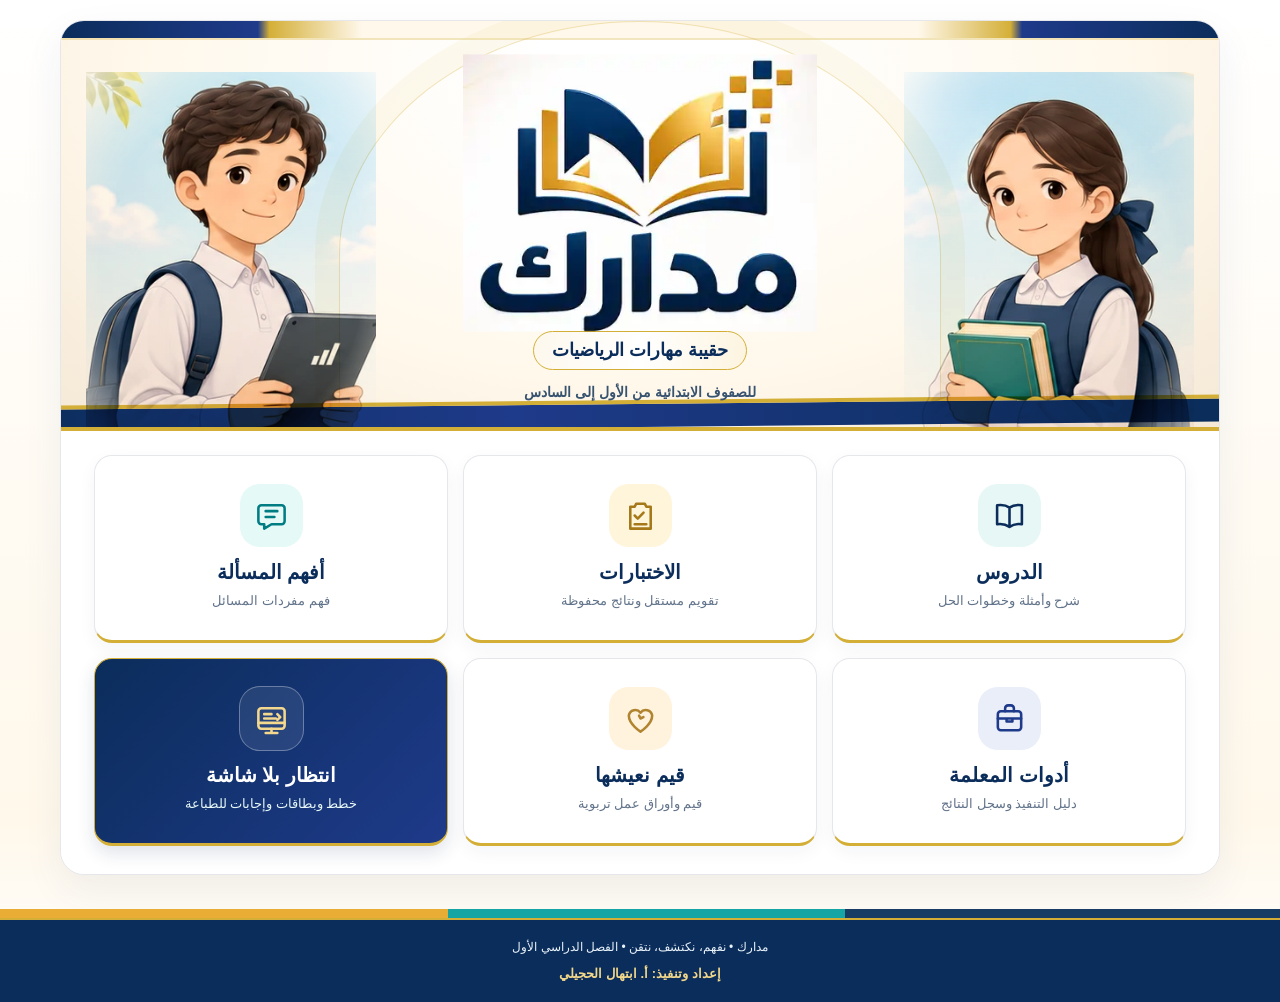
==== madarek/index.html @ c534f0c4 "Load exact chosen concept 2 logo in homepage and refreshed styling" ====
<!doctype html>
<html lang="ar" dir="rtl"><head><meta name="application-name" content="مدارك"><meta name="apple-mobile-web-app-title" content="مدارك"><meta name="apple-mobile-web-app-capable" content="yes"><meta name="mobile-web-app-capable" content="yes"><meta name="apple-mobile-web-app-status-bar-style" content="default"><link rel="manifest" href="./manifest.webmanifest"><link rel="icon" type="image/png" sizes="192x192" href="./icon-192.png"><link rel="icon" type="image/svg+xml" href="./icon.svg"><link rel="apple-touch-icon" href="./icon-192.png"><meta charset="utf-8"><meta name="viewport" content="width=device-width,initial-scale=1,viewport-fit=cover"><meta name="theme-color" content="#0B2D5B"><title>مدارك | بعقولنا نفكّر، وبفضولنا نكتشف</title>
<style>
:root{--navy:#123b56;--deep:#0b3049;--teal:#087e84;--gold:#bd8c2c;--ink:#243b49;--muted:#637d86;--line:#dde8eb;--paper:#fff;--bg:#f7fafb;--cream:#fff8e9;--mint:#eaf7f4;--good:#167650;--bad:#a43f40}
*{box-sizing:border-box}html{scroll-behavior:smooth}body{margin:0;background:var(--bg);font-family:'Noto Sans Arabic','Noto Kufi Arabic',Tahoma,Arial,sans-serif;color:var(--ink);line-height:1.85}button,input{font:inherit}button{cursor:pointer;touch-action:manipulation}button:focus-visible,input:focus-visible{outline:3px solid #65c7c0;outline-offset:2px}button:disabled{opacity:.65;cursor:default}h1,h2,h3{line-height:1.55;color:var(--deep)}h1{font-size:clamp(24px,4.3vw,36px)}h2{font-size:clamp(20px,3.2vw,25px)}h3{font-size:17px}p{margin:.2em 0 .8em}small,.muted{color:var(--muted)}.top{background:var(--deep);color:white}.topbar{max-width:1110px;margin:auto;padding:14px 18px;display:flex;align-items:center;justify-content:space-between;gap:12px}.logo{display:flex;align-items:center;gap:12px}.mark{width:47px;height:47px;border-radius:16px;display:grid;place-items:center;background:linear-gradient(130deg,#f1d791,#c59d3c);color:#163b54;font-size:30px;font-weight:900}.logo strong{display:block;font-size:24px;line-height:1.2}.logo span{font-size:11px;color:#c9e7e7}.container{max-width:1100px;margin:auto;padding:18px 18px 60px}.toplinks{display:flex;gap:8px}.toplinks button{background:#ffffff1b;border:1px solid #ffffff4a;border-radius:12px;color:white;min-height:42px;padding:7px 13px;font-size:13px;font-weight:800}.toplinks button.active{background:white;color:var(--navy)}.hero{border:1px solid var(--line);border-radius:24px;background:linear-gradient(116deg,#ffffff 42%,#e5f6f4 100%);padding:26px 28px;display:grid;grid-template-columns:1.4fr .6fr;align-items:center;gap:12px}.eyebrow{font-weight:900;color:var(--teal);font-size:12px}.hero h1{margin:2px 0 8px}.hero p{color:#53717c;font-size:14px;max-width:640px}.hero-art{max-width:260px;margin:auto;width:100%}.pillrow{display:flex;gap:7px;flex-wrap:wrap}.pill{border-radius:999px;padding:4px 11px;background:var(--mint);color:#16737a;font-size:12px;font-weight:800}.pill.gold{background:#fff1d3;color:#86611e}.panel{border:1px solid var(--line);border-radius:20px;background:#fff;padding:21px;margin-top:16px;box-shadow:0 5px 15px #123c5708}.panelhead{display:flex;align-items:center;justify-content:space-between;gap:12px;margin-bottom:14px}.panelhead h2{margin:0}.grades{display:grid;grid-template-columns:repeat(6,minmax(0,1fr));gap:9px}.grade{border-radius:15px;background:#fafdfe;border:1px solid #d6e5e8;min-height:83px;padding:9px 6px;color:var(--navy);font-size:15px;font-weight:900}.grade small{display:block;font-size:11px;margin-top:2px}.grade.selected{background:var(--navy);border-color:var(--navy);color:#fff}.grade.selected small{color:#d6ebec}.skillgrid{display:grid;grid-template-columns:repeat(3,minmax(0,1fr));gap:12px}.skill{border-radius:18px;border:1px solid #dfebeb;padding:17px;background:#fff;min-height:190px;display:flex;flex-direction:column;gap:8px}.skill h3{font-size:15px;margin:3px 0;flex:1}.skill p{font-size:12px;color:var(--muted)}.skill .action{align-self:stretch;margin-top:auto}.btn{border:none;border-radius:13px;padding:12px 17px;min-height:46px;background:var(--navy);color:#fff;font-size:14px;font-weight:900}.btn.outline{background:#fff;color:var(--navy);border:1px solid #bbd1d7}.btn.soft{background:#e9f6f4;color:#116e76}.btn.gold{background:var(--gold);color:#fff}.btn:disabled{opacity:.6}.back{border:0;background:none;color:var(--teal);font-size:14px;padding:9px 0;font-weight:900}.subtitle{color:#65808d;font-size:13px}.layout{display:grid;grid-template-columns:1fr 1fr;gap:15px}.mini{border-radius:17px;padding:19px;border:1px solid #d3e4e8;background:#f2faf9}.mini.cream{background:#fff9ed;border-color:#efdfb5}.mini h3{margin:0 0 9px}.mini p{font-size:15px}.liststeps{display:grid;grid-template-columns:repeat(3,minmax(0,1fr));gap:10px;margin-top:12px}.steptile{background:white;border-radius:14px;border:1px solid #dce9e9;padding:14px;text-align:center;font-weight:800;font-size:13px}.numcircle{display:inline-grid;place-items:center;width:30px;height:30px;background:#e6f3f0;border-radius:50%;color:var(--teal);font-size:16px;margin-left:5px}.tag{color:#0b7680;font-size:12px;font-weight:900}.quiz{max-width:800px;margin:12px auto;background:#fff;border:1px solid #d8e7e9;border-radius:22px;padding:25px}.progress{height:8px;border-radius:9px;background:#e7eff0;overflow:hidden;margin:17px 0 12px}.progress>div{height:100%;background:var(--teal);transition:width .3s}.qheader{display:flex;justify-content:space-between;gap:9px;align-items:center}.qtitle{font-size:20px;font-weight:900;color:var(--deep);margin:16px 0;line-height:1.9}.answers{display:grid;grid-template-columns:1fr;gap:10px;margin:18px 0}.answer{border:2px solid #d9e5e8;border-radius:14px;background:#fafdfe;color:var(--deep);padding:13px 15px;text-align:right;min-height:55px;font-weight:800;font-size:16px}.answer.correct{background:#e7f7ed;border-color:#56b18b}.answer.wrong{background:#fff2ee;border-color:#d18b80}.hintbox{border-right:4px solid var(--gold);background:#fff8e8;padding:12px 14px;border-radius:13px;margin:13px 0}.feedback{border-radius:13px;padding:13px 16px;margin:13px 0}.feedback.correct{background:#e7f7ed;border:1px solid #9bd5b4}.feedback.wrong{background:#fff2ef;border:1px solid #e5b3aa}.score{font-size:42px;color:var(--teal);font-weight:900;line-height:1.2}.featureart{width:100%;max-width:350px;margin:auto;display:block}.wordgrid{display:grid;grid-template-columns:repeat(3,minmax(0,1fr));gap:12px}.word{padding:15px;border:1px solid var(--line);border-radius:16px}.word h3{color:var(--teal);margin:0 0 5px}.example{padding:10px;border-radius:10px;background:#eff7f7;margin-top:9px;font-size:13px}.notice{border-right:4px solid var(--gold);border-radius:9px;background:var(--cream);padding:12px 14px;font-size:13px;color:#735b29}.recordlist{display:grid;gap:8px}.record{background:#f7fafb;border-radius:12px;border:1px solid var(--line);padding:10px 13px;font-size:13px}.footer{text-align:center;color:#66808b;font-size:12px;padding:27px}.hidden{display:none}#printarea{display:none}svg text{font-family:Tahoma,Arial,sans-serif}.note-small{font-size:12px;color:#66808b}.toolbar{display:flex;flex-wrap:wrap;gap:9px}.svgframe{padding:8px;border-radius:16px;background:#f4faf8;border:1px solid #d3e9e4}.qfoot{display:flex;gap:9px;align-items:center;justify-content:space-between;flex-wrap:wrap}.headingrow{display:flex;justify-content:space-between;gap:10px;align-items:center;flex-wrap:wrap}.sep{height:1px;background:var(--line);margin:15px 0}
@media(max-width:850px){.grades{grid-template-columns:repeat(3,1fr)}.skillgrid{grid-template-columns:repeat(2,1fr)}.wordgrid{grid-template-columns:repeat(2,1fr)}}
@media(max-width:575px){.topbar{align-items:flex-start;flex-direction:column;padding:10px 13px}.toplinks{width:100%}.toplinks button{flex:1;padding:8px 3px;font-size:12px}.container{padding:12px 12px 55px}.hero{grid-template-columns:1fr;padding:18px}.hero-art{max-width:225px;order:-1}.panel{padding:15px}.grade{min-height:70px}.skillgrid,.layout,.wordgrid{grid-template-columns:1fr}.skill{min-height:auto}.liststeps{grid-template-columns:1fr}.quiz{padding:16px}.qtitle{font-size:18px}.videoactions{display:flex;gap:8px}.videoactions .btn{flex:1}}
@media print{.top,.container,.footer{display:none!important}#printarea{display:block!important;margin:1cm;direction:rtl;color:black;font-family:Tahoma,Arial,sans-serif}#printarea h1{font-size:24px}#printarea h2{font-size:17px;margin-top:20px}#printarea .printq{padding:11px;border:1px solid #999;margin-top:12px;break-inside:avoid}#printarea .writebox{min-height:36px;border-bottom:1px dotted #aaa}}

.teaser{background:linear-gradient(120deg,#effaf5,#fff9eb);border:1px solid #d8e8d9;padding:18px;border-radius:18px;margin-bottom:14px}
.teaser strong{color:var(--navy);font-size:15px}.teaser p{font-size:18px;font-weight:800;color:var(--deep);margin:6px 0 0}






@media(max-width:575px){.teaser p{font-size:16px}}

/* زر رجوع واضح في أعلى الصفحة وأسفلها، مناسب لشاشة الجوال */
.return-nav{display:flex;justify-content:flex-start;margin:2px 0 16px;direction:rtl}
.return-nav--bottom{margin-top:22px;margin-bottom:3px;padding-top:18px;border-top:1px solid var(--line)}
.return-button{display:inline-flex;align-items:center;justify-content:center;gap:9px;min-height:48px;border:1px solid #bad5d8;border-radius:14px;background:#fff;color:var(--navy);font-weight:900;font-size:15px;padding:10px 18px;box-shadow:0 2px 8px #123c570d}
.return-button:active{background:#eaf7f4}
.return-button .return-symbol{display:inline-grid;place-items:center;width:25px;height:25px;border-radius:9px;background:#eaf7f4;color:#0a7880;font-size:22px;line-height:1}
@media(max-width:575px){.return-button{width:100%;min-height:52px}.return-nav{margin-bottom:12px}.return-nav--bottom{margin-top:18px}}

.math-visual{border:1px solid #b9dedb;background:#f0faf8;border-radius:18px;padding:16px;margin:14px 0;color:#173e53}
.math-visual>strong{display:block;margin-bottom:12px;font-size:1.08rem}
.math-visual-row{display:flex;flex-wrap:wrap;gap:12px;align-items:center;justify-content:space-between;padding:9px 0;border-top:1px solid #d2e9e7}
.math-visual-row span{font-weight:700;color:#087e84}
.math-visual-row b{font-weight:600;letter-spacing:.02em}
.math-visual-result{margin-top:10px;border-radius:12px;padding:12px;background:#fff0cb;font-size:1rem}
.math-visual-result strong{color:#174a65}
</style><style id="madarek-new-theme">
:root{--navy:#0e294d;--deep:#0a2345;--gold:#e8aa2b;--gold2:#ffc957;--turquoise:#11969c;--cream:#fff9ed;--ink:#19345c;--muted:#72839a;--line:#e3e9f0;--bg:#f5f8ff;--good:#19806b;--bad:#b64455}
*{box-sizing:border-box}html{scroll-behavior:smooth}body{margin:0;color:var(--ink);background:linear-gradient(145deg,#fbfdff,#edf3ff);font-family:Tahoma,'Noto Sans Arabic',Arial,sans-serif;line-height:1.85}button{font:inherit;cursor:pointer;touch-action:manipulation}button:focus-visible{outline:3px solid #f7c24f;outline-offset:3px}h1,h2,h3{color:var(--navy)}
.top{background:#fff;border-bottom:3px solid #e5ac37;box-shadow:0 6px 25px #11284616;position:sticky;top:0;z-index:20}.topbar{max-width:1280px;margin:auto;min-height:77px;padding:8px 24px;display:flex;align-items:center;justify-content:space-between;gap:15px}.logo{gap:9px;color:var(--navy);cursor:pointer}.mark{display:grid;place-items:center;width:56px;height:56px;background:#fff0ca;border:2px solid #edb546;border-radius:19px;color:var(--navy);font-size:28px;box-shadow:0 2px 0 #d19833}.logo strong{font-size:28px;font-weight:900;line-height:1.1}.logo span{font-size:11px;color:#68809b}.toplinks{gap:6px;align-items:center}.toplinks button{color:var(--navy);background:transparent;border:0;border-radius:18px;min-height:44px;padding:9px 13px;font-weight:900;white-space:nowrap;font-size:13px}.toplinks button:hover{background:#f5f8ff}.toplinks button.active{background:linear-gradient(135deg,#ffdc7d,#f6bc49);color:#122e50;box-shadow:0 4px 0 #b98530,0 5px 14px #e8aa2b55}.toplinks .miniicon{font-size:18px;margin-left:4px}
.container{max-width:1250px;padding:22px 22px 75px}.shell{max-width:1195px;margin:auto}.footer{background:var(--navy);color:#edf2ff;text-align:center;padding:22px 12px;font-size:13px;border-top:5px solid var(--gold)}
.hero{background:#fff;display:block;border-radius:30px;padding:0;border:3px solid white;overflow:hidden;box-shadow:0 16px 38px #15375b1b;margin-top:4px}.hero-visual{width:100%;aspect-ratio:905/400;object-fit:cover;display:block}.hero-actions{display:flex;align-items:center;justify-content:center;gap:11px;padding:15px 10px 21px;background:linear-gradient(110deg,#fff,#edf8fb)}.hero-actions .btn{min-width:170px}.hero-sub{font-size:13px;color:#647a97}
.bubble{color:#a86b11;background:#fff2d6;display:inline-flex;align-items:center;gap:7px;border:1px solid #f0d49f;border-radius:999px;font-size:12px;font-weight:900;padding:4px 13px}.sectionTitle{display:flex;align-items:center;justify-content:space-between;gap:12px;margin:20px 0 12px}.sectionTitle h2{margin:0;font-size:22px}.pageTitle{text-align:center;margin:9px 0 23px}.pageTitle h1{font-size:clamp(26px,4vw,38px);margin:2px 0}.pageTitle p{color:#73839c;margin:0}.goldLine{height:4px;width:100px;border-radius:20px;background:linear-gradient(90deg,#e6ab31,#ffe1a1);margin:9px auto}
.dash{display:grid;grid-template-columns:minmax(0,1fr) 310px;gap:19px;align-items:start;margin-top:21px}.maincol{min-width:0}.sidecol{min-width:0}.panel{border:1px solid #e2e9f4;box-shadow:0 8px 23px #1d38610d;border-radius:24px;background:#fff;padding:21px;margin-top:15px}.panel:first-child{margin-top:0}.panel h2{font-size:22px}.sidebox{background:#fff;border:1px solid #e2e9f2;border-radius:24px;padding:20px;box-shadow:0 10px 24px #193b6811;margin-bottom:16px}.sidebox h3{font-size:19px;margin:0 0 14px}.gradeTiles{display:grid;grid-template-columns:repeat(2,1fr);gap:11px}.gradeTile{border:2px solid #ffffff80;border-radius:16px;color:#fff;min-height:84px;box-shadow:inset 0 -3px 0 #0002,0 4px 10px #122a4430;display:flex;align-items:center;justify-content:center;flex-direction:column;font-weight:900;font-size:15px;transition:transform .15s ease}.gradeTile strong{font-size:19px}.gradeTile:hover{transform:translateY(-3px)}.gradeTile:active{transform:scale(.97)}.gradeTile.selected{outline:3px solid #142b4f;outline-offset:2px}.gradeTile small{font-size:11px;color:#fff;margin:0}
.featureGrid{display:grid;grid-template-columns:repeat(4,minmax(0,1fr));gap:13px}.featureTile{border:1px solid #e6eaf3;background:linear-gradient(#fff,#f8fbff);border-radius:22px;min-height:132px;padding:15px 7px;box-shadow:0 4px 0 #e5ebf5;display:flex;flex-direction:column;align-items:center;justify-content:center;gap:7px;font-size:15px;font-weight:900;color:var(--navy);transition:transform .15s}.featureTile:hover{transform:translateY(-3px)}.featureTile .fi{font-size:34px;background:#f6f7ff;border-radius:18px;min-width:70px;padding:7px}.featureTile small{font-size:11px;font-weight:600;color:#8090a5}
.notice{background:#fffbf0;border:1px solid #eedca9;border-radius:16px;padding:12px 17px;color:#775b24;margin:14px 0;font-size:14px}.infochip{font-size:12px;color:#9a661c;background:#fff3d8;border-radius:25px;padding:3px 10px;font-weight:900}.skillgrid{display:grid;grid-template-columns:repeat(2,minmax(0,1fr));gap:14px}.skill{border:1px solid #e2e7f0;background:linear-gradient(145deg,#fff,#fbfcff);border-radius:22px;padding:19px;min-height:230px;box-shadow:0 4px 0 #eaf0f6;position:relative;overflow:hidden;gap:7px}.skill:before{content:'✦';position:absolute;top:7px;left:17px;font-size:32px;color:#f1c967;opacity:.32}.skill h3{font-size:17px;margin:1px 0;line-height:1.8}.skill p{font-size:13px}.skill .action{width:100%}.skill .eyebrow{background:#edf7fb;border-radius:15px;padding:2px 10px;width:max-content}.skill .pillrow{margin:5px 0}
.btn{font-size:14px;min-height:49px;padding:10px 22px;border-radius:17px;box-shadow:0 3px 0 #081d35;background:linear-gradient(145deg,#193d6a,#10294c);color:#fff;font-weight:900;border:0;transition:transform .15s,filter .15s}.btn:hover{filter:brightness(1.12)}.btn:active{transform:translateY(2px);box-shadow:none}.btn.gold{background:linear-gradient(120deg,#ffdb78,#f4b735);color:#213455;box-shadow:0 3px 0 #bc8b32}.btn.outline{color:var(--navy);background:#fff;border:1px solid #c7d4e4;box-shadow:0 2px 0 #e2e8f2}.btn.soft{color:#14717c;background:#e7f9f9;box-shadow:0 2px 0 #bedfdf}
.pill{color:#157e8b;background:#e8f7f9;border-radius:22px;font-size:12px;font-weight:800}.pill.gold{background:#fff1d2;color:#91621a}.eyebrow{color:#008c9b;font-size:12px;font-weight:900}
.lessonhead{display:grid;grid-template-columns:1fr auto;gap:18px;align-items:center;border:1px solid #dbe5f0;background:linear-gradient(130deg,#fff,#edf9fc);border-radius:27px;padding:24px 27px;margin-top:10px;box-shadow:0 8px 25px #122e5111}.lessonhead h1{font-size:clamp(23px,3.1vw,34px);margin:8px 0}.lessonhead p{color:#7084a0;max-width:730px}.lessonbadge{font-size:62px;width:112px;height:112px;display:grid;place-items:center;border-radius:28px;background:#fff7e6;border:2px solid #efd298;box-shadow:0 7px 0 #f7e8ca}.lesson-card{padding:27px}.lesson-card h2{margin:0 0 13px}.lessonGoal{background:linear-gradient(135deg,#e6f9fb,#f7fbff);border:1px solid #c6eaf2;border-radius:19px;padding:16px;margin-bottom:16px}.lessonGoal strong{color:#0e436a}
.layout{display:grid;grid-template-columns:1fr 1fr;gap:15px}.mini{border-radius:20px;padding:21px;background:#f1fbfd;border-color:#cfeced}.mini.cream{background:#fffbef;border-color:#f2deb0}.mini h3{font-size:17px}.mini p{font-size:15px}.math-visual{border-radius:21px;background:#f7faff;border:1px solid #dce6f2;padding:20px}.math-visual-result{color:#174969}.liststeps{display:grid;grid-template-columns:repeat(3,minmax(0,1fr));gap:11px}.steptile{background:#fff;border:1px solid #e6eaf2;border-radius:17px;padding:15px;box-shadow:0 3px 0 #edf1f7}.numcircle{background:#fae9bd;color:#805317}.teaser{background:linear-gradient(120deg,#fff4d4,#fffcf3);border:1px solid #ebd496;border-radius:22px;padding:20px}.teaser strong{color:#86541a;display:block;margin-bottom:12px}.teaser p{font-size:clamp(17px,2.5vw,22px);line-height:2;overflow-wrap:anywhere;margin:0;white-space:normal}
.quiz{max-width:850px;background:white;border:1px solid #e2e7f3;box-shadow:0 15px 33px #1c375c18;border-radius:28px;padding:30px;margin:13px auto}.quiz .qheader{background:#f9fbff;border:1px solid #e8edf6;border-radius:17px;padding:10px 15px}.quiz .progress{height:12px;background:#e8f0f7}.quiz .progress>div{background:linear-gradient(90deg,#f4b83f,#1496a2)}.quiz .qtitle{color:#15375d;font-size:clamp(19px,3vw,25px);margin:24px 0}.quiz .answers{display:grid;grid-template-columns:repeat(2,minmax(0,1fr));gap:14px}.quiz .answer{min-height:80px;text-align:center;background:#fff;border:2px solid #dce6f2;border-radius:17px;color:#1b365b;font-size:18px;box-shadow:0 4px 0 #ecf0f6}.quiz .answer:hover:not(:disabled){border-color:#e9bc5b;background:#fff9ec}.quiz .answer.correct{background:#e2f8ec;border-color:#49b58a}.quiz .answer.wrong{background:#fff0f1;border-color:#d9818d}.hintbox{background:#fff9e8;border:1px solid #f0dba9;border-right:5px solid #f4b341;border-radius:13px}.feedback{border-radius:18px;padding:17px;margin:17px 0}.feedback.correct{background:#e6f9f0;border:1px solid #8ccfb4}.feedback.wrong{background:#fff2f2;border:1px solid #e8a5ae}.qfoot{display:flex;gap:10px;align-items:center;justify-content:space-between}
.score{color:var(--navy);font-weight:900;font-size:55px;margin:15px 0;border-radius:25px;padding:8px;background:#fff2cd;display:inline-block;min-width:180px;box-shadow:0 5px 0 #e9cd8a}.resultStar{font-size:85px;line-height:1.5;filter:drop-shadow(0 6px 4px #c7911f4a)}.resultWrap{text-align:center;max-width:750px;margin:12px auto;padding:35px}.resultWrap h1{font-size:32px}.wordgrid{display:grid;grid-template-columns:repeat(3,minmax(0,1fr));gap:13px}.word{border:1px solid #dce8f3;border-radius:20px;padding:17px;background:#fff;box-shadow:0 4px 0 #e9f0f6}.word h3{font-size:18px;margin:0 0 4px}.word p{font-size:14px}.word .example{font-size:13px;background:#fff9eb;border-radius:10px;padding:10px}.grade{border-radius:14px;border:1px solid #d5dfec;background:#fff;font-size:14px;min-height:67px}.grade.selected{background:var(--navy);color:#fff}.grades{display:grid;grid-template-columns:repeat(6,minmax(0,1fr));gap:9px}
.return-nav{margin:15px 0;display:flex;justify-content:flex-start}.return-button{background:#fff;border:1px solid #cad6e7;border-radius:16px;color:var(--navy);box-shadow:0 2px 0 #e3eaf3;min-height:45px;padding:8px 20px;font-size:14px;font-weight:900}.return-button:hover{background:#fff7e7}.return-symbol{font-size:18px;margin-left:8px;color:#b58124}
.recordlist .record{border:1px solid #dce6f0;border-radius:17px;padding:13px 15px;margin-bottom:9px;background:#fbfcff}.topmobile{display:none}.spaced{margin-top:20px}.tagline{color:#6e8097;font-size:13px}.iconbadge{display:grid;place-items:center;background:#fff3d8;border-radius:19px;width:56px;height:56px;font-size:26px}.footwaves{height:9px;background:linear-gradient(90deg,#e9ac35 0 35%,#15a5a5 35% 66%,#173d65 66%)}
@media(max-width:1020px){.dash{grid-template-columns:1fr}.sidecol{order:-1}.gradeTiles{grid-template-columns:repeat(6,1fr)}.gradeTile{min-height:76px}.featureGrid{grid-template-columns:repeat(4,minmax(0,1fr))}.topbar{padding:8px 12px}.toplinks button{padding:7px 9px;font-size:12px}}
@media(max-width:700px){.container{padding:12px 11px 45px}.topbar{flex-wrap:wrap;min-height:unset;gap:4px;padding:6px 10px}.logo strong{font-size:22px}.mark{width:38px;height:38px;font-size:21px;border-radius:12px}.logo span{font-size:9px}.toplinks{width:100%;overflow:auto;justify-content:flex-start;padding-bottom:4px}.toplinks button{font-size:12px;min-height:36px;padding:4px 11px}.toplinks .miniicon{display:none}.hero{border-radius:18px}.hero-visual{aspect-ratio:905/400}.hero-actions{display:flex;justify-content:center;flex-wrap:wrap;padding:12px}.hero-actions .btn{width:100%;min-height:46px}.hero-sub{font-size:12px;text-align:center}.sidebox{padding:14px;border-radius:19px}.gradeTiles{grid-template-columns:repeat(3,1fr)}.gradeTile{min-height:75px;font-size:12px}.gradeTile strong{font-size:15px}.sectionTitle h2{font-size:19px}.featureGrid{grid-template-columns:repeat(2,1fr);gap:10px}.featureTile{min-height:120px;border-radius:17px;font-size:13px}.featureTile .fi{font-size:28px;min-width:58px}.skillgrid,.layout,.wordgrid{grid-template-columns:1fr}.liststeps{grid-template-columns:1fr}.skill{min-height:190px}.panel{padding:16px;border-radius:18px}.lessonhead{grid-template-columns:1fr;gap:7px;padding:17px;border-radius:20px}.lessonbadge{display:none}.quiz{padding:17px;border-radius:20px}.quiz .answers{grid-template-columns:1fr}.quiz .answer{min-height:64px}.grades{grid-template-columns:repeat(3,1fr)}.resultWrap{padding:20px}.resultWrap h1{font-size:24px}}
@media print{header,.top,.footer,.return-nav,.btn,.hero-actions,.toplinks{display:none!important}body{background:white!important}.panel{box-shadow:none}#root{display:none!important}#printarea{display:block!important}}
</style><style id="madarek-activity-styles">.md-pad-box{background:#fbfefd;border:1px solid #d5e5e7;border-radius:18px;padding:15px;margin:12px 0}.md-pad-box p{font-weight:800}.md-display{display:grid;place-items:center;min-height:65px;border:2px dashed #a7cbd0;border-radius:14px;font-size:25px;font-weight:900;background:white;color:#0b3049}.md-keygrid{display:grid;grid-template-columns:repeat(3,minmax(0,1fr));gap:8px;max-width:360px;margin:14px auto}.md-key{min-height:52px;border:1px solid #c6d7dd;border-radius:12px;background:#fff8e9;color:#0b3049;font-weight:900;font-size:22px}.md-pad-box>.btn{width:100%}.md-pad-box .toolbar{display:flex;flex-wrap:wrap;gap:8px}.md-pad-box .toolbar .btn{flex:1}.md-selected{background:#f2dfb0!important}.md-details{margin-top:12px;border:1px solid #dbe6ed;border-radius:13px;padding:12px 14px;background:#f7fafb;font-size:14px}.md-details summary{cursor:pointer;font-weight:900;color:#0b3049}.md-details p{margin:9px 0 2px}@media(max-width:575px){.md-key{min-height:50px}}</style><link rel="stylesheet" href="./screenfree.css?v=2"><link rel="stylesheet" href="./brand.css?v=2"><link rel="stylesheet" href="./approved.css?v=1"><link rel="stylesheet" href="https://fonts.cdnfonts.com/css/dubai"><link rel="stylesheet" href="./sections.css?v=9"><link rel="stylesheet" href="./values.css?v=2"><link rel="stylesheet" href="./classroom.css?v=3"><link rel="stylesheet" href="./math-rtl.css?v=1"><link rel="stylesheet" href="./visual-refresh.css?v=5"></head><body>
<header class="top"><div class="topbar"><div class="logo" onclick="goHome()" role="button" tabindex="0" onkeydown="if(event.key==='Enter')goHome()"><div class="mark"><img src="./icon-v6.svg" width="41" height="41" alt="شعار مدارك الجديد"></div><div><strong>مدارك</strong><span>بعقولنا نفكّر، وبفضولنا نكتشف</span></div></div><div class="toplinks"><button id="bhome" onclick="goHome()">الرئيسية</button><button id="bskills" onclick="goGradeSkills()">الدروس</button><button id="btests" onclick="goTests()">الاختبارات</button><button id="bwords" onclick="goWords()">أفهم المسألة</button><button id="bguide" onclick="goTeacherTools()">أدوات المعلمة</button><button id="bscreenfree" onclick="sfHome()">انتظار بلا شاشة</button></div></div></header>
<main class="container" id="root"></main><div id="printarea"></div><div class="footwaves"></div><footer class="footer">مدارك • نفهم، نكتشف، نتقن • الفصل الدراسي الأول <span class="sf-global-credit">إعداد وتنفيذ: أ. ابتهال الحجيلي</span></footer>
<script>
const SKILLS=[{"g":1,"t":1,"title":"تحديد أنماط الأشياء وتوسيعها وإنشاؤها","idea":"النمط ترتيب يتكرر وفق قاعدة يمكن اكتشافها.","example":"أحمر، أزرق، أحمر، أزرق؛ اللون التالي أحمر.","q":"ما اللون التالي؟ أحمر، أصفر، أحمر، أصفر، …","opts":["أصفر","أحمر","أزرق"],"right":1,"hint":"ابحث عن الوحدة التي تتكرر.","why":"تتكرر الألوان بالترتيب أحمر ثم أصفر.","word":"","extra":[],"questions":[{"q":"ما اللون التالي؟ أحمر، أصفر، أحمر، أصفر، …","opts":["أصفر","أحمر","أزرق"],"right":1,"hint":"اقرأ اللونين في بداية النمط وابحث عن تكرارهما. بعد الأصفر، أي لون بدأ به النمط؟","why":"تتكرر الألوان بالترتيب أحمر ثم أصفر.","type":"أقرأ وأفهم"},{"q":"أكمل النمط: ▲ ● ● ▲ ● ● ▲ …","opts":["▲","●","■"],"right":1,"hint":"الوحدة المتكررة مثلث، دائرتان. ماذا يلي المثلث؟","why":"تتكرر الوحدة ▲ ● ●؛ لذا يأتي ●.","type":"أطبق"},{"q":"أي عبارة تصف النمط: أحمر، أزرق، أحمر، أزرق؟","opts":["يتغير اللون كل مرة دون قاعدة","يتكرر لونان بالتناوب","يتكرر اللون الأحمر مرتين"],"right":1,"hint":"افحص ترتيب لونين متجاورين، ثم قارنهما باللونين التاليين.","why":"يتكرر الأحمر ثم الأزرق؛ هذه قاعدة النمط.","type":"أفسر"},{"q":"قالت سارة: «▲ ● ● ▲ ● ▲» نمط وحدته «▲ ● ●». أين الخطأ؟","opts":["الشكل الأخير ينبغي أن يكون ●","الشكل الأول ينبغي أن يكون ●","النمط صحيح"],"right":0,"hint":"قارن الأشكال الثلاثة الأولى بالأشكال الثلاثة التالية.","why":"الوحدة المتكررة ▲ ● ●؛ لذلك الشكل الأخير ينبغي أن يكون ●.","type":"أكتشف الخطأ"},{"q":"بدأت ريم النمط: ■ ■ ★ ■ ■ ★. ماذا تضع بعد النجمة؟","opts":["★","■","●"],"right":1,"hint":"أعد قراءة وحدة النمط كاملة: مربع، مربع، نجمة.","why":"بعد النجمة تبدأ الوحدة من جديد بمربع.","type":"أحل موقفًا"},{"q":"أي نمط له الوحدة المتكررة: دائرة، مثلث، مثلث؟","opts":["● ▲ ▲ ● ▲ ▲","● ▲ ● ▲ ● ▲","▲ ● ● ▲ ● ●"],"right":0,"hint":"احفظ أول ثلاثة أشكال، ثم ابحث عن تكرار مطابق.","why":"الاختيار الأول يكرر الوحدة ● ▲ ▲ دون تغيير.","type":"أتحدى تفكيري"}],"intro":"النمط ترتيب يتكرر وفق قاعدة يمكن اكتشافها.","model":"أحمر، أزرق، أحمر، أزرق؛ اللون التالي أحمر.","steps":["ألاحظ ترتيب الأشكال أو الألوان","أحدد الجزء الذي يتكرر","أُكمل النمط وفق القاعدة"],"index":0},{"g":1,"t":1,"title":"عد الأعداد ضمن ٢٠ وقراءتها وكتابتها وتمثيلها","idea":"لكل عنصر عدد واحد عند العد، والعدد الأخير يدل على الكمية.","example":"● ● ● ● ● ● ● ← ست نقاط؛ نكتب ٦.","q":"ما العدد الذي يأتي بعد ١٤؟","opts":["١٣","١٥","١٦"],"right":1,"hint":"عد بعد ١٤ خطوة واحدة.","why":"بعد ١٤ يأتي ١٥.","word":"","extra":[{"q":"كم عدد النقاط؟ ● ● ● ● ● ● ● ●","opts":["٨","٧","٩"],"right":0,"hint":"ضع إصبعك على كل نقطة وعد مرة واحدة.","why":"عدد النقاط ثمان."},{"q":"أي عدد يمثّل عشر وحدات ووحدتين؟","opts":["١٢","٢١","١٠"],"right":0,"hint":"عشر وحدات مع وحدتين إضافيتين.","why":"١٠ + ٢ = ١٢."},{"q":"قال سامر إن العدد التالي بعد ١٩ هو ١١. هل قوله صحيح؟","opts":["لا، التالي ٢٠","نعم، التالي ١١","لا، التالي ١٨"],"right":0,"hint":"بعد ١٩ نكمل العد واحدًا.","why":"بعد ١٩ يأتي ٢٠."}],"questions":[{"q":"ما العدد الذي يأتي بعد ١٤؟","opts":["١٣","١٥","١٦"],"right":1,"hint":"ابدأ من ١٤، ثم تقدم خطوة واحدة في العد.","why":"بعد ١٤ يأتي ١٥.","type":"أقرأ وأفهم"},{"q":"ما العدد الذي يعبّر عن سبع عشرة قطعة؟","opts":["٧","١٧","٧١"],"right":1,"hint":"كلمة «سبع عشرة» تعني عشرة وسبعة آحاد.","why":"نكتب سبع عشرة بالرمز ١٧.","type":"أطبق"},{"q":"على الطاولة ١٣ مكعبًا، أضفنا مكعبًا واحدًا. كم أصبح؟","opts":["١٢","١٤","١٥"],"right":1,"hint":"عد عددًا واحدًا بعد ١٣.","why":"العدد التالي هو ١٤.","type":"أفسر"},{"q":"عددت نورة: ٨، ٩، ١١، ١٢. ما العدد الذي نسيته؟","opts":["١٠","٧","١٣"],"right":0,"hint":"رتب الأعداد واحدًا واحدًا من ٨.","why":"العدد بين ٩ و١١ هو ١٠.","type":"أكتشف الخطأ"},{"q":"أي تمثيل يساوي ١٦؟","opts":["عشرة واحدة و٦ آحاد","عشرتان و٦ آحاد","عشرة واحدة و٤ آحاد"],"right":0,"hint":"عدد من ١٠ إلى ١٩ يتكون من عشرة واحدة وبعض الآحاد.","why":"١٠ + ٦ = ١٦.","type":"أحل موقفًا"},{"q":"قال أحمد: «العدد ١٩ أصغر من ١٨؛ لأن ٩ أصغر من ٨». ما الحكم الصحيح؟","opts":["كلامه صحيح","١٩ أكبر من ١٨","العددان متساويان"],"right":1,"hint":"قارِن العددين بترتيبهما على خط الأعداد.","why":"يأتي ١٩ بعد ١٨، لذلك ١٩ أكبر منه.","type":"أتحدى تفكيري"}],"intro":"لكل عنصر عدد واحد عند العد، والعدد الأخير يدل على الكمية.","model":"● ● ● ● ● ● ● ← ست نقاط؛ نكتب ٦.","steps":["أعدّ كل عنصر مرة واحدة","أحدد العدد الأخير","أكتب العدد وأمثله"],"index":1},{"g":1,"t":1,"title":"مقارنة الأعداد ضمن ٢٠ وترتيبها باستعمال خط الأعداد","idea":"العدد الواقع إلى اليمين على خط الأعداد أكبر.","example":"١٢ أكبر من ٩؛ لأن ١٢ يأتي بعد ٩ في العد.","q":"أي الأعداد أكبر؟","opts":["١٧","١٣","١٥"],"right":0,"hint":"انظر إلى العدد الذي يأتي أخيرًا في العد.","why":"العدد ١٧ أكبر من ١٣ و١٥.","word":"","extra":[],"questions":[{"q":"أي الأعداد أكبر؟","opts":["١٧","١٣","١٥"],"right":0,"hint":"انظر إلى العدد الذي يأتي أخيرًا في العد.","why":"العدد ١٧ أكبر من ١٣ و١٥.","type":"أقرأ وأفهم"},{"q":"أكمل الترتيب من الأصغر إلى الأكبر: ٧، ١٠، …، ١٦","opts":["١٣","٥","١٩"],"right":0,"hint":"العدد المفقود أكبر من ١٠ وأصغر من ١٦.","why":"١٣ يقع بين ١٠ و١٦.","type":"أطبق"},{"q":"على خط الأعداد، أي العددين يقع إلى اليمين؟","opts":["٩ إلى يمين ١٤","١٤ إلى يمين ٩","يقعان في الموضع نفسه"],"right":1,"hint":"الأعداد تزداد كلما اتجهنا يمينًا.","why":"١٤ أكبر من ٩، فيقع إلى يمينه.","type":"أفسر"},{"q":"قالت ريم: «١٢ أكبر من ١٥ لأن ٢ أكبر من ٥». هل تفسيرها صحيح؟","opts":["صحيح","غير صحيح؛ ١٥ أكبر","العددان متساويان"],"right":1,"hint":"بعد تساوي العشرات، قارني الآحاد ٢ و٥.","why":"١٥ أكبر من ١٢ لأن ٥ آحاد أكثر من ٢.","type":"أكتشف الخطأ"},{"q":"أي ترتيب صحيح من الأكبر إلى الأصغر؟","opts":["١١، ١٤، ١٨","١٨، ١٤، ١١","١٤، ١٨، ١١"],"right":1,"hint":"نبدأ بالعدد الأكبر، ثم الذي يليه.","why":"الترتيب التنازلي: ١٨ ثم ١٤ ثم ١١.","type":"أحل موقفًا"},{"q":"تجلس سلمى في الموضع ١٦، وهدى في الموضع ١٩ على خط الأعداد. من تتقدم إلى اليمين؟","opts":["سلمى","هدى","الموضعان متساويان"],"right":1,"hint":"قارن ١٩ و١٦.","why":"هدى في الموضع ١٩ وهو إلى يمين ١٦.","type":"أتحدى تفكيري"}],"intro":"العدد الواقع إلى اليمين على خط الأعداد أكبر.","model":"١٢ أكبر من ٩؛ لأن ١٢ يأتي بعد ٩ في العد.","steps":["أقرأ العددين","أستعين بخط الأعداد عند الحاجة","أقارن وأرتب"],"index":2},{"g":1,"t":1,"title":"كتابة جمل الجمع وحقائق الجمع ضمن ١٢","idea":"الجمع يضم مجموعتين للحصول على المجموع الكلي.","example":"٤ مكعبات مع ٣ مكعبات تعطي ٧ مكعبات.","q":"ما ناتج ٥ + ٤؟","opts":["٩","٨","١٠"],"right":0,"hint":"ابدأ من ٥ ثم عد أربع خطوات إلى الأمام.","why":"٥ + ٤ = ٩.","word":"","extra":[],"questions":[{"q":"ما ناتج ٥ + ٤؟","opts":["٩","٨","١٠"],"right":0,"hint":"ابدأ من ٥ ثم عد أربع خطوات إلى الأمام.","why":"٥ + ٤ = ٩.","type":"أقرأ وأفهم"},{"q":"لدى فاطمة ٣ زهرات، ولدى أختها ٤ زهرات. كم زهرة معهما؟","opts":["٧","٦","٨"],"right":0,"hint":"ابدئي من ٤ ثم عدي ثلاث خطوات إضافية.","why":"٣ + ٤ = ٧.","type":"أطبق"},{"q":"أي جملة جمع تمثل ٢ تفاحتين و٥ تفاحات؟","opts":["٢ + ٥ = ٧","٥ − ٢ = ٣","٢ + ٥ = ٦"],"right":0,"hint":"نضم المجموعتين ولا نزيل شيئًا.","why":"نضم ٢ إلى ٥ فيصبح المجموع ٧.","type":"أفسر"},{"q":"قالت طالبة: «٦ + ٢ = ٨ لكن ٢ + ٦ = ٧». ما التصحيح؟","opts":["٢ + ٦ = ٨","٢ + ٦ = ٩","٦ + ٢ = ٧"],"right":0,"hint":"في الجمع يمكن تبديل ترتيب العددين دون تغيير المجموع.","why":"٦ + ٢ = ٢ + ٦ = ٨.","type":"أكتشف الخطأ"},{"q":"قالت طالبة: «٤ + ٤ = ٩». ما التصحيح؟","opts":["٤ + ٤ = ٦","٤ + ٤ = ٨","٤ + ٤ = ١٠"],"right":1,"hint":"مثّلي ٤ مكعبات مع ٤ مكعبات ثم عديها.","why":"٤ + ٤ = ٨، لأن ضعف ٤ هو ٨.","type":"أحل موقفًا"},{"q":"مع ليلى ٧ أقلام، وتريد أن يصبح معها ١٠. كم قلمًا تحتاج؟","opts":["٢","٣","٤"],"right":1,"hint":"اعدي من ٧ حتى ١٠.","why":"٧ + ٣ = ١٠.","type":"أتحدى تفكيري"}],"intro":"الجمع يضم مجموعتين للحصول على المجموع الكلي.","model":"٤ مكعبات مع ٣ مكعبات تعطي ٧ مكعبات.","steps":["أحدد المجموعتين","أضمهما بالرسم أو المكعبات","أكتب جملة الجمع"],"index":3},{"g":1,"t":1,"title":"حل مسائل الجمع باتباع الخطوات الأربع","idea":"أفهم المطلوب، أخطط، أحل، ثم أتحقق.","example":"مع سلمى ٣ كرات، وأضيفت كرتان؛ صار المجموع ٥.","q":"مع هند ٤ ملصقات، وأهدتها أختها ٣ ملصقات. كم ملصقًا معها؟","opts":["٧","٦","١"],"right":0,"hint":"زاد العدد، فمثل ٤ ثم أضف ٣.","why":"٤ + ٣ = ٧.","word":"","extra":[],"questions":[{"q":"مع هند ٤ ملصقات، وأهدتها أختها ٣ ملصقات. كم ملصقًا معها؟","opts":["٧","٦","١"],"right":0,"hint":"زاد العدد، فمثل ٤ ثم أضف ٣.","why":"٤ + ٣ = ٧.","type":"أقرأ وأفهم"},{"q":"لدى منى ٦ ملصقات، وحصلت على ٢. ما السؤال المناسب للمسألة؟","opts":["كم ملصقًا أصبح لديها؟","كم ملصقًا فقدت؟","كم عمر منى؟"],"right":0,"hint":"المطلوب مرتبط بما أصبح معها بعد الإضافة.","why":"السؤال المناسب: كم أصبح لديها؟","type":"أطبق"},{"q":"أي طريقة تمثّل المسألة: ٣ كرات ثم ٤ كرات أخرى؟","opts":["٣ + ٤","٤ − ٣","٣ − ٤"],"right":0,"hint":"عند ضم مجموعتين نستخدم الجمع.","why":"نمثل المسألة بـ ٣ + ٤.","type":"أفسر"},{"q":"مع مها ٨ ألوان، وأضافت لونين. أي ناتج معقول؟","opts":["٦","١٠","٤"],"right":1,"hint":"الناتج بعد الإضافة يجب أن يكون أكبر من ٨.","why":"٨ + ٢ = ١٠.","type":"أكتشف الخطأ"},{"q":"قال طالب إن ٥ ألعاب مع لعبتين تساوي ٨ ألعاب. كيف تتحقق؟","opts":["أعد الألعاب واحدة واحدة","أخمّن فقط","أكرر الناتج دون عد"],"right":0,"hint":"استخدم العد أو المكعبات للتحقق من الناتج.","why":"٥ + ٢ = ٧؛ فالنتيجة ٨ غير صحيحة.","type":"أحل موقفًا"},{"q":"في الحديقة ٤ عصافير، جاء ٥ أخرى. ما الخطوة الأخيرة بعد الحل؟","opts":["أتحقق من الناتج","أختار أعدادًا أخرى","أتجاهل السؤال"],"right":0,"hint":"الخطوات: أفهم، أخطط، أحل، أتحقق.","why":"أتحقق بالعد: ٤ + ٥ = ٩ عصافير.","type":"أتحدى تفكيري"}],"intro":"أفهم المطلوب، أخطط، أحل، ثم أتحقق.","model":"مع سلمى ٣ كرات، وأضيفت كرتان؛ صار المجموع ٥.","steps":["أحدد ما أُعطي وما أُضيف","أمثل المجموعتين","أجمع وأتحقق"],"index":4},{"g":2,"t":1,"title":"تحديد القيمة المنزلية للأعداد حتى ١٠٠","idea":"رقم العشرات يمثل مجموعات من عشرة، ورقم الآحاد يمثل وحدات.","example":"العدد ٧٤ فيه ٧ عشرات و٤ آحاد.","q":"ما قيمة الرقم ٦ في العدد ٦٢؟","opts":["٦","٦٠","٢٠"],"right":1,"hint":"يقع ٦ في منزلة العشرات.","why":"ست عشرات تساوي ٦٠.","word":"","extra":[{"q":"كم عشرة في العدد ٨٤؟","opts":["٨ عشرات","٤ عشرات","٨٤ عشرة"],"right":0,"hint":"انظر إلى منزلة العشرات.","why":"الرقم ٨ في العشرات."},{"q":"أي عدد يتكوّن من ٥ عشرات و٣ آحاد؟","opts":["٥٣","٣٥","٥٠٣"],"right":0,"hint":"خمس عشرات هي ٥٠، وثلاثة آحاد هي ٣.","why":"٥٠ + ٣ = ٥٣."},{"q":"هل قيمة الرقم ٢ في العدد ٢٧ هي ٢؟","opts":["لا، قيمته ٢٠","نعم، قيمته ٢","قيمته ٧"],"right":0,"hint":"الرقم ٢ يقع في منزلة العشرات.","why":"قيمة الرقم ٢ هي ٢٠."}],"questions":[{"q":"ما قيمة الرقم ٦ في العدد ٦٢؟","opts":["٦","٦٠","٢٠"],"right":1,"hint":"يقع ٦ في منزلة العشرات.","why":"ست عشرات تساوي ٦٠.","type":"أقرأ وأفهم"},{"q":"في العدد ٨٣، كم عشرة؟","opts":["٨","٣","٨٣"],"right":0,"hint":"الرقم الأيسر يمثل عشرات.","why":"في العدد ٨٣ ثماني عشرات وثلاثة آحاد.","type":"أطبق"},{"q":"أي عدد يتكون من ٥ عشرات و٧ آحاد؟","opts":["٧٥","٥٧","٥٠٧"],"right":1,"hint":"خمس عشرات = ٥٠، وسبعة آحاد = ٧.","why":"٥٠ + ٧ = ٥٧.","type":"أفسر"},{"q":"قال طالب: «في العدد ٤٠ توجد ٤ آحاد». ما التصحيح؟","opts":["توجد ٤ عشرات و٠ آحاد","توجد ٠ عشرات و٤ آحاد","توجد ٤ عشرات و٤ آحاد"],"right":0,"hint":"ما قيمة الرقم ٤ في ٤٠؟ انظر إلى منزلة العشرات.","why":"٤٠ تمثل ٤ عشرات و٠ آحاد.","type":"أكتشف الخطأ"},{"q":"قالت طالبة: «قيمة الرقم ٢ في ٢٩ هي ٢». ما التصحيح؟","opts":["قيمته ٢٠","قيمته ٩","قيمته ٢٩"],"right":0,"hint":"انظر إلى منزلة الرقم ٢.","why":"الرقم ٢ في منزلة العشرات وقيمته ٢٠.","type":"أحل موقفًا"},{"q":"اشترت ريم ٦٠ حبة خرز، ثم ٣ حبات. أي عدد يمثل الكمية؟","opts":["٣٦","٦٣","٦٠٣"],"right":1,"hint":"اكتب الست عشرات وثلاثة آحاد.","why":"٦٠ + ٣ = ٦٣.","type":"أتحدى تفكيري"}],"intro":"رقم العشرات يمثل مجموعات من عشرة، ورقم الآحاد يمثل وحدات.","model":"العدد ٧٤ فيه ٧ عشرات و٤ آحاد.","steps":["أحدد منزلة كل رقم","أمثل العشرات والآحاد","أكتب القيمة المنزلية"],"index":5},{"g":2,"t":1,"title":"تحديد الأنماط ووصفها وتكوينها بالعد القفزي على لوحة المئة","idea":"العد القفزي يعني الزيادة بمقدار ثابت في كل خطوة.","example":"٥، ١٠، ١٥، ٢٠؛ نزيد ٥ كل مرة.","q":"أكمل: ٢، ٤، ٦، ٨، …","opts":["٩","١٠","١٢"],"right":1,"hint":"نزيد اثنين كل مرة.","why":"٨ + ٢ = ١٠.","word":"","extra":[],"questions":[{"q":"أكمل: ٢، ٤، ٦، ٨، …","opts":["٩","١٠","١٢"],"right":1,"hint":"نزيد اثنين كل مرة.","why":"٨ + ٢ = ١٠.","type":"أقرأ وأفهم"},{"q":"أكمل النمط: ١٠، ٢٠، ٣٠، …","opts":["٣٥","٤٠","٥٠"],"right":1,"hint":"كم تزيد كل خطوة؟ عشر وحدات.","why":"نزيد ١٠ فيصبح العدد ٤٠.","type":"أطبق"},{"q":"ما قاعدة النمط: ٣، ٦، ٩، ١٢؟","opts":["أزيد ٢","أزيد ٣","أنقص ٣"],"right":1,"hint":"اطرح عددًا من الذي يليه لمعرفة القاعدة.","why":"الفرق ثابت ويساوي ٣.","type":"أفسر"},{"q":"قالت طالبة: «٥، ١٠، ١٦، ٢٠ نمط قاعدته زيادة ٥». أي عدد يصحح الخطأ؟","opts":["١٥ بدل ١٦","١٤ بدل ١٦","١٧ بدل ١٦"],"right":0,"hint":"أضف ٥ إلى ١٠ ثم تحقق من العدد التالي.","why":"الصواب ٥، ١٠، ١٥، ٢٠؛ إذ نزيد ٥ كل مرة.","type":"أكتشف الخطأ"},{"q":"قال يوسف: «٢٢، ٢٤، ٢٧، ٢٨ نمط بزيادة ٢». أين الخطأ؟","opts":["من ٢٤ إلى ٢٧","من ٢٢ إلى ٢٤","من ٢٧ إلى ٢٨ فقط"],"right":0,"hint":"تحقق من الفرق في كل انتقال.","why":"بعد ٢٤ ينبغي أن يأتي ٢٦، لا ٢٧؛ ويوجد أيضًا انتقال غير صحيح بعدها.","type":"أحل موقفًا"},{"q":"تقف هند عند العدد ٤٥ على لوحة المئة. إذا عدّت قفزيًا ١٠ إلى الأمام مرتين، فأين تصل؟","opts":["٥٥","٦٥","٧٥"],"right":1,"hint":"تقدم خطوتين: +١٠ ثم +١٠.","why":"٤٥ ثم ٥٥ ثم ٦٥.","type":"أتحدى تفكيري"}],"intro":"العد القفزي يعني الزيادة بمقدار ثابت في كل خطوة.","model":"٥، ١٠، ١٥، ٢٠؛ نزيد ٥ كل مرة.","steps":["أفحص الفرق بين عددين متتاليين","أحدد مقدار القفزة","أكمل النمط وأتحقق"],"index":6},{"g":2,"t":1,"title":"جمع وطرح أعداد مكونة من رقمين على الأكثر","idea":"أجمع الآحاد مع الآحاد والعشرات مع العشرات، وأراعي إعادة التجميع عند الحاجة.","example":"٢٣ + ١٤ = ٣٧؛ لأن ٣ + ٤ = ٧ و٢٠ + ١٠ = ٣٠.","q":"ما ناتج ٣٢ + ١٥؟","opts":["٤٧","٣٧","٤٩"],"right":0,"hint":"اجمع العشرات والآحاد كلًا على حدة.","why":"٣٠ + ١٠ = ٤٠، و٢ + ٥ = ٧، فيكون المجموع ٤٧.","word":"","extra":[],"questions":[{"q":"ما ناتج ٣٢ + ١٥؟","opts":["٤٧","٣٧","٤٩"],"right":0,"hint":"اجمع العشرات والآحاد كلًا على حدة.","why":"٣٠ + ١٠ = ٤٠، و٢ + ٥ = ٧، فيكون المجموع ٤٧.","type":"أقرأ وأفهم"},{"q":"ما ناتج ٤٦ − ١٢؟","opts":["٣٤","٥٨","٣٢"],"right":0,"hint":"اطرح الآحاد ثم العشرات.","why":"٦ − ٢ = ٤، و٤٠ − ١٠ = ٣٠، فالناتج ٣٤.","type":"أطبق"},{"q":"أوجد ناتج ٢٨ + ١٧.","opts":["٣٥","٤٥","٤٦"],"right":1,"hint":"٨ آحاد مع ٧ آحاد = ١٥؛ أعِد تجميع عشرة.","why":"٢٨ + ١٧ = ٤٥.","type":"أفسر"},{"q":"قالت طالبة: «٣٥ + ٢٤ = ٦٩». ما الناتج الصحيح؟","opts":["٥٩","٧٩","٦٩"],"right":0,"hint":"اجمع ٥ آحاد مع ٤ آحاد، ثم ٣ عشرات مع عشرتين.","why":"٣٥ + ٢٤ = ٥٩.","type":"أكتشف الخطأ"},{"q":"أي عبارة تساعد على حساب ٦٢ − ٢٠؟","opts":["طرح عشرتين من ٦ عشرات","طرح آحاد فقط","إضافة عشرات"],"right":0,"hint":"٢٠ تتكون من عشرتين.","why":"٦ عشرات − عشرتان = ٤ عشرات، فيبقى ٤٢.","type":"أحل موقفًا"},{"q":"مع متجر ٧٥ دفترًا، باع ٣٠ دفترًا. كم بقي؟","opts":["٤٥","٥٥","١٠٥"],"right":0,"hint":"هل زادت الدفاتر أم نقصت؟","why":"٧٥ − ٣٠ = ٤٥.","type":"أتحدى تفكيري"}],"intro":"أجمع الآحاد مع الآحاد والعشرات مع العشرات، وأراعي إعادة التجميع عند الحاجة.","model":"٢٣ + ١٤ = ٣٧؛ لأن ٣ + ٤ = ٧ و٢٠ + ١٠ = ٣٠.","steps":["أرتب العشرات والآحاد","أحسب الآحاد مع الآحاد","أحسب العشرات وأتحقق"],"index":7},{"g":2,"t":1,"title":"حل مسائل الجمع والطرح باتباع الخطوات الأربع","idea":"أقرأ المعطيات والمطلوب، وأمثل العلاقة قبل الحساب.","example":"لدى دانة ١٢ قصة، وأضيفت ٥؛ صار لديها ١٧ قصة.","q":"في المكتبة ٣٦ كتابًا، أُعير منها ١٠ كتب. كم بقي؟","opts":["٢٦","٤٦","٣٦"],"right":0,"hint":"أُخذت ١٠ كتب من الكمية الأصلية.","why":"٣٦ − ١٠ = ٢٦.","word":"بقي","extra":[],"questions":[{"q":"في المكتبة ٣٦ كتابًا، أُعير منها ١٠ كتب. كم بقي؟","opts":["٢٦","٤٦","٣٦"],"right":0,"hint":"أُخذت ١٠ كتب من الكمية الأصلية.","why":"٣٦ − ١٠ = ٢٦.","type":"أقرأ وأفهم"},{"q":"باعت المكتبة ١٤ قصة صباحًا و١١ قصة مساءً. كم قصة باعت؟","opts":["٢٥","٣","٢٤"],"right":0,"hint":"في المسألة مجموعتان تم بيعهما.","why":"١٤ + ١١ = ٢٥ قصة.","type":"أطبق"},{"q":"لدى سعد ٣٠ قلمًا، أعطى صديقه ٨ أقلام. ما العملية المناسبة؟","opts":["الجمع","الطرح","الضرب"],"right":1,"hint":"الكمية تنقص عندما نعطي منها.","why":"نستخدم الطرح لإيجاد الباقي.","type":"أفسر"},{"q":"قالت طالبة إن ٢٤ كتابًا وأُضيفت ١٠ كتب تعني ٢٤ − ١٠. ماذا تصحح؟","opts":["نستخدم الجمع","نستخدم الطرح فعلًا","لا يمكن إيجاد الناتج"],"right":0,"hint":"انتبهي لمعنى «أُضيفت».","why":"الإضافة تعني أن العدد يزداد؛ ٢٤ + ١٠ = ٣٤.","type":"أكتشف الخطأ"},{"q":"في الصف ٢٨ كرسيًا، جلس الطلاب على ٢٠ كرسيًا. كم كرسيًا فارغًا؟","opts":["٤٨","٨","١٨"],"right":1,"hint":"الكراسي الفارغة جزء من الكل.","why":"٢٨ − ٢٠ = ٨.","type":"أحل موقفًا"},{"q":"أي تحقق صحيح لناتج ٤٧ − ١٥ = ٣٢؟","opts":["٣٢ + ١٥ = ٤٧","٣٢ − ١٥ = ٤٧","٤٧ + ١٥ = ٣٢"],"right":0,"hint":"استخدم العملية العكسية: اجمع الناتج مع المطروح.","why":"٣٢ + ١٥ = ٤٧، فيصح الطرح.","type":"أتحدى تفكيري"}],"intro":"أقرأ المعطيات والمطلوب، وأمثل العلاقة قبل الحساب.","model":"لدى دانة ١٢ قصة، وأضيفت ٥؛ صار لديها ١٧ قصة.","steps":["أقرأ المعطيات والمطلوب","أختار جمعًا أو طرحًا بعد التمثيل","أتحقق من الناتج"],"index":8},{"g":3,"t":1,"title":"قراءة الأعداد ضمن عشرات الألوف وكتابتها بطرق مختلفة","idea":"القيمة المنزلية للرقم تختلف بتغيّر موقعه.","example":"٢٣٬٤١٥ = ٢٠٬٠٠٠ + ٣٬٠٠٠ + ٤٠٠ + ١٠ + ٥.","q":"ما قيمة الرقم ٣ في العدد ٣٤٬٢١٠؟","opts":["٣٠٠","٣٠٬٠٠٠","٣٬٠٠٠"],"right":1,"hint":"الرقم ٣ في منزلة عشرات الألوف.","why":"قيمة ٣ هنا ثلاثون ألفًا.","word":"","extra":[],"questions":[{"q":"ما قيمة الرقم ٣ في العدد ٣٤٬٢١٠؟","opts":["٣٠٠","٣٠٬٠٠٠","٣٬٠٠٠"],"right":1,"hint":"الرقم ٣ في منزلة عشرات الألوف.","why":"قيمة ٣ هنا ثلاثون ألفًا.","type":"أقرأ وأفهم"},{"q":"ما الصورة التحليلية للعدد ٤٢٬٣٠٦؟","opts":["٤٠٬٠٠٠ + ٢٬٠٠٠ + ٣٠٠ + ٦","٤٠٬٠٠٠ + ٢٠٠ + ٣٠ + ٦","٤٬٠٠٠ + ٢٬٠٠٠ + ٣٠٦"],"right":0,"hint":"افحص منازل عشرات الألوف والألوف والمئات والعشرات والآحاد.","why":"٤٢٬٣٠٦ فيه ٤ عشرات ألوف و٢ ألف و٣ مئات وصفر عشرات و٦ آحاد.","type":"أطبق"},{"q":"أي عدد يطابق «سبعة وعشرون ألفًا وخمسمئة وثلاثة»؟","opts":["٢٧٬٥٣٠","٢٧٬٥٠٣","٧٢٬٥٠٣"],"right":1,"hint":"اكتب الألوف ثم المئات ثم الآحاد.","why":"سبعة وعشرون ألفًا + خمسمئة + ثلاثة = ٢٧٬٥٠٣.","type":"أفسر"},{"q":"قال طالب إن قيمة الرقم ٥ في ٣٥٬٤١٢ هي ٥٠٠. ما الصواب؟","opts":["٥٬٠٠٠","٥٠","٥٠٠"],"right":0,"hint":"منزلة الرقم ٥ في العدد هي الألوف.","why":"قيمة الرقم ٥ هي ٥٬٠٠٠.","type":"أكتشف الخطأ"},{"q":"ما العدد الذي فيه ٦ عشرات ألوف و٣ آحاد وصفر في بقية المنازل؟","opts":["٦٬٠٠٣","٦٠٬٠٠٣","٦٣٬٠٠٠"],"right":1,"hint":"ست عشرات ألوف تعني ٦٠٬٠٠٠.","why":"٦٠٬٠٠٠ + ٣ = ٦٠٬٠٠٣.","type":"أحل موقفًا"},{"q":"أي عبارة صحيحة عن العدد ١٨٬٠٤٠؟","opts":["فيه ٤ مئات","فيه ٤ عشرات","فيه ٤ آحاد"],"right":1,"hint":"الرقم ٤ يقع بين منزلة المئات والآحاد.","why":"الرقم ٤ في منزلة العشرات وقيمته ٤٠.","type":"أتحدى تفكيري"}],"intro":"القيمة المنزلية للرقم تختلف بتغيّر موقعه.","model":"٢٣٬٤١٥ = ٢٠٬٠٠٠ + ٣٬٠٠٠ + ٤٠٠ + ١٠ + ٥.","steps":["أحدد منازل الأرقام","أحلل العدد إلى قيمه","أقرأ العدد وأكتبه"],"index":9},{"g":3,"t":1,"title":"مقارنة الأعداد ضمن عشرات الألوف وترتيبها","idea":"أبدأ مقارنة الأعداد من أكبر منزلة.","example":"٤٢٬١٠٠ أكبر من ٤١٬٩٩٩.","q":"أي الأعداد أصغر؟","opts":["١٨٬٥٠٠","١٨٬٠٥٠","١٨٬٥٠٥"],"right":1,"hint":"تتساوى عشرات الألوف وآلافها؛ قارن المئات.","why":"١٨٬٠٥٠ هو الأصغر.","word":"","extra":[],"questions":[{"q":"أي الأعداد أصغر؟","opts":["١٨٬٥٠٠","١٨٬٠٥٠","١٨٬٥٠٥"],"right":1,"hint":"تتساوى عشرات الألوف وآلافها؛ قارن المئات.","why":"١٨٬٠٥٠ هو الأصغر.","type":"أقرأ وأفهم"},{"q":"أي عدد أكبر: ٤٥٬١٢٠ أم ٤٥٬٢١٠؟","opts":["٤٥٬١٢٠","٤٥٬٢١٠","متساويان"],"right":1,"hint":"عشرات الألوف والألوف متساوية، قارن المئات.","why":"٢ مئة أكبر من ١ مئة، إذن ٤٥٬٢١٠ أكبر.","type":"أطبق"},{"q":"رتب من الأصغر إلى الأكبر: ٩٬٩٠٠، ١٠٬٠٠٠، ٩٬٠٩٠.","opts":["٩٬٠٩٠، ٩٬٩٠٠، ١٠٬٠٠٠","١٠٬٠٠٠، ٩٬٩٠٠، ٩٬٠٩٠","٩٬٩٠٠، ٩٬٠٩٠، ١٠٬٠٠٠"],"right":0,"hint":"العدد المؤلف من خمس خانات أكبر من العددين ذوي أربع خانات هنا.","why":"٩٬٠٩٠ ثم ٩٬٩٠٠ ثم ١٠٬٠٠٠.","type":"أفسر"},{"q":"قالت هدى: «٣٢٬٨٠٠ أصغر من ٣٢٬٠٨٠ لأن ٨٠٠ أكبر من ٨٠». ما الحكم؟","opts":["صحيح","غير صحيح؛ ٣٢٬٨٠٠ أكبر","العددان متساويان"],"right":1,"hint":"قارن المئات بعد تساوي الألوف.","why":"٨ مئات أكبر من صفر مئات، لذا ٣٢٬٨٠٠ أكبر.","type":"أكتشف الخطأ"},{"q":"ما العدد الواقع بين ٢١٬٥٠٠ و٢١٬٧٠٠؟","opts":["٢١٬٦٠٠","٢١٬٨٠٠","٢١٬٤٠٠"],"right":0,"hint":"ابحث عن مئات بين ٥٠٠ و٧٠٠.","why":"٢١٬٦٠٠ يقع بين العددين.","type":"أحل موقفًا"},{"q":"تحتاج المكتبة إلى اختيار أكبر كمية: ٣٩٬٩٩٩ أو ٤٠٬٠٠٠. أيهما تختار؟","opts":["٣٩٬٩٩٩","٤٠٬٠٠٠","الكميتان متساويتان"],"right":1,"hint":"ابدأ من منزلة عشرات الألوف.","why":"٤٠٬٠٠٠ أكبر من ٣٩٬٩٩٩ بمقدار واحد.","type":"أتحدى تفكيري"}],"intro":"أبدأ مقارنة الأعداد من أكبر منزلة.","model":"٤٢٬١٠٠ أكبر من ٤١٬٩٩٩.","steps":["أقارن من أكبر منزلة","أنتقل إلى المنزلة التالية عند التساوي","أرتب الأعداد"],"index":10},{"g":3,"t":1,"title":"جمع وطرح أعداد مكونة من ثلاثة أرقام على الأكثر","idea":"أستخدم القيمة المنزلية، مع إعادة التجميع عند الحاجة.","example":"٢٧٥ + ١٢٥ = ٤٠٠.","q":"ما ناتج ٦٠٢ − ٢٥٨؟","opts":["٣٤٤","٣٥٤","٤٤٤"],"right":0,"hint":"تحقق بإضافة الفرق إلى ٢٥٨.","why":"٢٥٨ + ٣٤٤ = ٦٠٢.","word":"","extra":[],"questions":[{"q":"ما ناتج ٦٠٢ − ٢٥٨؟","opts":["٣٤٤","٣٥٤","٤٤٤"],"right":0,"hint":"تحقق بإضافة الفرق إلى ٢٥٨.","why":"٢٥٨ + ٣٤٤ = ٦٠٢.","type":"أقرأ وأفهم"},{"q":"أوجد ٣٨٤ + ٢١٥.","opts":["٥٩٩","٤٩٩","٦٠٩"],"right":0,"hint":"اجمع الآحاد مع الآحاد ثم العشرات والمئات.","why":"٣٨٤ + ٢١٥ = ٥٩٩.","type":"أطبق"},{"q":"أوجد ٥٠٠ − ٢٣٧.","opts":["٣٧٣","٢٦٣","٢٧٣"],"right":1,"hint":"استعمل إعادة التجميع عند طرح ٧ من صفر.","why":"٥٠٠ − ٢٣٧ = ٢٦٣.","type":"أفسر"},{"q":"قال طالب: «٢٤٨ + ١٥٦ = ٣٩٤». أي تصحيح صحيح؟","opts":["الناتج ٤٠٤","الناتج ٣٠٤","الناتج ٤١٤"],"right":0,"hint":"٨ + ٦ = ١٤، فأعد تجميع عشرة.","why":"٢٤٨ + ١٥٦ = ٤٠٤.","type":"أكتشف الخطأ"},{"q":"اشتريت ١٣٥ صفحة من ورق الرسم ثم ٢٦٠ صفحة أخرى. ما المجموع؟","opts":["٣٩٥","٤٠٥","٢٩٥"],"right":0,"hint":"اجمع ١٣٥ مع ٢٦٠ بحسب المنازل.","why":"المجموع ٣٩٥ صفحة.","type":"أحل موقفًا"},{"q":"أي جملة تتحقق من ٦٣٠ − ٢٨٠ = ٣٥٠؟","opts":["٣٥٠ + ٢٨٠ = ٦٣٠","٦٣٠ + ٢٨٠ = ٣٥٠","٣٥٠ − ٢٨٠ = ٦٣٠"],"right":0,"hint":"استخدم الجمع للتحقق من الطرح.","why":"٣٥٠ + ٢٨٠ = ٦٣٠.","type":"أتحدى تفكيري"}],"intro":"أستخدم القيمة المنزلية، مع إعادة التجميع عند الحاجة.","model":"٢٧٥ + ١٢٥ = ٤٠٠.","steps":["أرتب المئات والعشرات والآحاد","أعيد التجميع عند الحاجة","أتحقق بالعملية العكسية"],"index":11},{"g":3,"t":1,"title":"إيجاد ناتج الضرب في الصفر والأعداد من ١ إلى ١٠","idea":"أمثّل الضرب بمجموعات متساوية، وأربطه بالجمع المتكرر عند الحاجة.","example":"٤ مجموعات، في كل مجموعة ٣ أقلام؛ المجموع ١٢ قلمًا.","q":"ما ناتج ٧ × ٦؟","opts":["٤٢","٤٨","٣٦"],"right":0,"hint":"٧ مجموعات من ٦ أو ٦ مجموعات من ٧.","why":"٧ × ٦ = ٤٢.","word":"في كل","extra":[{"q":"أربع سلال، في كل سلة ٥ تفاحات. كم تفاحة؟","opts":["٢٠","٩","٤٥"],"right":0,"hint":"٤ مجموعات من ٥.","why":"٤ × ٥ = ٢٠."},{"q":"ما ناتج ٨ × ٠؟","opts":["٠","٨","٨٠"],"right":0,"hint":"لا شيء في كل مجموعة.","why":"أي عدد مضروب في الصفر يساوي صفرًا."},{"q":"تقول ريم إن ٣ × ٦ يساوي ٦ + ٦ + ٦. هل هذا صحيح؟","opts":["نعم","لا","يساوي ٩"],"right":0,"hint":"ثلاث مجموعات من ستة.","why":"الضرب هنا جمع ثلاث مجموعات من ستة."}],"questions":[{"q":"ما ناتج ٧ × ٦؟","opts":["٤٢","٤٨","٣٦"],"right":0,"hint":"٧ مجموعات من ٦ أو ٦ مجموعات من ٧.","why":"٧ × ٦ = ٤٢.","type":"أقرأ وأفهم"},{"q":"لدى المعلمة ٣ صفوف من الأقلام، في كل صف ٤ أقلام. كم قلمًا؟","opts":["٧","١٢","١٤"],"right":1,"hint":"ثلاث مجموعات متساوية، كل مجموعة ٤.","why":"٣ × ٤ = ١٢.","type":"أطبق"},{"q":"ما ناتج ٩ × ٠؟","opts":["٩","٠","٩٠"],"right":1,"hint":"صفر مجموعات من أي عدد لا تعطي عناصر.","why":"حاصل ضرب أي عدد في صفر يساوي صفرًا.","type":"أفسر"},{"q":"قال طالب: «٤ × ٣ تعني ٤ + ٣». ما التصحيح؟","opts":["٣ + ٣ + ٣ + ٣","٤ + ٣","٤ + ٤ + ٤ + ٤"],"right":0,"hint":"لدينا أربع مجموعات، في كل مجموعة ثلاثة عناصر.","why":"٤ × ٣ = ٣ + ٣ + ٣ + ٣ = ١٢.","type":"أكتشف الخطأ"},{"q":"قالت طالبة: «٥ × ٢ = ٥ + ٢». ما التصحيح؟","opts":["٥ × ٢ = ١٠","٥ × ٢ = ٧","٥ × ٢ = ٢٥"],"right":0,"hint":"في الضرب مجموعات متساوية، وليس جمع عددين فقط.","why":"خمس مجموعات من اثنين تساوي ١٠.","type":"أحل موقفًا"},{"q":"في كل علبة ٦ كرات، ولدينا ٤ علب. ما الناتج، ولماذا؟","opts":["١٠؛ لأننا جمعنا ٦ و٤","٢٤؛ لأن لدينا ٤ مجموعات من ٦","٢؛ لأننا طرحنا"],"right":1,"hint":"عبّر عن ٦ + ٦ + ٦ + ٦.","why":"أربع مجموعات في كل منها ٦؛ المجموع ٢٤.","type":"أتحدى تفكيري"}],"intro":"أمثّل الضرب بمجموعات متساوية، وأربطه بالجمع المتكرر عند الحاجة.","model":"٤ مجموعات، في كل مجموعة ٣ أقلام؛ المجموع ١٢ قلمًا.","steps":["أحدد عدد المجموعات","أحدد عدد العناصر في كل مجموعة","أضرب وأفسر الناتج"],"index":12},{"g":3,"t":1,"title":"حل مسائل الجمع والطرح باتباع الخطوات الأربع","idea":"أحدد المعطيات والمطلوب وأختبر منطقية الناتج.","example":"كان في الصندوق ١٢٠ كتابًا، أضيف ٤٠؛ أصبح ١٦٠.","q":"قرأت سارة ٨٥ صفحة من كتاب عدد صفحاته ١٢٠. كم صفحة بقيت؟","opts":["٣٥","٤٥","٢٠٥"],"right":0,"hint":"المطلوب صفحات لم تُقرأ بعد.","why":"١٢٠ − ٨٥ = ٣٥.","word":"بقي","extra":[],"questions":[{"q":"قرأت سارة ٨٥ صفحة من كتاب عدد صفحاته ١٢٠. كم صفحة بقيت؟","opts":["٣٥","٤٥","٢٠٥"],"right":0,"hint":"المطلوب صفحات لم تُقرأ بعد.","why":"١٢٠ − ٨٥ = ٣٥.","type":"أقرأ وأفهم"},{"q":"في مكتبة ٣٤٠ كتابًا، استعير ١٢٠ كتابًا. كم بقي؟","opts":["٢٢٠","٤٦٠","٢٣٠"],"right":0,"hint":"انخفض عدد الكتب بسبب الإعارة.","why":"٣٤٠ − ١٢٠ = ٢٢٠.","type":"أطبق"},{"q":"قرأت مريم ٤٥ صفحة يومًا، و٣٠ صفحة في اليوم التالي. ما المطلوب؟","opts":["مجموع الصفحات","الباقي من كتاب غير معلوم","الفرق في العمر"],"right":0,"hint":"إذا سألنا «كم قرأت خلال اليومين؟» نجمع القراءتين.","why":"المطلوب مجموع الصفحات: ٤٥ + ٣٠ = ٧٥.","type":"أفسر"},{"q":"قالت طالبة: «إذا بقي ٥٥ من أصل ٩٠ فهذا يعني ٩٠ + ٥٥». ما التصحيح؟","opts":["نطرح ٩٠ − ٥٥","نجمع ٩٠ + ٥٥","نضرب ٩٠ × ٥٥"],"right":0,"hint":"حين تعرف الكل والباقي تريد إيجاد الجزء المستخدم.","why":"٩٠ − ٥٥ = ٣٥.","type":"أكتشف الخطأ"},{"q":"في النادي ١٤٥ لاعبًا، غاب ٢٨ لاعبًا. كم حضر؟","opts":["١٧٣","١١٧","١٢٧"],"right":1,"hint":"الحاضرون = الكل − الغائبون.","why":"١٤٥ − ٢٨ = ١١٧.","type":"أحل موقفًا"},{"q":"أي تقدير أقرب إلى ناتج ٢٩٨ + ١٠٢؟","opts":["٢٠٠","٤٠٠","٦٠٠"],"right":1,"hint":"قرّب ٢٩٨ إلى ٣٠٠ و١٠٢ إلى ١٠٠.","why":"٣٠٠ + ١٠٠ = ٤٠٠ وهو الناتج الفعلي أيضًا.","type":"أتحدى تفكيري"}],"intro":"أحدد المعطيات والمطلوب وأختبر منطقية الناتج.","model":"كان في الصندوق ١٢٠ كتابًا، أضيف ٤٠؛ أصبح ١٦٠.","steps":["أفهم العلاقة بين الأعداد","أختار العملية وأحسب","أقدر الناتج وأتحقق"],"index":13},{"g":4,"t":1,"title":"قراءة الأعداد ضمن الملايين وكتابتها ومقارنتها وترتيبها","idea":"نستخدم القيمة المنزلية من الملايين إلى الآحاد.","example":"١٬٢٠٠٬٠٠٠ أكبر من ٩٥٠٬٠٠٠.","q":"قارن ٢٬٠٠٥٬٠٠٠ و٢٬٠٥٠٬٠٠٠؛ أيهما أكبر؟","opts":["٢٬٠٠٥٬٠٠٠","٢٬٠٥٠٬٠٠٠","متساويان"],"right":1,"hint":"بعد الملايين، قارن منزلة عشرات الألوف.","why":"٢٬٠٥٠٬٠٠٠ أكبر.","word":"","extra":[],"questions":[{"q":"قارن ٢٬٠٠٥٬٠٠٠ و٢٬٠٥٠٬٠٠٠؛ أيهما أكبر؟","opts":["٢٬٠٠٥٬٠٠٠","٢٬٠٥٠٬٠٠٠","متساويان"],"right":1,"hint":"بعد الملايين، قارن منزلة عشرات الألوف.","why":"٢٬٠٥٠٬٠٠٠ أكبر.","type":"أقرأ وأفهم"},{"q":"في العدد ٣٬٤١٥٬٢٠٠، ما منزلة الرقم ٣؟","opts":["الملايين","مئات الألوف","عشرات الألوف"],"right":0,"hint":"عد المنازل من اليمين حتى الملايين.","why":"الرقم ٣ في منزلة الملايين.","type":"أطبق"},{"q":"هل تتفوق ٧٬١٠٠٬٠٠٠ أم ٦٬٩٩٩٬٩٩٩ في القيمة؟","opts":["٧٬١٠٠٬٠٠٠","٦٬٩٩٩٬٩٩٩","متساويان"],"right":0,"hint":"قارن منزلة الملايين أولًا.","why":"٧ ملايين أكبر من ٦ ملايين.","type":"أفسر"},{"q":"قالت طالبة: «٩٩٩٬٩٩٩ أكبر من ١٬٠٠٠٬٠٠٠». ما التصحيح؟","opts":["١٬٠٠٠٬٠٠٠ أكبر بواحد","٩٩٩٬٩٩٩ أكبر بمئة","العددان متساويان"],"right":0,"hint":"ما العدد التالي مباشرة بعد ٩٩٩٬٩٩٩؟","why":"١٬٠٠٠٬٠٠٠ يلي ٩٩٩٬٩٩٩ مباشرة ويزيد عليه بواحد.","type":"أكتشف الخطأ"},{"q":"قال طالب: «١٬٠٠٠٬٠٠٠ أكبر من ٩٩٩٬٩٩٩ بمئة». هل هذا صحيح؟","opts":["صحيح","غير صحيح، أكبر بواحد","العددان متساويان"],"right":1,"hint":"فكر في العدد الذي يأتي مباشرة قبل المليون.","why":"٩٩٩٬٩٩٩ يسبق ١٬٠٠٠٬٠٠٠ بمقدار واحد.","type":"أحل موقفًا"},{"q":"في العدد ٥٬٠٤٠٬٠٠٦، ماذا يمثل الرقم ٤؟","opts":["٤٠٬٠٠٠","٤٬٠٠٠","٤٠٠٬٠٠٠"],"right":0,"hint":"الرقم ٤ في منزلة عشرات الألوف.","why":"قيمته ٤٠٬٠٠٠.","type":"أتحدى تفكيري"}],"intro":"نستخدم القيمة المنزلية من الملايين إلى الآحاد.","model":"١٬٢٠٠٬٠٠٠ أكبر من ٩٥٠٬٠٠٠.","steps":["أقرأ الأعداد بحسب منازلها","أقارن من المنزلة الكبرى","أرتب الأعداد"],"index":14},{"g":4,"t":1,"title":"تقريب الأعداد ضمن الملايين","idea":"أحدّد منزلة التقريب، ثم أنظر إلى الرقم الواقع على يمينها لأقرر الإبقاء أو الزيادة.","example":"تقريب ٣٬٤٦٠ لأقرب مئة هو ٣٬٥٠٠.","q":"قرّب ٢٧٬٤٥٠ إلى أقرب ألف.","opts":["٢٧٬٠٠٠","٢٨٬٠٠٠","٢٧٬٥٠٠"],"right":0,"hint":"انظر إلى رقم المئات وهو ٤.","why":"لأن المئات أقل من ٥، نقرب إلى ٢٧٬٠٠٠.","word":"","extra":[{"q":"قرّب ٨٦٥٠ إلى أقرب مئة.","opts":["٨٧٠٠","٨٦٠٠","٨٠٠٠"],"right":0,"hint":"انظر إلى رقم العشرات.","why":"لأن العشرات ٥، نقرب المئات إلى الأعلى."},{"q":"أي عدد يمكن أن يقرب إلى ٤٠٠ لأقرب مئة؟","opts":["٤٣٢","٣٤٠","٤٦٩"],"right":0,"hint":"الأعداد من ٣٥٠ إلى ٤٤٩ تقرب إلى ٤٠٠.","why":"٤٣٢ أقرب إلى ٤٠٠."},{"q":"قرّب ١٢٥٬٤٠٠ لأقرب عشرة آلاف.","opts":["١٣٠٬٠٠٠","١٢٠٬٠٠٠","١٢٥٬٠٠٠"],"right":0,"hint":"انظر إلى رقم الآلاف وهو ٥.","why":"عند التقريب لعشرات الآلاف نرفع ٢ إلى ٣."}],"questions":[{"q":"قرّب ٢٧٬٤٥٠ إلى أقرب ألف.","opts":["٢٧٬٠٠٠","٢٨٬٠٠٠","٢٧٬٥٠٠"],"right":0,"hint":"انظر إلى رقم المئات وهو ٤.","why":"لأن المئات أقل من ٥، نقرب إلى ٢٧٬٠٠٠.","type":"أقرأ وأفهم"},{"q":"قرّب ٦٬٧٤٩ إلى أقرب مئة.","opts":["٦٬٧٠٠","٦٬٨٠٠","٦٬٠٠٠"],"right":0,"hint":"انظر إلى منزلة العشرات: ٤.","why":"عندما تكون العشرات أقل من ٥ نبقي المئات؛ الناتج ٦٬٧٠٠.","type":"أطبق"},{"q":"قرّب ٣٤٬٥٠١ إلى أقرب ألف.","opts":["٣٤٬٠٠٠","٣٥٬٠٠٠","٣٠٬٠٠٠"],"right":1,"hint":"انظر إلى منزلة المئات: ٥.","why":"نزيد منزلة الألوف واحدًا فيصبح ٣٥٬٠٠٠.","type":"أفسر"},{"q":"قال طالب: «٨٬٤٩٩ يقرب لأقرب ألف إلى ٩٬٠٠٠؛ لأن العشرات ٩». ما التصحيح؟","opts":["٨٬٠٠٠؛ لأن المئات ٤","٩٬٠٠٠؛ لأن الآحاد ٩","٨٬٤٠٠؛ لأن العشرات ٩"],"right":0,"hint":"التقريب إلى أقرب ألف يعتمد على منزلة المئات.","why":"المئات ٤ أقل من ٥؛ لذلك يقرب العدد إلى ٨٬٠٠٠.","type":"أكتشف الخطأ"},{"q":"قالت نورة: «تقريب ٧٦٥ لأقرب عشرة هو ٧٦٠». ما التصحيح؟","opts":["٧٦٥ لأقرب عشرة = ٧٧٠","٧٦٥ لأقرب عشرة = ٧٠٠","إجابة نورة صحيحة"],"right":0,"hint":"انظر إلى الآحاد: ٥.","why":"بما أن الآحاد ٥، نزيد العشرات لتصبح ٧٧٠.","type":"أحل موقفًا"},{"q":"أي عدد يقرب إلى ٥٬٠٠٠ لأقرب ألف؟","opts":["٥٬٤٩٩","٥٬٥٠٠","٤٬٤٠٠"],"right":0,"hint":"ابحث عن عدد بين ٤٬٥٠٠ و٥٬٤٩٩.","why":"٥٬٤٩٩ يقرب إلى ٥٬٠٠٠.","type":"أتحدى تفكيري"}],"intro":"أحدّد منزلة التقريب، ثم أنظر إلى الرقم الواقع على يمينها لأقرر الإبقاء أو الزيادة.","model":"تقريب ٣٬٤٦٠ لأقرب مئة هو ٣٬٥٠٠.","steps":["أحدد المنزلة المطلوبة","أنظر إلى الرقم الذي على يمينها","أقرب وأتحقق من معقولية الناتج"],"index":15},{"g":4,"t":1,"title":"جمع وطرح أعداد مكونة من عدة أرقام","idea":"أرتب المنازل المتشابهة ثم أجمع أو أطرح.","example":"١٬٢٠٠ + ٣٬٤٠٠ = ٤٬٦٠٠.","q":"ما ناتج ٤٬٢٥٠ + ١٬٣٠٠؟","opts":["٥٬٥٥٠","٥٬٤٥٠","٥٬٦٥٠"],"right":0,"hint":"اجمع الآلاف والمئات والعشرات.","why":"٤٬٢٥٠ + ١٬٣٠٠ = ٥٬٥٥٠.","word":"","extra":[],"questions":[{"q":"ما ناتج ٤٬٢٥٠ + ١٬٣٠٠؟","opts":["٥٬٥٥٠","٥٬٤٥٠","٥٬٦٥٠"],"right":0,"hint":"اجمع الآلاف والمئات والعشرات.","why":"٤٬٢٥٠ + ١٬٣٠٠ = ٥٬٥٥٠.","type":"أقرأ وأفهم"},{"q":"ما ناتج ١٢٬٣٤٥ + ٢٬١٠٠؟","opts":["١٤٬٤٤٥","١٣٬٤٤٥","١٤٬٣٥٥"],"right":0,"hint":"أضف ألفين ومئة إلى العدد الأول.","why":"١٢٬٣٤٥ + ٢٬١٠٠ = ١٤٬٤٤٥.","type":"أطبق"},{"q":"ما ناتج ٨٬٠٠٠ − ٣٬٤٥٠؟","opts":["٤٬٥٥٠","٤٬٤٥٠","٥٬٥٥٠"],"right":0,"hint":"احسب الطرح باستخدام إعادة التجميع عند الحاجة.","why":"٨٬٠٠٠ − ٣٬٤٥٠ = ٤٬٥٥٠.","type":"أفسر"},{"q":"قال طالب: «٢٬٣٧٠ + ٤٬٥٠٠ = ٦٬٧٧٠». ما التصحيح؟","opts":["٦٬٨٧٠","٦٬٧٧٠","٧٬٨٧٠"],"right":0,"hint":"اجمع المئات: ٣٠٠ + ٥٠٠، ثم العشرات.","why":"٢٬٣٧٠ + ٤٬٥٠٠ = ٦٬٨٧٠.","type":"أكتشف الخطأ"},{"q":"في معرض ١٬٢٥٠ كتابًا، أضيف ٣٧٥ كتابًا. كم صار المجموع؟","opts":["١٬٥٢٥","١٬٦٢٥","١٬٧٢٥"],"right":1,"hint":"٢٥٠ + ٣٧٥ = ٦٢٥ ثم أضف ألفًا.","why":"١٬٢٥٠ + ٣٧٥ = ١٬٦٢٥.","type":"أحل موقفًا"},{"q":"كيف نتحقق من ٥٬٦٠٠ − ٢٬٣٠٠ = ٣٬٣٠٠؟","opts":["٣٬٣٠٠ + ٢٬٣٠٠ = ٥٬٦٠٠","٥٬٦٠٠ + ٢٬٣٠٠ = ٣٬٣٠٠","٣٬٣٠٠ − ٢٬٣٠٠ = ٥٬٦٠٠"],"right":0,"hint":"استخدم الجمع بوصفه عملية عكسية للطرح.","why":"٣٬٣٠٠ + ٢٬٣٠٠ = ٥٬٦٠٠.","type":"أتحدى تفكيري"}],"intro":"أرتب المنازل المتشابهة ثم أجمع أو أطرح.","model":"١٬٢٠٠ + ٣٬٤٠٠ = ٤٬٦٠٠.","steps":["أحاذي المنازل المتشابهة","أجمع أو أطرح بعناية","أتحقق بالعملية العكسية"],"index":16},{"g":4,"t":1,"title":"تمثيل الجمل والعبارات العددية للجمع والطرح وكتابتها","idea":"الجملة العددية تتضمن أعدادًا وعملية وعلاقة مساواة، أما العبارة فلا يلزم أن تحتوي مساواة.","example":"العبارة ٧ + ٣، والجملة ٧ + ٣ = ١٠.","q":"أي مما يلي جملة عددية صحيحة؟","opts":["١٥ − ٥ = ١٠","١٥ − ٥ = ٨","١٥ + ٥ = ١٥"],"right":0,"hint":"احسب الطرف الأيسر، ثم قارنه بالطرف الأيمن.","why":"١٥ − ٥ = ١٠.","word":"","extra":[],"questions":[{"q":"أي مما يلي جملة عددية صحيحة؟","opts":["١٥ − ٥ = ١٠","١٥ − ٥ = ٨","١٥ + ٥ = ١٥"],"right":0,"hint":"احسب الطرف الأيسر، ثم قارنه بالطرف الأيمن.","why":"١٥ − ٥ = ١٠.","type":"أقرأ وأفهم"},{"q":"أي عبارة عددية لا تحتوي علامة مساواة؟","opts":["١٢ + ٤","١٢ + ٤ = ١٦","١٦ = ١٢ + ٤"],"right":0,"hint":"العبارة عملية بلا حكم بالمساواة.","why":"«١٢ + ٤» عبارة عددية.","type":"أطبق"},{"q":"ما الجملة العددية التي تصف ٩ ألعاب نقصت منها ٣؟","opts":["٩ + ٣ = ١٢","٩ − ٣ = ٦","٣ − ٩ = ٦"],"right":1,"hint":"النقص يعني أننا نطرح جزءًا من الكل.","why":"٩ − ٣ = ٦.","type":"أفسر"},{"q":"قالت طالبة: «٨ + ٥ جملة عددية». ما التصحيح؟","opts":["عبارة عددية لأنها دون مساواة","جملة عددية صحيحة دائمًا","لا تتضمن عملية"],"right":0,"hint":"ابحث عن علامة المساواة.","why":"٨ + ٥ عبارة عددية، وليست جملة مساواة.","type":"أكتشف الخطأ"},{"q":"أي جملة صحيحة؟","opts":["٢٤ − ٦ = ٢٠","٢٤ − ٦ = ١٨","٢٤ + ٦ = ١٨"],"right":1,"hint":"تحقق من ناتج الطرح.","why":"٢٤ − ٦ = ١٨.","type":"أحل موقفًا"},{"q":"إذا كان المجموع ٣٠ وأحد العددين ١١، فأي عبارة تعبّر عن العدد الآخر؟","opts":["٣٠ + ١١","٣٠ − ١١","١١ − ٣٠"],"right":1,"hint":"نطرح الجزء المعلوم من المجموع.","why":"العدد الآخر يمثله ٣٠ − ١١ = ١٩.","type":"أتحدى تفكيري"}],"intro":"الجملة العددية تتضمن أعدادًا وعملية وعلاقة مساواة، أما العبارة فلا يلزم أن تحتوي مساواة.","model":"العبارة ٧ + ٣، والجملة ٧ + ٣ = ١٠.","steps":["أميز العبارة من الجملة","أحدد العملية والمعطيات","أكتب صياغة رياضية صحيحة"],"index":17},{"g":4,"t":1,"title":"حل مسائل جمع وطرح الأعداد الكلية باتباع الخطوات الأربع","idea":"أختار العملية بعد تحديد معنى التغير في المسألة.","example":"حضر ١٢٥ طالبًا ثم ٢٥؛ المجموع ١٥٠.","q":"زارت المكتبة ٤٥٠ طالبة صباحًا و٢٧٥ مساءً. كم المجموع؟","opts":["٧٢٥","٦٢٥","١٧٥"],"right":0,"hint":"اجمع عدد الزيارات في الفترتين.","why":"٤٥٠ + ٢٧٥ = ٧٢٥.","word":"المجموع","extra":[],"questions":[{"q":"زارت المكتبة ٤٥٠ طالبة صباحًا و٢٧٥ مساءً. كم المجموع؟","opts":["٧٢٥","٦٢٥","١٧٥"],"right":0,"hint":"اجمع عدد الزيارات في الفترتين.","why":"٤٥٠ + ٢٧٥ = ٧٢٥.","type":"أقرأ وأفهم"},{"q":"حضر ٢٬٣٥٠ زائرًا صباحًا و١٬٢١٠ مساءً. كم المجموع؟","opts":["٣٬٥٦٠","٣٬٤٦٠","١٬١٤٠"],"right":0,"hint":"مجموع الزوار هو جمع الفترتين.","why":"٢٬٣٥٠ + ١٬٢١٠ = ٣٬٥٦٠.","type":"أطبق"},{"q":"في المخزن ١٬٠٠٠ عبوة، وزعنا ٣٧٥ عبوة. كم بقي؟","opts":["٦٢٥","٧٢٥","١٬٣٧٥"],"right":0,"hint":"وزّعنا جزءًا، فالمتبقي أقل من الألف.","why":"١٬٠٠٠ − ٣٧٥ = ٦٢٥.","type":"أفسر"},{"q":"قال طالب: «إذا نقص عدد المقاعد بمقدار ٥٠، نضيف ٥٠». ما الصواب؟","opts":["نطرح ٥٠","نضيف ٥٠","نضرب في ٥٠"],"right":0,"hint":"افهم الفعل «نقص»: هل الكمية زادت أم قلّت؟","why":"النقص يمثل الطرح.","type":"أكتشف الخطأ"},{"q":"كان في المتحف ٨٤٠ زائرًا، وغادر منهم ٢١٥. أي تقدير مناسب للباقي؟","opts":["قرابة ٦٠٠","قرابة ١٬٠٠٠","قرابة ٢٠٠"],"right":0,"hint":"٨٤٠ نحو ٨٠٠ و٢١٥ نحو ٢٠٠.","why":"٨٠٠ − ٢٠٠ ≈ ٦٠٠، والناتج الدقيق ٦٢٥.","type":"أحل موقفًا"},{"q":"أي عملية عكسية تتحقق من ٦٧٥ + ٣٢٥ = ١٬٠٠٠؟","opts":["١٬٠٠٠ − ٣٢٥ = ٦٧٥","١٬٠٠٠ + ٣٢٥ = ٦٧٥","٦٧٥ − ٣٢٥ = ١٬٠٠٠"],"right":0,"hint":"إذا أردت التحقق من الجمع فاستخدم الطرح.","why":"١٬٠٠٠ − ٣٢٥ = ٦٧٥.","type":"أتحدى تفكيري"}],"intro":"أختار العملية بعد تحديد معنى التغير في المسألة.","model":"حضر ١٢٥ طالبًا ثم ٢٥؛ المجموع ١٥٠.","steps":["أقرأ المسألة وأحدد المطلوب","أمثل العلاقة وأحل","أتحقق بالتقدير أو بالعكس"],"index":18},{"g":5,"t":1,"title":"قراءة الأعداد ضمن البلايين والكسور العشرية وكتابتها ومقارنتها وترتيبها","idea":"تتحدد قيمة الرقم من منزلته في العدد الصحيح أو العشري.","example":"١٫٢٥ أكبر من ١٫٢؛ لأن ١٫٢ يساوي ١٫٢٠.","q":"عند مقارنة ٣٫٠٩ و٣٫١، ما العدد الأكبر؟","opts":["٣٫٠٩","٣٫١","متساويان"],"right":1,"hint":"اكتب ٣٫١ بصورة ٣٫١٠ للمقارنة.","why":"٣٫١٠ أكبر من ٣٫٠٩.","word":"","extra":[],"questions":[{"q":"عند مقارنة ٣٫٠٩ و٣٫١، ما العدد الأكبر؟","opts":["٣٫٠٩","٣٫١","متساويان"],"right":1,"hint":"اكتب ٣٫١ بصورة ٣٫١٠ للمقارنة.","why":"٣٫١٠ أكبر من ٣٫٠٩.","type":"أقرأ وأفهم"},{"q":"أي العددين العشريين أكبر: ٢٫٧ أم ٢٫٦٨؟","opts":["٢٫٧","٢٫٦٨","متساويان"],"right":0,"hint":"اكتب ٢٫٧ على صورة ٢٫٧٠ للمقارنة.","why":"٢٫٧٠ أكبر من ٢٫٦٨.","type":"أطبق"},{"q":"ما قيمة الرقم ٤ في العدد ٣٫٤٥؟","opts":["٤ أعشار","٤ أجزاء من مئة","٤ آحاد"],"right":0,"hint":"الرقم الأول بعد الفاصلة العشرية يمثل الأعشار.","why":"قيمة ٤ هي أربعة أعشار.","type":"أفسر"},{"q":"قال طالب: «٢٫٧ أصغر من ٢٫٦٨ لأن ٧ أصغر من ٦٨». ما التصحيح؟","opts":["٢٫٧ أكبر من ٢٫٦٨","٢٫٧ أصغر فعلًا","العددان متساويان"],"right":0,"hint":"أضف صفرًا إلى يمين الجزء العشري: ٢٫٧٠.","why":"٢٫٧٠ أكبر من ٢٫٦٨؛ لا نقارن أجزاء الأعداد العشرية كأعداد مستقلة.","type":"أكتشف الخطأ"},{"q":"قالت طالبة: «٠٫٨ أصغر من ٠٫٧٥ لأن ٨ أصغر من ٧٥». ما التصحيح؟","opts":["٠٫٨ أكبر من ٠٫٧٥","٠٫٨ أصغر بالفعل","العددان متساويان"],"right":0,"hint":"٠٫٨ تساوي ٠٫٨٠.","why":"٠٫٨٠ أكبر من ٠٫٧٥.","type":"أحل موقفًا"},{"q":"في العدد ٧٬٠٠٠٬٠٠٠٬٠٠٠، ما منزلة الرقم ٧؟","opts":["البلايين","الملايين","الألوف"],"right":0,"hint":"عدد الأصفار بعد ٧ هو تسعة.","why":"يقع الرقم ٧ في منزلة آحاد البلايين.","type":"أتحدى تفكيري"}],"intro":"تتحدد قيمة الرقم من منزلته في العدد الصحيح أو العشري.","model":"١٫٢٥ أكبر من ١٫٢؛ لأن ١٫٢ يساوي ١٫٢٠.","steps":["أحدد القيم المنزلية","أساوي المنازل العشرية عند المقارنة","أكتب الأعداد وأرتبها"],"index":19},{"g":5,"t":1,"title":"كتابة العبارات الجبرية للعمليات الأربع وإيجاد قيمها","idea":"العبارة الجبرية قد تحتوي حرفًا يرمز إلى عدد.","example":"إذا كان س = ٤ فإن س + ٣ = ٧.","q":"إذا كان س = ٥، فما قيمة ٢ × س؟","opts":["٧","١٠","٢٥"],"right":1,"hint":"عوّض عن س بالعدد ٥.","why":"٢ × ٥ = ١٠.","word":"","extra":[],"questions":[{"q":"إذا كان س = ٥، فما قيمة ٢ × س؟","opts":["٧","١٠","٢٥"],"right":1,"hint":"عوّض عن س بالعدد ٥.","why":"٢ × ٥ = ١٠.","type":"أقرأ وأفهم"},{"q":"إذا كان ص = ٦، فما قيمة ص + ٤؟","opts":["١٠","٢","٢٤"],"right":0,"hint":"عوّض عن ص بالعدد ٦.","why":"٦ + ٤ = ١٠.","type":"أطبق"},{"q":"أي عبارة جبرية تعني «ثلاثة أمثال العدد ن»؟","opts":["ن + ٣","٣ × ن","ن − ٣"],"right":1,"hint":"«أمثال» تعني مجموعات متساوية من العدد.","why":"٣ × ن تمثل ثلاثة أمثال ن.","type":"أفسر"},{"q":"قالت طالبة: «إذا كان س = ٨ فإن س ÷ ٢ = ٦». ما التصحيح؟","opts":["القيمة ٤","القيمة ١٦","القيمة ٦"],"right":0,"hint":"عوّضي عن س بالعدد ٨ ثم اقسمي على ٢.","why":"٨ ÷ ٢ = ٤.","type":"أكتشف الخطأ"},{"q":"قال طالب: «عندما س = ٥ فإن ٤ + س = ٤٥». ما التصحيح؟","opts":["٤ + س = ٩","٤ + س = ٢٠","الإجابة صحيحة"],"right":0,"hint":"نعوّض عن س بالعدد ٥ ثم نجمع، ولا نلصق الرقمين.","why":"٤ + ٥ = ٩.","type":"أحل موقفًا"},{"q":"عبارة «عدد نقص منه ٧» تكتب:","opts":["س + ٧","س − ٧","٧ × س"],"right":1,"hint":"«نقص منه» تعني طرح سبعة من العدد.","why":"س − ٧ تعبر عن العدد بعد نقصانه سبعة.","type":"أتحدى تفكيري"}],"intro":"العبارة الجبرية قد تحتوي حرفًا يرمز إلى عدد.","model":"إذا كان س = ٤ فإن س + ٣ = ٧.","steps":["أحدد المتغير","أترجم الكلمات إلى عمليات","أعوض وأحسب عند معرفة القيمة"],"index":20},{"g":5,"t":1,"title":"إيجاد قيمة عبارة عددية باستعمال ترتيب العمليات","idea":"تنفذ العمليات داخل الأقواس أولًا، ثم الضرب والقسمة، ثم الجمع والطرح وفق الترتيب.","example":"٣ + ٤ × ٢ = ١١.","q":"ما ناتج ٨ + ٣ × ٢؟","opts":["٢٢","١٤","١١"],"right":1,"hint":"احسب الضرب قبل الجمع.","why":"٣ × ٢ = ٦ ثم ٨ + ٦ = ١٤.","word":"","extra":[{"q":"ما ناتج ٢ × ٥ + ٣؟","opts":["١٣","١٦","١٠"],"right":0,"hint":"الضرب يسبق الجمع.","why":"٢ × ٥ = ١٠ ثم ١٠ + ٣ = ١٣."},{"q":"ما ناتج ١٨ ÷ ٣ + ٢؟","opts":["٨","٦","٤"],"right":0,"hint":"القسمة تسبق الجمع.","why":"١٨ ÷ ٣ = ٦ ثم نضيف ٢."},{"q":"ما ناتج (٤ + ٢) × ٣؟","opts":["١٨","١٠","١٤"],"right":0,"hint":"الأقواس أولًا.","why":"٤ + ٢ = ٦ ثم ٦ × ٣ = ١٨."}],"questions":[{"q":"ما ناتج ٨ + ٣ × ٢؟","opts":["٢٢","١٤","١١"],"right":1,"hint":"احسب الضرب قبل الجمع.","why":"٣ × ٢ = ٦ ثم ٨ + ٦ = ١٤.","type":"أقرأ وأفهم"},{"q":"أوجد قيمة ٦ + ٢ × ٥.","opts":["٤٠","١٦","٣٠"],"right":1,"hint":"ابدأ بالضرب ثم الجمع.","why":"٢ × ٥ = ١٠؛ ثم ٦ + ١٠ = ١٦.","type":"أطبق"},{"q":"ما ناتج (٦ + ٢) × ٥؟","opts":["١٦","٤٠","٣٦"],"right":1,"hint":"الأقواس تغيّر الترتيب؛ احسب ما بداخلها أولًا.","why":"٦ + ٢ = ٨ ثم ٨ × ٥ = ٤٠.","type":"أفسر"},{"q":"قالت طالبة: «٩ − ٢ × ٣ = ٢١». ما التصحيح؟","opts":["٣","١٩","٧"],"right":0,"hint":"أنجز الضرب أولًا: ٢ × ٣ = ٦.","why":"٩ − ٦ = ٣.","type":"أكتشف الخطأ"},{"q":"أي عبارة نتيجتها ١٤؟","opts":["٤ + ٢ × ٥","(٤ + ٢) × ٥","٤ × (٢ + ٥)"],"right":0,"hint":"طبق ترتيب العمليات على كل اختيار.","why":"٤ + (٢ × ٥) = ١٤.","type":"أحل موقفًا"},{"q":"ما الخطوة الأولى في ٢٤ ÷ (٣ + ١)؟","opts":["أحسب ٣ + ١","أقسم ٢٤ على ٣","أطرح ١ من ٢٤"],"right":0,"hint":"ابدأ بما داخل الأقواس.","why":"٣ + ١ = ٤، ثم ٢٤ ÷ ٤ = ٦.","type":"أتحدى تفكيري"}],"intro":"تنفذ العمليات داخل الأقواس أولًا، ثم الضرب والقسمة، ثم الجمع والطرح وفق الترتيب.","model":"٣ + ٤ × ٢ = ١١.","steps":["أنفذ ما داخل الأقواس","أضرب وأقسم بحسب الترتيب","أجمع وأطرح بحسب الترتيب"],"index":21},{"g":5,"t":1,"title":"كتابة الكسر غير الفعلي بصورة عدد كسري والعكس","idea":"الكسر غير الفعلي بسطه أكبر من مقامه أو يساويه.","example":"٧⁄٤ = ١ و٣⁄٤.","q":"ما العدد الكسري المكافئ لـ ٥⁄٢؟","opts":["٢ و١⁄٢","١ و١⁄٢","٢ و٢⁄٥"],"right":0,"hint":"اقسم ٥ على ٢؛ الناتج ٢ والباقي ١.","why":"٥⁄٢ = ٢ و١⁄٢.","word":"","extra":[],"questions":[{"q":"ما العدد الكسري المكافئ لـ ٥⁄٢؟","opts":["٢ و١⁄٢","١ و١⁄٢","٢ و٢⁄٥"],"right":0,"hint":"اقسم البسط على المقام، ثم اكتب خارج القسمة والباقي.","why":"٥⁄٢ = ٢ و١⁄٢.","type":"أقرأ وأفهم"},{"q":"ما العدد الكسري المكافئ لـ ٩⁄٤؟","opts":["٢ و١⁄٤","١ و١⁄٤","٣ و١⁄٤"],"right":0,"hint":"اقسم ٩ على ٤: كم مجموعة كاملة وكم الباقي؟","why":"٩ ÷ ٤ = ٢ والباقي ١؛ إذن ٢ و١⁄٤.","type":"أطبق"},{"q":"حوّل ١ و٢⁄٣ إلى كسر غير فعلي.","opts":["٣⁄٥","٥⁄٣","٢⁄٣"],"right":1,"hint":"اضرب العدد الكلي في المقام ثم أضف البسط.","why":"(١ × ٣ + ٢)⁄٣ = ٥⁄٣.","type":"أفسر"},{"q":"قال طالب: «٦⁄٣ كسر غير فعلي لا يساوي عددًا كليًا». ما التصحيح؟","opts":["يساوي ٢","يساوي ٣","يساوي ٦"],"right":0,"hint":"اقسم البسط على المقام.","why":"٦ ÷ ٣ = ٢ وهو عدد كلي.","type":"أكتشف الخطأ"},{"q":"أي عدد كسري يساوي ٧⁄٣؟","opts":["١ و١⁄٣","٢ و١⁄٣","٣ و١⁄٣"],"right":1,"hint":"كم ثلاثات كاملة في ٧، وما الباقي؟","why":"٧ = ٢ × ٣ + ١؛ إذن ٢ و١⁄٣.","type":"أحل موقفًا"},{"q":"ما الكسر غير الفعلي المكافئ لـ ٢ و٣⁄٥؟","opts":["١٣⁄٥","١٠⁄٥","٥⁄١٣"],"right":0,"hint":"حوّل الجزأين الصحيحين إلى أخماس، ثم أضف ثلاثة أخماس.","why":"٢ × ٥ + ٣ = ١٣؛ الكسر ١٣⁄٥.","type":"أتحدى تفكيري"}],"intro":"الكسر غير الفعلي بسطه أكبر من مقامه أو يساويه.","model":"٧⁄٤ = ١ و٣⁄٤.","steps":["أقسم البسط على المقام","أحدد العدد الكلي والباقي","أكتب الصورة المكافئة"],"index":22},{"g":5,"t":1,"title":"جمع الكسور العشرية وطرحها","idea":"أرتب الفواصل العشرية فوق بعضها وأجمع المنازل المناظرة.","example":"٢٫٣ + ١٫٤ = ٣٫٧.","q":"ما ناتج ٥٫٦ − ٢٫١؟","opts":["٣٫٥","٣٫٧","٧٫٧"],"right":0,"hint":"اطرح الأعشار من الأعشار والآحاد من الآحاد.","why":"٥٫٦ − ٢٫١ = ٣٫٥.","word":"","extra":[],"questions":[{"q":"ما ناتج ٥٫٦ − ٢٫١؟","opts":["٣٫٥","٣٫٧","٧٫٧"],"right":0,"hint":"اطرح الأعشار من الأعشار والآحاد من الآحاد.","why":"٥٫٦ − ٢٫١ = ٣٫٥.","type":"أقرأ وأفهم"},{"q":"أوجد ٢٫٤ + ٣٫٣.","opts":["٥٫٧","٥٫٤","٦٫٧"],"right":0,"hint":"اجمع الأعشار مع الأعشار والآحاد مع الآحاد.","why":"٢٫٤ + ٣٫٣ = ٥٫٧.","type":"أطبق"},{"q":"ما ناتج ٨٫٠ − ٢٫٧؟","opts":["٦٫٣","٥٫٣","٥٫٧"],"right":1,"hint":"أعد تجميع واحد صحيح إلى عشرة أعشار.","why":"٨٫٠ − ٢٫٧ = ٥٫٣.","type":"أفسر"},{"q":"قال طالب: «٠٫٦ + ٠٫٢ = ٠٫٦٢». ما التصحيح؟","opts":["٠٫٨","٠٫٦٢","٠٫٤"],"right":0,"hint":"اجمع ستة أعشار مع عُشرين، لا تكتب الرقمين متجاورين.","why":"ستة أعشار مع عُشرين تساوي ثمانية أعشار؛ ٠٫٨.","type":"أكتشف الخطأ"},{"q":"اشترت هند ١٫٢ متر من الشريط و٠٫٧ متر آخر. كم مترًا اشترت؟","opts":["١٫٩","١٫٧","٠٫٥"],"right":0,"hint":"نجمع أطوال الشريطين.","why":"١٫٢ + ٠٫٧ = ١٫٩ متر.","type":"أحل موقفًا"},{"q":"أي تقدير معقول لناتج ٦٫٨ − ٢٫٩؟","opts":["نحو ٤","نحو ١٠","نحو ١"],"right":0,"hint":"قرّب ٦٫٨ إلى ٧ و٢٫٩ إلى ٣.","why":"٧ − ٣ = ٤، والناتج الدقيق ٣٫٩.","type":"أتحدى تفكيري"}],"intro":"أرتب الفواصل العشرية فوق بعضها وأجمع المنازل المناظرة.","model":"٢٫٣ + ١٫٤ = ٣٫٧.","steps":["أرتب الفواصل العشرية","أجمع أو أطرح المنازل المتناظرة","أتحقق من مكان الفاصلة"],"index":23},{"g":5,"t":1,"title":"حل مسائل ضرب وقسمة الأعداد الكلية باتباع الخطوات الأربع","idea":"أمثل المسألة وأحدد المطلوب قبل اختيار الضرب أو القسمة.","example":"٦ علب في كل علبة ٨ أقلام؛ المجموع ٤٨ قلمًا.","q":"وُضع ٩٦ كتابًا في ٨ رفوف بالتساوي. كم كتابًا على كل رف؟","opts":["١٢","٨","١٤"],"right":0,"hint":"قسّم ٩٦ على عدد الرفوف.","why":"٩٦ ÷ ٨ = ١٢.","word":"بالتساوي","extra":[],"questions":[{"q":"وُضع ٩٦ كتابًا في ٨ رفوف بالتساوي. كم كتابًا على كل رف؟","opts":["١٢","٨","١٤"],"right":0,"hint":"قسّم ٩٦ على عدد الرفوف.","why":"٩٦ ÷ ٨ = ١٢.","type":"أقرأ وأفهم"},{"q":"في ٧ صناديق، بكل صندوق ٦ كرات. كم كرة؟","opts":["١٣","٤٢","٣٦"],"right":1,"hint":"مجموعات متساوية؛ استخدم الضرب.","why":"٧ × ٦ = ٤٢.","type":"أطبق"},{"q":"قسّم ٤٨ قلمًا على ٦ طلاب بالتساوي. كم لكل طالب؟","opts":["٦","٨","٤٢"],"right":1,"hint":"القسمة تجيب عن «كم في كل مجموعة؟».","why":"٤٨ ÷ ٦ = ٨.","type":"أفسر"},{"q":"قالت طالبة: «لدينا ٥ صفوف، في كل صف ٩ كراسٍ؛ نجمع ٥ + ٩». ما الصواب؟","opts":["نضرب ٥ × ٩","نطرح ٩ − ٥","نجمع ٥ + ٩"],"right":0,"hint":"العدد ٩ يتكرر خمس مرات.","why":"٥ × ٩ = ٤٥ كرسيًا.","type":"أكتشف الخطأ"},{"q":"إذا وُزعت ٧٢ قصة على ٩ صناديق بالتساوي، فما عدد القصص في الصندوق الواحد؟","opts":["٨","٩","٦٣"],"right":0,"hint":"ابحث عن عدد إذا ضربته في ٩ يعطي ٧٢.","why":"٩ × ٨ = ٧٢، إذن ٨ قصص لكل صندوق.","type":"أحل موقفًا"},{"q":"أي تحقق صحيح للقسمة ٦٣ ÷ ٧ = ٩؟","opts":["٧ × ٩ = ٦٣","٦٣ + ٧ = ٩","٩ − ٧ = ٦٣"],"right":0,"hint":"اضرب ناتج القسمة في المقسوم عليه.","why":"٧ × ٩ = ٦٣.","type":"أتحدى تفكيري"}],"intro":"أمثل المسألة وأحدد المطلوب قبل اختيار الضرب أو القسمة.","model":"٦ علب في كل علبة ٨ أقلام؛ المجموع ٤٨ قلمًا.","steps":["أحدد إن كانت مجموعات أم توزيعًا","أختار الضرب أو القسمة","أتحقق من الناتج"],"index":24},{"g":6,"t":1,"title":"إيجاد القاسم المشترك الأكبر","idea":"القاسم المشترك الأكبر هو أكبر عدد صحيح موجب يقسم العددين دون باقٍ.","example":"قواسم ١٢: ١، ٢، ٣، ٤، ٦، ١٢. وقواسم ١٨: ١، ٢، ٣، ٦، ٩، ١٨. أكبر قاسم مشترك هو ٦.","q":"ما القاسم المشترك الأكبر للعددين ١٢ و١٨؟","opts":["٦","٣","٣٦"],"right":0,"hint":"اكتب قواسم العددين، ثم حدد القواسم التي يشتركان فيها.","why":"القواسم المشتركة هي ١، ٢، ٣، ٦؛ وأكبرها ٦.","word":"","extra":[],"questions":[{"q":"ما القاسم المشترك الأكبر للعددين ١٢ و١٨؟","opts":["٦","٣","٣٦"],"right":0,"hint":"اكتب قواسم العددين، ثم حدد القواسم التي يشتركان فيها.","why":"القواسم المشتركة هي ١، ٢، ٣، ٦؛ وأكبرها ٦.","type":"أقرأ وأفهم"},{"q":"أي عدد هو أكبر قاسم مشترك للعددين ٨ و١٢؟","opts":["٢","٤","٦"],"right":1,"hint":"القاسم المشترك يقسم العددين دون باقٍ. تحقق من ٢ و٤ و٦.","why":"القواسم المشتركة هي ١، ٢، ٤؛ وأكبرها ٤.","type":"أطبق"},{"q":"لماذا يُعد العدد ٥ القاسم المشترك الأكبر للعددين ١٥ و٢٥؟","opts":["لأنه أكبر عدد يقسمهما دون باقٍ","لأنه مجموع العددين","لأنه أكبر من العددين"],"right":0,"hint":"تحقق أولًا: هل يقسم ٥ العددين ١٥ و٢٥؟ ثم هل يوجد قاسم مشترك أكبر؟","why":"يقسم ٥ العددين دون باقٍ، والقاسم المشترك الآخر هو ١؛ لذا الأكبر هو ٥.","type":"أفسر"},{"q":"قال طالب: «القاسم المشترك الأكبر للعددين ٩ و١٢ هو ٦». ما التصحيح؟","opts":["٣","٦","١٢"],"right":0,"hint":"هل يقبل العدد ٩ القسمة على ٦ دون باقٍ؟ اكتب القواسم المشتركة.","why":"القواسم المشتركة للعددين ٩ و١٢ هي ١ و٣؛ لذا الأكبر هو ٣.","type":"أكتشف الخطأ"},{"q":"لدى معلمة ١٨ قلمًا و٢٤ ممحاة. تريد توزيعها في أكبر عدد من المجموعات المتطابقة دون بقايا. كم مجموعة تكوّن؟","opts":["٣","٦","١٢"],"right":1,"hint":"عدد المجموعات يجب أن يقسم ١٨ و٢٤ معًا دون باقٍ.","why":"أكبر عدد من المجموعات هو ٦؛ في كل مجموعة ٣ أقلام و٤ ممحاة.","type":"أحل موقفًا"},{"q":"وزعت معلمة ٢٤ بطاقة حمراء و٣٦ بطاقة زرقاء في أكبر عدد من الأظرف المتطابقة دون بقايا. كم بطاقة في كل ظرف؟","opts":["٥","١٢","٦"],"right":0,"hint":"أوجد أولًا أكبر عدد ممكن من الأظرف، ثم احسب نصيب كل ظرف من اللونين.","why":"القاسم المشترك الأكبر لـ ٢٤ و٣٦ هو ١٢؛ في كل ظرف بطاقتان حمراوان و٣ بطاقات زرقاء، أي ٥ بطاقات.","type":"أتحدى تفكيري"}],"intro":"القاسم المشترك الأكبر هو أكبر عدد صحيح موجب يقسم العددين دون باقٍ.","model":"قواسم ١٢: ١، ٢، ٣، ٤، ٦، ١٢. وقواسم ١٨: ١، ٢، ٣، ٦، ٩، ١٨. أكبر قاسم مشترك هو ٦.","steps":["أكتب قواسم كل عدد.","أحدد القواسم المشتركة بينهما.","أختار أكبر قاسم مشترك، وأتحقق بالقسمة دون باقٍ."],"index":25},{"g":6,"t":1,"title":"إيجاد المضاعف المشترك الأصغر","idea":"المضاعف المشترك الأصغر هو أصغر عدد موجب يكون مضاعفًا مشتركًا للعددين.","example":"مضاعفات ٤: ٤، ٨، ١٢، ١٦، … ومضاعفات ٦: ٦، ١٢، ١٨، …؛ إذن المضاعف المشترك الأصغر هو ١٢.","q":"ما المضاعف المشترك الأصغر للعددين ٣ و٤؟","opts":["٦","١٢","٢٤"],"right":1,"hint":"عد بمضاعفات ٣ ثم بمضاعفات ٤، وابحث عن أول عدد موجب مشترك.","why":"مضاعفات ٣: ٣، ٦، ٩، ١٢؛ ومضاعفات ٤: ٤، ٨، ١٢؛ وأصغر مضاعف موجب مشترك هو ١٢.","word":"","extra":[],"questions":[{"q":"ما المضاعف المشترك الأصغر للعددين ٣ و٤؟","opts":["٦","١٢","٢٤"],"right":1,"hint":"عد بمضاعفات ٣ ثم بمضاعفات ٤، وابحث عن أول عدد موجب مشترك.","why":"مضاعفات ٣: ٣، ٦، ٩، ١٢؛ ومضاعفات ٤: ٤، ٨، ١٢؛ وأصغر مضاعف موجب مشترك هو ١٢.","type":"أقرأ وأفهم"},{"q":"ما المضاعف المشترك الأصغر للعددين ٤ و٦؟","opts":["٨","١٢","٢٤"],"right":1,"hint":"اكتب مضاعفات العدد ٤، ثم ابحث عن أول مضاعف موجود أيضًا ضمن مضاعفات ٦.","why":"العدد ١٢ هو أصغر مضاعف موجب مشترك للعددين ٤ و٦.","type":"أطبق"},{"q":"لماذا يعد العدد ٢٤ المضاعف المشترك الأصغر للعددين ٦ و٨؟","opts":["لأنه أول مضاعف موجب مشترك لهما","لأنه مجموع العددين","لأنه أكبر قاسم مشترك لهما"],"right":0,"hint":"تحقق أن ٢٤ يقبل القسمة على ٦ وعلى ٨، ثم راجع المضاعفات الموجبة الأصغر.","why":"مضاعفات ٦ تبدأ بـ ٦، ١٢، ١٨، ٢٤؛ ومضاعفات ٨ تبدأ بـ ٨، ١٦، ٢٤؛ فأول مشترك موجب هو ٢٤.","type":"أفسر"},{"q":"قال طالب: «المضاعف المشترك الأصغر للعددين ٤ و٨ هو ٣٢». ما التصحيح؟","opts":["٨","١٦","٣٢"],"right":0,"hint":"هل العدد ٨ نفسه مضاعف للعدد ٤ وللعدد ٨؟","why":"العدد ٨ أول مضاعف موجب مشترك؛ لذا هو المضاعف المشترك الأصغر.","type":"أكتشف الخطأ"},{"q":"يرن جرس كل ٤ دقائق، ويرن آخر كل ٦ دقائق. إذا رنّا الآن معًا، فبعد كم دقيقة يرنّان معًا مرة أخرى؟","opts":["١٠","١٢","٢٤"],"right":1,"hint":"حدد أوقات رنين كل جرس، وابحث عن أول وقت موجب مشترك.","why":"أول وقت مشترك بين مضاعفات ٤ و٦ هو ١٢ دقيقة.","type":"أحل موقفًا"},{"q":"تنطلق حافلة كل ٦ دقائق، وأخرى كل ٩ دقائق. انطلقتا معًا الآن. بعد كم دقيقة تنطلقان معًا مجددًا؟","opts":["١٥","١٨","٥٤"],"right":1,"hint":"اكتب أول مضاعفات ٦ وأول مضاعفات ٩ حتى تصل إلى أول مضاعف موجب مشترك.","why":"مضاعفات ٦: ٦، ١٢، ١٨؛ ومضاعفات ٩: ٩، ١٨؛ لذلك المدة ١٨ دقيقة.","type":"أتحدى تفكيري"}],"intro":"المضاعف المشترك الأصغر هو أصغر عدد موجب يكون مضاعفًا مشتركًا للعددين.","model":"مضاعفات ٤: ٤، ٨، ١٢، ١٦، … ومضاعفات ٦: ٦، ١٢، ١٨، …؛ إذن المضاعف المشترك الأصغر هو ١٢.","steps":["أكتب المضاعفات الموجبة لكل عدد بالترتيب.","أحدد المضاعفات المشتركة بينهما.","أختار أصغر مضاعف موجب مشترك."],"index":26},{"g":6,"t":1,"title":"تمثيل البيانات بالأعمدة والخطوط والنقاط وتحليلها","idea":"أقرأ عنوان التمثيل ومقياسه قبل المقارنة بين القيم.","example":"إذا مثل عمود ٨ كتب وآخر ٥ كتب، فالفرق ٣ كتب.","q":"في جدول مبيعات: السبت ٧، والأحد ١٢. ما الفرق؟","opts":["٥","١٩","٤"],"right":0,"hint":"نقارن عدد الأحد بعدد السبت.","why":"١٢ − ٧ = ٥.","word":"الفرق","extra":[],"questions":[{"q":"في جدول مبيعات: السبت ٧، والأحد ١٢. ما الفرق؟","opts":["٥","١٩","٤"],"right":0,"hint":"نقارن عدد الأحد بعدد السبت.","why":"١٢ − ٧ = ٥.","type":"أقرأ وأفهم"},{"q":"في تمثيل بالأعمدة، سجل الصف الأول ١٢ كتابًا والثاني ٩ كتب. ما الفرق؟","opts":["٣","٢١","٤"],"right":0,"hint":"اطرح العمود الأقصر من الأطول.","why":"١٢ − ٩ = ٣ كتب.","type":"أطبق"},{"q":"لماذا يجب قراءة مقياس المحور الرأسي قبل تفسير الرسم؟","opts":["لمعرفة قيمة كل تدريجة","لمعرفة ألوان الأعمدة فقط","لتغيير عدد الطلاب"],"right":0,"hint":"قد تمثل التدريجة الواحدة أكثر من وحدة.","why":"المقياس يحدد قيمة الارتفاعات.","type":"أفسر"},{"q":"قال طالب: «أعلى عمود يعني أقل عدد». ما الحكم؟","opts":["صحيح","غير صحيح؛ أعلى عمود أكبر قيمة","لا علاقة لارتفاع العمود"],"right":1,"hint":"ارتفاع الأعمدة يقارن القيم وفق المقياس.","why":"أعلى عمود يدل على أكبر قيمة في التمثيل المعتاد.","type":"أكتشف الخطأ"},{"q":"عدد الرحلات: السبت ٤، الأحد ٧، الاثنين ٦. أي يوم كان الأكثر؟","opts":["السبت","الأحد","الاثنين"],"right":1,"hint":"ابحث عن أكبر قيمة في البيانات.","why":"الأحد لديه ٧ رحلات وهو الأكبر.","type":"أحل موقفًا"},{"q":"أي تمثيل أنسب لإظهار تغير درجة الحرارة يومًا بعد يوم؟","opts":["تمثيل بالخطوط","تمثيل بالصور فقط","قائمة كلمات فقط"],"right":0,"hint":"التغير بمرور الزمن يظهر بوضوح بوصل النقاط.","why":"التمثيل بالخطوط يناسب متابعة تغير القيم مع الزمن.","type":"أتحدى تفكيري"}],"intro":"أقرأ عنوان التمثيل ومقياسه قبل المقارنة بين القيم.","model":"إذا مثل عمود ٨ كتب وآخر ٥ كتب، فالفرق ٣ كتب.","steps":["أقرأ العنوان والمقياس","أحدد القيم من التمثيل","أقارن وأفسر الفرق"],"index":27},{"g":6,"t":1,"title":"إيجاد وتفسير المتوسط الحسابي والوسيط والمنوال والمدى","idea":"المتوسط هو المجموع على عدد القيم، والوسيط القيمة الوسطى بعد الترتيب، والمنوال الأكثر تكرارًا، والمدى الفرق بين أكبر قيمة وأصغر قيمة.","example":"للقيم ٢، ٣، ٣، ٨ يكون المنوال ٣.","q":"ما الوسيط للقيم ٢، ٥، ٩؟","opts":["٥","٢","٩"],"right":0,"hint":"رتب القيم وحدد القيمة الوسطى.","why":"القيمة الواقعة في الوسط هي ٥.","word":"","extra":[{"q":"ما المدى للقيم ٤، ٧، ٩، ١١؟","opts":["٧","١١","٤"],"right":0,"hint":"اطرح الأصغر من الأكبر.","why":"١١ − ٤ = ٧."},{"q":"ما المتوسط الحسابي للقيم ٢، ٤، ٦؟","opts":["٤","٦","١٢"],"right":0,"hint":"اجمع القيم ثم اقسم على عددها.","why":"(٢ + ٤ + ٦) ÷ ٣ = ٤."},{"q":"ما المنوال للقيم ١، ٢، ٢، ٣، ٣، ٣؟","opts":["٣","٢","١"],"right":0,"hint":"ابحث عن الأكثر تكرارًا.","why":"العدد ٣ تكرر ثلاث مرات."}],"questions":[{"q":"ما الوسيط للقيم ٢، ٥، ٩؟","opts":["٥","٢","٩"],"right":0,"hint":"رتب القيم وحدد القيمة الوسطى.","why":"القيمة الواقعة في الوسط هي ٥.","type":"أقرأ وأفهم"},{"q":"ما المنوال للقيم ٤، ٦، ٦، ٧، ٩؟","opts":["٦","٧","٤"],"right":0,"hint":"ابحث عن القيمة الأكثر تكرارًا.","why":"٦ تتكرر مرتين وهي المنوال.","type":"أطبق"},{"q":"ما المدى للقيم ٣، ٨، ١٠، ٥؟","opts":["٧","٥","١٠"],"right":0,"hint":"المدى = أكبر قيمة − أصغر قيمة.","why":"١٠ − ٣ = ٧.","type":"أفسر"},{"q":"قال طالب: «المتوسط الحسابي للأعداد ٢، ٤، ٦ هو ١٢». ما التصحيح؟","opts":["٤","٦","١٢"],"right":0,"hint":"المتوسط = مجموع القيم مقسومًا على عددها.","why":"نجمع ٢ + ٤ + ٦ = ١٢، ثم نقسم على ٣؛ المتوسط ٤.","type":"أكتشف الخطأ"},{"q":"قالت طالبة: «الوسيط للقيم ٩، ٣، ٥ هو ٣». ما التصحيح؟","opts":["٥","٩","٣"],"right":0,"hint":"رتب القيم أولًا من الأصغر إلى الأكبر.","why":"بعد الترتيب ٣، ٥، ٩؛ فالوسيط ٥.","type":"أحل موقفًا"},{"q":"أي مجموعة بيانات لها منوالان؟","opts":["٢، ٢، ٣، ٤","١، ٢، ٣، ٤","١، ١، ٢، ٢"],"right":2,"hint":"ابحث عن مجموعة تتكرر فيها قيمتان، كل منهما أكثر من بقية القيم.","why":"في المجموعة الثالثة يتكرر ١ و٢ مرتين لكل منهما؛ لها منوالان.","type":"أتحدى تفكيري"}],"intro":"المتوسط هو المجموع على عدد القيم، والوسيط القيمة الوسطى بعد الترتيب، والمنوال الأكثر تكرارًا، والمدى الفرق بين أكبر قيمة وأصغر قيمة.","model":"للقيم ٢، ٣، ٣، ٨ يكون المنوال ٣.","steps":["أرتب البيانات عند الحاجة","أختار المقياس المناسب","أحسب وأفسر النتيجة"],"index":28},{"g":6,"t":1,"title":"التحويل بين الوحدات ضمن النظام المتري","idea":"نختار عامل التحويل وفق وحدتي القياس.","example":"١ كيلوغرام = ١٠٠٠ غرام.","q":"كم غرامًا في ٢ كيلوغرام؟","opts":["٢٠٠٠","٢٠٠","٢٠"],"right":0,"hint":"كل كيلوغرام يساوي ١٠٠٠ غرام.","why":"٢ × ١٠٠٠ = ٢٠٠٠ غرام.","word":"","extra":[],"questions":[{"q":"كم غرامًا في ٢ كيلوغرام؟","opts":["٢٠٠٠","٢٠٠","٢٠"],"right":0,"hint":"كل كيلوغرام يساوي ١٠٠٠ غرام.","why":"٢ × ١٠٠٠ = ٢٠٠٠ غرام.","type":"أقرأ وأفهم"},{"q":"حوّل ٣ أمتار إلى سنتيمترات.","opts":["٣٠٠","٣٠","٣٠٠٠"],"right":0,"hint":"كل متر يساوي ١٠٠ سنتيمتر.","why":"٣ × ١٠٠ = ٣٠٠ سنتيمتر.","type":"أطبق"},{"q":"كم مليلترًا في لترين؟","opts":["٢٠٠","٢٠٠٠","٢٠"],"right":1,"hint":"اللتر الواحد = ١٠٠٠ مليلتر.","why":"٢ × ١٠٠٠ = ٢٠٠٠ مليلتر.","type":"أفسر"},{"q":"قال طالب: «٥٠٠ سنتيمتر = ٥٠ مترًا». ما التصحيح؟","opts":["٥ أمتار","٥٠٠ متر","٥٠ سنتيمترًا"],"right":0,"hint":"اقسم السنتيمترات على ١٠٠.","why":"٥٠٠ ÷ ١٠٠ = ٥ أمتار.","type":"أكتشف الخطأ"},{"q":"اختر الوحدة الأنسب لقياس كتلة حقيبة مدرسية.","opts":["الكيلوغرام","المليلتر","الكيلومتر"],"right":0,"hint":"الكتلة تُقاس بوحدات الغرام والكيلوغرام.","why":"الكيلوغرام وحدة مناسبة لكتلة الحقيبة.","type":"أحل موقفًا"},{"q":"سار طفل ١ كيلومتر و٥٠٠ متر. كم مترًا سار؟","opts":["١٥٠٠","٥٠١","١٠٥٠"],"right":0,"hint":"١ كيلومتر = ١٠٠٠ متر.","why":"١٠٠٠ + ٥٠٠ = ١٥٠٠ متر.","type":"أتحدى تفكيري"}],"intro":"نختار عامل التحويل وفق وحدتي القياس.","model":"١ كيلوغرام = ١٠٠٠ غرام.","steps":["أحدد الوحدة الأولى والثانية","أختار عامل التحويل","أحسب وأكتب الوحدة"],"index":29},{"g":6,"t":1,"title":"حل مسائل العمليات الأربع على الكسور العشرية باتباع الخطوات الأربع","idea":"أقدر الناتج أولًا وأحدد العملية المناسبة.","example":"٢٫٥ × ٤ = ١٠.","q":"ما ناتج ١٫٢ × ٣؟","opts":["٣٫٦","٣٫٢","٣٦"],"right":0,"hint":"اجمع ١٫٢ ثلاث مرات.","why":"١٫٢ + ١٫٢ + ١٫٢ = ٣٫٦.","word":"","extra":[],"questions":[{"q":"ما ناتج ١٫٢ × ٣؟","opts":["٣٫٦","٣٫٢","٣٦"],"right":0,"hint":"اجمع ١٫٢ ثلاث مرات.","why":"١٫٢ + ١٫٢ + ١٫٢ = ٣٫٦.","type":"أقرأ وأفهم"},{"q":"ما ناتج ٤٫٨ ÷ ٢؟","opts":["٢٫٤","٤٫٦","٩٫٦"],"right":0,"hint":"اقسم ٤٨ عُشرًا على مجموعتين.","why":"٤٫٨ ÷ ٢ = ٢٫٤.","type":"أطبق"},{"q":"اشترت نورة ٣ أقلام، سعر الواحد ٢٫٥ ريال. كم دفعت؟","opts":["٥٫٥","٧٫٥","٦٫٥"],"right":1,"hint":"كرر سعر القلم ثلاث مرات.","why":"٣ × ٢٫٥ = ٧٫٥ ريالات.","type":"أفسر"},{"q":"قال طالب: «١٫٥ + ٢٫٢ = ٣٧». ما التصحيح؟","opts":["٣٫٧","٣٧","٢٫٧"],"right":0,"hint":"انتبه إلى مكان الفاصلة العشرية.","why":"١٫٥ + ٢٫٢ = ٣٫٧.","type":"أكتشف الخطأ"},{"q":"بقي ٦٫٤ أمتار من حبل، قُطع منه ١٫٧ متر. كم بقي؟","opts":["٤٫٧","٥٫٣","٨٫١"],"right":0,"hint":"المطلوب بعد القطع أقل من طول الحبل الأصلي.","why":"٦٫٤ − ١٫٧ = ٤٫٧ أمتار.","type":"أحل موقفًا"},{"q":"كيف تتحقق من ٠٫٦ × ٥ = ٣؟","opts":["٣ ÷ ٥ = ٠٫٦","٣ + ٥ = ٠٫٦","٠٫٦ − ٥ = ٣"],"right":0,"hint":"القسمة عملية عكسية للضرب.","why":"٣ ÷ ٥ = ٠٫٦.","type":"أتحدى تفكيري"}],"intro":"أقدر الناتج أولًا وأحدد العملية المناسبة.","model":"٢٫٥ × ٤ = ١٠.","steps":["أقرأ المسألة وأحدد العملية","أقدر الناتج وأحسب بدقة","أتحقق من الوحدات والفاصلة"],"index":30}];
const VOCAB={"1":[["النمط","ترتيب الأشياء وفق قاعدة يمكن اكتشافها.","أحمر، أزرق، أحمر، أزرق."],["الأكثر","كمية تزيد على كمية أخرى عند المقارنة.","٧ مكعبات أكثر من ٥ مكعبات."],["المجموع","الكمية الناتجة عن ضم مجموعتين.","٣ أقلام و٢ قلم؛ المجموع ٥."]],"2":[["الآحاد","الوحدات المفردة في العدد.","في ٤٦ يوجد ٦ آحاد."],["العشرات","مجموعات مكوّنة من عشرة.","في ٤٦ توجد ٤ عشرات."],["العد القفزي","عدٌّ نزيد فيه مقدارًا ثابتًا.","٢، ٤، ٦، ٨."],["الفرق","الكمية التي تفصل بين قيمتين عند المقارنة.","الفرق بين ١٥ و١٢ هو ٣."]],"3":[["في كل","توضح ما تحتويه مجموعة واحدة؛ وتُفسَّر مع بقية المسألة.","٤ علب، في كل علبة ٣ أقلام."],["المتبقي","الجزء الذي يبقى بعد أخذ جزء أو استخدامه.","كان ١٢ قلمًا وأُخذ ٥؛ المتبقي ٧."],["عشرات الألوف","منزلة تمثل مجموعات من عشرة آلاف.","قيمة الرقم ٣ في ٣٤٬٢١٠ هي ٣٠٬٠٠٠."],["الفرق","مقدار الاختلاف بين قيمتين.","الفرق بين ١٢٠ و٨٥ هو ٣٥."]],"4":[["التقريب","استبدال العدد بعدد قريب منه بحسب منزلة محددة.","٢٧٤ إلى أقرب عشرة يساوي ٢٧٠."],["العبارة العددية","أعداد وعملية أو أكثر دون الحاجة إلى علامة مساواة.","١٥ + ٥."],["الجملة العددية","تعبير رياضي يبين علاقة مثل المساواة بين طرفين.","١٥ + ٥ = ٢٠."],["المجموع","ناتج الجمع.","٤٥٠ + ٢٧٥ = ٧٢٥."]],"5":[["العبارة الجبرية","تعبير يتضمن أعدادًا ومتغيرات وعمليات.","س + ٤."],["ترتيب العمليات","قواعد تحدد أي عملية تُنفَّذ أولًا.","في ٢ + ٣ × ٤، ننفّذ الضرب أولًا."],["الكسر غير الفعلي","كسر بسطه أكبر من مقامه أو يساويه.","٧⁄٤ كسر غير فعلي."],["العدد الكسري","عدد يتكوّن من عدد كلي وكسر فعلي.","١ و٣⁄٤."]],"6":[["القاسم المشترك الأكبر","أكبر عدد يقسم عددين أو أكثر دون باقٍ.","القاسم المشترك الأكبر للعددين ١٢ و١٨ هو ٦."],["المضاعف المشترك الأصغر","أصغر عدد موجب يقبل القسمة على كل عدد من الأعداد المعطاة.","المضاعف المشترك الأصغر للعددين ٤ و٦ هو ١٢."],["الوسيط","القيمة الوسطى بعد ترتيب البيانات؛ وعند زوجية عدد القيم نأخذ متوسط القيمتين الوسطيتين.","وسيط ٢، ٥، ٧ هو ٥."],["المنوال","القيمة الأكثر تكرارًا؛ وقد لا يوجد منوال أو قد يتعدد.","منوال ١، ٢، ٢، ٣ هو ٢."],["المدى","الفرق بين أكبر قيمة وأصغر قيمة.","مدى ٢، ٥، ١٠ هو ٨."]]};

const GRADES=['الأول','الثاني','الثالث','الرابع','الخامس','السادس'];
const DIGITS='٠١٢٣٤٥٦٧٨٩';
const fmt=x=>String(x).replace(/[0-9]/g,c=>DIGITS[Number(c)]);
const esc=x=>String(x??'').replace(/&/g,'&amp;').replace(/</g,'&lt;').replace(/>/g,'&gt;').replace(/"/g,'&quot;').replace(/'/g,'&#39;');
const root=document.getElementById('root');
let selectedGrade=0,activeId=null,qIndex=0,answers=[],hintLevel=0,choiceLocked=false,currentView='',currentSection='home';
function goBackInside(){
  if(currentSection==='quiz'||currentSection==='result'){openSkill(activeId);return}
  goHome();
}
function returnButton(place,section){
  const label=section==='quiz'||section==='result'?'رجوع إلى شرح المهارة':section==='skill'?'رجوع إلى مهارات الصف':'رجوع إلى المهارات';
  return `<nav class="return-nav return-nav--${place}" aria-label="التنقل داخل مدارك"><button class="return-button" type="button" onclick="goBackInside()"><span class="return-symbol" aria-hidden="true">↩</span>${label}</button></nav>`;
}
function mount(body,page,section=page){
  const returnTop=section==='home'?'':returnButton('top',section);
  const returnBottom=section==='home'?'':returnButton('bottom',section);
  root.innerHTML=returnTop+body+returnBottom;
  currentView=page;
  currentSection=section;
  document.querySelectorAll('.toplinks button').forEach(b=>b.classList.toggle('active',b.id==='b'+page));
  window.scrollTo(0,0);
}
function heroSVG(){return `<svg class="hero-art" viewBox="0 0 290 230" xmlns="http://www.w3.org/2000/svg" aria-label="رسومات مكعبات وأشكال رياضية"><rect x="35" y="30" rx="30" width="220" height="170" fill="#ffffff" opacity=".65"/><circle cx="228" cy="60" r="20" fill="#e9c56e"/><circle cx="72" cy="61" r="16" fill="#92c7c8"/><rect x="53" y="105" width="64" height="64" rx="15" fill="#0c7e84"/><rect x="129" y="87" width="64" height="82" rx="15" fill="#eebc60"/><rect x="205" y="112" width="44" height="57" rx="13" fill="#7f9ed2"/><circle cx="83" cy="127" r="9" fill="white"/><circle cx="156" cy="115" r="8" fill="white"/><circle cx="156" cy="145" r="8" fill="white"/><circle cx="227" cy="140" r="8" fill="white"/><path d="M50 185 Q142 218 248 186" stroke="#0d7d84" stroke-width="7" stroke-linecap="round" fill="none"/><path d="M100 60 l10 20 20-7" stroke="#d1a148" stroke-width="5" fill="none" stroke-linecap="round"/></svg>`}
function lessonSVG(s){
if(s.title==='إيجاد القاسم المشترك الأكبر')return `<div class="math-visual"><strong>أحدد القواسم المشتركة</strong><div class="math-visual-row"><span>قواسم ١٢</span><b>١، ٢، ٣، ٤، ٦، ١٢</b></div><div class="math-visual-row"><span>قواسم ١٨</span><b>١، ٢، ٣، ٦، ٩، ١٨</b></div><div class="math-visual-result">القواسم المشتركة: ١، ٢، ٣، ٦ <strong>← الأكبر ٦</strong></div></div>`;
if(s.title==='إيجاد المضاعف المشترك الأصغر')return `<div class="math-visual"><strong>أتابع المضاعفات حتى أجد أول عدد مشترك</strong><div class="math-visual-row"><span>مضاعفات ٤</span><b>٤، ٨، ١٢، ١٦، ٢٠</b></div><div class="math-visual-row"><span>مضاعفات ٦</span><b>٦، ١٢، ١٨، ٢٤</b></div><div class="math-visual-result">أول مضاعف موجب مشترك <strong>← ١٢</strong></div></div>`;
let idx=s.index;if(s.g<=2){if(idx===0||idx===6){return `<svg class="featureart" viewBox="0 0 360 112" role="img" aria-label="نمط ألوان متكرر"><rect width="360" height="112" rx="15" fill="#f4faf8"/>${Array.from({length:8},(_,j)=>`<${j%2?'circle':'rect'} ${j%2?`cx="${30+j*42}" cy="58" r="17"`:`x="${15+j*42}" y="41" width="32" height="33" rx="8"`} fill="${j%2?'#eeb65b':'#0e898c'}"/>`).join('')}</svg>`}if(idx===1||idx===5){return `<svg class="featureart" viewBox="0 0 360 112" role="img" aria-label="مكعبات للعد"><rect width="360" height="112" rx="15" fill="#f4faf8"/>${Array.from({length:10},(_,j)=>`<rect x="${20+(j%5)*64}" y="${14+Math.floor(j/5)*47}" width="40" height="36" rx="8" fill="${j<5?'#6bc4c3':'#eec66d'}"/><circle cx="${40+(j%5)*64}" cy="${32+Math.floor(j/5)*47}" r="5" fill="white"/>`).join('')}</svg>`}if(idx===2){return `<svg class="featureart" viewBox="0 0 360 112" role="img" aria-label="خط الأعداد من خمسة إلى عشرة"><rect width="360" height="112" rx="15" fill="#f4faf8"/><path d="M26 59 L335 59" stroke="#168c91" stroke-width="4"/>${Array.from({length:6},(_,j)=>`<path d="M${38+j*56} 48v23" stroke="#2a6c79" stroke-width="3"/><text x="${38+j*56}" y="90" text-anchor="middle" fill="#153b55" font-size="18">${fmt(5+j)}</text>`).join('')}</svg>`}return `<svg class="featureart" viewBox="0 0 360 112" role="img" aria-label="مجموعتان من الأشكال"><rect width="360" height="112" rx="15" fill="#f4faf8"/>${Array.from({length:3},(_,j)=>`<circle cx="${45+j*42}" cy="55" r="18" fill="#eab45d"/>`).join('')}<text x="180" y="70" font-size="35" fill="#19556c">+</text>${Array.from({length:4},(_,j)=>`<circle cx="${237+(j%2)*44}" cy="${35+Math.floor(j/2)*38}" r="15" fill="#56a9b4"/>`).join('')}</svg>`}if(s.g===3&&idx===12){return `<svg class="featureart" viewBox="0 0 360 112" role="img" aria-label="مجموعات متساوية للضرب"><rect width="360" height="112" rx="15" fill="#f4faf8"/>${Array.from({length:12},(_,j)=>`<circle cx="${51+(j%4)*84}" cy="${25+Math.floor(j/4)*31}" r="10" fill="${j%4===0?'#e6ad5b':'#58aeb4'}"/>`).join('')}</svg>`}return `<svg class="featureart" viewBox="0 0 360 112" role="img" aria-label="تمثيل بصري للكميات"><rect width="360" height="112" rx="15" fill="#f4faf8"/><rect x="35" y="59" width="46" height="30" rx="7" fill="#64b1b5"/><rect x="95" y="40" width="46" height="49" rx="7" fill="#efc16c"/><rect x="155" y="23" width="46" height="66" rx="7" fill="#86a4d8"/><rect x="215" y="47" width="46" height="42" rx="7" fill="#e99f99"/><rect x="275" y="31" width="46" height="58" rx="7" fill="#64b1b5"/><path d="M22 91h316" stroke="#50758a" stroke-width="2"/></svg>`}
function goHome(){activeId=null;let list=SKILLS.filter(s=>s.g===selectedGrade+1);mount(`<section class="hero"><div><div class="eyebrow">نتعلم بالفهم، ونختبر بوعي</div><h1>مدارك | حقيبة المهارات الرياضية</h1><p>اختاري الصف ثم المهارة. ستجد معلمة الانتظار تمهيدًا قصيرًا، وملخصًا واضحًا مع مثال مصور، ثم ستة تحديات تتدرج من الفهم إلى التحليل والتفسير.</p><div class="pillrow"><span class="pill">الفصل الدراسي الأول</span><span class="pill gold">${fmt(SKILLS.length)} مهارة</span><span class="pill">${fmt(SKILLS.length*6)} سؤالًا</span></div></div>${heroSVG()}</section><section class="panel"><div class="panelhead"><h2>اختاري الصف</h2><small>مهارات الفصل الدراسي الأول لكل صف</small></div><div class="grades">${GRADES.map((g,i)=>`<button class="grade ${i===selectedGrade?'selected':''}" onclick="setGrade(${i})">${g}<small>الابتدائي</small></button>`).join('')}</div></section><section class="panel"><div class="panelhead"><h2>مهارات الصف ${GRADES[selectedGrade]}</h2><span class="pill">${fmt(list.length)} مهارات</span></div><div class="skillgrid">${list.map(s=>`<article class="skill"><span class="eyebrow">المهارة ${fmt(list.indexOf(s)+1)}</span><h3>${esc(s.title)}</h3><p>${esc(s.idea)}</p><div class="pillrow"><span class="pill">ملخص ومثال مصور</span><span class="pill gold">٦ تحديات</span></div><button class="btn action" onclick="openSkill(${s.index})">افتحي المهارة</button></article>`).join('')}</div></section>`, 'home')}
function setGrade(i){selectedGrade=i;goHome()}
const TEASER_QUESTIONS = {
  0:"أمامك نمط: دائرة، مربع، دائرة، مربع. ما الشكل الذي يأتي بعد ذلك؟",
  1:"كيف تمثل العدد ٩ باستخدام المكعبات؟ وكيف تتحقق من العدد؟",
  2:"أمامك العددان ١٣ و١٧. أيهما أكبر؟ وكيف يساعدك خط الأعداد؟",
  3:"في صندوق ٤ أقلام، ثم أضيفت ٣ أقلام. كيف تعرف عدد الأقلام كلها؟",
  4:"مع ريم ٦ بطاقات، وأعطتها صديقتها بطاقتين. ما المعلومات المهمة؟ وكيف تبدأ الحل؟",
  5:"في العدد ٦٨، ماذا يخبرك الرقم ٦؟ وماذا يخبرك الرقم ٨؟",
  6:"أكمل العد: ٥، ١٠، ١٥، … ما المقدار الذي يزيد في كل خطوة؟",
  7:"لدى سالم ٢٤ مكعبًا، وأضيفت ١٣ مكعبًا. كيف تجمع العشرات والآحاد؟",
  8:"كان مع نورة ١٧ ملصقًا، وأعطت صديقتها ٥ ملصقات. ما المطلوب قبل اختيار العملية؟",
  9:"كيف تقرأ العدد ٣٤٬٢٠٥؟ وما قيمة الرقم ٤ فيه؟",
  10:"أمامك العددان ٤٢٬١٠٠ و٤١٬٩٩٩. أيهما أكبر؟ وكيف عرفت؟",
  11:"أمامك العددان ٣٢٥ و١٤٢. كيف تجمعهما باستعمال القيمة المنزلية؟",
  12:"هناك ٣ صفوف، في كل صف ٤ مقاعد. كيف تجد عدد المقاعد جميعها؟",
  13:"في مكتبة ٢٣٠ كتابًا، استُعير منها ٧٠ كتابًا. كيف تعرف عدد الكتب الباقية؟",
  14:"أمامك العددان ١٬٢٠٠٬٠٠٠ و٩٥٠٬٠٠٠. ما المنزلة التي تبدأ بها المقارنة؟",
  15:"نريد تقريب العدد ٣٬٤٦٠ إلى أقرب مئة. بين أي مئتين متتاليتين يقع؟",
  16:"كيف تجمع ١٬٢٧٥ و٢٬٣٤٠ دون الخلط بين المنازل؟",
  17:"اشترت هند ٦ أقلام ثم اشترت قلمين آخرين. كيف تكتب جملة عددية تصف الموقف؟",
  18:"شارك في النشاط ١٢٥ طالبًا، ثم انضم ٣٥ طالبًا. كيف تحدد العملية المناسبة؟",
  19:"أمامك العددان ١٫٢٥ و١٫٢. كيف تعرف أي العددين العشريين أكبر؟",
  20:"إذا رمزنا إلى عدد بالحرف س، فكيف نكتب عبارة تعني زيادة ذلك العدد بمقدار ٣؟",
  21:"هل نحسب الجمع أولًا أم الضرب في العبارة ٣ + ٤ × ٢؟ ولماذا؟",
  22:"كيف تمثل الكسر ٧⁄٤ باستخدام أشكال مقسمة إلى أرباع؟",
  23:"كيف تجمع ٢٫٣ و١٫٤ مع مراعاة منازل الأرقام؟",
  24:"معنا ٦ علب، في كل علبة ٨ أقلام. كيف تعرف العدد الكلي للأقلام؟",
  25:"كيف تعرف أكبر عدد يقسم ١٢ و١٨ دون باقٍ؟",
  26:"يرن جرس كل ٤ دقائق، وآخر كل ٦ دقائق. متى يرن الجرسان معًا مرة أخرى؟",
  27:"إذا جمعت بيانات عن الكتب المقروءة في أربعة صفوف، فأي تمثيل يساعدك على المقارنة؟",
  28:"لديك القيم ٢، ٣، ٣، ٨. ما القيمة الأكثر تكرارًا؟ وما اسم هذا المقياس؟",
  29:"كيف تحول ٣ كيلوجرامات إلى جرامات؟ ما العلاقة بين الوحدتين؟",
  30:"تحتاج كل علبة إلى ٢٫٥ لتر من العصير. كيف تجد الكمية اللازمة لأربع علب؟"
};
function introPanel(s,i){
  const question=TEASER_QUESTIONS[i]||'ما المطلوب في هذه المهارة؟ وما الخطوة الأولى التي ستجربها؟';
  return `<section class="panel"><div class="headingrow"><h2>أكتشف ثم أفهم</h2><span class="pill">تمهيد المهارة</span></div><div class="teaser"><strong>سؤال يثير التفكير</strong><p>${esc(question)}</p></div></section>`;
}
function openSkill(i){activeId=i;let s=SKILLS[i];if(!s)return;selectedGrade=s.g-1;mount(`<section class="hero"><div><div class="eyebrow">الصف ${GRADES[s.g-1]} الابتدائي • الفصل الدراسي الأول</div><h1>${esc(s.title)}</h1></div>${heroSVG()}</section>${introPanel(s,i)}<section class="panel"><h2>ملخص المهارة</h2><div class="layout"><div class="mini"><h3>ماذا أفهم؟</h3><p>${esc(s.idea)}</p></div><div class="mini cream"><h3>مثال أتعلم منه</h3><p>${esc(s.example)}</p></div></div><div style="margin-top:13px">${lessonSVG(s)}</div><h3>خطوات تساعدني على الحل</h3><div class="liststeps">${s.steps.map((step,j)=>`<div class="steptile"><span class="numcircle">${fmt(j+1)}</span>${esc(step)}</div>`).join('')}</div><div class="notice" style="margin-top:13px">في المسائل اللفظية، أفهم المطلوب وأمثل الكميات قبل اختيار العملية.</div></section><section class="panel"><div class="headingrow"><div><h2>اختبار المهارة</h2><p class="subtitle">ستة أسئلة: فهم، تطبيق، تفسير، تحليل خطأ، موقف حياتي، وتحدٍّ.</p></div><span class="pill gold">٦ أسئلة</span></div><button class="btn" onclick="startQuiz()">ابدأ الاختبار</button><button class="btn outline" style="margin-inline-start:8px" onclick="printStudent(${i})">طباعة بطاقة الطالب</button><button class="btn soft" style="margin-top:9px" onclick="printTeacher(${i})">دليل المعلمة والإجابات</button></section>`,'home','skill')}
function startQuiz(){if(activeId===null)return;qIndex=0;answers=[];hintLevel=0;choiceLocked=false;showQuestion()}
function showQuestion(){let s=SKILLS[activeId],q=s.questions[qIndex];if(!q){finishQuiz();return}choiceLocked=false;hintLevel=0;mount(`<article class="quiz"><div class="qheader"><span class="pill gold">${esc(q.type)}</span><strong>السؤال ${fmt(qIndex+1)} من ٦</strong></div><div class="progress"><div style="width:${(qIndex/6)*100}%"></div></div><div class="qtitle">${esc(q.q)}</div><div class="answers">${q.opts.map((opt,j)=>`<button class="answer" id="opt${j}" onclick="answer(${j})">${esc(opt)}</button>`).join('')}</div><div class="qfoot"><div class="toolbar"><button id="hintbtn" class="btn outline" onclick="showHint()">تلميح أول</button></div><small>اقرأ السؤال، ثم فكر قبل الاختيار.</small></div><div id="hintcontent" aria-live="polite"></div><div id="feedback" aria-live="polite"></div><div id="forward"></div></article>`,'home','quiz')}
function showHint(){let q=SKILLS[activeId].questions[qIndex];if(hintLevel>=2||choiceLocked)return;hintLevel++;let txt=hintLevel===1?'فكّر في فكرة المهارة: '+SKILLS[activeId].idea:q.hint;document.getElementById('hintcontent').innerHTML+=`<div class="hintbox"><strong>${hintLevel===1?'تلميح أول':'تلميح أقرب'}:</strong> ${esc(txt)}</div>`;document.getElementById('hintbtn').textContent=hintLevel===1?'أحتاج تلميحًا أقرب':'ظهرت التلميحات';document.getElementById('hintbtn').disabled=hintLevel===2}
function answer(i){if(choiceLocked)return;choiceLocked=true;let q=SKILLS[activeId].questions[qIndex],good=i===q.right;answers.push({good,hints:hintLevel});for(let j=0;j<3;j++){let el=document.getElementById('opt'+j);el.disabled=true;if(j===q.right)el.classList.add('correct');else if(j===i)el.classList.add('wrong')}document.getElementById('hintbtn').disabled=true;document.getElementById('feedback').innerHTML=`<div class="feedback ${good?'correct':'wrong'}"><strong>${good?'إجابة صحيحة!':'لنراجع طريقة التفكير.'}</strong><p>${esc(q.why||'ارجع إلى المثال وراجع فكرة المهارة.')}</p></div>`;document.getElementById('forward').innerHTML=`<button class="btn gold" onclick="nextQuestion()">${qIndex===5?'عرض نتيجتي':'السؤال التالي'}</button>`}
function nextQuestion(){qIndex++;showQuestion()}
function localStore(){try{return JSON.parse(localStorage.getItem('madarek-local-results-v2')||'[]')}catch{return []}}
function saveLocal(x){try{let data=localStore();data.unshift(x);localStorage.setItem('madarek-local-results-v2',JSON.stringify(data.slice(0,100)));return true}catch{return false}}
function finishQuiz(){let s=SKILLS[activeId],score=answers.filter(x=>x.good).length,hints=answers.filter(x=>x.hints>0).length,pass=score>=5;saveLocal({grade:s.g,skill:s.title,score,hints,date:new Date().toLocaleDateString('ar-SA-u-ca-gregory-nu-arab')});mount(`<section class="panel" style="text-align:center"><div class="eyebrow">انتهت التحديات الستة</div><h1>${pass?'أحسنت! واصل التقدم':'تقدم جميل، ونحتاج تدريبًا إضافيًا'}</h1><div class="score">${fmt(score)} من ٦</div><p>${pass?'أظهرت فهمًا جيدًا. أعِد شرح الإجابات التي احتجت فيها إلى تلميح.':'ارجع إلى المثال المصور، ثم حاول مرة أخرى بأسئلة المهارة.'}</p><div class="pillrow" style="justify-content:center"><span class="pill">إجابات صحيحة: ${fmt(score)}</span><span class="pill gold">أسئلة استُخدم فيها تلميح: ${fmt(hints)}</span></div><div class="toolbar" style="justify-content:center;margin-top:18px"><button class="btn" onclick="openSkill(${activeId})">العودة إلى الشرح</button><button class="btn outline" onclick="startQuiz()">إعادة الاختبار</button><button class="btn soft" onclick="goHome()">مهارات الصف</button></div><p class="note-small" style="margin-top:13px">النتيجة مؤشر مراجعة قصير، وليست حكمًا نهائيًا على إتقان المهارة.</p></section>`,'home','result')}
function goWords(){let items=VOCAB[String(selectedGrade+1)]||[];mount(`<section class="hero"><div><div class="eyebrow">لغة الرياضيات</div><h1>أفهم المسألة… ثم أحلها</h1><p>أشرح المفردة في سياقها، وأحدد المطلوب، ثم أختار العملية بحسب العلاقة بين الكميات، لا بحسب الكلمة وحدها.</p></div>${heroSVG()}</section><section class="panel"><h2>اختاري الصف</h2><div class="grades">${GRADES.map((g,i)=>`<button class="grade ${i===selectedGrade?'selected':''}" onclick="setWordsGrade(${i})">${g}<small>الابتدائي</small></button>`).join('')}</div></section><section class="panel"><h2>قاموس الصف ${GRADES[selectedGrade]}</h2><div class="wordgrid">${items.map(v=>`<article class="word"><h3>${esc(v[0])}</h3><p>${esc(v[1])}</p><div class="example">${esc(v[2])}</div></article>`).join('')}</div><div class="notice" style="margin-top:18px">تذكّر: «أكثر من» أو «في كل» لا تحدد العملية وحدها؛ اقرأ المعطيات والسؤال كاملًا.</div></section>`, 'words')}
function setWordsGrade(i){selectedGrade=i;goWords()}
function goGuide(){mount(`<section class="hero"><div><div class="eyebrow">إرشادات مبسطة</div><h1>دليل معلمة الانتظار</h1><p>كل مهارة جاهزة للشرح والتطبيق والتقويم، دون الحاجة إلى مقاطع خارجية.</p></div>${heroSVG()}</section><section class="panel"><h2>تسلسل حصة مقترحة</h2><div class="liststeps"><div class="steptile"><span class="numcircle">١</span>اعرضوا سؤال التفكير وناقشوا الأفكار</div><div class="steptile"><span class="numcircle">٢</span>ناقشوا المثال ومثلوه بأدوات بسيطة</div><div class="steptile"><span class="numcircle">٣</span>نفذوا الأسئلة الستة والتقويم</div></div><div class="notice" style="margin-top:15px">زمن مقترح: ٢٠ دقيقة. يختار المعلم مهارة سبق أن درسها الطلاب، ويمكن عرض الأسئلة جماعيًا أو طباعة البطاقة.</div><h3>عند تعثر الطالب</h3><p>اسألي عمّا فهمه من نص السؤال، ثم استخدمي التلميح الأول، ثم التلميح الأقرب. اطلبي تفسير الاختيار قبل إظهار الإجابة.</p><h3>للصفوف الأولية</h3><p>اقرئي السؤال بصوت واضح، واستخدمي المكعبات والبطاقات الملونة وخط الأعداد عند الحاجة؛ الرسومات ليست للزينة بل لتوضيح المفهوم.</p></section>`, 'guide')}
function goRecord(){let records=localStore();mount(`<section class="hero"><div><div class="eyebrow">تقويم ومتابعة</div><h1>سجل الأنشطة على هذا الجهاز</h1><p>يحفظ المتصفح نتائج الأنشطة محليًا فقط. لا توجد مشاركة تلقائية مع الإدارة، ولا تُطلب أسماء الطلاب.</p></div>${heroSVG()}</section><section class="panel"><div class="headingrow"><h2>آخر النتائج</h2><span class="pill">${fmt(records.length)} نتيجة</span></div><div class="recordlist">${records.length?records.map(r=>`<div class="record"><strong>الصف ${GRADES[r.grade-1]}</strong> — ${esc(r.skill)}<div class="muted">${esc(r.date)} • ${fmt(r.score)} من ٦ • تلميحات: ${fmt(r.hints)}</div></div>`).join(''):'<p>لم تُسجل نتائج على هذا الجهاز بعد.</p>'}</div></section>`, 'record')}
function printStudent(id){let s=SKILLS[id],q=s.questions;printDoc(`<h1>مدارك — بطاقة الطالب</h1><h2>${esc(s.title)}</h2><p>الصف ${GRADES[s.g-1]} الابتدائي — الفصل الدراسي الأول</p><p>اسم الطالب أو الطالبة: ...........................................</p>${q.map((a,i)=>`<div class="printq"><strong>${fmt(i+1)}. ${esc(a.q)}</strong><p>${a.opts.map((op,j)=>`□ ${esc(op)}`).join('　　　 ')}</p><div class="writebox"></div></div>`).join('')}`)}
function printTeacher(id){let s=SKILLS[id];printDoc(`<h1>مدارك — دليل المعلمة والإجابات</h1><h2>${esc(s.title)}</h2><p>الصف ${GRADES[s.g-1]} الابتدائي — الفصل الدراسي الأول</p><h3>فكرة المهارة</h3><p>${esc(s.idea)}</p><h3>مثال</h3><p>${esc(s.example)}</p><h3>خطوات التوضيح</h3><p>${s.steps.map((a,i)=>fmt(i+1)+' ـ '+esc(a)).join('، ')}</p><h3>الأسئلة والإجابات والتلميحات</h3>${s.questions.map((q,i)=>`<div class="printq"><strong>${fmt(i+1)} ـ ${esc(q.q)}</strong><p>الإجابة الصحيحة: ${esc(q.opts[q.right])}</p><p>التلميح: ${esc(q.hint)}</p><p>التفسير: ${esc(q.why)}</p></div>`).join('')}`)}
function printDoc(s){document.getElementById('printarea').innerHTML=s;window.print()}
// الواجهة الجديدة: تنفيذ تفاعلي بهوية كحلية وذهبية مستوحاة من النموذج المعتمد
const HERO_ART='[data-uri]';
const GRADE_COLORS=['#edb32f','#18a6b8','#e56ba6','#5a9cdb','#70b94f','#9268d3'];
const GRADE_ICONS=['🧩','🔢','📚','📐','🧠','🏆'];
const SKILL_ICONS=['🧩','🔢','📝','🔍','🎯','📐'];
const features=[['📖','شرح المهارات','شرح واضح ومثال'],['🧩','اختباراتي','ستة تحديات متدرجة'],['💡','أفهم المسألة','مفردات المسائل'],['🏆','إنجازاتي','سجل على الجهاز']];
function gradeTiles(){return `<div class="gradeTiles">${GRADES.map((n,i)=>`<button class="gradeTile ${i===selectedGrade?'selected':''}" style="background:${GRADE_COLORS[i]}" onclick="setGradeAndOpen(${i})"><span>${GRADE_ICONS[i]}</span><strong>الصف ${n}</strong></button>`).join('')}</div>`}
function featureTiles(){return `<div class="featureGrid">${features.map((f,i)=>`<button class="featureTile" onclick="${['goGradeSkills()','goGradeSkills()','goWords()','goRecord()'][i]}"><span class="fi">${f[0]}</span><strong>${f[1]}</strong><small>${f[2]}</small></button>`).join('')}</div>`}
function pageHeading(k,title,desc){return `<div class="pageTitle"><span class="bubble">${k}</span><h1>${title}</h1><div class="goldLine"></div><p>${desc}</p></div>`}
function mount(body,page,section=page){
 const returnTop=section==='home'?'':returnButton('top',section);
 const returnBottom=section==='home'?'':returnButton('bottom',section);
 root.innerHTML=returnTop+body+returnBottom;
 currentView=page;currentSection=section;
 document.querySelectorAll('.toplinks button').forEach(b=>b.classList.toggle('active',b.id==='b'+page));
 window.scrollTo(0,0);
}
function goBackInside(){if(currentSection==='quiz'||currentSection==='result'){openSkill(activeId);return}if(currentSection==='skill'){goGradeSkills();return}goHome()}
function returnButton(place,section){let label=section==='quiz'||section==='result'?'الرجوع إلى شرح المهارة':section==='skill'?'الرجوع إلى مهارات الصف':section==='grades'?'الرجوع إلى الرئيسية':'الرجوع إلى الرئيسية';return `<nav class="return-nav return-nav--${place}"><button type="button" class="return-button" onclick="goBackInside()"><span class="return-symbol">↩</span>${label}</button></nav>`}
function goHome(){
 activeId=null;
 const cards=[
  ['lessons','الدروس','approved-lessons.webp','goGradeSkills()'],
  ['activities','الأنشطة','approved-activities.webp','goGradeSkills()'],
  ['games','الألعاب','approved-games.webp','goGradeSkills()'],
  ['tests','الاختبارات','approved-tests.webp','goGradeSkills()'],
  ['tools','أدوات المعلمة','approved-tools.webp','goGuide()']
 ];
 const overlays=cards.map(c=>'<button type="button" class="approved-hot approved-hot--'+c[0]+'" aria-label="'+c[1]+'" title="'+c[1]+'" onclick="'+c[3]+'"></button>').join('');
 const gradeOverlays=GRADES.map((g,i)=>'<button type="button" class="approved-hot approved-hot--g'+(i+1)+'" aria-label="الصف '+g+'" title="الصف '+g+'" onclick="setGradeAndOpen('+i+')"></button>').join('');
 const cardButtons=cards.map(c=>'<button type="button" aria-label="'+c[1]+'" title="'+c[1]+'" onclick="'+c[3]+'"><img src="./'+c[2]+'" alt="'+c[1]+'" loading="lazy"></button>').join('');
 const gradeButtons=GRADES.map((g,i)=>'<button type="button" class="approved-mobile-grade '+(i===selectedGrade?'selected':'')+'" onclick="setGradeAndOpen('+i+')" aria-label="الصف '+g+'"><strong>الصف '+g+'</strong><span>'+fmt(i+1)+'</span></button>').join('');
 const desktop='<div class="approved-desktop"><img src="./approved-main.webp" width="1672" height="853" alt="واجهة مدارك المعتمدة، بشخصيتَي الطالب والطالبة وشعار المدرسة والأقسام والصفوف" loading="eager">'+overlays+gradeOverlays+'</div>';
 const mobile='<div class="approved-mobile">'+
 '<div class="approved-mast"><img class="approved-child" src="./approved-girl.webp" alt="طالبة تحمل كتبها"><img class="approved-center" src="./approved-center.webp" alt="مدارك: بعقولنا نفكّر، وبفضولنا نكتشف"><img class="approved-child" src="./approved-boy.webp" alt="طالب يحمل جهازًا تعليميًا"></div>'+
 '<p class="approved-motto">بعقولنا نفكّر، وبفضولنا نكتشف</p>'+
 '<div class="approved-mobile-features">'+cardButtons+'</div>'+
 '<section class="approved-grades-wrap"><h2>المرحلة الابتدائية</h2><div class="approved-mobile-grades">'+gradeButtons+'</div></section>'+
 '<img class="approved-mobile-wave" src="./approved-wave.webp" alt="">'+
 '</div>';
 const shortcuts='<nav class="approved-quicknav" aria-label="خدمات المعلمة"><button type="button" onclick="sfHome()">انتظار بلا شاشة</button><button type="button" onclick="goWords()">أفهم المسألة</button><button type="button" onclick="goRecord()">سجل النتائج</button></nav>';
 mount('<div class="approved-home">'+desktop+mobile+shortcuts+'</div>','home','home');
}
function setGradeAndOpen(i){selectedGrade=i;goGradeSkills()}
function setGrade(i){selectedGrade=i;goGradeSkills()}
function goGradeSkills(){activeId=null;let list=SKILLS.filter(s=>s.g===selectedGrade+1);mount(`<div class="shell">${pageHeading('⭐ الفصل الدراسي الأول','مهارات الصف '+GRADES[selectedGrade],'اختاري مهارة لعرض الملخص والمثال والاختبار')}
 <div class="panel"><div class="sectionTitle"><h2>الصفوف الابتدائية</h2><span class="infochip">${fmt(list.length)} مهارات</span></div><div class="grades">${GRADES.map((g,i)=>`<button class="grade ${i===selectedGrade?'selected':''}" onclick="setGrade(${i})">الصف ${g}</button>`).join('')}</div></div>
 <div class="panel"><div class="sectionTitle"><h2>اختر مهارتك</h2><span class="bubble">📚 الفصل الأول</span></div><div class="skillgrid">${list.map((s,k)=>`<article class="skill"><span class="eyebrow">${SKILL_ICONS[k%6]} المهارة ${fmt(k+1)}</span><h3>${esc(s.title)}</h3><p>${esc(s.idea)}</p><div class="pillrow"><span class="pill">شرح ومثال</span><span class="pill gold">٦ أسئلة</span></div><button class="btn action" onclick="openSkill(${s.index})">ابدأ المهارة ←</button></article>`).join('')}</div></div></div>`,'skills','grades')}
function openSkill(i){activeId=i;let s=SKILLS[i];if(!s)return;selectedGrade=s.g-1;const question=TEASER_QUESTIONS[i]||'ما المطلوب في هذه المهارة؟ وما الخطوة الأولى التي ستجربها؟';
mount(`<div class="shell"><header class="lessonhead"><div><span class="bubble">🎓 الصف ${GRADES[s.g-1]} • الفصل الأول</span><h1>${esc(s.title)}</h1></div><div class="lessonbadge">${SKILL_ICONS[i%6]}</div></header>
 <section class="panel lesson-card"><h2>💡 أكتشف المهارة</h2><div class="teaser"><strong>فكر قبل أن تبدأ</strong><p>${esc(question)}</p></div></section>
 <section class="panel lesson-card"><h2>📖 ملخص المهارة</h2><div class="lessonGoal"><strong>قاعدة المهارة</strong><div>${esc(s.idea)}</div></div><div class="layout"><div class="mini cream"><h3>✏️ مثال توضيحي</h3><p>${esc(s.example)}</p></div><div class="mini"><h3>🎯 كيف أستفيد؟</h3><p>${esc(s.intro||'أقرأ السؤال، وأحدد المطلوب، وأفكر في الطريقة المناسبة.')}</p></div></div><div class="spaced">${lessonSVG(s)}</div><h3>خطوات تساعدني على الحل</h3><div class="liststeps">${s.steps.map((step,j)=>`<div class="steptile"><span class="numcircle">${fmt(j+1)}</span>${esc(step)}</div>`).join('')}</div></section>
 <section class="panel lesson-card"><div class="sectionTitle"><h2>🧩 اختبار المهارة</h2><span class="bubble">٦ أسئلة متنوعة</span></div><p class="tagline">ابدأ التطبيق، واستفد من تلميحين متدرجين قبل عرض تفسير الإجابة.</p><div class="toolbar"><button class="btn gold" onclick="startQuiz()">ابدأ الاختبار ←</button><button class="btn outline" onclick="printStudent(${i})">بطاقة الطالب للطباعة</button><button class="btn soft" onclick="printTeacher(${i})">دليل المعلمة والإجابات</button></div></section></div>`,'skills','skill')}
function showQuestion(){let s=SKILLS[activeId],q=s.questions[qIndex];if(!q){finishQuiz();return}choiceLocked=false;hintLevel=0;
mount(`<div class="shell">${pageHeading('⭐ تحدي مدارك','اختبر فهمك','الصف '+GRADES[s.g-1]+' • '+esc(s.title))}<article class="quiz"><div class="qheader"><span class="pill gold">${esc(q.type)}</span><strong>السؤال ${fmt(qIndex+1)} من ٦</strong></div><div class="progress"><div style="width:${(qIndex/6)*100}%"></div></div><div class="qtitle">${esc(q.q)}</div><div class="answers">${q.opts.map((opt,j)=>`<button class="answer" id="opt${j}" onclick="answer(${j})">${esc(opt)}</button>`).join('')}</div><div class="qfoot"><button id="hintbtn" class="btn outline" onclick="showHint()">💡 تلميح أول</button><small>اقرأ السؤال، ثم فكر قبل الاختيار.</small></div><div id="hintcontent" aria-live="polite"></div><div id="feedback" aria-live="polite"></div><div id="forward"></div></article></div>`,'skills','quiz')}
function finishQuiz(){let s=SKILLS[activeId],score=answers.filter(x=>x.good).length,hints=answers.filter(x=>x.hints>0).length,pass=score>=5;saveLocal({grade:s.g,skill:s.title,score,hints,date:new Date().toLocaleDateString('ar-SA-u-ca-gregory-nu-arab')});mount(`<div class="shell"><section class="panel resultWrap"><div class="resultStar">${pass?'🏆':'🌟'}</div><span class="bubble">انتهت التحديات الستة</span><h1>${pass?'أحسنت! أنجزت التحدي':'إلى الأمام! كل محاولة تعلّم جديد'}</h1><p>درجتك في اختبار مهارة «${esc(s.title)}»</p><div class="score">${fmt(score)} من ٦</div><p>${pass?'أظهرت فهمًا جيدًا للمهارة.':'راجع الملخص والمثال، ثم جرب من جديد.'}</p><div class="pillrow" style="justify-content:center"><span class="pill">الصحيحة: ${fmt(score)}</span><span class="pill gold">التلميحات المستخدمة: ${fmt(hints)}</span></div><div class="toolbar" style="justify-content:center;margin-top:22px"><button class="btn gold" onclick="openSkill(${activeId})">العودة للشرح</button><button class="btn outline" onclick="startQuiz()">إعادة المحاولة</button><button class="btn soft" onclick="goGradeSkills()">مهارات الصف</button></div><p class="tagline">هذه نتيجة تدريب قصير وليست حكمًا نهائيًا على مستوى إتقان المهارة.</p></section></div>`,'skills','result')}
function goWords(){let items=VOCAB[String(selectedGrade+1)]||[];mount(`<div class="shell">${pageHeading('📚 لغة الرياضيات','أفهم المسألة… ثم أحلها','أتعلم معنى المفردة في سياقها، وأفهم المطلوب قبل اختيار العملية')}
<section class="panel"><div class="sectionTitle"><h2>اختاري الصف</h2><span class="bubble">قاموس مصغر</span></div><div class="grades">${GRADES.map((g,i)=>`<button class="grade ${i===selectedGrade?'selected':''}" onclick="setWordsGrade(${i})">الصف ${g}</button>`).join('')}</div></section><section class="panel"><h2>كلمات الصف ${GRADES[selectedGrade]}</h2><div class="wordgrid">${items.map(v=>`<article class="word"><h3>📘 ${esc(v[0])}</h3><p>${esc(v[1])}</p><div class="example"><strong>مثال: </strong>${window.mdMathHTML(v[2])}</div></article>`).join('')}</div><div class="notice">الكلمة المفتاحية وحدها لا تحدد العملية. أقرأ المسألة كاملة وأفهم العلاقة بين الكميات.</div></section></div>`,'words','words')}
function goGuide(){mount(`<div class="shell">${pageHeading('👩‍🏫 دليل التنفيذ','دليل معلمة الانتظار','نشاط جاهز للشرح والتقويم دون تحضير طويل')}
<section class="panel"><div class="sectionTitle"><h2>خطوات الحصة</h2><span class="bubble">٢٠ دقيقة تقريبًا</span></div><div class="liststeps"><div class="steptile"><span class="numcircle">١</span>اختاري المهارة التي سبق أن درسها الطلاب، ثم اطرحي سؤال التشويق.</div><div class="steptile"><span class="numcircle">٢</span>ناقشي القاعدة والمثال المصور، واستخدمي وسائل بسيطة عند الحاجة.</div><div class="steptile"><span class="numcircle">٣</span>نفذي اختبار الأسئلة الستة، وقدمي التلميحات تدريجيًا.</div></div></section>
<section class="panel"><h2>عند تعثر الطلاب</h2><p>اطلبي من الطالب شرح ما فهمه، ثم قدمي التلميح الأول، فالثاني إذا احتاج إليه. ناقشي سبب صحة الإجابة، وليس نتيجتها فقط.</p><div class="notice">للصفوف الأولية: اقرئي نص السؤال بوضوح، واستعيني بالمكعبات والبطاقات المصورة وخط الأعداد. لا تُطلب بيانات الطلاب الشخصية في هذه النسخة.</div><button class="btn gold" onclick="goGradeSkills()">الذهاب إلى المهارات</button></section></div>`,'guide','guide')}
function goRecord(){let records=localStore();mount(`<div class="shell">${pageHeading('🏆 إنجازات مدارك','سجل النتائج','نتائج التدريب على هذا الجهاز فقط')}
<section class="panel"><div class="sectionTitle"><h2>آخر المحاولات</h2><span class="bubble">${fmt(records.length)} نتيجة</span></div>${records.length?records.map(r=>`<div class="record" style="padding:13px;border:1px solid #e4eaf2;border-radius:16px;margin-bottom:8px"><strong>الصف ${GRADES[r.grade-1]} — ${esc(r.skill)}</strong><div class="tagline">${esc(r.date)} • ${fmt(r.score)} من ٦ • تلميحات: ${fmt(r.hints)}</div></div>`).join(''):'<p>لا توجد محاولات مسجلة بعد.</p>'}<div class="notice">تُحفظ النتائج محليًا في هذا المتصفح فقط، ولا تُرسل تلقائيًا إلى المعلمة أو الإدارة.</div></section></div>`,'record','record')}
let memoryRecords=[];
function localStore(){try{return JSON.parse(localStorage.getItem('madarek-local-results-v2')||'[]')}catch{return memoryRecords}}
function saveLocal(x){let data=localStore();data.unshift(x);data=data.slice(0,100);memoryRecords=data;try{localStorage.setItem('madarek-local-results-v2',JSON.stringify(data))}catch{}return true}
function setWordsGrade(i){selectedGrade=i;goWords()}

const MD_JUDGE={"0":[3,"قالت سارة: «▲ ● ● ▲ ● ▲» نمط صحيح تتكرر فيه الوحدة «▲ ● ●». هل قولها صحيح؟",1,"العبارة غير صحيحة؛ يجب أن تتكرر الوحدة ▲ ● ● كما هي، والشكل الأخير ينبغي أن يكون ●."],"1":[5,"قال أحمد: «١٩ أكبر من ١٨». هل قوله صحيح؟",0,"العبارة صحيحة؛ ١٩ يأتي بعد ١٨ على خط الأعداد، لذا هو أكبر."],"2":[3,"قالت ريم: «١٢ أكبر من ١٥ لأن ٢ أكبر من ٥». هل قولها صحيح؟",1,"العبارة غير صحيحة؛ العشرات متساوية، وآحاد ١٢ أصغر من آحاد ١٥، لذا ١٢ أصغر من ١٥."],"3":[4,"قالت طالبة: «٤ + ٤ = ٨». هل إجابتها صحيحة؟",0,"الإجابة صحيحة؛ أربع قطع مع أربع قطع أخرى تساوي ثماني قطع."],"4":[4,"قال طالب: «٥ ألعاب مع لعبتين تساوي ٨ ألعاب». هل قوله صحيح؟",1,"العبارة غير صحيحة؛ ٥ + ٢ = ٧ ألعاب، وليس ٨."],"9":[3,"قال طالب: «قيمة الرقم ٥ في ٣٥٬٤١٢ هي ٥٬٠٠٠». هل قوله صحيح؟",0,"العبارة صحيحة؛ الرقم ٥ في منزلة الآلاف، وقيمته خمسة آلاف."],"10":[3,"قالت هدى: «٣٢٬٨٠٠ أصغر من ٣٢٬٠٨٠». هل قولها صحيح؟",1,"العبارة غير صحيحة؛ منزلة المئات ٨ في العدد الأول أكبر من صفر في الثاني، لذا ٣٢٬٨٠٠ أكبر."],"11":[3,"قال طالب: «٢٤٨ + ١٥٦ = ٤٠٤». هل إجابته صحيحة؟",0,"الإجابة صحيحة؛ مجموع ٢٤٨ و١٥٦ يساوي ٤٠٤، بعد إعادة التجميع."],"12":[4,"قالت طالبة: «٥ × ٢ = ٥ + ٢». هل قولها صحيح؟",1,"العبارة غير صحيحة؛ ٥ × ٢ = ١٠، أما ٥ + ٢ = ٧."],"13":[3,"قالت طالبة: «إذا بقي ٥٥ من أصل ٩٠، فإن ما أُخذ يساوي ٩٠ − ٥٥». هل قولها صحيح؟",0,"العبارة صحيحة؛ نطرح الباقي من الكل: ٩٠ − ٥٥ = ٣٥."]},MD_ORDER={"2":[4,"رتّب الأعداد بالنقر من الأكبر إلى الأصغر: ١١، ١٨، ١٤.",["١٨","١٤","١١"]],"10":[2,"رتّب الأعداد بالنقر من الأصغر إلى الأكبر: ٩٬٩٠٠، ١٠٬٠٠٠، ٩٬٠٩٠.",["٩٬٠٩٠","٩٬٩٠٠","١٠٬٠٠٠"]]},MD_FOCUS={"0":"ابحث عن الجزء الذي يتكرر كاملًا، ثم ابدأ به من جديد.","1":"يمكنك استخدام مكعبات العشرات والآحاد أو العد من العدد السابق.","2":"استخدم خط الأعداد؛ الأكبر يقع إلى اليمين.","3":"مثل الكميتين بنقاط ثم ضمهما وعدّها.","4":"حدّد ما كان موجودًا وما أُضيف، ثم تحقق بالعد.","9":"حدّد منزلة الرقم أولًا قبل كتابة قيمته.","10":"قارن المنازل من اليسار؛ عند التساوي انتقل إلى المنزلة التالية.","11":"حاذِ المنازل: الآحاد مع الآحاد والعشرات مع العشرات.","12":"ارسم المجموعات المتساوية ثم عد عناصرها.","13":"حدد هل أضيفت كمية أم أُخذ جزء من الكمية."};
let mdNumber='',mdOrder=[],mdChoices=[];
SKILLS.forEach((s,i)=>{let converted=0;s.questions.forEach((q,j)=>{
 q.format='choice';q.hintFirst=q.hint;
 q.hintSecond=MD_FOCUS[i]||(s.steps||[])[j%((s.steps||[]).length||1)]||'أعِد تمثيل المعطيات قبل اختيار إجابتك.';
 if(q.hintSecond===q.hintFirst)q.hintSecond='استخدم التمثيل المصور وتحقق من علاقتك بين الكميات.';
 if(MD_JUDGE[i]&&MD_JUDGE[i][0]===j){const item=MD_JUDGE[i];q.q=item[1];q.format='judge';q.opts=['صحيح','غير صحيح'];q.right=item[2];q.why=item[3];q.hintFirst='تحقق من العبارة بتمثيل أو عملية حسابية.';q.hintSecond=MD_FOCUS[i]||'قارن بدقة قبل الحكم.';return}
 if(MD_ORDER[i]&&MD_ORDER[i][0]===j){const item=MD_ORDER[i];q.q=item[1];q.format='order';q.order=item[2];q.why='الترتيب الصحيح: '+q.order.join('، ')+'. نقارن الأعداد من أكبر منزلة.';q.hintFirst='حدد العدد الذي يأتي أولًا حسب اتجاه الترتيب.';q.hintSecond=MD_FOCUS[i];return}
 const correct=q.opts[q.right]||'';
 if(converted<2&&j!==3&&j!==5&&/[٠-٩]/.test(q.q)&&/^[٠-٩]+(?:٬[٠-٩]{3})*(?:٫[٠-٩]+)?$/.test(correct)){q.format='number';converted++}
})});
function mdCanonical(v){return String(v).replace(/[٠-٩]/g,d=>String(d.charCodeAt(0)-1632)).replace(/[۰-۹]/g,d=>String(d.charCodeAt(0)-1776)).replace(/[٬،\s]/g,'').replace(/٫/g,'.')}
function mdControls(q){
 if(q.format==='number'){mdNumber='';return `<div class="md-pad-box"><p>اكتب الإجابة بالأرقام العربية</p><div id="md-display" class="md-display" aria-live="polite">…</div><div class="md-keygrid">${['١','٢','٣','٤','٥','٦','٧','٨','٩','مسح','٠','حذف','٫'].map(v=>`<button class="md-key" onclick="mdTap('${v}')">${v}</button>`).join('')}</div><button class="btn gold" id="md-check" onclick="mdCheckNumber()" disabled>أتحقّق من إجابتي</button></div>`}
 if(q.format==='order'){mdOrder=[];mdChoices=q.order.slice().reverse();return `<div class="md-pad-box"><p>اضغط الأعداد حسب الترتيب المطلوب</p><div id="md-display" class="md-display" aria-live="polite">اختر العدد الأول</div><div class="answers">${mdChoices.map((v,i)=>`<button class="answer md-order-button" id="md-order-${i}" onclick="mdSelectOrder(${i})">${window.mdMathHTML(v)}</button>`).join('')}</div><div class="toolbar"><button class="btn outline" id="md-undo" onclick="mdUndoOrder()" disabled>تراجع</button><button class="btn gold" id="md-check" onclick="mdCheckOrder()" disabled>أتحقّق من الترتيب</button></div></div>`}
 return `<div class="answers">${q.opts.map((v,i)=>`<button class="answer" id="opt${i}" onclick="answer(${i})">${window.mdMathHTML(v,{context:q.q})}</button>`).join('')}</div>`;
}
showQuestion=function(){
 const s=SKILLS[activeId],q=s.questions[qIndex];
 if(!q){finishQuiz();return}
 choiceLocked=false;hintLevel=0;
 mount(`<div class="shell">${pageHeading('تحدي مدارك','اختبر فهمك','الصف '+GRADES[s.g-1]+' • '+esc(s.title))}<article class="quiz"><div class="qheader"><span class="pill gold">${esc(q.type)}</span><strong>السؤال ${fmt(qIndex+1)} من ٦</strong></div><div class="progress"><div style="width:${(qIndex/6)*100}%"></div></div><div class="qtitle">${window.mdMathHTML(q.q)}</div>${mdControls(q)}<div class="qfoot"><button id="hintbtn" class="btn outline" onclick="showHint()">أحتاج تلميحًا</button></div><div id="hintcontent" aria-live="polite"></div><div id="feedback" aria-live="polite"></div><div id="forward"></div></article></div>`,'skills','quiz');
};
showHint=function(){
 const q=SKILLS[activeId].questions[qIndex];if(hintLevel>=2||choiceLocked)return;
 const msg=hintLevel===0?q.hintFirst:q.hintSecond;hintLevel++;
 document.getElementById('hintcontent').innerHTML+=`<div class="hintbox"><strong>${hintLevel===1?'تلميح أول':'تلميح أقرب'}:</strong> ${window.mdMathHTML(msg)}</div>`;
 const b=document.getElementById('hintbtn');b.textContent=hintLevel===1?'تلميح إضافي':'ظهرت التلميحات';b.disabled=hintLevel===2;
};
function mdComplete(good){
 if(choiceLocked)return;choiceLocked=true;
 const q=SKILLS[activeId].questions[qIndex];answers.push({good,hints:hintLevel});
 const b=document.getElementById('hintbtn');if(b)b.disabled=true;
 document.querySelectorAll('.md-key,.md-pad-box button').forEach(e=>e.disabled=true);
 const correct=q.format==='order'? `<p>الترتيب الصحيح: <strong>${window.mdMathHTML(q.order.join('، '))}</strong></p>`:q.format==='number'? `<p>الإجابة الصحيحة: <strong>${window.mdMathHTML(q.opts[q.right],{context:q.q})}</strong></p>`:'';
 document.getElementById('feedback').innerHTML=`<div class="feedback ${good?'correct':'wrong'}"><strong>${good?'إجابة صحيحة!':'لنراجع طريقة التفكير.'}</strong>${good?'':correct}<p>${window.mdMathHTML(q.why,{context:q.q})}</p></div>`;
 document.getElementById('forward').innerHTML=`<button class="btn gold" onclick="nextQuestion()">${qIndex===5?'عرض نتيجتي':'السؤال التالي'}</button>`;
}
answer=function(i){
 if(choiceLocked)return;
 const q=SKILLS[activeId].questions[qIndex];const good=i===q.right;
 for(let j=0;j<q.opts.length;j++){const e=document.getElementById('opt'+j);if(e){e.disabled=true;if(j===q.right)e.classList.add('correct');else if(j===i)e.classList.add('wrong')}}
 mdComplete(good);
};
function mdTap(v){
 if(choiceLocked)return;
 if(v==='مسح')mdNumber='';else if(v==='حذف')mdNumber=mdNumber.slice(0,-1);
 else if(v==='٫'){if(mdNumber&& !mdNumber.includes('٫'))mdNumber+='٫'}
 else if(mdNumber.length<12)mdNumber+=v;
 document.getElementById('md-display').textContent=mdNumber||'…';document.getElementById('md-check').disabled=!mdNumber;
}
function mdCheckNumber(){
 if(!mdNumber||choiceLocked)return;
 const q=SKILLS[activeId].questions[qIndex];
 mdComplete(mdCanonical(mdNumber)===mdCanonical(q.opts[q.right]));
}
function mdRefreshOrder(){
 document.getElementById('md-display').textContent=mdOrder.length?mdOrder.map(i=>window.mdMathText(mdChoices[i])).join(' ← '):'اختر العدد الأول';
 document.getElementById('md-undo').disabled=!mdOrder.length;
 document.getElementById('md-check').disabled=mdOrder.length!==mdChoices.length;
}
function mdSelectOrder(i){
 if(choiceLocked||mdOrder.includes(i))return;
 mdOrder.push(i);const e=document.getElementById('md-order-'+i);e.disabled=true;e.classList.add('md-selected');mdRefreshOrder();
}
function mdUndoOrder(){
 if(choiceLocked||!mdOrder.length)return;
 const i=mdOrder.pop(),e=document.getElementById('md-order-'+i);e.disabled=false;e.classList.remove('md-selected');mdRefreshOrder();
}
function mdCheckOrder(){
 const q=SKILLS[activeId].questions[qIndex];
 if(choiceLocked||mdOrder.length!==q.order.length)return;
 mdComplete(mdOrder.map(i=>mdChoices[i]).every((v,j)=>v===q.order[j]));
}
const mdOldStudent=printStudent,mdOldTeacher=printTeacher;
printStudent=function(i){
 const s=SKILLS[i];printDoc(`<h1>مدارك — بطاقة الطالب</h1><h2>${esc(s.title)}</h2><p>الصف ${GRADES[s.g-1]} الابتدائي — الفصل الدراسي الأول</p><p>اسم الطالب أو الطالبة: ...................................</p>${s.questions.map((q,j)=>`<div class="printq"><strong>${fmt(j+1)} ـ ${window.mdMathHTML(q.q)}</strong><p>${q.format==='number'?'الإجابة: ................................':q.format==='order'?'الترتيب: ................................':q.opts.map(x=>'□ '+window.mdMathHTML(x,{context:q.q})).join('　　　 ')}</p></div>`).join('')}`);
};
printTeacher=function(i){
 const s=SKILLS[i];printDoc(`<h1>مدارك — دليل المعلمة والإجابات</h1><h2>${esc(s.title)}</h2><p>الصف ${GRADES[s.g-1]} الابتدائي — الفصل الدراسي الأول</p><p>هدف المهارة: ${esc(s.idea)}</p><p>مثال: ${window.mdMathHTML(s.example,{decomposition:true})}</p>${s.questions.map((q,j)=>`<div class="printq"><strong>${fmt(j+1)} ـ ${window.mdMathHTML(q.q)}</strong><p>الإجابة: ${window.mdMathHTML(q.format==="order"?q.order.join("، "):q.opts[q.right],{context:q.q})}</p><p>التلميح الأول: ${window.mdMathHTML(q.hintFirst)}</p><p>التلميح الإضافي: ${window.mdMathHTML(q.hintSecond)}</p><p>التفسير: ${window.mdMathHTML(q.why,{context:q.q})}</p></div>`).join('')}`);
};
const mdOldSkill=openSkill;
openSkill=function(i){
 mdOldSkill(i);
 const s=SKILLS[i],sections=document.querySelectorAll('.lesson-card');
 if(sections.length>1){
 const terms={0:['النمط','تكرار ترتيب محدد من الأشكال أو الألوان.'],9:['عشرات الألوف','منزلة تمثل مجموعات من عشرة آلاف.'],10:['المقارنة','نقارن المنازل من اليسار إلى اليمين.'],11:['المجموع','هو ناتج ضم كميتين أو أكثر.'],12:['في كل','توضح عدد العناصر في مجموعة واحدة.'],13:['المتبقي','ما بقي من الكمية بعد أخذ جزء منها.']};
 const t=terms[i];const word=t?`<details class="md-details"><summary>أفهم المصطلح: ${esc(t[0])}</summary><p>${esc(t[1])}</p></details>`:'';
 sections[1].insertAdjacentHTML('beforeend',word+`<details class="md-details"><summary>دليل حصة الانتظار للمعلمة</summary><p><strong>الهدف:</strong> ${esc(s.idea)}</p><p>٤ دقائق تمهيد، و٤ دقائق لشرح المثال، و١٠ دقائق للتطبيق، ودقيقتان للتقويم.</p><p>الأدوات: السبورة، مع استخدام المكعبات أو خط الأعداد عند الحاجة.</p></details>`);
 }
};
goHome();

</script><script src="./paper-tasks.js?v=1"></script><script src="./math-rtl.js?v=2"></script><script src="./screenfree.js?v=8"></script><script src="./sections.js?v=12"></script><script src="./values.js?v=4"></script><script src="./classroom.js?v=4"></script><script id="madarek-approved-deeplinks">
(function(){
 try {
   const query=new URLSearchParams(location.search);
   const n=Number(query.get('grade'));
   if(Number.isInteger(n)&&n>=1&&n<=6){selectedGrade=n-1;goGradeSkills();return;}
   const section=query.get('section');
   const routes={skills:()=>goGradeSkills(),tests:()=>goTests(),teacher:()=>goTeacherTools(),guide:()=>goTeacherTools(),words:()=>goWords(),record:()=>goRecord(),values:()=>goValues(),screenfree:()=>sfHome()};
   if(Object.prototype.hasOwnProperty.call(routes,section))routes[section]();
 } catch(e){ console.warn('Madarek navigation:',e); }
})();
</script><script>if('serviceWorker' in navigator && location.protocol==='https:'){window.addEventListener('load',()=>navigator.serviceWorker.register('./sw.js',{scope:'./'}).catch(()=>{}));}</script></body></html>
---- madarek/screenfree.css ----
/* امتداد انتظار بلا شاشة، مع الحفاظ على الهوية الأصلية لمدارك */
.toplinks #bscreenfree{background:#e8c77d;color:#123c55;border-color:#e8c77d;font-weight:900;border-radius:12px}
.toplinks #bscreenfree.active{background:#f4d991;color:#10344c;box-shadow:0 0 0 2px #ffffff88 inset}
.sf-home-teaser{display:flex;width:100%;gap:18px;align-items:center;text-align:right;border:1.5px solid #d7b570;background:linear-gradient(120deg,#fff9ee,#edf8f6);padding:20px 23px;margin:16px 0;border-radius:22px;color:#133e54;cursor:pointer;box-shadow:0 6px 24px #123e5310}
.sf-home-teaser .sf-teaser-icon{font-size:35px;background:white;border-radius:19px;padding:10px}
.sf-home-teaser span:nth-child(2){flex:1;display:grid;gap:5px}
.sf-home-teaser strong{font-size:21px}
.sf-home-teaser small{font-size:14px;color:#52717c}
.sf-teaser-arr{font-size:27px;color:#117d84}
.sf-wrap{direction:rtl;max-width:1100px;margin:auto;font-family:inherit;color:#123b54;padding-bottom:26px}
.sf-banner{display:flex;gap:22px;align-items:center;background:linear-gradient(118deg,#103d5a,#0d7180);color:white;border-radius:28px;padding:32px;box-shadow:0 12px 27px #14344d1e;margin-bottom:22px}
.sf-banner-symbol{font-size:62px;background:#ffffff24;border-radius:22px;padding:16px}
.sf-over{color:#f5cf84;font-weight:800;letter-spacing:0}
.sf-banner h1{color:white;margin:9px 0;font-size:clamp(27px,4vw,42px)}
.sf-banner p{color:#e6f5f6;margin:0;line-height:1.9;font-size:16px}
.sf-flag{display:inline-flex;background:#f6d487;color:#193b4c;border-radius:30px;padding:7px 15px;font-size:13px;margin-top:16px;font-weight:850}
.sf-panel{background:#fff;border:1px solid #dae7e5;border-radius:23px;padding:25px;margin:16px 0;box-shadow:0 7px 23px #163f4e0b}
.sf-panel-head{display:flex;justify-content:space-between;gap:14px;align-items:center;margin-bottom:20px}
.sf-panel h2{font-size:23px;color:#123b54;margin:0 0 13px}
.sf-panel-head h2{margin:0}
.sf-panel-head p{color:#68818b;margin:4px 0}
.sf-chip{display:inline-block;border-radius:20px;background:#edf8f6;color:#127581;padding:7px 13px;font-weight:800}
.sf-grades{display:grid;grid-template-columns:repeat(3,minmax(0,1fr));gap:12px}
.sf-grades button,.sf-duration button{border:1.5px solid #d7e8e8;border-radius:14px;background:#f8fbfb;color:#173f58;padding:16px 12px;font:inherit;font-weight:850;min-height:51px;cursor:pointer}
.sf-grades button.is-on,.sf-duration button.is-on{background:#163e58;border-color:#163e58;color:white}
.sf-skills{display:grid;grid-template-columns:repeat(2,minmax(0,1fr));gap:13px}
.sf-skill-card{display:flex;gap:12px;background:#f9fcfc;border:1px solid #dfe9e7;border-radius:18px;padding:18px}
.sf-order{background:#f4d98f;color:#143d57;min-width:36px;height:36px;border-radius:12px;display:grid;place-items:center;font-weight:900}
.sf-skill-copy{flex:1;min-width:0}
.sf-skill-copy h3{font-size:18px;line-height:1.65;margin:0 0 7px;color:#143b52}
.sf-skill-copy p,.sf-subnote{line-height:1.8;color:#5b7680;font-size:14px}
.sf-primary,.sf-secondary{min-height:46px;display:inline-flex;align-items:center;justify-content:center;gap:10px;cursor:pointer;border-radius:13px;border:1px solid #0c7d83;background:#0c7d83;color:#fff;font:inherit;font-weight:900;padding:11px 18px;text-align:center}
.sf-secondary{background:#fff;color:#0b6871;border-color:#a1cece}
.sf-primary:hover{background:#11666d}
.sf-credit{text-align:center;color:#637b85;font-weight:750;font-size:14px;margin:20px 0}
.sf-detail-head{background:linear-gradient(120deg,#123e59,#164e69);padding:28px;border-radius:22px;color:white;margin-bottom:14px}
.sf-detail-head h1{font-size:clamp(21px,3vw,30px);line-height:1.6;margin:14px 0 7px;color:white}
.sf-detail-head p{color:#d6edf1;line-height:1.7}
.sf-actions{display:flex;flex-wrap:wrap;gap:10px;margin:17px 0}
.sf-keygrid{display:grid;grid-template-columns:repeat(2,minmax(0,1fr));gap:13px}
.sf-keygrid>div{background:#f1f8f7;border-radius:15px;padding:16px;border:1px solid #dbece9}
.sf-keygrid strong{color:#0d6d76}
.sf-keygrid p{margin:7px 0 0;line-height:1.9;color:#284d60}
.sf-duration{display:flex;flex-wrap:wrap;gap:9px}
.sf-duration button{padding:12px 18px;min-height:44px}
.sf-time-grid{display:grid;grid-template-columns:repeat(auto-fit,minmax(90px,1fr));gap:10px;margin-top:16px}
.sf-time-step{display:grid;text-align:center;gap:5px;padding:14px 8px;border:1px solid #e1e9e8;border-radius:13px;background:#fbfaf5}
.sf-time-step strong{font-size:22px;color:#0e777e}
.sf-time-step span{font-size:13px;color:#586f79}
.sf-phase{display:flex;gap:16px;border-bottom:1px solid #e4eeee;padding:18px 0}
.sf-phase:last-child{border:0}
.sf-phase>span{display:grid;place-items:center;flex:none;width:36px;height:36px;border-radius:11px;background:#ead18c;color:#153c57;font-weight:900}
.sf-phase h3{font-size:18px;color:#133b53;margin:0 0 9px}
.sf-phase p,.sf-phase li{line-height:1.9;margin:5px 0;color:#425e6b}
.sf-question-list{display:grid;grid-template-columns:repeat(2,minmax(0,1fr));gap:11px}
.sf-question{background:#fafcfc;border:1px solid #e0eaea;border-radius:13px;padding:14px}
.sf-question strong{display:block;line-height:1.8}
.sf-question p{line-height:1.7;color:#54747d;margin:6px 0 0}
@media(max-width:620px){.sf-wrap{padding:0 0 20px}.sf-panel{padding:18px}.sf-banner{padding:23px;gap:12px}.sf-banner-symbol{font-size:37px;padding:10px}.sf-skills,.sf-keygrid,.sf-question-list{grid-template-columns:1fr}.sf-grades{grid-template-columns:repeat(2,minmax(0,1fr))}.sf-actions>*{width:100%}.sf-home-teaser{padding:15px;gap:11px}.sf-home-teaser strong{font-size:17px}.sf-home-teaser small{font-size:12px}.sf-home-teaser .sf-teaser-icon{font-size:26px}.sf-panel h2{font-size:20px}}
@media print{.sf-print-page{color:#172a37;direction:rtl;font-family:Tahoma,Arial,sans-serif;font-size:12pt}.sf-print-page h1{font-size:20pt;color:#134058}.sf-print-page h2{font-size:15pt;color:#13596b}.sf-print-page h3{font-size:12pt;margin:14pt 0 5pt;color:#144960}.sf-print-page p,.sf-print-page li{line-height:1.7;margin:5pt 0}.sf-print-brand{background:#edf7f6;padding:9pt;border-bottom:2pt solid #d9b76e}.sf-print-q{border:1px solid #ddd;border-radius:6px;margin:9pt 0;padding:9pt;break-inside:avoid}.sf-print-opts{padding:7pt 0;line-height:1.9}.sf-write-line{border-bottom:1px dashed #b7b7b7;height:13pt}.sf-print-credit{text-align:center;font-weight:700;margin-top:20pt}.sf-print-footer{text-align:center;margin-top:16pt}}

.sf-global-credit{display:block;margin-top:8px;color:#eed08e;font-size:13px;font-weight:800;line-height:1.7}

/* صياغة هادئة ومسافات متوازنة لصفحة الانتظار بلا شاشة */
.sf-banner{display:block;padding:26px 30px;background:linear-gradient(120deg,#123d57,#0f6572);border-radius:22px;box-shadow:0 7px 20px #113b5414;margin:0 0 18px}
.sf-over{font-size:13px;color:#e4c47c;font-weight:700}
.sf-banner h1{font-size:clamp(24px,3.4vw,32px);line-height:1.45;margin:6px 0 10px;letter-spacing:0}
.sf-banner p{font-size:15px;line-height:1.9;max-width:670px;margin:0;color:#ebf7f7}
.sf-panel{padding:22px;border-radius:18px;box-shadow:0 4px 17px #13374b0b;margin:13px 0}
.sf-panel h2{font-size:20px;line-height:1.55;margin:0 0 8px}
.sf-panel-head{margin-bottom:14px}
.sf-panel-head p{font-size:14px;line-height:1.75;margin:1px 0 0}
.sf-grades{gap:9px}
.sf-grades button{font-size:15px;min-height:53px;padding:10px;border-radius:13px}
.sf-flag,.sf-banner-symbol{display:none!important}
@media(max-width:620px){
 .sf-banner{padding:22px 20px;margin-bottom:13px;border-radius:20px}
 .sf-banner h1{font-size:27px;margin:5px 0 7px}
 .sf-banner p{font-size:14px;line-height:1.85}
 .sf-panel{padding:17px;border-radius:18px;margin:12px 0}
 .sf-panel h2{font-size:19px}
 .sf-grades{gap:8px}
 .sf-grades button{min-height:51px;font-size:14px}
 .sf-panel-head p{font-size:13px}
}
---- madarek/brand.css ----
/* Madarek unified educational identity — visual layer only. */
:root{--navy:#103653;--deep:#092b46;--gold:#c7a052;--gold2:#eacb86;--turquoise:#2b9a98;--cream:#fffaf0;--ink:#123854;--bg:#f7f9fa;--line:#e6e9e8}
body{background:linear-gradient(180deg,#f9fbfb,#f5f9f8 55%,#fff);color:#183c53}
.top{position:relative;background:#0c3450!important;border-bottom:2px solid #c7a052!important;box-shadow:0 3px 20px #072e4830}
.topbar{max-width:1300px;min-height:74px;gap:12px}
.top .logo strong{color:white!important;font-size:24px;letter-spacing:.1px}
.top .logo span{color:#e6f3f5!important;font-weight:500}
.top .mark{border-color:#e3c37b!important;background:#fff8e7!important;box-shadow:none!important;width:45px;height:45px;border-radius:15px}
.toplinks{display:flex;flex-wrap:wrap;justify-content:flex-end;gap:5px}
.toplinks button{color:#f7fcff!important;background:transparent!important;border-radius:12px!important;font-weight:700!important}
.toplinks button:hover,.toplinks button.active{background:#f6e7c32e!important;color:#fff!important}
#bscreenfree{border:1px solid #d9b46c!important;color:#fff3cf!important}
.shell{max-width:1200px;margin:auto}
.container{max-width:1250px;padding-top:22px}
.md-home{direction:rtl;display:flex;flex-direction:column;gap:20px}
.md-cover{position:relative;overflow:hidden;border-radius:28px;background:linear-gradient(125deg,#e7f3f4 0%,#fff 42%,#eef8fb 100%);border:1px solid #d7e8e8;box-shadow:0 11px 34px #0d40551c}
.md-cover:before,.md-cover:after{content:"";position:absolute;pointer-events:none;border-radius:50%;filter:blur(3px);opacity:.5}
.md-cover:before{width:300px;height:300px;right:-150px;bottom:-235px;background:#4abeb39c}
.md-cover:after{width:260px;height:260px;left:-105px;top:-185px;background:#edcf8799}
.md-cover-top{position:relative;z-index:1;background:#0d3854;color:white;display:flex;align-items:center;justify-content:space-between;gap:12px;padding:8px 20px;border-bottom:3px solid #c9a35d}
.md-cover-top span{font-size:12px;font-weight:800}
.md-cover-top span:nth-child(2){font-size:15px}
.md-brand-stage{display:grid;grid-template-columns:minmax(125px,1fr) minmax(290px,1.5fr) minmax(125px,1fr);min-height:280px;position:relative;z-index:1;align-items:end;gap:4px;padding:26px 24px 4px}
.md-person{width:204px;height:220px;position:relative;overflow:hidden;border-radius:35% 35% 15px 15px;margin:auto auto 0;isolation:isolate}
.md-person:after{content:"";position:absolute;bottom:0;left:0;right:0;height:8px;background:linear-gradient(90deg,transparent,#d4b56e,transparent);opacity:.6}
.md-person img{max-width:none;position:absolute;width:425px;height:225px;top:0}
.md-person--boy img{left:0}
.md-person--girl img{left:-217px}
.md-brand-center{align-self:center;display:flex;flex-direction:column;align-items:center;justify-content:center;text-align:center;z-index:2;padding:8px 0 0;gap:3px}
.md-brand-emblem{font-size:41px;line-height:1.1;filter:drop-shadow(0 3px 0 #d6b877)}
.md-brand-center h1{color:#0b3957!important;font-size:clamp(55px,6.8vw,95px)!important;line-height:1.35;font-weight:1000;letter-spacing:-4px;margin:-2px 0 0;text-shadow:2px 3px #e6c784}
.md-brand-center .motto{color:#073c52;font-weight:900;background:#fff9e4d9;border:1px solid #d4aa5a;border-radius:999px;padding:5px 20px;font-size:clamp(13px,1.6vw,18px);margin:0}
.md-brand-center .descriptor{color:#446c7c;font-size:13px;font-weight:700;line-height:1.6;margin-top:5px}
.md-school-strip{position:relative;z-index:1;display:flex;flex-wrap:wrap;justify-content:center;gap:5px 22px;padding:10px 20px;background:#ffffffc9;border-top:1px solid #dde8e6;font-size:12px;font-weight:800;color:#235369}
.md-school-strip .school-identity:before{content:"✦";color:#b48839;padding:0 8px}
.md-school-strip .teacher-identity{color:#0e6370}
.md-feature-wrap{margin:0}
.md-feature-title{text-align:center;color:#133f57;font-size:20px;font-weight:900;margin:3px 0 13px}
.md-feature-grid{display:grid;grid-template-columns:repeat(5,minmax(0,1fr));gap:12px}
.md-feature-card{background:white;border:1px solid #d7e3e3;border-bottom:3px solid #d3ad64;border-radius:22px;box-shadow:0 7px 18px #13415b0c;min-height:144px;display:flex;flex-direction:column;gap:4px;align-items:center;justify-content:center;color:#113b56;padding:13px 7px;transition:transform .15s,border-color .15s}
.md-feature-card:hover,.md-feature-card:focus-visible{transform:translateY(-3px);border-color:#4cb3a5}
.md-feature-card .md-ico{display:grid;place-items:center;background:#edf8f6;border-radius:20px;width:60px;height:55px;font-size:30px;line-height:1}
.md-feature-card strong{font-size:16px;color:#143a56}
.md-feature-card small{font-size:12px;color:#687e8d;text-align:center;line-height:1.55}
.md-feature-card--screenfree .md-ico{background:#fbf2db}
.md-grade-heading{font-size:17px;color:#123f59;font-weight:900;margin:0 0 12px}
.md-grade-panel{background:linear-gradient(135deg,#fff,#f0f9f8);border:1px solid #d7e7e5;padding:17px 19px;border-radius:23px;box-shadow:0 4px 16px #123f5110}
.md-grades{display:grid;grid-template-columns:repeat(6,minmax(0,1fr));gap:8px}
.md-grade{background:white;border:1px solid #d8e5e6;border-radius:16px;min-height:83px;color:#123c55;font-weight:900;display:flex;align-items:center;justify-content:center;flex-direction:column;gap:1px;box-shadow:0 2px 0 #eaf0f0;transition:border-color .15s}
.md-grade:hover{border-color:#319a9a}
.md-grade strong{font-size:13px}
.md-grade span{font-size:25px;line-height:1.15;font-weight:900;color:#218e93}
.md-grade.selected{border:2px solid #c9a15a;background:#fff4db;box-shadow:0 3px 0 #e4ca91}
.md-grade.selected span{color:#8b671f}
.md-home-actions{display:flex;justify-content:center;flex-wrap:wrap;gap:10px;padding:3px 0 8px}
.md-home-actions button{min-height:49px;min-width:210px}
.md-home-actions .md-primary{background:#0d3a57!important}
.md-home-actions .md-secondary{color:#116772!important;background:#e8f7f6!important}
.md-home-actions .md-print{background:#fff5dc!important;color:#81631f!important}
.md-grade .grade-count{font-size:12px}
@media(max-width:900px){.md-brand-stage{grid-template-columns:1fr 1.3fr 1fr;min-height:235px;padding:17px 11px 2px}.md-person{width:150px;height:162px}.md-person img{width:306px;height:162px}.md-person--girl img{left:-156px}.md-brand-center h1{font-size:59px!important}.md-brand-emblem{font-size:31px}.md-brand-center .motto{padding:5px 10px}.md-feature-grid{gap:8px}.md-feature-card{min-height:121px}.md-feature-card strong{font-size:14px}.md-feature-card .md-ico{width:45px;height:45px;font-size:25px}}
@media(max-width:600px){.topbar{flex-wrap:wrap;padding:7px 10px;gap:3px}.top .logo strong{font-size:20px}.toplinks{display:flex!important;overflow:auto;width:100%;justify-content:flex-start;flex-wrap:nowrap;white-space:nowrap;scrollbar-width:none}.toplinks button{flex:0 0 auto;min-height:38px;padding:6px 11px!important;font-size:12px!important}.container{padding:12px 9px 30px}.md-home{gap:14px}.md-cover{border-radius:18px}.md-cover-top{padding:8px 10px}.md-cover-top span{font-size:10px}.md-cover-top span:nth-child(2){font-size:11px}.md-brand-stage{grid-template-columns:90px minmax(0,1fr) 90px;gap:1px;min-height:154px;padding:8px 1px 0;overflow:hidden}.md-person{width:90px;height:130px;border-radius:20px 20px 5px 5px}.md-person img{width:245px;height:130px}.md-person--girl img{left:-125px}.md-brand-center h1{font-size:clamp(35px,11vw,50px)!important;letter-spacing:-2px;margin:0}.md-brand-emblem{font-size:22px}.md-brand-center .motto{font-size:10px;padding:3px 5px;border-radius:12px;line-height:1.6}.md-brand-center .descriptor{font-size:9px;line-height:1.45;margin-top:3px}.md-school-strip{font-size:10px;padding:9px 6px;gap:4px 10px}.md-feature-title{font-size:17px;margin:0 0 10px}.md-feature-grid{grid-template-columns:repeat(2,minmax(0,1fr));gap:8px}.md-feature-card{min-height:104px;border-radius:14px;padding:9px 5px}.md-feature-card .md-ico{width:42px;height:40px;font-size:22px;border-radius:12px}.md-feature-card strong{font-size:13px}.md-feature-card small{font-size:11px}.md-feature-card--screenfree{grid-column:span 2;min-height:86px;display:flex;flex-direction:row;gap:15px}.md-grade-panel{padding:12px 9px;border-radius:17px}.md-grade-heading{font-size:15px}.md-grades{grid-template-columns:repeat(3,1fr);gap:6px}.md-grade{min-height:70px;border-radius:13px}.md-grade strong{font-size:12px}.md-grade span{font-size:21px}.md-home-actions{flex-direction:column}.md-home-actions button{width:100%;min-width:unset}}
@media(max-width:350px){.md-brand-stage{grid-template-columns:72px minmax(0,1fr) 72px}.md-person{width:72px;height:104px}.md-person img{width:196px;height:104px}.md-person--girl img{left:-100px}.md-brand-center h1{font-size:33px!important}.md-brand-center .motto{font-size:9px}.md-brand-center .descriptor{display:none}}
@media print{.md-home-actions,.md-feature-wrap,.md-grade-panel,.md-cover{display:none!important}}

.top .mark img{width:41px;height:41px;object-fit:contain;border-radius:50%}
---- madarek/approved.css ----
/* Madarek — exact approved artwork, high-resolution responsive presentation.
   This layer changes the landing page only; lessons, questions, guide and results remain untouched. */
.approved-home{max-width:1200px;margin:0 auto;direction:rtl}
.approved-desktop{position:relative;border-radius:24px;overflow:hidden;isolation:isolate;background:#f9fcff;box-shadow:0 8px 32px #0b34541c;border:1px solid #d8e9ec;line-height:0}
.approved-desktop>img{width:100%;height:auto;display:block;image-rendering:auto}
.approved-hot{position:absolute;display:block;border:2px solid transparent;border-radius:24px;background:transparent;cursor:pointer;transition:background .15s,border-color .15s,box-shadow .15s;box-shadow:none}
.approved-hot:hover,.approved-hot:focus-visible{border-color:#d6a650;background:#fff3c219;box-shadow:inset 0 0 0 2px #fffdf8;outline-offset:-2px}
.approved-hot:active{background:#e7c57f32}
.approved-hot--tools{left:7.2%;top:50.1%;width:17.4%;height:22.5%}
.approved-hot--tests{left:25.2%;top:50.1%;width:16.6%;height:22.5%}
.approved-hot--games{left:42.1%;top:50.1%;width:16.8%;height:22.5%}
.approved-hot--activities{left:58.8%;top:50.1%;width:16.6%;height:22.5%}
.approved-hot--lessons{left:75.8%;top:50.1%;width:17.4%;height:22.5%}
.approved-hot--g6{left:7.7%;top:77%;width:12.4%;height:12.8%}
.approved-hot--g5{left:20.9%;top:77%;width:10.6%;height:12.8%}
.approved-hot--g4{left:31.7%;top:77%;width:10.7%;height:12.8%}
.approved-hot--g3{left:42.7%;top:77%;width:11.3%;height:12.8%}
.approved-hot--g2{left:54.8%;top:77%;width:11.2%;height:12.8%}
.approved-hot--g1{left:66.4%;top:77%;width:10.8%;height:12.8%}
.approved-mobile{display:none}
.approved-quicknav{display:flex;justify-content:center;flex-wrap:wrap;gap:12px;margin:20px auto 18px}
.approved-quicknav button{color:#0d4662;background:#fff;border:1px solid #c8dfe0;border-bottom:3px solid #c3a264;border-radius:14px;min-height:47px;padding:8px 19px;font-size:14px;font-weight:800;box-shadow:0 4px 13px #103f5210}
.approved-quicknav button:hover,.approved-quicknav button:focus-visible{background:#e9f9f9;border-color:#2e999e}
.approved-mobile button{cursor:pointer;touch-action:manipulation}
@media(max-width:700px){
 .approved-desktop{display:none}
 .approved-mobile{display:block;overflow:hidden;border:1px solid #d6e3e6;border-radius:20px;background:linear-gradient(145deg,#dff2f9 0%,#fff 43%,#f0faf9 100%);box-shadow:0 8px 25px #1e516516}
 .approved-mast{display:grid;grid-template-columns:23% 54% 23%;align-items:end;gap:0;position:relative;min-height:210px;background:linear-gradient(125deg,#c8e6f4,#f3fbff 43%,#d0eff7);padding:15px 1px 0}
 .approved-mast img{width:100%;height:auto;display:block;object-fit:contain;max-height:240px;image-rendering:auto;align-self:end}
 .approved-mast img.approved-center{align-self:center;max-height:220px}
 .approved-mast img.approved-child{max-height:215px}
 .approved-motto{text-align:center;font-size:12px;font-weight:900;color:#10374f;margin:-3px 14px 13px;background:#fff8e8e8;border:1px solid #dbb872;padding:6px 9px;border-radius:999px}
 .approved-mobile-features{display:grid;grid-template-columns:repeat(2,minmax(0,1fr));gap:10px;padding:10px}
 .approved-mobile-features button{border:1px solid #e7c17e;background:#fff;border-radius:17px;overflow:hidden;padding:0;box-shadow:0 4px 14px #0838501c;line-height:0;min-height:117px}
 .approved-mobile-features button:focus-visible{outline:3px solid #b99654}
 .approved-mobile-features button:hover{border-color:#228e92}
 .approved-mobile-features button:last-child{grid-column:1/-1;max-width:49%;justify-self:center;width:100%}
 .approved-mobile-features img{display:block;width:100%;height:auto;image-rendering:auto}
 .approved-grades-wrap{margin:7px 9px 16px;border-radius:19px;border:1px solid #cde4e3;padding:12px 9px;background:#fffd}
 .approved-grades-wrap h2{font-size:16px;margin:0 0 10px;text-align:center;color:#113c55}
 .approved-mobile-grades{display:grid;grid-template-columns:repeat(3,minmax(0,1fr));gap:7px}
 .approved-mobile-grade{background:#fff;border:1px solid #ead9b7;box-shadow:0 2px 0 #dcdedc;border-radius:13px;color:#143b58;padding:7px 3px;font-size:12px;font-weight:900;min-height:74px}
 .approved-mobile-grade strong{display:block}
 .approved-mobile-grade span{display:block;font-size:24px;line-height:1.2;color:#168e93}
 .approved-mobile-grade.selected{background:#fff0cb;border:2px solid #c49c50}
 .approved-mobile-grade.selected span{color:#8b661e}
 .approved-mobile-wave{display:block;width:100%;height:auto}
 .approved-quicknav{margin:14px 0 8px;gap:7px}
 .approved-quicknav button{flex:1 1 44%;padding:8px 9px;min-height:46px;font-size:12px}
}
@media print{.approved-home{display:none!important}}
@media(prefers-reduced-motion:reduce){.approved-hot{transition:none}}
---- madarek/sections.css ----
/* أقسام مدارك المتخصصة — هوية موحدة بلا صور بطاقات ملصقة */
.mdp-home{max-width:1120px;margin:0 auto;background:linear-gradient(155deg,#e8f6fb,#f9fcff 52%,#fff9e9);border:1px solid #d5e6ec;border-radius:27px;overflow:hidden;box-shadow:0 10px 35px #123c5712}
.mdp-mast{position:relative;display:grid;grid-template-columns:minmax(0,1fr) minmax(0,2.05fr) minmax(0,1fr);align-items:end;min-height:220px;padding:18px 14px 0;background:radial-gradient(ellipse at center 40%,#fff9e9 0,#edf9fb 60%,#dbedf7 100%);isolation:isolate}
.mdp-mast img{width:100%;height:auto;max-height:270px;object-fit:contain;display:block;image-rendering:auto}
.mdp-mast .mdp-person{-webkit-mask-image:radial-gradient(ellipse 92% 93% at 50% 55%,#000 54%,transparent 100%);mask-image:radial-gradient(ellipse 92% 93% at 50% 55%,#000 54%,transparent 100%)}
.mdp-mast .mdp-brand{max-height:285px;align-self:center;-webkit-mask-image:radial-gradient(ellipse 97% 98% at 50% 50%,#000 67%,transparent 100%);mask-image:radial-gradient(ellipse 97% 98% at 50% 50%,#000 67%,transparent 100%)}
.mdp-hub{padding:12px clamp(14px,3vw,38px) 30px;background:linear-gradient(180deg,#ffffff00,#fff9)}
.mdp-hub h1{font-size:clamp(21px,3vw,28px);margin:2px 0 0;text-align:center;color:#113950}
.mdp-hub>p{font-size:13px;color:#6c8291;text-align:center;margin:0 0 20px}
.mdp-doorgrid{display:grid;grid-template-columns:repeat(4,minmax(0,1fr));gap:13px}
.mdp-door{display:flex;flex-direction:column;align-items:center;justify-content:center;gap:7px;min-height:195px;text-align:center;border-radius:23px;border:1px solid #d8e7e9;border-bottom:3px solid #d7b46f;padding:17px 11px;background:linear-gradient(155deg,#fff,#f7fbff);color:#123b56;box-shadow:0 4px 14px #163f5810;transition:transform .16s,box-shadow .16s}
.mdp-door:focus-visible{outline:3px solid #0b919b;outline-offset:3px}
.mdp-door:hover{transform:translateY(-3px);box-shadow:0 10px 25px #123c571b}
.mdp-door:active{transform:translateY(0)}
.mdp-door-symbol{display:grid;place-items:center;width:66px;height:66px;border-radius:22px;background:#e7f7f8;color:#087f87;border:1px solid #c9e9e9}
.mdp-door-symbol svg{width:39px;height:39px}
.mdp-door--tests .mdp-door-symbol{background:#fff3d6;color:#af7a17;border-color:#f3dfb7}
.mdp-door--words .mdp-door-symbol{background:#ebefff;color:#4b639f;border-color:#d6dffc}
.mdp-door--teacher .mdp-door-symbol{background:#eaf1f6;color:#174565;border-color:#cadde7}
.mdp-door strong{font-size:18px;font-weight:900}
.mdp-door-desc{color:#647c88;font-size:12px;line-height:1.8}
.mdp-section .mdp-gradebar{display:grid;grid-template-columns:repeat(6,minmax(0,1fr));gap:8px}
.mdp-gradebar button{min-height:52px;background:#f8fcff;border:1px solid #d6e5ea;border-radius:13px;color:#173e59;font-weight:900;padding:8px 5px}
.mdp-gradebar button.chosen{background:#0f4564;color:#fff;border-color:#0f4564}
.mdp-skilllist{display:grid;gap:11px}
.mdp-skill{display:flex;align-items:center;gap:13px;border:1px solid #e0e8ee;padding:14px;border-radius:17px;background:linear-gradient(100deg,#fff,#f8fbfd)}
.mdp-step,.mdp-toolmark{width:39px;height:39px;flex:none;border-radius:14px;background:#e6f7f6;color:#0a838a;display:grid;place-items:center;font-weight:900}
.mdp-skill-body{flex:1;min-width:0}.mdp-skill h3{font-size:15px;margin:0 0 3px}.mdp-skill p{font-size:12px;color:#687f8e;margin:0}
.mdp-skill .btn{box-shadow:none;min-width:125px}
.mdp-toolgrid{display:grid;grid-template-columns:repeat(2,minmax(0,1fr));gap:17px}
.mdp-tool{border:1px solid #d8e6eb;border-radius:20px;background:#fff;padding:26px;box-shadow:0 6px 20px #173c5210}
.mdp-tool h2{font-size:20px;margin:12px 0 7px}.mdp-tool p{color:#617c8a;line-height:1.9;min-height:105px}
.mdp-recordlink{margin:22px 0;text-align:center}
@media(max-width:800px){.mdp-doorgrid{grid-template-columns:repeat(2,minmax(0,1fr))}.mdp-section .mdp-gradebar{grid-template-columns:repeat(3,1fr)}}
@media(max-width:575px){.mdp-home{border-radius:20px}.mdp-mast{padding:10px 3px 0;grid-template-columns:23% 54% 23%;min-height:170px}.mdp-mast img{max-height:190px}.mdp-mast .mdp-brand{max-height:195px}.mdp-hub{padding:12px 12px 20px}.mdp-hub h1{font-size:21px}.mdp-doorgrid{gap:9px}.mdp-door{padding:12px 7px;min-height:172px;border-radius:18px}.mdp-door-symbol{height:54px;width:54px;border-radius:17px}.mdp-door-symbol svg{height:33px;width:33px}.mdp-door strong{font-size:16px}.mdp-door-desc{font-size:11px}.mdp-skill{display:grid;grid-template-columns:auto 1fr;gap:8px}.mdp-skill .btn{grid-column:1/-1}.mdp-toolgrid{grid-template-columns:1fr}.mdp-tool p{min-height:auto}}
@media print{.mdp-home{display:none!important}}
@media(prefers-reduced-motion:reduce){.mdp-door{transition:none}}

/* قائمة أقسام قابلة للتمرير على شاشة الهاتف بلا تزاحم */
@media(max-width:740px){.toplinks{width:100%;max-width:100%;overflow-x:auto;overflow-y:hidden;display:flex;justify-content:flex-start;flex-wrap:nowrap;scrollbar-width:thin}.toplinks button{flex:0 0 auto!important;white-space:nowrap;padding:8px 11px!important;min-height:43px}}

/* ثبات شريط التنقل على الهواتف دون قص النصوص أو تزاحم */
@media(max-width:740px){
 .top{position:relative;top:auto;z-index:2}
 .topbar{display:flex;flex-direction:column;align-items:stretch;gap:9px;padding:9px 12px 11px;min-height:0}
 .topbar .logo{width:100%;gap:10px;display:flex;align-items:center;justify-content:center}
 .topbar .logo .mark{width:40px;height:40px;border-radius:11px;flex:none}
 .topbar .logo .mark img{width:33px;height:33px;object-fit:contain}
 .topbar .logo strong{font-size:21px;line-height:1.2}
 .topbar .logo span{font-size:10px;line-height:1.4}
 .toplinks{display:grid!important;grid-template-columns:repeat(3,minmax(0,1fr));gap:5px;max-width:none;width:100%;overflow:visible!important;padding:0;direction:rtl}
 .toplinks button{display:flex;align-items:center;justify-content:center;text-align:center;white-space:normal!important;word-break:normal;overflow-wrap:normal;min-width:0;min-height:39px!important;padding:7px 4px!important;font-size:11.5px!important;line-height:1.35;border-radius:9px!important;border:1px solid #d8e2e84d!important}
 .toplinks button.active{box-shadow:none!important;background:#f4dca6!important;color:#133b53!important;border-color:#e2b75f!important}
 .toplinks #bscreenfree{background:#163b57!important;color:#fff!important;box-shadow:none!important;border-color:#497f91!important}
 .toplinks #bscreenfree.active{background:#f4dca6!important;color:#123b55!important;border-color:#e2b75f!important}
}

/* واجهة رئيسية واحدة: صورة أصلية متصلة دون فواصل أو مربعات صور */
.mdp-mast{display:block;position:relative;isolation:isolate;overflow:hidden;aspect-ratio:1672/424;min-height:0!important;padding:0!important;background:#eaf7fc}
.mdp-mast .mdp-scene{display:block;position:absolute;top:0;right:0;width:100%;height:auto;max-height:none!important;max-width:none;object-fit:unset;image-rendering:auto}
.mdp-hub{padding-top:24px}
.mdp-door.is-current,.mdp-door:active{background:linear-gradient(140deg,#0e3c5b,#102a47);color:#fff;border-color:#bf9445;box-shadow:inset 0 0 0 1px #e8c577,0 6px 16px #133e5830}
.mdp-door.is-current .mdp-door-desc,.mdp-door:active .mdp-door-desc{color:#e4f0f4}
.mdp-door.is-current .mdp-door-symbol,.mdp-door:active .mdp-door-symbol{background:#193c57;color:#e4b95a;border-color:#cba359}
.mdp-door.is-current strong,.mdp-door:active strong{color:#fff}
/* شريط الأيقونات المكرر محذوف، وتبقى العودة الداخلية داخل صفحات المحتوى */
.toplinks{display:none!important}
.topbar{justify-content:center!important;min-height:58px;padding-top:7px;padding-bottom:7px}
body:has(.mdp-home) .top{display:none!important}
@media(max-width:740px){
 .topbar{display:flex!important;flex-direction:row!important;justify-content:center!important;align-items:center!important;min-height:50px;padding:6px 12px!important}
 .topbar .logo{width:auto!important}
 .toplinks{display:none!important}
 .mdp-mast{aspect-ratio:2.57;min-height:0!important}
 .mdp-mast .mdp-scene{width:151%;right:-25.5%}
 .mdp-hub{padding-top:14px!important}
}
@media(max-width:390px){.mdp-mast{aspect-ratio:2.4}.mdp-mast .mdp-scene{width:155%;right:-27.5%}}

/* إعادة قسم انتظار بلا شاشة كباب أصيل منفرد — كحلي داكن وذهبي */
.mdp-door--screenfree {
 grid-column:1/-1; min-height:112px; display:flex; flex-direction:row;
 justify-content:center; text-align:right; gap:18px; padding:18px 26px;
 background:linear-gradient(120deg,#0c324e,#15586a);
 border:2px solid #d0ad66; border-radius:22px;
 box-shadow:0 8px 22px #0a34502b; color:#fff;
}
.mdp-door--screenfree .mdp-door-symbol {
 width:69px;height:69px;flex:none;color:#f6d591;
 background:#ffffff13;border:1px solid #f5d28790;
}
.mdp-door--screenfree strong{font-size:20px;color:#fff}
.mdp-door--screenfree .mdp-door-desc{color:#e5f1f1;font-size:13px;max-width:460px}
.mdp-door--screenfree:hover,.mdp-door--screenfree.is-current {
 background:linear-gradient(120deg,#08273e,#0c4257);
 border-color:#f4ca70;color:#fff
}
.mdp-door--screenfree:hover .mdp-door-desc{color:#fff}
@media(max-width:575px){
 .mdp-door--screenfree{min-height:112px;justify-content:flex-start;gap:13px;padding:15px 17px}
 .mdp-door--screenfree .mdp-door-symbol{width:58px;height:58px}
 .mdp-door--screenfree strong{font-size:18px}
 .mdp-door--screenfree .mdp-door-desc{font-size:12px;line-height:1.7}
}

/* زر العرض الصفي مستقل عن تفاصيل الدرس */
.mdp-lesson-actions{display:flex;align-items:center;gap:9px;flex-wrap:wrap;justify-content:flex-end}
.mdp-lesson-actions .btn{min-width:112px}
@media(max-width:650px){
 .mdp-skill{flex-wrap:wrap}
 .mdp-lesson-actions{width:100%;margin-top:3px;justify-content:stretch}
 .mdp-lesson-actions .btn{flex:1;min-width:0}
}

/* mdp-skill-mobile-readable-v1
   إبقاء الرقم والعنوان في صف واضح، ونقل الزرين إلى صف مستقل.
   منع زرَي الدرس من توسيع العمود الأول وسحق عنوان المهارة. */
@media (max-width: 900px) {
  .mdp-section .mdp-skill {
    display: grid;
    grid-template-columns: 42px minmax(0, 1fr);
    grid-template-rows: auto auto;
    gap: 10px 12px;
    align-items: start;
    width: 100%;
    min-width: 0;
    padding: 16px;
    text-align: right;
  }
  .mdp-section .mdp-skill > .mdp-step {
    grid-column: 1;
    grid-row: 1;
    width: 42px;
    height: 42px;
    min-width: 0;
    align-self: start;
    flex: none;
  }
  .mdp-section .mdp-skill > .mdp-skill-body {
    grid-column: 2;
    grid-row: 1;
    min-width: 0;
    width: 100%;
    flex: none;
    text-align: right;
  }
  .mdp-section .mdp-skill-body h3 {
    margin: 0 0 7px;
    font-size: clamp(16px, 3.8vw, 20px);
    line-height: 1.7;
    font-weight: 800;
    white-space: normal;
    word-break: normal;
    overflow-wrap: break-word;
    text-align: right;
  }
  .mdp-section .mdp-skill-body p {
    margin: 0;
    font-size: clamp(12px, 3vw, 14px);
    line-height: 1.7;
    white-space: normal;
    word-break: normal;
    overflow-wrap: break-word;
    text-align: right;
  }
  .mdp-section .mdp-skill > .mdp-lesson-actions {
    grid-column: 1 / -1;
    grid-row: 2;
    display: grid;
    grid-template-columns: repeat(2, minmax(0, 1fr));
    gap: 10px;
    width: 100%;
    margin-top: 5px;
    min-width: 0;
    justify-content: stretch;
    align-items: stretch;
  }
  .mdp-section .mdp-lesson-actions > .btn {
    min-width: 0;
    width: 100%;
    grid-column: auto;
    line-height: 1.55;
    white-space: normal;
    padding: 11px 8px;
    border-radius: 14px;
  }
  .mdp-section .mdp-skill > .btn {
    grid-column: 1 / -1;
    grid-row: 2;
    width: 100%;
    justify-self: stretch;
    min-width: 0;
  }
}
@media (max-width: 380px) {
  .mdp-section .mdp-skill {padding: 13px; gap: 9px;}
  .mdp-section .mdp-lesson-actions {gap: 8px;}
}

/* قسم قيم نعيشها: بطاقة متصلة بهوية مدارك */
.mdp-door--values{background:linear-gradient(135deg,#fffdf6,#f5fbfb);border-color:#e3d2a9}
.mdp-door--values .mdp-door-symbol{background:linear-gradient(145deg,#fff4d3,#e9faf8);color:#a8782b;border-color:#e4c986}
.mdp-door--values.is-current{background:linear-gradient(140deg,#0e3c5b,#102a47)}

/* تعديل محدد للأهداف التعليمية فقط: خط دبي بحجم واضح للجوال والسبورة */
.mdp-section .lesson-card .lessonGoal{
 font-family:'Dubai','Dubai Medium',Tahoma,Arial,sans-serif;
 font-size:clamp(26px,2.8vw,38px);
 font-weight:700;
 line-height:1.85;
 overflow-wrap:break-word;
}
.mdp-section .lesson-card .lessonGoal strong,
.mdp-section .lesson-card .lessonGoal div,
.mdp-section .lesson-card .lessonGoal p{
 font-family:inherit;
 font-size:inherit;
 font-weight:inherit;
 line-height:inherit;
}
@media(max-width:575px){
 .mdp-section .lesson-card .lessonGoal{font-size:26px;line-height:1.8}
}
---- madarek/values.css ----
/* مدارك | «قيم نعيشها» — هوية متصلة بالواجهة الأصلية */
.val-shell{max-width:1100px;margin:auto;direction:rtl;color:#173c53}
.val-shell h1,.val-shell h2{color:#102f4b}
.val-hero{display:flex;align-items:center;gap:26px;border-radius:27px;padding:32px 36px;overflow:hidden;position:relative;background:radial-gradient(circle at 90% -20%,#317b84 0,#133d5a 45%,#102f4d 100%);color:#fff;box-shadow:0 13px 30px #123e602b}
.val-hero:before{content:"";position:absolute;inset:-80px auto auto -60px;width:270px;height:270px;border:1px solid #ffffff28;border-radius:50%;box-shadow:0 0 0 42px #ffffff08,0 0 0 90px #ffffff08}
.val-hero h1{font-size:clamp(28px,4vw,43px);margin:5px 0;color:#fff;line-height:1.5}
.val-hero p{font-size:15px;margin:0;max-width:640px;color:#e3f0f4}
.val-hero-emblem{flex:none;width:115px;height:115px;display:grid;place-items:center;border:2px solid #f1d18c80;border-radius:29px;background:#ffffff12;z-index:1}
.val-hero-emblem svg{width:88px;height:88px}
.val-kicker,.val-sect-kicker{color:#b4842e;letter-spacing:.01em;font-weight:900;font-size:13px}
.val-hero .val-kicker{color:#ffda82}
.val-intro{background:#fff;border:1px solid #dbe9ed;border-radius:20px;padding:22px;margin:19px 0}
.val-intro strong{font-size:19px;color:#163b54}
.val-intro p{font-size:14px;color:#607787;margin:4px 0 0}
.val-grid{display:grid;grid-template-columns:repeat(3,minmax(0,1fr));gap:14px;margin:20px 0}
.val-tile{border:1px solid #dbe7e9;background:linear-gradient(138deg,#fff,#f7fbfd);border-radius:23px;padding:21px 17px;min-height:137px;display:flex;align-items:center;gap:14px;text-align:right;color:#1a465f;box-shadow:0 6px 18px #0c35550e;transition:transform .15s,box-shadow .15s}
.val-tile:hover,.val-tile:focus-visible{transform:translateY(-3px);box-shadow:0 12px 26px #0c355526;border-color:#d1ad63}
.val-tile-icon,.val-title-icon{width:66px;height:66px;flex:none;border-radius:21px;background:#e8f7f5;color:#0f8186;display:grid;place-items:center;border:1px solid #c6e4df}
.val-tile-icon svg,.val-title-icon svg{width:39px;height:39px}
.val-tile-info{min-width:0;flex:1}
.val-tile-info strong{display:block;font-size:18px;color:#153b55}
.val-tile-info small{display:block;font-size:12px;color:#6b8291;line-height:1.8}
.val-tile-arrow{color:#bb933f;font-weight:900;font-size:21px}
.val-tile--national .val-tile-icon,.val-title-icon.val-tile--national{background:#eaf2ff;color:#365f99}
.val-tile--tolerance .val-tile-icon,.val-title-icon.val-tile--tolerance{background:#fff0e9;color:#bd7557}
.val-tile--moderation .val-tile-icon,.val-title-icon.val-tile--moderation{background:#fff4dd;color:#a8791b}
.val-tile--perseverance .val-tile-icon,.val-title-icon.val-tile--perseverance{background:#e9f9ed;color:#357d57}
.val-tile--mastery .val-tile-icon,.val-title-icon.val-tile--mastery{background:#f3ecff;color:#7759a1}
.val-tile--discipline .val-tile-icon,.val-title-icon.val-tile--discipline{background:#e8f4fb;color:#326e94}
.val-tile--flexibility .val-tile-icon,.val-title-icon.val-tile--flexibility{background:#f5f1df;color:#917b26}
.val-tile--positivity .val-tile-icon,.val-title-icon.val-tile--positivity{background:#fff0db;color:#bc7b28}
.val-tile--determination .val-tile-icon,.val-title-icon.val-tile--determination{background:#e6f7f6;color:#0e8589}
.val-source{padding:20px 24px;border-radius:20px;border:1px solid #d7e8e4;background:linear-gradient(120deg,#f3fbf9,#fff);margin-top:16px}
.val-source strong{color:#173b55}.val-source p{color:#637b88;font-size:13px;margin:4px 0 12px}
.val-source a,.val-video-box a{font-weight:900;color:#087c84;text-decoration:underline;text-underline-offset:4px;margin-inline-end:18px;font-size:13px}
.val-credit{color:#718595;text-align:center;font-size:12px;margin:26px}
.val-subhead{display:flex;align-items:center;justify-content:space-between;gap:10px;margin:3px 0 14px;font-size:13px;color:#69818e}
.val-back{border:1px solid #d0e0e3;color:#176b76;border-radius:11px;background:#fff;padding:9px 15px;font-weight:900}
.val-title{display:flex;gap:17px;align-items:center;border-bottom:1px solid #dce6eb;padding:12px 0 23px;margin-bottom:20px}
.val-title-icon{height:80px;width:80px}
.val-title h1{margin:0;font-size:clamp(25px,4vw,35px)}.val-title p{color:#627d8b;margin:1px 0}
.val-story-layout{display:grid;grid-template-columns:1.12fr .88fr;gap:17px}
.val-story,.val-apply,.val-worksheet{border:1px solid #dce8ec;border-radius:23px;background:#fff;padding:23px;box-shadow:0 5px 18px #173e5410}
.val-story h2,.val-apply h2{font-size:19px;margin:5px 0 14px}
.val-story-scene{position:relative;border-radius:19px;padding:20px 18px;min-height:255px;background:radial-gradient(circle at 80% 15%,#e8faf9,#e9f2fa 75%);text-align:center;overflow:hidden;display:flex;align-items:center;justify-content:center;flex-direction:column;gap:7px}
.val-story-scene.animate{animation:valfade .35s ease}
@keyframes valfade{from{opacity:.5;transform:translateY(6px)}to{opacity:1;transform:translateY(0)}}
.val-story-glyph{color:#167b87;width:78px;height:78px;border-radius:50%;background:#fff9;border:1px solid #c8e8e7;display:grid;place-items:center;box-shadow:0 5px 12px #286d7b24}
.val-story-glyph svg{height:45px;width:45px}
.val-story-scene>span{color:#5d7b84;font-size:12px;font-weight:900}
.val-story-scene>p{font-size:17px;line-height:2;color:#143d55;font-weight:900;max-width:440px}
.val-dots{display:flex;gap:6px;justify-content:center}
.val-dots span{height:7px;width:8px;background:#b8d2d6;border-radius:8px;transition:width .2s}
.val-dots span.active{width:25px;background:#c99a41}
.val-story-controls{display:flex;align-items:center;justify-content:space-between;margin:15px 0;gap:10px}
.val-story-controls>span{font-size:12px;color:#6c8591}
.val-gold,.val-plain,.val-submit,.val-print{border-radius:12px;min-height:43px;padding:9px 16px;border:1px solid #cfdae2;font-size:13px;font-weight:900}
.val-gold,.val-submit{background:#163b56;color:#fff;border-color:#163b56}.val-plain,.val-print{background:#fff;color:#194358}
.val-gold:disabled,.val-submit:disabled,.val-plain:disabled{opacity:.45;cursor:not-allowed}
.val-message{padding:10px 14px;border-right:4px solid #d3a348;background:#fff9ec;color:#695125;border-radius:12px;font-weight:800;font-size:13px}
.val-apply>p{color:#385b67;font-weight:800}
.val-mini-task{border:1px dashed #95c9c9;border-radius:16px;background:#f1fbfa;padding:17px;margin:16px 0}
.val-mini-task>span{color:#087e84;font-weight:900;font-size:12px}
.val-mini-task p{font-size:14px;color:#3e6672}
.val-video-box{display:flex;align-items:start;gap:13px;border-radius:16px;border:1px solid #e2e9ee;padding:17px;background:#fafcfe}
.val-video-sign{width:45px;height:45px;flex:none;border-radius:14px;display:grid;place-items:center;background:#e9f1f5;color:#0d5878}
.val-video-box strong{font-size:14px;color:#183b55}.val-video-box p{color:#6b8390;font-size:12px;margin:4px 0 8px}
.val-worksheet{margin-top:18px}
.val-worksheet-title{display:flex;justify-content:space-between;align-items:center;gap:12px}
.val-worksheet-title h2{margin:1px 0;font-size:23px}
.val-worksheet-title p{font-size:13px;color:#6a8190}
.val-gradebar{display:grid;grid-template-columns:repeat(6,minmax(0,1fr));gap:8px;margin:17px 0 10px}
.val-gradebar button{background:#f8fafb;border:1px solid #d6e4e8;border-radius:11px;padding:9px 4px;min-height:48px;color:#1a4b63;font-weight:900;font-size:13px}
.val-gradebar button.selected{background:#103b56;color:white;border-color:#103b56}
.val-skill-note{border-right:3px solid #d3a247;background:#fffaf0;padding:10px 13px;color:#85672b;font-size:12px;border-radius:8px}
.val-question{padding:20px 0;border-bottom:1px solid #e3ebef}
.val-question>strong{display:block;font-size:17px;color:#153f58;line-height:1.8}
.val-number{display:inline-grid;place-items:center;height:29px;width:29px;border-radius:9px;background:#ecf8f7;color:#087d84;font-weight:900;float:right;margin:0 0 6px 10px}
.val-choices{display:grid;grid-template-columns:repeat(3,minmax(0,1fr));gap:9px;clear:both;margin:16px 0 6px}
.val-choice{border:1px solid #d9e6e9;background:#f8fbfc;min-height:65px;border-radius:13px;color:#234859;padding:12px 10px;text-align:center;font-size:14px;font-weight:800;line-height:1.8}
.val-choice.selected{border:2px solid #a7802b;background:#fff4d7}
.val-choice:hover:not(:disabled){background:#eaf7f5}
.val-result{padding:11px 15px;border-radius:10px;font-size:13px;margin-top:12px;line-height:1.9;font-weight:700}
.val-result.good{background:#e9f9f1;color:#176947}.val-result.retry{background:#fff5e8;color:#84531d}
.val-actions{display:flex;gap:10px;align-items:center;flex-wrap:wrap;justify-content:flex-start;padding-top:20px}
.val-final{width:100%;border-radius:12px;background:#eff9f6;border:1px solid #cce7db;padding:16px}
.val-final>strong{color:#11755b}.val-final p{font-size:13px}
.val-print.alt{background:#fff9eb;border-color:#e5d5ac}
@media(max-width:850px){.val-grid{grid-template-columns:repeat(2,minmax(0,1fr))}.val-story-layout{grid-template-columns:1fr}.val-gradebar{grid-template-columns:repeat(3,minmax(0,1fr))}}
@media(max-width:540px){.val-hero{padding:20px 16px;gap:12px}.val-hero-emblem{width:65px;height:65px;border-radius:16px}.val-hero-emblem svg{width:58px;height:58px}.val-hero h1{font-size:27px}.val-hero p{font-size:12px}.val-grid{gap:9px}.val-tile{min-height:150px;flex-direction:column;text-align:center;padding:15px 8px;gap:8px}.val-tile-icon{width:53px;height:53px;border-radius:17px}.val-tile-icon svg{width:32px;height:32px}.val-tile-info strong{font-size:15px}.val-tile-arrow{display:none}.val-story,.val-apply,.val-worksheet{padding:16px}.val-choices{grid-template-columns:1fr}.val-choice{min-height:53px}.val-worksheet-title{flex-direction:column;align-items:stretch}.val-title-icon{width:64px;height:64px}.val-title-icon svg{width:34px;height:34px}}
@media(prefers-reduced-motion:reduce){.val-tile,.val-story-scene{animation:none!important;transition:none!important}}
@media print{.val-shell{display:none!important}}

/* المكوّن العمري: تحديد الصف قبل ظهور الوسائط والمواقف */
.val-agebar{display:grid;gap:11px;margin:0 0 19px;background:#fff;border:1px solid #d9e6ed;border-radius:21px;padding:18px 20px;box-shadow:0 4px 14px #123e5710}
.val-agebar strong{font-size:18px;color:#153b56}
.val-agebar p{font-size:13px;color:#647d8d;margin:1px 0 0}
.val-agebar .val-gradebar{margin:0}
.val-story-layout--upper .val-story{border-top:4px solid #174a64}
.val-story-layout--upper .val-apply{border-top:4px solid #b68d42}
.val-story-layout--upper .val-mini-task{background:#f5f8fb;border-color:#ccd9e1}
.val-story-layout--upper .val-mini-task span{color:#315b75}
.val-story-scene--upper{display:flex;flex-direction:column;align-items:stretch;justify-content:space-between;text-align:right;background:linear-gradient(145deg,#e9eff4 0%,#f9fbfd 65%);border:1px solid #d4e1ea;min-height:300px;padding:20px}
.val-case-heading{display:flex;align-items:center;justify-content:space-between;gap:10px;color:#214a64;font-weight:900;font-size:13px;border-bottom:1px solid #cddde6;padding-bottom:10px}
.val-case-level{font-weight:700;color:#546e7c;border:1px solid #cadae2;border-radius:20px;padding:3px 10px;font-size:11px}
.val-case-layout{display:flex;align-items:center;gap:20px;min-height:167px}
.val-case-mark{width:82px;height:82px;flex:none;border:2px solid #d5ad68;background:#fff;border-radius:22px;color:#184c67;display:grid;place-items:center}
.val-case-mark svg{width:47px;height:47px}
.val-case-text{min-width:0;flex:1}
.val-case-stage{display:inline-block;color:#9a702e;font-weight:900;font-size:12px;border-bottom:2px solid #d7b77e}
.val-story-scene--upper .val-case-text p{font-size:17px;line-height:2;color:#143b52;font-weight:800;margin:11px 0 0}
.val-case-progress{display:flex;gap:8px;justify-content:stretch}
.val-case-progress span{flex:1;text-align:center;border-top:5px solid #cfdae2;font-weight:900;color:#728998;padding-top:7px;transition:background .2s}
.val-case-progress span.active{color:#194965;border-color:#b89041}
.val-upper-media{background:#f5f8fb;border-color:#cfdee8}
.val-upper-media .val-video-sign{background:#e5eef4;color:#325f77}
.val-video-note{font-size:12px;color:#667b8b;display:block;border-right:3px solid #d3aa5a;padding:4px 10px;margin:10px 0 0}
@media(max-width:540px){.val-agebar{padding:14px}.val-agebar strong{font-size:16px}.val-case-layout{flex-direction:column;align-items:flex-start;gap:12px;padding:10px 0}.val-case-mark{width:58px;height:58px;border-radius:15px}.val-case-mark svg{width:34px;height:34px}.val-story-scene--upper .val-case-text p{font-size:15px}.val-case-heading{font-size:12px}}
@media print{.val-agebar,.val-case-progress{display:none!important}}
---- madarek/classroom.css ----
/* مدارك | عرض صفي على الشاشة: شاشة واحدة لكل مرحلة */
.mdc-shell{position:fixed;inset:0;width:100vw;height:100vh;height:100dvh;z-index:2147483600;display:grid;grid-template-rows:auto minmax(0,1fr) auto;background:#f7fbfc;color:#123b56;direction:rtl;font-family:'Noto Sans Arabic','Noto Kufi Arabic',Tahoma,Arial,sans-serif;line-height:1.6;isolation:isolate;overscroll-behavior:contain}
.mdc-shell *{box-sizing:border-box}
.mdc-shell button{font-family:inherit;cursor:pointer;touch-action:manipulation}
.mdc-shell button:focus-visible{outline:3px solid #22b9bc;outline-offset:3px}
.mdc-shell button:disabled{opacity:.35;cursor:default}
.mdc-shell .mdc-top{min-height:70px;padding:8px clamp(15px,2.6vw,42px);display:grid;grid-template-columns:1fr auto 1fr;align-items:center;gap:16px;background:#103953;color:#fff;border-bottom:3px solid #cba764}
.mdc-brand{display:flex;gap:11px;align-items:center}
.mdc-mark{display:grid;place-items:center;width:45px;height:45px;border:1px solid #e6d19a;border-radius:13px;background:#fdf6e5;color:#103953;font-size:27px;font-weight:900}
.mdc-brand strong{display:block;font-weight:900;font-size:20px;line-height:1.25}
.mdc-brand small{display:block;font-size:11px;color:#c8e6e6}
.mdc-top-mid{color:#efdab0;font-size:clamp(12px,1.25vw,16px);font-weight:800;text-align:center;white-space:nowrap}
.mdc-top-buttons{display:flex;gap:9px;justify-content:flex-end}
.mdc-top-buttons button{border:1px solid #ffffff60;border-radius:13px;color:white;background:#ffffff12;padding:8px 13px;font-size:13px;font-weight:800;min-height:44px}
.mdc-top-buttons button:hover{background:#ffffff26}
.mdc-main{min-height:0;overflow:auto;display:flex;align-items:stretch;justify-content:center;padding:clamp(16px,3vh,34px) clamp(15px,5vw,76px);background:radial-gradient(ellipse at 10% 20%,#dcf4f2 0,transparent 33%),radial-gradient(ellipse at 92% 86%,#fff2d6 0,transparent 30%),linear-gradient(115deg,#fff,#f4fafc);scrollbar-gutter:stable}
.mdc-main>div{width:min(100%,1160px);margin:auto;min-height:0}
.mdc-center{display:flex;flex-direction:column;gap:clamp(14px,2.4vh,25px);justify-content:center;align-items:center;text-align:center}
.mdc-sup,.mdc-kicker{display:inline-block;background:#e2f5f3;border:1px solid #bde4df;color:#087e84;border-radius:999px;padding:6px 20px;font-size:clamp(15px,1.65vw,24px);font-weight:900}
.mdc-cover{display:flex;flex-direction:column;align-items:center;justify-content:center;text-align:center;gap:clamp(12px,3vh,30px)}
.mdc-cover h1{max-width:1070px;margin:0;color:#113b56;font-size:clamp(29px,4.7vw,66px);font-weight:900;line-height:1.55}
.mdc-cover-line{width:min(220px,46vw);height:6px;border-radius:20px;background:linear-gradient(90deg,#2d9e9e,#cba35c)}
.mdc-cover p{font-size:clamp(16px,2vw,27px);font-weight:700;margin:0;color:#527786}
.mdc-path{display:flex;align-items:center;gap:clamp(10px,2vw,30px);flex-wrap:wrap;justify-content:center;padding:10px 23px;border-radius:24px;background:#fff;border:1px solid #d5e9eb;color:#1b697a;font-size:clamp(14px,1.5vw,22px);font-weight:800}
.mdc-path span{color:#c69c4a;font-size:12px}
.mdc-prompt{max-width:1050px;margin:0;color:#123b56;font-size:clamp(27px,4.2vw,58px);font-weight:900;line-height:1.65;overflow-wrap:anywhere}
.mdc-small-note{max-width:990px;font-size:clamp(15px,1.6vw,22px);margin:0;color:#617b84;font-weight:600}
.mdc-big-card{width:min(100%,1020px);padding:clamp(22px,4vw,65px);background:#fff;border:2px solid #d2e9eb;border-bottom:6px solid #c8a45e;border-radius:30px;box-shadow:0 18px 45px #10395310}
.mdc-big-card h2{margin:0;color:#123b56;font-size:clamp(27px,3.8vw,54px);line-height:1.75;font-weight:900}
.mdc-medium-heading{font-size:clamp(25px,3vw,44px);margin:0}
.mdc-reveal{width:min(100%,980px);display:flex;flex-direction:column;align-items:center;gap:clamp(13px,2vh,23px)}
.mdc-reveal-button,.mdc-start-test{border:0;border-radius:18px;padding:12px 36px;min-height:64px;background:#0a797e;color:white;font-size:clamp(17px,1.6vw,24px);font-weight:900;box-shadow:0 8px 18px #0a797e2b}
.mdc-reveal-button:hover,.mdc-start-test:hover{background:#085f65}
.mdc-answer{display:flex;flex-direction:column;gap:10px;background:#fff;border:2px solid #b8dfd9;border-radius:25px;width:100%;padding:clamp(18px,3.4vw,42px);box-shadow:0 12px 35px #164b5010}
.mdc-answer[hidden]{display:none!important}
.mdc-answer span{font-size:clamp(13px,1.35vw,19px);color:#16868b;font-weight:800}
.mdc-answer strong{font-size:clamp(24px,3.3vw,45px);line-height:1.75;color:#103953;overflow-wrap:anywhere}
.mdc-steps{counter-reset:unset;list-style:none;display:grid;gap:clamp(11px,2.5vh,25px);padding:0;margin:0;width:min(100%,1040px)}
.mdc-steps li{display:flex;align-items:center;gap:clamp(14px,2.5vw,34px);text-align:right;background:#fff;border:2px solid #dbeaec;border-radius:22px;padding:clamp(12px,2vh,24px) clamp(15px,2.4vw,32px);box-shadow:0 7px 20px #173a4a0a}
.mdc-steps li span{display:grid;place-items:center;flex:0 0 clamp(52px,5vw,74px);width:clamp(52px,5vw,74px);height:clamp(52px,5vw,74px);border-radius:50%;background:#e7f6f2;color:#077c82;border:2px solid #cbe8e3;font-size:clamp(22px,2.3vw,34px);font-weight:900}
.mdc-steps li strong{font-size:clamp(19px,2.3vw,31px);line-height:1.55;color:#123b56}
.mdc-finish-star{display:grid;place-items:center;width:90px;height:90px;border-radius:50%;background:#fff1cf;color:#c1963d;font-size:65px}
.mdc-finish h2{font-size:clamp(38px,5.1vw,68px);margin:0;color:#103953}
.mdc-finish-learn{font-size:clamp(21px,2.4vw,34px);max-width:850px;line-height:1.8}
.mdc-bottom{padding:10px clamp(15px,3vw,48px) 5px;background:white;border-top:2px solid #dce9ec;box-shadow:0 -5px 20px #1039530a}
.mdc-nav{max-width:1200px;margin:auto;display:grid;grid-template-columns:minmax(120px,1fr) minmax(150px,1.3fr) minmax(120px,1fr);align-items:center;gap:12px}
.mdc-nav button{border-radius:15px;min-height:51px;padding:9px 20px;font-size:clamp(16px,1.5vw,22px);font-weight:900}
.mdc-prev{border:2px solid #c7dce0;background:#fff;color:#254f5e;justify-self:start}
.mdc-next{border:2px solid #123b56;background:#123b56;color:#fff;justify-self:end}
.mdc-position{text-align:center;font-size:clamp(13px,1.1vw,17px);font-weight:900;color:#365967}
.mdc-progress{background:#e6eef0;width:100%;height:7px;overflow:hidden;border-radius:10px;margin-top:6px}
.mdc-progress>div{background:linear-gradient(90deg,#0a9da0,#d1aa5f);height:100%;width:0;transition:width .2s}
.mdc-credit{margin:3px auto 0;color:#66818a;font-size:11px;text-align:center}
@media(max-width:650px){
 .mdc-shell .mdc-top{min-height:58px;grid-template-columns:1fr auto;gap:6px;padding:7px 10px}
 .mdc-mark{width:36px;height:36px;font-size:22px}
 .mdc-brand strong{font-size:16px}
 .mdc-brand small{font-size:9px}
 .mdc-top-mid{grid-column:1/-1;grid-row:2;text-align:center;font-size:11px}
 .mdc-top-buttons{grid-column:2;grid-row:1}
 .mdc-top-buttons button{padding:7px 9px;min-height:36px;font-size:13px}
 .mdc-top-buttons button span{display:none}
 .mdc-main{padding:10px 12px;scrollbar-gutter:auto}
 .mdc-cover h1{font-size:clamp(25px,6vw,38px)}
 .mdc-prompt{font-size:clamp(22px,5.9vw,34px)}
 .mdc-big-card h2{font-size:clamp(22px,6vw,34px)}
 .mdc-center{gap:12px}
 .mdc-reveal-button,.mdc-start-test{min-height:47px;padding:7px 20px;font-size:16px}
 .mdc-answer{padding:13px}
 .mdc-answer strong{font-size:clamp(20px,5.3vw,29px)}
 .mdc-steps li{padding:9px 13px}
 .mdc-steps li span{flex-basis:45px;width:45px;height:45px;font-size:20px}
 .mdc-steps li strong{font-size:clamp(15px,4.3vw,21px)}
 .mdc-bottom{padding:6px 10px 4px}
 .mdc-nav{grid-template-columns:1fr 1fr 1fr;gap:5px}
 .mdc-nav button{font-size:14px;min-height:45px;padding:5px 7px}
 .mdc-credit{font-size:10px}
}
@media(max-height:600px) and (min-width:651px){
 .mdc-shell .mdc-top{min-height:52px;padding-top:4px;padding-bottom:4px}
 .mdc-main{padding:8px 30px}
 .mdc-center{gap:9px}
 .mdc-cover{gap:9px}
 .mdc-kicker,.mdc-sup{padding:3px 14px;font-size:16px}
 .mdc-prompt{font-size:clamp(21px,3.7vw,38px);line-height:1.45}
 .mdc-reveal-button{min-height:42px;padding:6px 20px}
 .mdc-big-card{padding:18px}
 .mdc-big-card h2{font-size:30px}
 .mdc-steps{gap:7px}
 .mdc-steps li{padding:6px 15px}
 .mdc-steps li span{width:44px;height:44px;flex-basis:44px;font-size:20px}
 .mdc-steps li strong{font-size:19px}
 .mdc-nav button{min-height:39px;padding:3px 12px}
 .mdc-bottom{padding:4px 22px 2px}
}
@media(prefers-reduced-motion:reduce){.mdc-progress>div{transition:none}}
@media print{.mdc-shell{display:none!important}}

/* الرياضيات بالعربية: سؤال مستقل، ثم حل مستقل بدون فواصل الآلاف أو النقاط */
.mdc-work-question{margin:0;max-width:1040px;text-align:center;font-size:clamp(25px,3.3vw,46px);font-weight:900;color:#143b55;line-height:1.7;overflow-wrap:anywhere}
.mdc-answer .mdc-ordinary-answer{display:block;line-height:1.85;text-align:center;direction:rtl}
.mdc-math-block{display:flex;flex-direction:column;align-items:center;justify-content:center;gap:clamp(13px,2.4vh,28px);width:100%;max-width:100%;text-align:center}
.mdc-equals-heading{display:flex;gap:.65em;justify-content:center;align-items:center;flex-wrap:wrap;color:#123b56;font-size:clamp(24px,3vw,42px);font-weight:900;line-height:1.5}
.mdc-equals-heading bdi{unicode-bidi:isolate}
.mdc-equals-heading span{color:#0a7d82}
.mdc-math-terms{display:flex;flex-wrap:wrap;align-items:center;justify-content:center;column-gap:clamp(6px,1vw,14px);row-gap:5px;max-width:100%;font-size:clamp(20px,2.9vw,40px);font-weight:900;color:#123b56;direction:rtl;line-height:1.6}
.mdc-math-group{display:inline-flex;flex-direction:row;direction:rtl;align-items:center;gap:clamp(5px,.7vw,11px);white-space:nowrap}
.mdc-math-term{direction:ltr;unicode-bidi:isolate;display:inline-block;white-space:nowrap}
.mdc-math-plus{font-weight:700;color:#087e84;white-space:nowrap;direction:ltr}
@media(max-width:650px){
 .mdc-work-question{font-size:clamp(21px,5.6vw,30px)}
 .mdc-equals-heading{font-size:clamp(22px,5.7vw,31px)}
 .mdc-math-terms{font-size:clamp(18px,4.8vw,27px);column-gap:5px;row-gap:3px}
 .mdc-math-block{gap:13px}
}
---- madarek/math-rtl.css ----
/* تنسيق الأعداد والعبارات الرياضية في مدارك بالكامل.
   العربية يمينًا، الأرقام مجموعات مستقلة، والعمليات بترتيب معلوم. */
.md-math-number{
  display:inline-block!important;
  white-space:nowrap!important;
  direction:ltr!important;
  unicode-bidi:isolate!important;
  text-align:center;
  font-variant-numeric:lining-nums tabular-nums;
}
.md-math-expression{
  display:inline-flex!important;
  flex-direction:row!important;
  direction:rtl!important;
  unicode-bidi:isolate!important;
  flex-wrap:wrap!important;
  align-items:center!important;
  justify-content:center!important;
  column-gap:.16em;
  row-gap:.1em;
  vertical-align:middle;
  max-width:100%;
  text-align:center;
  line-height:1.8;
  font-variant-numeric:lining-nums;
}
.md-math-expression-piece{
  display:inline-flex!important;
  flex-direction:row!important;
  direction:rtl!important;
  align-items:center!important;
  gap:.18em;
  flex-wrap:nowrap!important;
  white-space:nowrap!important;
}
.md-math-operator{
  font-family:inherit;
  font-weight:800;
  direction:ltr!important;
  unicode-bidi:isolate!important;
  display:inline-block;
  flex:none;
}
.md-math-decomposition{
  display:flex!important;
  flex-direction:column!important;
  align-items:center;
  justify-content:center;
  gap:10px;
  text-align:center;
  width:100%;
  max-width:100%;
  margin:5px auto;
}
.md-math-decomposition-head{
  direction:rtl!important;
  unicode-bidi:isolate!important;
  display:inline-flex!important;
  flex-wrap:wrap;
  justify-content:center;
  align-items:center;
  gap:.7em;
  font-weight:900;
}
.md-math-decomposition-head span{white-space:nowrap}
.qtitle,.quiz .answer,.feedback,.hintbox,.lesson-card,.mini,.example,.sf-question,.sf-print-q,.printq,.mdc-main{
  word-break:normal;
  overflow-wrap:break-word;
}
.quiz .answer{
  text-align:center;
  line-height:1.8;
  padding-inline:12px;
}
.quiz .qtitle{direction:rtl;text-align:right}
.quiz .answer .md-math-expression{margin-inline:auto}
.md-pad-box .md-display{direction:ltr;unicode-bidi:isolate;text-align:center}
@media(max-width:650px){
  .quiz .answer{font-size:clamp(18px,4.6vw,23px)}
  .md-math-expression{column-gap:.13em}
  .md-math-expression-piece{gap:.13em}
}
@media print{
  .md-math-expression{break-inside:avoid}
  .md-math-expression-piece,.md-math-number{break-inside:avoid}
  .md-math-decomposition{break-inside:avoid}
}
---- madarek/visual-refresh.css ----
/* مدارك — هوية ٦ المعتمدة / شعار ٢
  أزرق ملكي، ذهبي، أبيض، تركوازي، وكريمي.
  هذه طبقة عرض فقط؛ لا تؤثر في المحتوى أو نتائج الطلاب. */
:root{
 --navy:#0B2D5B;--deep:#0B2D5B;--gold:#D4AF37;
 --gold2:#F5DE9C;--teal:#14B8A6;--turquoise:#14B8A6;
 --paper:#FFFFFF;--bg:#FFF8EB;--cream:#FFF8EB;
 --ink:#0B2D5B;--muted:#5C6D86;--line:#E5E7EB;
 --mdp-navy:#0B2D5B;--mdp-ink:#0B2D5B;--mdp-gold:#D4AF37;
 --mdp-line:#E5E7EB;--mdp-muted:#5C6D86;
}
html{scroll-behavior:smooth}
body{
 background:linear-gradient(180deg,#FFFFFF 0%,#FFF8EB 82%,#FFFFFF 100%)!important;
 color:#0B2D5B!important;
 font-family:'Dubai','Dubai Medium','Noto Sans Arabic',Tahoma,Arial,sans-serif;
}
h1,h2,h3{color:#0B2D5B}
button{font-family:inherit;touch-action:manipulation}
button:focus-visible{outline:3px solid #14B8A6!important;outline-offset:3px}
.top{
 background:#0B2D5B!important;
 border-bottom:3px solid #D4AF37!important;
 box-shadow:0 3px 15px #0B2D5B1c!important;
}
.topbar{min-height:60px!important;padding:8px 13px!important;justify-content:center!important}
.top .logo strong{color:white!important;font-size:23px!important}
.top .logo span{color:#e5f7f8!important}
.top .mark{background:#FFFFFF!important;border-color:#D4AF37!important}
.toplinks{display:none!important}
.footer{
 background:#0B2D5B!important;
 border-top:2px solid #D4AF37!important;
 color:#eaf3fa!important;
 padding:17px 12px!important;
 font-size:12px!important;
 line-height:1.8;text-align:center;
}
.sf-global-credit{color:#F1D78A!important;margin-top:4px;font-weight:800}

/* الغلاف: شعار هندسي جديد — ليس صورة البطاقات القديمة */
body:has(.mdp-home) .top{display:none!important}
body:has(.mdp-home) .container{
 max-width:1230px!important;
 padding:20px clamp(10px,2vw,24px) 34px!important;
}
.mdp-home{
 max-width:1160px;margin-inline:auto;
 background:#fff!important;
 border:1px solid #E5E7EB!important;
 border-radius:24px!important;
 box-shadow:0 16px 40px #0B2D5B10!important;
 overflow:hidden!important;
}
.mdp-hero{
 position:relative;isolation:isolate;
 display:grid;grid-template-columns:minmax(0,1fr) minmax(0,1.4fr) minmax(0,1fr);
 align-items:end;justify-items:center;
 height:clamp(300px,34vw,410px);
 overflow:hidden;
 background:
  radial-gradient(ellipse at 50% 13%,#fff 12%,#FFF8EB 62%,#F5E8D6 100%);
 border-bottom:4px solid #D4AF37;
}
.mdp-hero::before{
 content:"";position:absolute;inset:0 0 auto;height:17px;
 background:linear-gradient(90deg,#0B2D5B 0%,#1E3A8A 17%,#D4AF37 18%,#FFF8EB 26%,#FFF8EB 74%,#D4AF37 82%,#1E3A8A 83%,#0B2D5B 100%);
 box-shadow:0 2px 0 #D4AF3750;
}
.mdp-hero::after{
 content:"";position:absolute;z-index:1;bottom:0;left:-5%;width:110%;height:23px;
 background:linear-gradient(90deg,#0B2D5B 1%,#1E3A8A 40%,#0B2D5B 90%);
 border-top:4px solid #D4AF37;transform:rotate(-.55deg);
}
.mdp-hero-arch{
 position:absolute;z-index:0;
 width:52%;height:115%;
 border:1px solid #D4AF3755;
 border-radius:50% 50% 0 0;
 inset:auto 24% -15% auto;
 box-shadow:0 0 0 18px #F5E8D610,0 0 0 24px #D4AF3711;
 pointer-events:none;
}
.mdp-hero-center{
 position:relative;z-index:3;
 display:flex;flex-direction:column;align-items:center;
 justify-content:center;align-self:center;
 gap:0;text-align:center;
 min-width:0;width:100%;padding:25px 4px 15px;
}
.mdp-logo-symbol{
 display:block;width:clamp(205px,28vw,355px);height:auto;
 max-height:280px;object-fit:contain;margin:0 auto -5px;
 filter:none;mix-blend-mode:multiply;
}
.mdp-wordmark{
 color:#0B2D5B!important;
 font-family:'Dubai','Dubai Medium',Tahoma,Arial,sans-serif;
 font-size:clamp(55px,7vw,98px)!important;font-weight:900!important;
 line-height:1.25!important;margin:0!important;letter-spacing:-2px;
 text-shadow:1px 3px 0 #D4AF3745;
}
.mdp-hero-subtitle{
 margin:3px 0 0!important;
 color:#0B2D5B!important;
 background:linear-gradient(100deg,#FDF8ED,#FFF,#FDF4DF);
 border:1.5px solid #D4AF37;border-radius:60px;
 padding:5px 18px;white-space:nowrap;
 font-size:clamp(13px,1.5vw,18px)!important;
 font-weight:900!important;line-height:1.5!important;
}
.mdp-hero-scope{
 margin:7px 0 0!important;
 font-weight:700;color:#37536f!important;
 font-size:clamp(10px,1.18vw,14px)!important;
 line-height:1.6!important;
}
.mdp-hero-child{
 position:relative;z-index:2;
 width:min(92%,290px);height:clamp(210px,29vw,355px);
 object-fit:cover;object-position:top center;
 align-self:end;
 mix-blend-mode:multiply;
 -webkit-mask-image:radial-gradient(ellipse 80% 83% at 51% 55%,#000 57%,#000b 68%,transparent 96%);
 mask-image:radial-gradient(ellipse 80% 83% at 51% 55%,#000 57%,#000b 68%,transparent 96%);
 filter:saturate(.93) contrast(1.035);
}
.mdp-hero-child--girl{justify-self:center}
.mdp-hero-child--boy{justify-self:center}
/* البطاقات الستة: وظيفة مستقلة لكل باب، هوية موحدة */
.mdp-hub{
 background:#fff!important;border:0!important;
 margin:0!important;padding:24px clamp(12px,2.7vw,33px) 28px!important;
 box-shadow:none!important;border-radius:0!important;
}
.mdp-hub>h1,.mdp-hub>p{display:none!important}
.mdp-doorgrid{
 display:grid!important;
 grid-template-columns:repeat(3,minmax(0,1fr))!important;
 gap:15px!important;align-items:stretch;
}
.mdp-door{
 --tile-color:#0B2D5B;--tile-fill:#EFF6FC;
 display:flex!important;flex-direction:column!important;align-items:center!important;
 justify-content:center!important;gap:10px!important;
 min-width:0!important;min-height:188px!important;
 grid-column:auto!important;
 border:1px solid #E5E7EB!important;border-bottom:3px solid #D4AF37!important;
 border-radius:18px!important;padding:19px 15px!important;
 text-align:center!important;color:#0B2D5B!important;
 background:#fff!important;
 box-shadow:0 6px 18px #0B2D5B0c!important;
 transition:border-color .16s,box-shadow .16s,transform .16s;
}
.mdp-door::before{display:none!important}
.mdp-door--lessons{--tile-color:#0B2D5B;--tile-fill:#E6F7F5}
.mdp-door--tests{--tile-color:#A57919;--tile-fill:#FFF5DB}
.mdp-door--words{--tile-color:#007D83;--tile-fill:#E5F9F7}
.mdp-door--teacher{--tile-color:#1E3A8A;--tile-fill:#E9EEF9}
.mdp-door--values{--tile-color:#B18430;--tile-fill:#FFF3DE}
.mdp-door-symbol,.mdp-door .mdp-door-symbol{
 flex:none;display:grid!important;place-items:center!important;
 width:65px!important;height:65px!important;border-radius:21px!important;
 border:1px solid #fff!important;background:var(--tile-fill)!important;
 color:var(--tile-color)!important;box-shadow:none!important;
}
.mdp-door-symbol svg{width:35px!important;height:35px!important}
.mdp-door-copy{
 display:flex;flex-direction:column;align-items:center;
 gap:4px;min-width:0;width:100%;text-align:center;
}
.mdp-door strong{
 font-size:20px!important;line-height:1.4!important;
 font-weight:900;color:#0B2D5B!important;
}
.mdp-door-desc{
 max-width:240px;color:#61738A!important;
 font-size:13px!important;line-height:1.7!important;
}
.mdp-door:hover{
 transform:translateY(-3px);
 border-color:#CAD7E9!important;border-bottom-color:#D4AF37!important;
 box-shadow:0 12px 24px #0B2D5B15!important;
}
.mdp-door.is-current{
 background:#0B2D5B!important;
 border-color:#D4AF37!important;box-shadow:0 8px 20px #0B2D5B25!important;
}
.mdp-door.is-current strong{color:#fff!important}
.mdp-door.is-current .mdp-door-desc{color:#DFF2F1!important}
.mdp-door.is-current .mdp-door-symbol{
 background:#ffffff14!important;color:#F4D88D!important;
 border:1px solid #ffffff47!important;
}
.mdp-door.mdp-door--screenfree{
 grid-column:auto!important;display:flex!important;flex-direction:column!important;
 justify-content:center!important;align-items:center!important;
 min-height:188px!important;padding:19px 15px!important;
 background:linear-gradient(135deg,#0B2D5B,#1E3A8A)!important;
 color:#fff!important;border:1px solid #D4AF37!important;
 border-bottom:3px solid #D4AF37!important;border-radius:18px!important;
 box-shadow:0 7px 18px #0B2D5B23!important;
}
.mdp-door--screenfree strong{color:#fff!important;font-size:20px!important}
.mdp-door--screenfree .mdp-door-desc{color:#E6F7F5!important}
.mdp-door--screenfree .mdp-door-symbol{
 background:#ffffff16!important;color:#F4D88D!important;
 border:1px solid #ffffff50!important;
}
.mdp-door--screenfree.is-current,.mdp-door--screenfree:hover{
 background:#0B2D5B!important;border-color:#F0D88E!important;
}
/* صفحات الدروس والاختبارات والقيم والحقيبة */
.shell{max-width:1130px!important}
.container{padding-bottom:40px}
.pageTitle h1,.mdp-section .pageTitle h1{
 font-size:clamp(24px,3vw,34px)!important;
 color:#0B2D5B!important;font-weight:900;
}
.pageTitle .bubble{
 border:1px solid #EBD6A6!important;
 background:#FFF8EB!important;color:#82601F!important;
 border-radius:40px!important;padding:5px 13px!important;
}
.mdp-section .panel,.sf-wrap .sf-panel{
 background:#fff!important;border:1px solid #E5E7EB!important;
 border-radius:19px!important;
 box-shadow:0 5px 15px #0B2D5B0d!important;
 padding:22px!important;
}
.mdp-section .panel h2,.sf-wrap .sf-panel h2{
 color:#0B2D5B!important;font-size:20px!important;
}
.mdp-section .mdp-gradebar{gap:9px}
.mdp-gradebar button,.sf-grades button{
 border:1px solid #DFE6EB!important;background:#fff!important;
 border-radius:13px!important;min-height:49px!important;
 color:#0B2D5B!important;font-weight:900;
}
.mdp-gradebar button.chosen,.sf-grades button.is-on{
 color:white!important;background:#0B2D5B!important;border-color:#D4AF37!important;
}
.mdp-skill{
 background:#FFFFFF!important;border:1px solid #E5E7EB!important;
 border-radius:16px!important;box-shadow:none!important;
}
.mdp-step,.mdp-toolmark{
 background:#FFF5E3!important;color:#8B6A27!important;
 border-radius:13px!important;
}
.mdp-skill-body h3{color:#0B2D5B!important;font-size:17px!important;line-height:1.65}
.mdp-skill-body p{color:#677C8B!important;font-size:13px!important;line-height:1.7}
.mdp-tool{
 background:#fff!important;
 border-color:#E5E7EB!important;border-radius:18px!important;
 box-shadow:0 4px 14px #0B2D5B0a!important;
}
.mdp-tool h2{color:#0B2D5B!important}
.mdp-tool p{color:#627B89!important}
.btn.gold,.btn.action,.sf-primary{
 background:#0B2D5B!important;
 color:#fff!important;border-color:#0B2D5B!important;
}
.btn.gold:hover,.btn.action:hover,.sf-primary:hover{background:#1E3A8A!important}
.btn.outline,.sf-secondary{
 background:#fff!important;color:#0B2D5B!important;
 border-color:#D4AF37!important;
}
.lessonhead,.mdp-section .lessonhead{
 background:linear-gradient(125deg,#FFF8EB,#FFFFFF)!important;
 border:1px solid #E7DDC9!important;
 border-radius:21px!important;
}
.lessonhead h1{color:#0B2D5B!important}
.lessonGoal,.mdp-section .lesson-card .lessonGoal{
 font-family:'Dubai','Dubai Medium',Tahoma,Arial,sans-serif!important;
 font-size:clamp(26px,2.8vw,38px)!important;
 line-height:1.8!important;font-weight:700!important;
 background:#E6F7F5!important;border-radius:16px!important;
}
.teaser{background:#FFF8EB!important;border-color:#E7D8B8!important}
.quiz{
 border:1px solid #E5E7EB!important;
 border-radius:21px!important;
 box-shadow:0 9px 25px #0B2D5B13!important;
}
.sf-banner,.val-hero{
 background:linear-gradient(115deg,#0B2D5B,#1E3A8A)!important;
 border-radius:22px!important;
 box-shadow:0 10px 26px #0B2D5B24!important;
}
.sf-banner h1,.val-hero h1{color:white!important}
.sf-banner p,.val-hero p{color:#E6F7F5!important}
.sf-grades button:hover{border-color:#14B8A6!important}
.sf-skill-card,.sf-question{
 background:#fff!important;border-color:#E5E7EB!important;border-radius:15px!important;
}
.val-tile{
 border-radius:18px!important;border-color:#E5E7EB!important;
 box-shadow:0 5px 16px #0B2D5B0c!important;
}
.val-title-icon,.val-tile-icon{background:#FFF8EB!important;color:#0B2D5B!important}
.mdc-shell{background:#fff!important;color:#0B2D5B!important}
.mdc-shell .mdc-top{
 background:#0B2D5B!important;border-bottom:3px solid #D4AF37!important;
}
.mdc-main{background:linear-gradient(145deg,#fff,#FFF8EB)!important}
.return-nav{margin-block:0 12px!important}
.return-button{
 background:#fff!important;
 border:1px solid #E0D9CC!important;
 color:#0B2D5B!important;
 border-radius:14px!important;min-height:47px!important;
 box-shadow:0 3px 11px #0B2D5B0b!important;
}
.return-button .return-symbol{background:#E6F7F5!important;color:#0B2D5B!important}
.return-button:hover{background:#FFF8EB!important}
/* هاتف: الشعار والشخصيتان والأقسام كلها ظاهرة بصورة متوازنة */
@media(max-width:800px){
 .mdp-doorgrid{grid-template-columns:repeat(2,minmax(0,1fr))!important;gap:10px!important}
 .mdp-door--values,.mdp-door--screenfree{
   grid-column:auto!important;min-height:180px!important;
   flex-direction:column!important;text-align:center!important;
 }
 .mdp-door--values .mdp-door-copy,.mdp-door--screenfree .mdp-door-copy{
  text-align:center!important;align-items:center!important;width:100%!important;
 }
}
@media(max-width:575px){
 body:has(.mdp-home) .container{padding:0 0 24px!important}
 .mdp-home{border:0!important;border-radius:0!important;box-shadow:none!important}
 .mdp-hero{
  height:236px;grid-template-columns:24% 52% 24%;
  border-bottom-width:3px;
 }
 .mdp-hero::before{height:8px}
 .mdp-hero::after{height:11px;border-top-width:2px}
 .mdp-hero-arch{width:70%;right:15%;height:103%;bottom:-25%}
 .mdp-hero-child{
   width:145%;height:185px;object-fit:cover;
   object-position:top center;align-self:end;
   -webkit-mask-image:radial-gradient(ellipse 72% 82% at 50% 54%,#000 50%,#0009 67%,transparent 98%);
   mask-image:radial-gradient(ellipse 72% 82% at 50% 54%,#000 50%,#0009 67%,transparent 98%);
 }
 .mdp-hero-child--girl{transform:translateX(10%)}
 .mdp-hero-child--boy{transform:translateX(-10%)}
 .mdp-hero-center{padding:10px 1px 12px}
 .mdp-logo-symbol{width:min(99%,158px);margin-bottom:-5px}
 .mdp-wordmark{font-size:clamp(41px,11.3vw,56px)!important;letter-spacing:-1px}
 .mdp-hero-subtitle{
  padding:3px 8px;font-size:clamp(9px,2.6vw,13px)!important;
  white-space:normal;margin-top:3px!important;
 }
 .mdp-hero-scope{font-size:9px!important;line-height:1.5!important;margin-top:4px!important}
 .mdp-hub{padding:13px 10px 20px!important}
 .mdp-doorgrid{gap:9px!important}
 .mdp-door,.mdp-door.mdp-door--screenfree{
  min-height:153px!important;padding:14px 8px!important;
  gap:7px!important;border-radius:15px!important;
 }
 .mdp-door .mdp-door-symbol,.mdp-door--screenfree .mdp-door-symbol{
  width:51px!important;height:51px!important;border-radius:16px!important;
 }
 .mdp-door .mdp-door-symbol svg{width:28px!important;height:28px!important}
 .mdp-door strong,.mdp-door--screenfree strong{
   font-size:16px!important;line-height:1.4!important;
 }
 .mdp-door-desc,.mdp-door--screenfree .mdp-door-desc{
   font-size:11px!important;line-height:1.6!important;
 }
 .mdp-section .panel,.sf-wrap .sf-panel{padding:16px!important;border-radius:15px!important}
 .mdp-section .pageTitle h1{font-size:23px!important}
 .mdp-section .mdp-gradebar{grid-template-columns:repeat(3,minmax(0,1fr))!important;gap:7px}
 .mdp-gradebar button{min-height:47px!important;font-size:13px!important}
 .mdp-section .mdp-skill{padding:13px!important}
 .mdp-section .mdp-skill-body h3{font-size:16px!important}
 .mdp-section .lessonhead{padding:17px!important}
 .return-button{width:100%}
 .quiz{padding:16px!important;border-radius:18px!important}
 .sf-banner{padding:19px 17px!important}
}
@media(max-width:380px){
 .mdp-hero{height:218px}
 .mdp-hero-child{height:171px}
 .mdp-logo-symbol{width:127px}
 .mdp-wordmark{font-size:43px!important}
 .mdp-door,.mdp-door.mdp-door--screenfree{min-height:162px!important;padding:14px 7px!important}
}
@media(prefers-reduced-motion:reduce){
 .mdp-door,button{transition:none!important}
}
@media print{
 .top,.footer,.mdp-home{display:none!important}
 .mdp-section .panel,.sf-wrap .sf-panel{box-shadow:none!important}
}
/* الشعار المختار رقم ٢ يحتوي على كلمة «مدارك»؛ إخفاء النص المكرر بصريًا مع بقائه لقارئ الشاشة. */
.mdp-wordmark{
 position:absolute!important;width:1px!important;height:1px!important;
 padding:0!important;margin:-1px!important;overflow:hidden!important;
 clip:rect(0,0,0,0)!important;white-space:nowrap!important;border:0!important;
}
.mdp-hero-center{gap:4px!important}
.mdp-hero-subtitle{margin-top:0!important}
@media(max-width:575px){
 .mdp-logo-symbol{width:min(126%,210px)!important;max-height:166px!important;margin:0 auto -2px!important}
 .mdp-hero-center{gap:2px!important}
 .mdp-hero-subtitle{margin-top:0!important}
}
@media(max-width:380px){.mdp-logo-symbol{width:160px!important;max-height:138px!important}}
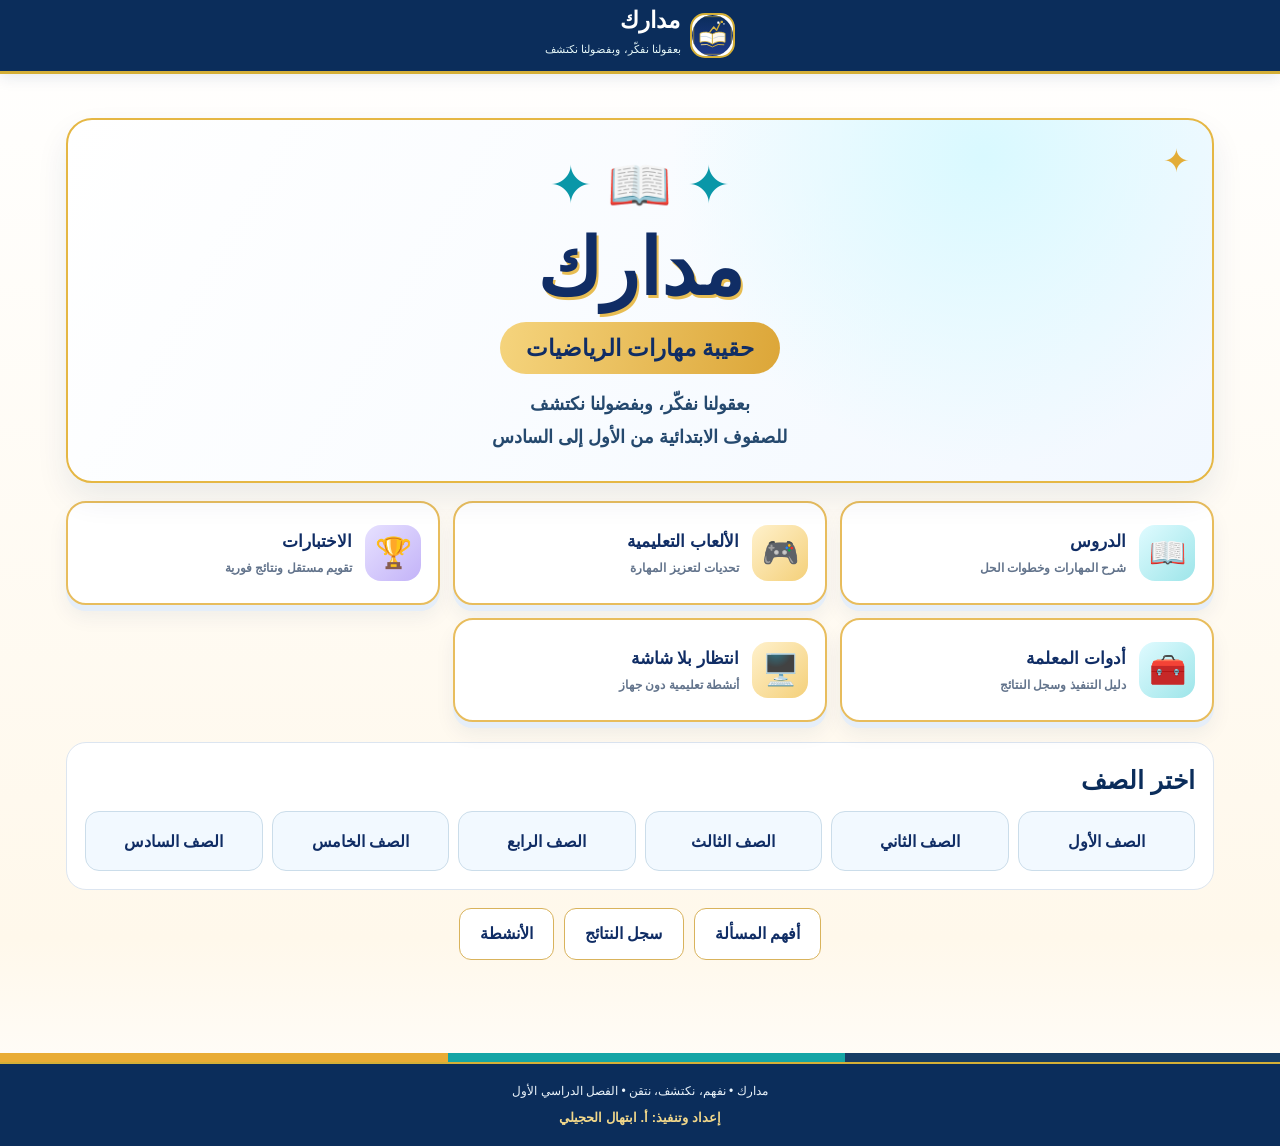
==== commit 9aca5259: "Bust Madarek cache for homepage override fix" ====
--- a/madarek/index.html
+++ b/madarek/index.html
@@ -53,7 +53,7 @@
 @media(max-width:1020px){.dash{grid-template-columns:1fr}.sidecol{order:-1}.gradeTiles{grid-template-columns:repeat(6,1fr)}.gradeTile{min-height:76px}.featureGrid{grid-template-columns:repeat(4,minmax(0,1fr))}.topbar{padding:8px 12px}.toplinks button{padding:7px 9px;font-size:12px}}
 @media(max-width:700px){.container{padding:12px 11px 45px}.topbar{flex-wrap:wrap;min-height:unset;gap:4px;padding:6px 10px}.logo strong{font-size:22px}.mark{width:38px;height:38px;font-size:21px;border-radius:12px}.logo span{font-size:9px}.toplinks{width:100%;overflow:auto;justify-content:flex-start;padding-bottom:4px}.toplinks button{font-size:12px;min-height:36px;padding:4px 11px}.toplinks .miniicon{display:none}.hero{border-radius:18px}.hero-visual{aspect-ratio:905/400}.hero-actions{display:flex;justify-content:center;flex-wrap:wrap;padding:12px}.hero-actions .btn{width:100%;min-height:46px}.hero-sub{font-size:12px;text-align:center}.sidebox{padding:14px;border-radius:19px}.gradeTiles{grid-template-columns:repeat(3,1fr)}.gradeTile{min-height:75px;font-size:12px}.gradeTile strong{font-size:15px}.sectionTitle h2{font-size:19px}.featureGrid{grid-template-columns:repeat(2,1fr);gap:10px}.featureTile{min-height:120px;border-radius:17px;font-size:13px}.featureTile .fi{font-size:28px;min-width:58px}.skillgrid,.layout,.wordgrid{grid-template-columns:1fr}.liststeps{grid-template-columns:1fr}.skill{min-height:190px}.panel{padding:16px;border-radius:18px}.lessonhead{grid-template-columns:1fr;gap:7px;padding:17px;border-radius:20px}.lessonbadge{display:none}.quiz{padding:17px;border-radius:20px}.quiz .answers{grid-template-columns:1fr}.quiz .answer{min-height:64px}.grades{grid-template-columns:repeat(3,1fr)}.resultWrap{padding:20px}.resultWrap h1{font-size:24px}}
 @media print{header,.top,.footer,.return-nav,.btn,.hero-actions,.toplinks{display:none!important}body{background:white!important}.panel{box-shadow:none}#root{display:none!important}#printarea{display:block!important}}
-</style><style id="madarek-activity-styles">.md-pad-box{background:#fbfefd;border:1px solid #d5e5e7;border-radius:18px;padding:15px;margin:12px 0}.md-pad-box p{font-weight:800}.md-display{display:grid;place-items:center;min-height:65px;border:2px dashed #a7cbd0;border-radius:14px;font-size:25px;font-weight:900;background:white;color:#0b3049}.md-keygrid{display:grid;grid-template-columns:repeat(3,minmax(0,1fr));gap:8px;max-width:360px;margin:14px auto}.md-key{min-height:52px;border:1px solid #c6d7dd;border-radius:12px;background:#fff8e9;color:#0b3049;font-weight:900;font-size:22px}.md-pad-box>.btn{width:100%}.md-pad-box .toolbar{display:flex;flex-wrap:wrap;gap:8px}.md-pad-box .toolbar .btn{flex:1}.md-selected{background:#f2dfb0!important}.md-details{margin-top:12px;border:1px solid #dbe6ed;border-radius:13px;padding:12px 14px;background:#f7fafb;font-size:14px}.md-details summary{cursor:pointer;font-weight:900;color:#0b3049}.md-details p{margin:9px 0 2px}@media(max-width:575px){.md-key{min-height:50px}}</style><link rel="stylesheet" href="./screenfree.css?v=2"><link rel="stylesheet" href="./brand.css?v=2"><link rel="stylesheet" href="./approved.css?v=1"><link rel="stylesheet" href="https://fonts.cdnfonts.com/css/dubai"><link rel="stylesheet" href="./sections.css?v=9"><link rel="stylesheet" href="./values.css?v=2"><link rel="stylesheet" href="./classroom.css?v=3"><link rel="stylesheet" href="./math-rtl.css?v=1"><link rel="stylesheet" href="./visual-refresh.css?v=5"></head><body>
+</style><style id="madarek-activity-styles">.md-pad-box{background:#fbfefd;border:1px solid #d5e5e7;border-radius:18px;padding:15px;margin:12px 0}.md-pad-box p{font-weight:800}.md-display{display:grid;place-items:center;min-height:65px;border:2px dashed #a7cbd0;border-radius:14px;font-size:25px;font-weight:900;background:white;color:#0b3049}.md-keygrid{display:grid;grid-template-columns:repeat(3,minmax(0,1fr));gap:8px;max-width:360px;margin:14px auto}.md-key{min-height:52px;border:1px solid #c6d7dd;border-radius:12px;background:#fff8e9;color:#0b3049;font-weight:900;font-size:22px}.md-pad-box>.btn{width:100%}.md-pad-box .toolbar{display:flex;flex-wrap:wrap;gap:8px}.md-pad-box .toolbar .btn{flex:1}.md-selected{background:#f2dfb0!important}.md-details{margin-top:12px;border:1px solid #dbe6ed;border-radius:13px;padding:12px 14px;background:#f7fafb;font-size:14px}.md-details summary{cursor:pointer;font-weight:900;color:#0b3049}.md-details p{margin:9px 0 2px}@media(max-width:575px){.md-key{min-height:50px}}</style><link rel="stylesheet" href="./screenfree.css?v=2"><link rel="stylesheet" href="./brand.css?v=2"><link rel="stylesheet" href="./approved.css?v=1"><link rel="stylesheet" href="https://fonts.cdnfonts.com/css/dubai"><link rel="stylesheet" href="./sections.css?v=9"><link rel="stylesheet" href="./values.css?v=2"><link rel="stylesheet" href="./classroom.css?v=3"><link rel="stylesheet" href="./math-rtl.css?v=1"><link rel="stylesheet" href="./visual-refresh.css?v=5"><link rel="stylesheet" href="./theme-2026.css?v=2"></head><body>
 <header class="top"><div class="topbar"><div class="logo" onclick="goHome()" role="button" tabindex="0" onkeydown="if(event.key==='Enter')goHome()"><div class="mark"><img src="./icon-v6.svg" width="41" height="41" alt="شعار مدارك الجديد"></div><div><strong>مدارك</strong><span>بعقولنا نفكّر، وبفضولنا نكتشف</span></div></div><div class="toplinks"><button id="bhome" onclick="goHome()">الرئيسية</button><button id="bskills" onclick="goGradeSkills()">الدروس</button><button id="btests" onclick="goTests()">الاختبارات</button><button id="bwords" onclick="goWords()">أفهم المسألة</button><button id="bguide" onclick="goTeacherTools()">أدوات المعلمة</button><button id="bscreenfree" onclick="sfHome()">انتظار بلا شاشة</button></div></div></header>
 <main class="container" id="root"></main><div id="printarea"></div><div class="footwaves"></div><footer class="footer">مدارك • نفهم، نكتشف، نتقن • الفصل الدراسي الأول <span class="sf-global-credit">إعداد وتنفيذ: أ. ابتهال الحجيلي</span></footer>
 <script>
@@ -88,103 +88,20 @@
 if(s.title==='إيجاد القاسم المشترك الأكبر')return `<div class="math-visual"><strong>أحدد القواسم المشتركة</strong><div class="math-visual-row"><span>قواسم ١٢</span><b>١، ٢، ٣، ٤، ٦، ١٢</b></div><div class="math-visual-row"><span>قواسم ١٨</span><b>١، ٢، ٣، ٦، ٩، ١٨</b></div><div class="math-visual-result">القواسم المشتركة: ١، ٢، ٣، ٦ <strong>← الأكبر ٦</strong></div></div>`;
 if(s.title==='إيجاد المضاعف المشترك الأصغر')return `<div class="math-visual"><strong>أتابع المضاعفات حتى أجد أول عدد مشترك</strong><div class="math-visual-row"><span>مضاعفات ٤</span><b>٤، ٨، ١٢، ١٦، ٢٠</b></div><div class="math-visual-row"><span>مضاعفات ٦</span><b>٦، ١٢، ١٨، ٢٤</b></div><div class="math-visual-result">أول مضاعف موجب مشترك <strong>← ١٢</strong></div></div>`;
 let idx=s.index;if(s.g<=2){if(idx===0||idx===6){return `<svg class="featureart" viewBox="0 0 360 112" role="img" aria-label="نمط ألوان متكرر"><rect width="360" height="112" rx="15" fill="#f4faf8"/>${Array.from({length:8},(_,j)=>`<${j%2?'circle':'rect'} ${j%2?`cx="${30+j*42}" cy="58" r="17"`:`x="${15+j*42}" y="41" width="32" height="33" rx="8"`} fill="${j%2?'#eeb65b':'#0e898c'}"/>`).join('')}</svg>`}if(idx===1||idx===5){return `<svg class="featureart" viewBox="0 0 360 112" role="img" aria-label="مكعبات للعد"><rect width="360" height="112" rx="15" fill="#f4faf8"/>${Array.from({length:10},(_,j)=>`<rect x="${20+(j%5)*64}" y="${14+Math.floor(j/5)*47}" width="40" height="36" rx="8" fill="${j<5?'#6bc4c3':'#eec66d'}"/><circle cx="${40+(j%5)*64}" cy="${32+Math.floor(j/5)*47}" r="5" fill="white"/>`).join('')}</svg>`}if(idx===2){return `<svg class="featureart" viewBox="0 0 360 112" role="img" aria-label="خط الأعداد من خمسة إلى عشرة"><rect width="360" height="112" rx="15" fill="#f4faf8"/><path d="M26 59 L335 59" stroke="#168c91" stroke-width="4"/>${Array.from({length:6},(_,j)=>`<path d="M${38+j*56} 48v23" stroke="#2a6c79" stroke-width="3"/><text x="${38+j*56}" y="90" text-anchor="middle" fill="#153b55" font-size="18">${fmt(5+j)}</text>`).join('')}</svg>`}return `<svg class="featureart" viewBox="0 0 360 112" role="img" aria-label="مجموعتان من الأشكال"><rect width="360" height="112" rx="15" fill="#f4faf8"/>${Array.from({length:3},(_,j)=>`<circle cx="${45+j*42}" cy="55" r="18" fill="#eab45d"/>`).join('')}<text x="180" y="70" font-size="35" fill="#19556c">+</text>${Array.from({length:4},(_,j)=>`<circle cx="${237+(j%2)*44}" cy="${35+Math.floor(j/2)*38}" r="15" fill="#56a9b4"/>`).join('')}</svg>`}if(s.g===3&&idx===12){return `<svg class="featureart" viewBox="0 0 360 112" role="img" aria-label="مجموعات متساوية للضرب"><rect width="360" height="112" rx="15" fill="#f4faf8"/>${Array.from({length:12},(_,j)=>`<circle cx="${51+(j%4)*84}" cy="${25+Math.floor(j/4)*31}" r="10" fill="${j%4===0?'#e6ad5b':'#58aeb4'}"/>`).join('')}</svg>`}return `<svg class="featureart" viewBox="0 0 360 112" role="img" aria-label="تمثيل بصري للكميات"><rect width="360" height="112" rx="15" fill="#f4faf8"/><rect x="35" y="59" width="46" height="30" rx="7" fill="#64b1b5"/><rect x="95" y="40" width="46" height="49" rx="7" fill="#efc16c"/><rect x="155" y="23" width="46" height="66" rx="7" fill="#86a4d8"/><rect x="215" y="47" width="46" height="42" rx="7" fill="#e99f99"/><rect x="275" y="31" width="46" height="58" rx="7" fill="#64b1b5"/><path d="M22 91h316" stroke="#50758a" stroke-width="2"/></svg>`}
-function goHome(){activeId=null;let list=SKILLS.filter(s=>s.g===selectedGrade+1);mount(`<section class="hero"><div><div class="eyebrow">نتعلم بالفهم، ونختبر بوعي</div><h1>مدارك | حقيبة المهارات الرياضية</h1><p>اختاري الصف ثم المهارة. ستجد معلمة الانتظار تمهيدًا قصيرًا، وملخصًا واضحًا مع مثال مصور، ثم ستة تحديات تتدرج من الفهم إلى التحليل والتفسير.</p><div class="pillrow"><span class="pill">الفصل الدراسي الأول</span><span class="pill gold">${fmt(SKILLS.length)} مهارة</span><span class="pill">${fmt(SKILLS.length*6)} سؤالًا</span></div></div>${heroSVG()}</section><section class="panel"><div class="panelhead"><h2>اختاري الصف</h2><small>مهارات الفصل الدراسي الأول لكل صف</small></div><div class="grades">${GRADES.map((g,i)=>`<button class="grade ${i===selectedGrade?'selected':''}" onclick="setGrade(${i})">${g}<small>الابتدائي</small></button>`).join('')}</div></section><section class="panel"><div class="panelhead"><h2>مهارات الصف ${GRADES[selectedGrade]}</h2><span class="pill">${fmt(list.length)} مهارات</span></div><div class="skillgrid">${list.map(s=>`<article class="skill"><span class="eyebrow">المهارة ${fmt(list.indexOf(s)+1)}</span><h3>${esc(s.title)}</h3><p>${esc(s.idea)}</p><div class="pillrow"><span class="pill">ملخص ومثال مصور</span><span class="pill gold">٦ تحديات</span></div><button class="btn action" onclick="openSkill(${s.index})">افتحي المهارة</button></article>`).join('')}</div></section>`, 'home')}
-function setGrade(i){selectedGrade=i;goHome()}
-const TEASER_QUESTIONS = {
-  0:"أمامك نمط: دائرة، مربع، دائرة، مربع. ما الشكل الذي يأتي بعد ذلك؟",
-  1:"كيف تمثل العدد ٩ باستخدام المكعبات؟ وكيف تتحقق من العدد؟",
-  2:"أمامك العددان ١٣ و١٧. أيهما أكبر؟ وكيف يساعدك خط الأعداد؟",
-  3:"في صندوق ٤ أقلام، ثم أضيفت ٣ أقلام. كيف تعرف عدد الأقلام كلها؟",
-  4:"مع ريم ٦ بطاقات، وأعطتها صديقتها بطاقتين. ما المعلومات المهمة؟ وكيف تبدأ الحل؟",
-  5:"في العدد ٦٨، ماذا يخبرك الرقم ٦؟ وماذا يخبرك الرقم ٨؟",
-  6:"أكمل العد: ٥، ١٠، ١٥، … ما المقدار الذي يزيد في كل خطوة؟",
-  7:"لدى سالم ٢٤ مكعبًا، وأضيفت ١٣ مكعبًا. كيف تجمع العشرات والآحاد؟",
-  8:"كان مع نورة ١٧ ملصقًا، وأعطت صديقتها ٥ ملصقات. ما المطلوب قبل اختيار العملية؟",
-  9:"كيف تقرأ العدد ٣٤٬٢٠٥؟ وما قيمة الرقم ٤ فيه؟",
-  10:"أمامك العددان ٤٢٬١٠٠ و٤١٬٩٩٩. أيهما أكبر؟ وكيف عرفت؟",
-  11:"أمامك العددان ٣٢٥ و١٤٢. كيف تجمعهما باستعمال القيمة المنزلية؟",
-  12:"هناك ٣ صفوف، في كل صف ٤ مقاعد. كيف تجد عدد المقاعد جميعها؟",
-  13:"في مكتبة ٢٣٠ كتابًا، استُعير منها ٧٠ كتابًا. كيف تعرف عدد الكتب الباقية؟",
-  14:"أمامك العددان ١٬٢٠٠٬٠٠٠ و٩٥٠٬٠٠٠. ما المنزلة التي تبدأ بها المقارنة؟",
-  15:"نريد تقريب العدد ٣٬٤٦٠ إلى أقرب مئة. بين أي مئتين متتاليتين يقع؟",
-  16:"كيف تجمع ١٬٢٧٥ و٢٬٣٤٠ دون الخلط بين المنازل؟",
-  17:"اشترت هند ٦ أقلام ثم اشترت قلمين آخرين. كيف تكتب جملة عددية تصف الموقف؟",
-  18:"شارك في النشاط ١٢٥ طالبًا، ثم انضم ٣٥ طالبًا. كيف تحدد العملية المناسبة؟",
-  19:"أمامك العددان ١٫٢٥ و١٫٢. كيف تعرف أي العددين العشريين أكبر؟",
-  20:"إذا رمزنا إلى عدد بالحرف س، فكيف نكتب عبارة تعني زيادة ذلك العدد بمقدار ٣؟",
-  21:"هل نحسب الجمع أولًا أم الضرب في العبارة ٣ + ٤ × ٢؟ ولماذا؟",
-  22:"كيف تمثل الكسر ٧⁄٤ باستخدام أشكال مقسمة إلى أرباع؟",
-  23:"كيف تجمع ٢٫٣ و١٫٤ مع مراعاة منازل الأرقام؟",
-  24:"معنا ٦ علب، في كل علبة ٨ أقلام. كيف تعرف العدد الكلي للأقلام؟",
-  25:"كيف تعرف أكبر عدد يقسم ١٢ و١٨ دون باقٍ؟",
-  26:"يرن جرس كل ٤ دقائق، وآخر كل ٦ دقائق. متى يرن الجرسان معًا مرة أخرى؟",
-  27:"إذا جمعت بيانات عن الكتب المقروءة في أربعة صفوف، فأي تمثيل يساعدك على المقارنة؟",
-  28:"لديك القيم ٢، ٣، ٣، ٨. ما القيمة الأكثر تكرارًا؟ وما اسم هذا المقياس؟",
-  29:"كيف تحول ٣ كيلوجرامات إلى جرامات؟ ما العلاقة بين الوحدتين؟",
-  30:"تحتاج كل علبة إلى ٢٫٥ لتر من العصير. كيف تجد الكمية اللازمة لأربع علب؟"
-};
-function introPanel(s,i){
-  const question=TEASER_QUESTIONS[i]||'ما المطلوب في هذه المهارة؟ وما الخطوة الأولى التي ستجربها؟';
-  return `<section class="panel"><div class="headingrow"><h2>أكتشف ثم أفهم</h2><span class="pill">تمهيد المهارة</span></div><div class="teaser"><strong>سؤال يثير التفكير</strong><p>${esc(question)}</p></div></section>`;
-}
-function openSkill(i){activeId=i;let s=SKILLS[i];if(!s)return;selectedGrade=s.g-1;mount(`<section class="hero"><div><div class="eyebrow">الصف ${GRADES[s.g-1]} الابتدائي • الفصل الدراسي الأول</div><h1>${esc(s.title)}</h1></div>${heroSVG()}</section>${introPanel(s,i)}<section class="panel"><h2>ملخص المهارة</h2><div class="layout"><div class="mini"><h3>ماذا أفهم؟</h3><p>${esc(s.idea)}</p></div><div class="mini cream"><h3>مثال أتعلم منه</h3><p>${esc(s.example)}</p></div></div><div style="margin-top:13px">${lessonSVG(s)}</div><h3>خطوات تساعدني على الحل</h3><div class="liststeps">${s.steps.map((step,j)=>`<div class="steptile"><span class="numcircle">${fmt(j+1)}</span>${esc(step)}</div>`).join('')}</div><div class="notice" style="margin-top:13px">في المسائل اللفظية، أفهم المطلوب وأمثل الكميات قبل اختيار العملية.</div></section><section class="panel"><div class="headingrow"><div><h2>اختبار المهارة</h2><p class="subtitle">ستة أسئلة: فهم، تطبيق، تفسير، تحليل خطأ، موقف حياتي، وتحدٍّ.</p></div><span class="pill gold">٦ أسئلة</span></div><button class="btn" onclick="startQuiz()">ابدأ الاختبار</button><button class="btn outline" style="margin-inline-start:8px" onclick="printStudent(${i})">طباعة بطاقة الطالب</button><button class="btn soft" style="margin-top:9px" onclick="printTeacher(${i})">دليل المعلمة والإجابات</button></section>`,'home','skill')}
-function startQuiz(){if(activeId===null)return;qIndex=0;answers=[];hintLevel=0;choiceLocked=false;showQuestion()}
-function showQuestion(){let s=SKILLS[activeId],q=s.questions[qIndex];if(!q){finishQuiz();return}choiceLocked=false;hintLevel=0;mount(`<article class="quiz"><div class="qheader"><span class="pill gold">${esc(q.type)}</span><strong>السؤال ${fmt(qIndex+1)} من ٦</strong></div><div class="progress"><div style="width:${(qIndex/6)*100}%"></div></div><div class="qtitle">${esc(q.q)}</div><div class="answers">${q.opts.map((opt,j)=>`<button class="answer" id="opt${j}" onclick="answer(${j})">${esc(opt)}</button>`).join('')}</div><div class="qfoot"><div class="toolbar"><button id="hintbtn" class="btn outline" onclick="showHint()">تلميح أول</button></div><small>اقرأ السؤال، ثم فكر قبل الاختيار.</small></div><div id="hintcontent" aria-live="polite"></div><div id="feedback" aria-live="polite"></div><div id="forward"></div></article>`,'home','quiz')}
-function showHint(){let q=SKILLS[activeId].questions[qIndex];if(hintLevel>=2||choiceLocked)return;hintLevel++;let txt=hintLevel===1?'فكّر في فكرة المهارة: '+SKILLS[activeId].idea:q.hint;document.getElementById('hintcontent').innerHTML+=`<div class="hintbox"><strong>${hintLevel===1?'تلميح أول':'تلميح أقرب'}:</strong> ${esc(txt)}</div>`;document.getElementById('hintbtn').textContent=hintLevel===1?'أحتاج تلميحًا أقرب':'ظهرت التلميحات';document.getElementById('hintbtn').disabled=hintLevel===2}
-function answer(i){if(choiceLocked)return;choiceLocked=true;let q=SKILLS[activeId].questions[qIndex],good=i===q.right;answers.push({good,hints:hintLevel});for(let j=0;j<3;j++){let el=document.getElementById('opt'+j);el.disabled=true;if(j===q.right)el.classList.add('correct');else if(j===i)el.classList.add('wrong')}document.getElementById('hintbtn').disabled=true;document.getElementById('feedback').innerHTML=`<div class="feedback ${good?'correct':'wrong'}"><strong>${good?'إجابة صحيحة!':'لنراجع طريقة التفكير.'}</strong><p>${esc(q.why||'ارجع إلى المثال وراجع فكرة المهارة.')}</p></div>`;document.getElementById('forward').innerHTML=`<button class="btn gold" onclick="nextQuestion()">${qIndex===5?'عرض نتيجتي':'السؤال التالي'}</button>`}
-function nextQuestion(){qIndex++;showQuestion()}
-function localStore(){try{return JSON.parse(localStorage.getItem('madarek-local-results-v2')||'[]')}catch{return []}}
-function saveLocal(x){try{let data=localStore();data.unshift(x);localStorage.setItem('madarek-local-results-v2',JSON.stringify(data.slice(0,100)));return true}catch{return false}}
-function finishQuiz(){let s=SKILLS[activeId],score=answers.filter(x=>x.good).length,hints=answers.filter(x=>x.hints>0).length,pass=score>=5;saveLocal({grade:s.g,skill:s.title,score,hints,date:new Date().toLocaleDateString('ar-SA-u-ca-gregory-nu-arab')});mount(`<section class="panel" style="text-align:center"><div class="eyebrow">انتهت التحديات الستة</div><h1>${pass?'أحسنت! واصل التقدم':'تقدم جميل، ونحتاج تدريبًا إضافيًا'}</h1><div class="score">${fmt(score)} من ٦</div><p>${pass?'أظهرت فهمًا جيدًا. أعِد شرح الإجابات التي احتجت فيها إلى تلميح.':'ارجع إلى المثال المصور، ثم حاول مرة أخرى بأسئلة المهارة.'}</p><div class="pillrow" style="justify-content:center"><span class="pill">إجابات صحيحة: ${fmt(score)}</span><span class="pill gold">أسئلة استُخدم فيها تلميح: ${fmt(hints)}</span></div><div class="toolbar" style="justify-content:center;margin-top:18px"><button class="btn" onclick="openSkill(${activeId})">العودة إلى الشرح</button><button class="btn outline" onclick="startQuiz()">إعادة الاختبار</button><button class="btn soft" onclick="goHome()">مهارات الصف</button></div><p class="note-small" style="margin-top:13px">النتيجة مؤشر مراجعة قصير، وليست حكمًا نهائيًا على إتقان المهارة.</p></section>`,'home','result')}
-function goWords(){let items=VOCAB[String(selectedGrade+1)]||[];mount(`<section class="hero"><div><div class="eyebrow">لغة الرياضيات</div><h1>أفهم المسألة… ثم أحلها</h1><p>أشرح المفردة في سياقها، وأحدد المطلوب، ثم أختار العملية بحسب العلاقة بين الكميات، لا بحسب الكلمة وحدها.</p></div>${heroSVG()}</section><section class="panel"><h2>اختاري الصف</h2><div class="grades">${GRADES.map((g,i)=>`<button class="grade ${i===selectedGrade?'selected':''}" onclick="setWordsGrade(${i})">${g}<small>الابتدائي</small></button>`).join('')}</div></section><section class="panel"><h2>قاموس الصف ${GRADES[selectedGrade]}</h2><div class="wordgrid">${items.map(v=>`<article class="word"><h3>${esc(v[0])}</h3><p>${esc(v[1])}</p><div class="example">${esc(v[2])}</div></article>`).join('')}</div><div class="notice" style="margin-top:18px">تذكّر: «أكثر من» أو «في كل» لا تحدد العملية وحدها؛ اقرأ المعطيات والسؤال كاملًا.</div></section>`, 'words')}
-function setWordsGrade(i){selectedGrade=i;goWords()}
-function goGuide(){mount(`<section class="hero"><div><div class="eyebrow">إرشادات مبسطة</div><h1>دليل معلمة الانتظار</h1><p>كل مهارة جاهزة للشرح والتطبيق والتقويم، دون الحاجة إلى مقاطع خارجية.</p></div>${heroSVG()}</section><section class="panel"><h2>تسلسل حصة مقترحة</h2><div class="liststeps"><div class="steptile"><span class="numcircle">١</span>اعرضوا سؤال التفكير وناقشوا الأفكار</div><div class="steptile"><span class="numcircle">٢</span>ناقشوا المثال ومثلوه بأدوات بسيطة</div><div class="steptile"><span class="numcircle">٣</span>نفذوا الأسئلة الستة والتقويم</div></div><div class="notice" style="margin-top:15px">زمن مقترح: ٢٠ دقيقة. يختار المعلم مهارة سبق أن درسها الطلاب، ويمكن عرض الأسئلة جماعيًا أو طباعة البطاقة.</div><h3>عند تعثر الطالب</h3><p>اسألي عمّا فهمه من نص السؤال، ثم استخدمي التلميح الأول، ثم التلميح الأقرب. اطلبي تفسير الاختيار قبل إظهار الإجابة.</p><h3>للصفوف الأولية</h3><p>اقرئي السؤال بصوت واضح، واستخدمي المكعبات والبطاقات الملونة وخط الأعداد عند الحاجة؛ الرسومات ليست للزينة بل لتوضيح المفهوم.</p></section>`, 'guide')}
-function goRecord(){let records=localStore();mount(`<section class="hero"><div><div class="eyebrow">تقويم ومتابعة</div><h1>سجل الأنشطة على هذا الجهاز</h1><p>يحفظ المتصفح نتائج الأنشطة محليًا فقط. لا توجد مشاركة تلقائية مع الإدارة، ولا تُطلب أسماء الطلاب.</p></div>${heroSVG()}</section><section class="panel"><div class="headingrow"><h2>آخر النتائج</h2><span class="pill">${fmt(records.length)} نتيجة</span></div><div class="recordlist">${records.length?records.map(r=>`<div class="record"><strong>الصف ${GRADES[r.grade-1]}</strong> — ${esc(r.skill)}<div class="muted">${esc(r.date)} • ${fmt(r.score)} من ٦ • تلميحات: ${fmt(r.hints)}</div></div>`).join(''):'<p>لم تُسجل نتائج على هذا الجهاز بعد.</p>'}</div></section>`, 'record')}
-function printStudent(id){let s=SKILLS[id],q=s.questions;printDoc(`<h1>مدارك — بطاقة الطالب</h1><h2>${esc(s.title)}</h2><p>الصف ${GRADES[s.g-1]} الابتدائي — الفصل الدراسي الأول</p><p>اسم الطالب أو الطالبة: ...........................................</p>${q.map((a,i)=>`<div class="printq"><strong>${fmt(i+1)}. ${esc(a.q)}</strong><p>${a.opts.map((op,j)=>`□ ${esc(op)}`).join('　　　 ')}</p><div class="writebox"></div></div>`).join('')}`)}
-function printTeacher(id){let s=SKILLS[id];printDoc(`<h1>مدارك — دليل المعلمة والإجابات</h1><h2>${esc(s.title)}</h2><p>الصف ${GRADES[s.g-1]} الابتدائي — الفصل الدراسي الأول</p><h3>فكرة المهارة</h3><p>${esc(s.idea)}</p><h3>مثال</h3><p>${esc(s.example)}</p><h3>خطوات التوضيح</h3><p>${s.steps.map((a,i)=>fmt(i+1)+' ـ '+esc(a)).join('، ')}</p><h3>الأسئلة والإجابات والتلميحات</h3>${s.questions.map((q,i)=>`<div class="printq"><strong>${fmt(i+1)} ـ ${esc(q.q)}</strong><p>الإجابة الصحيحة: ${esc(q.opts[q.right])}</p><p>التلميح: ${esc(q.hint)}</p><p>التفسير: ${esc(q.why)}</p></div>`).join('')}`)}
-function printDoc(s){document.getElementById('printarea').innerHTML=s;window.print()}
-// الواجهة الجديدة: تنفيذ تفاعلي بهوية كحلية وذهبية مستوحاة من النموذج المعتمد
-const HERO_ART='[data-uri]';
-const GRADE_COLORS=['#edb32f','#18a6b8','#e56ba6','#5a9cdb','#70b94f','#9268d3'];
-const GRADE_ICONS=['🧩','🔢','📚','📐','🧠','🏆'];
-const SKILL_ICONS=['🧩','🔢','📝','🔍','🎯','📐'];
-const features=[['📖','شرح المهارات','شرح واضح ومثال'],['🧩','اختباراتي','ستة تحديات متدرجة'],['💡','أفهم المسألة','مفردات المسائل'],['🏆','إنجازاتي','سجل على الجهاز']];
-function gradeTiles(){return `<div class="gradeTiles">${GRADES.map((n,i)=>`<button class="gradeTile ${i===selectedGrade?'selected':''}" style="background:${GRADE_COLORS[i]}" onclick="setGradeAndOpen(${i})"><span>${GRADE_ICONS[i]}</span><strong>الصف ${n}</strong></button>`).join('')}</div>`}
-function featureTiles(){return `<div class="featureGrid">${features.map((f,i)=>`<button class="featureTile" onclick="${['goGradeSkills()','goGradeSkills()','goWords()','goRecord()'][i]}"><span class="fi">${f[0]}</span><strong>${f[1]}</strong><small>${f[2]}</small></button>`).join('')}</div>`}
-function pageHeading(k,title,desc){return `<div class="pageTitle"><span class="bubble">${k}</span><h1>${title}</h1><div class="goldLine"></div><p>${desc}</p></div>`}
-function mount(body,page,section=page){
- const returnTop=section==='home'?'':returnButton('top',section);
- const returnBottom=section==='home'?'':returnButton('bottom',section);
- root.innerHTML=returnTop+body+returnBottom;
- currentView=page;currentSection=section;
- document.querySelectorAll('.toplinks button').forEach(b=>b.classList.toggle('active',b.id==='b'+page));
- window.scrollTo(0,0);
-}
-function goBackInside(){if(currentSection==='quiz'||currentSection==='result'){openSkill(activeId);return}if(currentSection==='skill'){goGradeSkills();return}goHome()}
-function returnButton(place,section){let label=section==='quiz'||section==='result'?'الرجوع إلى شرح المهارة':section==='skill'?'الرجوع إلى مهارات الصف':section==='grades'?'الرجوع إلى الرئيسية':'الرجوع إلى الرئيسية';return `<nav class="return-nav return-nav--${place}"><button type="button" class="return-button" onclick="goBackInside()"><span class="return-symbol">↩</span>${label}</button></nav>`}
 function goHome(){
  activeId=null;
- const cards=[
-  ['lessons','الدروس','approved-lessons.webp','goGradeSkills()'],
-  ['activities','الأنشطة','approved-activities.webp','goGradeSkills()'],
-  ['games','الألعاب','approved-games.webp','goGradeSkills()'],
-  ['tests','الاختبارات','approved-tests.webp','goGradeSkills()'],
-  ['tools','أدوات المعلمة','approved-tools.webp','goGuide()']
+ const items=[
+ ['📖','الدروس','شرح المهارات وخطوات الحل','goGradeSkills()'],
+ ['🎮','الألعاب التعليمية','تحديات لتعزيز المهارة','goGradeSkills()'],
+ ['🏆','الاختبارات','تقويم مستقل ونتائج فورية','goTests()'],
+ ['🧰','أدوات المعلمة','دليل التنفيذ وسجل النتائج','goTeacherTools()'],
+ ['🖥️','انتظار بلا شاشة','أنشطة تعليمية دون جهاز','sfHome()']
  ];
- const overlays=cards.map(c=>'<button type="button" class="approved-hot approved-hot--'+c[0]+'" aria-label="'+c[1]+'" title="'+c[1]+'" onclick="'+c[3]+'"></button>').join('');
- const gradeOverlays=GRADES.map((g,i)=>'<button type="button" class="approved-hot approved-hot--g'+(i+1)+'" aria-label="الصف '+g+'" title="الصف '+g+'" onclick="setGradeAndOpen('+i+')"></button>').join('');
- const cardButtons=cards.map(c=>'<button type="button" aria-label="'+c[1]+'" title="'+c[1]+'" onclick="'+c[3]+'"><img src="./'+c[2]+'" alt="'+c[1]+'" loading="lazy"></button>').join('');
- const gradeButtons=GRADES.map((g,i)=>'<button type="button" class="approved-mobile-grade '+(i===selectedGrade?'selected':'')+'" onclick="setGradeAndOpen('+i+')" aria-label="الصف '+g+'"><strong>الصف '+g+'</strong><span>'+fmt(i+1)+'</span></button>').join('');
- const desktop='<div class="approved-desktop"><img src="./approved-main.webp" width="1672" height="853" alt="واجهة مدارك المعتمدة، بشخصيتَي الطالب والطالبة وشعار المدرسة والأقسام والصفوف" loading="eager">'+overlays+gradeOverlays+'</div>';
- const mobile='<div class="approved-mobile">'+
- '<div class="approved-mast"><img class="approved-child" src="./approved-girl.webp" alt="طالبة تحمل كتبها"><img class="approved-center" src="./approved-center.webp" alt="مدارك: بعقولنا نفكّر، وبفضولنا نكتشف"><img class="approved-child" src="./approved-boy.webp" alt="طالب يحمل جهازًا تعليميًا"></div>'+
- '<p class="approved-motto">بعقولنا نفكّر، وبفضولنا نكتشف</p>'+
- '<div class="approved-mobile-features">'+cardButtons+'</div>'+
- '<section class="approved-grades-wrap"><h2>المرحلة الابتدائية</h2><div class="approved-mobile-grades">'+gradeButtons+'</div></section>'+
- '<img class="approved-mobile-wave" src="./approved-wave.webp" alt="">'+
- '</div>';
- const shortcuts='<nav class="approved-quicknav" aria-label="خدمات المعلمة"><button type="button" onclick="sfHome()">انتظار بلا شاشة</button><button type="button" onclick="goWords()">أفهم المسألة</button><button type="button" onclick="goRecord()">سجل النتائج</button></nav>';
- mount('<div class="approved-home">'+desktop+mobile+shortcuts+'</div>','home','home');
+ const tiles=items.map(([icon,title,desc,action])=>'<button type="button" class="md26-tile" onclick="'+action+'"><span class="md26-emoji" aria-hidden="true">'+icon+'</span><span><strong>'+title+'</strong><small>'+desc+'</small></span></button>').join('');
+ const grades=GRADES.map((g,i)=>'<button type="button" onclick="setGradeAndOpen('+i+')">الصف '+g+'</button>').join('');
+ const hero='<header class="md26-hero"><div class="md26-symbol" aria-hidden="true">✦ 📖 ✦</div><h1 class="md26-brand">مدارك</h1><div class="md26-sub">حقيبة مهارات الرياضيات</div><p class="md26-desc">بعقولنا نفكّر، وبفضولنا نكتشف<br>للصفوف الابتدائية من الأول إلى السادس</p></header>';
+ const extras='<nav class="md26-extras" aria-label="أقسام إضافية"><button onclick="goWords()">أفهم المسألة</button><button onclick="goRecord()">سجل النتائج</button><button onclick="goGradeSkills()">الأنشطة</button></nav>';
+ mount('<div class="md26-home">'+hero+'<section class="md26-grid" aria-label="أقسام مدارك">'+tiles+'</section><section class="md26-grades"><h2>اختر الصف</h2><div class="md26-grade-grid">'+grades+'</div></section>'+extras+'</div>','home','home');
 }
 function setGradeAndOpen(i){selectedGrade=i;goGradeSkills()}
 function setGrade(i){selectedGrade=i;goGradeSkills()}
@@ -304,7 +221,7 @@
 };
 goHome();
 
-</script><script src="./paper-tasks.js?v=1"></script><script src="./math-rtl.js?v=2"></script><script src="./screenfree.js?v=8"></script><script src="./sections.js?v=12"></script><script src="./values.js?v=4"></script><script src="./classroom.js?v=4"></script><script id="madarek-approved-deeplinks">
+</script><script src="./paper-tasks.js?v=1"></script><script src="./math-rtl.js?v=2"></script><script src="./screenfree.js?v=8"></script><script src="./sections.js?v=13"></script><script src="./values.js?v=4"></script><script src="./classroom.js?v=4"></script><script id="madarek-approved-deeplinks">
 (function(){
  try {
    const query=new URLSearchParams(location.search);
--- a/madarek/theme-2026.css
+++ b/madarek/theme-2026.css
@@ -0,0 +1,29 @@
+/* مدارك — الهوية البصرية التجريبية، لا تؤثر على الموقع المنشور حتى اعتمادها */
+:root{--navy:#102d65;--deep:#0b2452;--teal:#08a5b5;--turquoise:#08a5b5;--gold:#e3ad37;--gold2:#f8d36d;--ink:#142d5a;--muted:#60748c;--line:#dce5f0;--bg:#f8fbff;--cream:#fffaf0}
+body{background:linear-gradient(145deg,#fff 0%,#f3f8ff 100%);color:var(--ink)}
+.top{background:#fff;border-bottom:2px solid #dba73a;box-shadow:0 4px 18px #102d6514}
+.toplinks button.active,.btn{background:linear-gradient(135deg,#102d65,#184e8b);color:#fff}
+.panel,.skill,.grade,.mini{border-color:#dce5f0;box-shadow:0 5px 16px #102d650b}
+.btn.gold{background:linear-gradient(135deg,#c99528,#f2c75c);color:#102d65}
+.return-button{border-color:#c5d9ed}
+.md26-home{direction:rtl;max-width:1180px;margin:auto;padding:22px 16px 35px}
+.md26-hero{position:relative;overflow:hidden;border:2px solid #e5b744;border-radius:26px;background:radial-gradient(circle at 80% 10%,#d9f9ff 0%,transparent 32%),linear-gradient(120deg,#fff,#f2f8ff);padding:34px 20px 26px;text-align:center;box-shadow:0 15px 32px #102d6515}
+.md26-hero:before{content:'✦';position:absolute;top:12px;right:22px;color:#e3ad37;font-size:32px}
+.md26-symbol{font-size:52px;line-height:1.2;color:#0a97a8}
+.md26-brand{font-size:clamp(44px,9vw,78px);font-weight:900;color:#102d65;line-height:1.35;margin:0;text-shadow:2px 3px 0 #e7bd53}
+.md26-sub{display:inline-block;background:linear-gradient(100deg,#f5d47d,#dca638);border-radius:999px;padding:5px 26px;color:#102d65;font-weight:900;font-size:clamp(17px,3vw,23px)}
+.md26-desc{font-weight:700;color:#25496e;font-size:clamp(14px,2.4vw,18px);margin:14px 0 0}
+.md26-grid{display:grid;grid-template-columns:repeat(3,minmax(0,1fr));gap:13px;margin-top:18px}
+.md26-tile{display:flex;align-items:center;gap:13px;text-align:right;min-height:104px;padding:17px;border:2px solid #e8bd5d;border-radius:20px;background:#fff;box-shadow:0 6px 0 #e5eef9,0 12px 20px #102d6510;color:#102d65;font-weight:900}
+.md26-tile .md26-emoji{display:grid;place-items:center;flex:0 0 56px;height:56px;border-radius:16px;background:linear-gradient(135deg,#e0fbff,#9de5e9);font-size:30px}
+.md26-tile:nth-child(3n+2) .md26-emoji{background:linear-gradient(135deg,#fff1cc,#f4d07a)}
+.md26-tile:nth-child(3n) .md26-emoji{background:linear-gradient(135deg,#e7e1ff,#c3b3f8)}
+.md26-tile strong{display:block;font-size:17px}
+.md26-tile small{display:block;font-size:12px;font-weight:600;color:#63748c}
+.md26-grades{margin-top:20px;background:#fff;border:1px solid #dce5f0;border-radius:20px;padding:18px}
+.md26-grades h2{margin:0 0 12px}
+.md26-grade-grid{display:grid;grid-template-columns:repeat(6,1fr);gap:9px}
+.md26-grade-grid button{min-height:60px;background:#f2f9ff;border:1px solid #cbddea;border-radius:14px;color:#102d65;font-weight:900}
+.md26-grade-grid button:hover,.md26-grade-grid button:focus-visible{background:#102d65;color:white}
+@media(max-width:700px){.md26-home{padding:12px 10px 25px}.md26-hero{padding:25px 10px 22px;border-radius:18px}.md26-grid{grid-template-columns:repeat(2,minmax(0,1fr));gap:10px}.md26-tile{min-height:90px;padding:11px;gap:8px;border-radius:15px}.md26-tile .md26-emoji{flex-basis:43px;height:43px;font-size:23px}.md26-tile strong{font-size:14px}.md26-tile small{font-size:11px}.md26-grade-grid{grid-template-columns:repeat(3,1fr)}}
+.md26-extras{display:flex;justify-content:center;gap:10px;flex-wrap:wrap;margin:18px 0}.md26-extras button{border:1px solid #d9b35c;background:white;color:#102d65;border-radius:12px;min-height:46px;padding:10px 20px;font-weight:800}.md26-tile:focus-visible,.md26-grade-grid button:focus-visible{outline:3px solid #0aa5b5;outline-offset:3px}.md26-tile:hover{transform:translateY(-2px);box-shadow:0 9px 0 #e5eef9,0 16px 22px #102d6515}
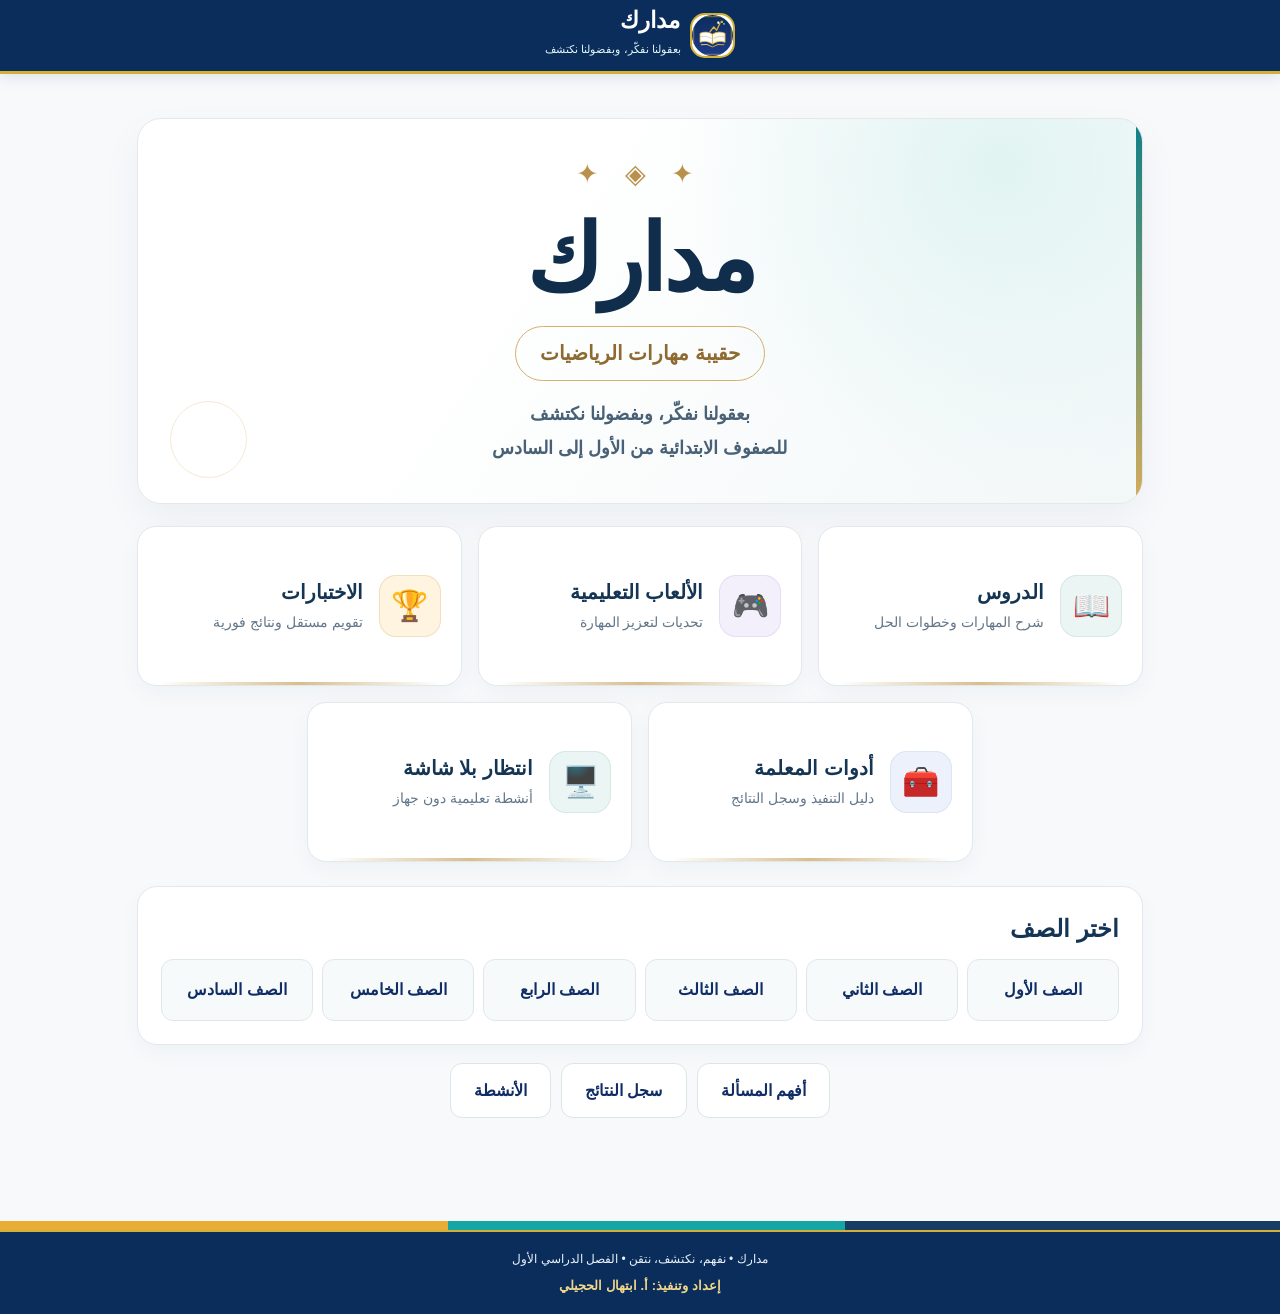
==== commit 8df901d9: "Publish typography refinement with refreshed offline cache" ====
--- a/madarek/index.html
+++ b/madarek/index.html
@@ -53,7 +53,7 @@
 @media(max-width:1020px){.dash{grid-template-columns:1fr}.sidecol{order:-1}.gradeTiles{grid-template-columns:repeat(6,1fr)}.gradeTile{min-height:76px}.featureGrid{grid-template-columns:repeat(4,minmax(0,1fr))}.topbar{padding:8px 12px}.toplinks button{padding:7px 9px;font-size:12px}}
 @media(max-width:700px){.container{padding:12px 11px 45px}.topbar{flex-wrap:wrap;min-height:unset;gap:4px;padding:6px 10px}.logo strong{font-size:22px}.mark{width:38px;height:38px;font-size:21px;border-radius:12px}.logo span{font-size:9px}.toplinks{width:100%;overflow:auto;justify-content:flex-start;padding-bottom:4px}.toplinks button{font-size:12px;min-height:36px;padding:4px 11px}.toplinks .miniicon{display:none}.hero{border-radius:18px}.hero-visual{aspect-ratio:905/400}.hero-actions{display:flex;justify-content:center;flex-wrap:wrap;padding:12px}.hero-actions .btn{width:100%;min-height:46px}.hero-sub{font-size:12px;text-align:center}.sidebox{padding:14px;border-radius:19px}.gradeTiles{grid-template-columns:repeat(3,1fr)}.gradeTile{min-height:75px;font-size:12px}.gradeTile strong{font-size:15px}.sectionTitle h2{font-size:19px}.featureGrid{grid-template-columns:repeat(2,1fr);gap:10px}.featureTile{min-height:120px;border-radius:17px;font-size:13px}.featureTile .fi{font-size:28px;min-width:58px}.skillgrid,.layout,.wordgrid{grid-template-columns:1fr}.liststeps{grid-template-columns:1fr}.skill{min-height:190px}.panel{padding:16px;border-radius:18px}.lessonhead{grid-template-columns:1fr;gap:7px;padding:17px;border-radius:20px}.lessonbadge{display:none}.quiz{padding:17px;border-radius:20px}.quiz .answers{grid-template-columns:1fr}.quiz .answer{min-height:64px}.grades{grid-template-columns:repeat(3,1fr)}.resultWrap{padding:20px}.resultWrap h1{font-size:24px}}
 @media print{header,.top,.footer,.return-nav,.btn,.hero-actions,.toplinks{display:none!important}body{background:white!important}.panel{box-shadow:none}#root{display:none!important}#printarea{display:block!important}}
-</style><style id="madarek-activity-styles">.md-pad-box{background:#fbfefd;border:1px solid #d5e5e7;border-radius:18px;padding:15px;margin:12px 0}.md-pad-box p{font-weight:800}.md-display{display:grid;place-items:center;min-height:65px;border:2px dashed #a7cbd0;border-radius:14px;font-size:25px;font-weight:900;background:white;color:#0b3049}.md-keygrid{display:grid;grid-template-columns:repeat(3,minmax(0,1fr));gap:8px;max-width:360px;margin:14px auto}.md-key{min-height:52px;border:1px solid #c6d7dd;border-radius:12px;background:#fff8e9;color:#0b3049;font-weight:900;font-size:22px}.md-pad-box>.btn{width:100%}.md-pad-box .toolbar{display:flex;flex-wrap:wrap;gap:8px}.md-pad-box .toolbar .btn{flex:1}.md-selected{background:#f2dfb0!important}.md-details{margin-top:12px;border:1px solid #dbe6ed;border-radius:13px;padding:12px 14px;background:#f7fafb;font-size:14px}.md-details summary{cursor:pointer;font-weight:900;color:#0b3049}.md-details p{margin:9px 0 2px}@media(max-width:575px){.md-key{min-height:50px}}</style><link rel="stylesheet" href="./screenfree.css?v=2"><link rel="stylesheet" href="./brand.css?v=2"><link rel="stylesheet" href="./approved.css?v=1"><link rel="stylesheet" href="https://fonts.cdnfonts.com/css/dubai"><link rel="stylesheet" href="./sections.css?v=9"><link rel="stylesheet" href="./values.css?v=2"><link rel="stylesheet" href="./classroom.css?v=3"><link rel="stylesheet" href="./math-rtl.css?v=1"><link rel="stylesheet" href="./visual-refresh.css?v=5"><link rel="stylesheet" href="./theme-2026.css?v=2"></head><body>
+</style><style id="madarek-activity-styles">.md-pad-box{background:#fbfefd;border:1px solid #d5e5e7;border-radius:18px;padding:15px;margin:12px 0}.md-pad-box p{font-weight:800}.md-display{display:grid;place-items:center;min-height:65px;border:2px dashed #a7cbd0;border-radius:14px;font-size:25px;font-weight:900;background:white;color:#0b3049}.md-keygrid{display:grid;grid-template-columns:repeat(3,minmax(0,1fr));gap:8px;max-width:360px;margin:14px auto}.md-key{min-height:52px;border:1px solid #c6d7dd;border-radius:12px;background:#fff8e9;color:#0b3049;font-weight:900;font-size:22px}.md-pad-box>.btn{width:100%}.md-pad-box .toolbar{display:flex;flex-wrap:wrap;gap:8px}.md-pad-box .toolbar .btn{flex:1}.md-selected{background:#f2dfb0!important}.md-details{margin-top:12px;border:1px solid #dbe6ed;border-radius:13px;padding:12px 14px;background:#f7fafb;font-size:14px}.md-details summary{cursor:pointer;font-weight:900;color:#0b3049}.md-details p{margin:9px 0 2px}@media(max-width:575px){.md-key{min-height:50px}}</style><link rel="stylesheet" href="./screenfree.css?v=2"><link rel="stylesheet" href="./brand.css?v=2"><link rel="stylesheet" href="./approved.css?v=1"><link rel="stylesheet" href="https://fonts.cdnfonts.com/css/dubai"><link rel="stylesheet" href="./sections.css?v=9"><link rel="stylesheet" href="./values.css?v=2"><link rel="stylesheet" href="./classroom.css?v=3"><link rel="stylesheet" href="./math-rtl.css?v=1"><link rel="stylesheet" href="./visual-refresh.css?v=5"><link rel="stylesheet" href="./theme-2026.css?v=3"></head><body>
 <header class="top"><div class="topbar"><div class="logo" onclick="goHome()" role="button" tabindex="0" onkeydown="if(event.key==='Enter')goHome()"><div class="mark"><img src="./icon-v6.svg" width="41" height="41" alt="شعار مدارك الجديد"></div><div><strong>مدارك</strong><span>بعقولنا نفكّر، وبفضولنا نكتشف</span></div></div><div class="toplinks"><button id="bhome" onclick="goHome()">الرئيسية</button><button id="bskills" onclick="goGradeSkills()">الدروس</button><button id="btests" onclick="goTests()">الاختبارات</button><button id="bwords" onclick="goWords()">أفهم المسألة</button><button id="bguide" onclick="goTeacherTools()">أدوات المعلمة</button><button id="bscreenfree" onclick="sfHome()">انتظار بلا شاشة</button></div></div></header>
 <main class="container" id="root"></main><div id="printarea"></div><div class="footwaves"></div><footer class="footer">مدارك • نفهم، نكتشف، نتقن • الفصل الدراسي الأول <span class="sf-global-credit">إعداد وتنفيذ: أ. ابتهال الحجيلي</span></footer>
 <script>
--- a/madarek/theme-2026.css
+++ b/madarek/theme-2026.css
@@ -27,3 +27,35 @@
 .md26-grade-grid button:hover,.md26-grade-grid button:focus-visible{background:#102d65;color:white}
 @media(max-width:700px){.md26-home{padding:12px 10px 25px}.md26-hero{padding:25px 10px 22px;border-radius:18px}.md26-grid{grid-template-columns:repeat(2,minmax(0,1fr));gap:10px}.md26-tile{min-height:90px;padding:11px;gap:8px;border-radius:15px}.md26-tile .md26-emoji{flex-basis:43px;height:43px;font-size:23px}.md26-tile strong{font-size:14px}.md26-tile small{font-size:11px}.md26-grade-grid{grid-template-columns:repeat(3,1fr)}}
 .md26-extras{display:flex;justify-content:center;gap:10px;flex-wrap:wrap;margin:18px 0}.md26-extras button{border:1px solid #d9b35c;background:white;color:#102d65;border-radius:12px;min-height:46px;padding:10px 20px;font-weight:800}.md26-tile:focus-visible,.md26-grade-grid button:focus-visible{outline:3px solid #0aa5b5;outline-offset:3px}.md26-tile:hover{transform:translateY(-2px);box-shadow:0 9px 0 #e5eef9,0 16px 22px #102d6515}
+
+/* الهوية التحريرية الراقية — نسخة ٣ */
+@import url('https://fonts.googleapis.com/css2?family=Tajawal:wght@400;500;600;700;800;900&display=swap');
+:root{--navy:#102a4b;--deep:#0b2340;--teal:#087e87;--gold:#c99c48;--ink:#18314d;--muted:#64748b}
+body{font-family:'Tajawal',Tahoma,Arial,sans-serif!important;background:#f7f9fb!important;color:var(--ink)}
+button{font-family:inherit!important}
+.md26-home{max-width:1050px;padding:22px 22px 45px}
+.md26-hero{border:1px solid #e6e8e8;border-radius:24px;min-height:300px;background:radial-gradient(circle at 86% 12%,#e1f4f2 0,transparent 35%),linear-gradient(125deg,#fff 35%,#f2f7f8 100%);padding:42px 22px 37px;box-shadow:0 16px 42px #142e4b0c}
+.md26-hero:before{content:'';position:absolute;right:0;top:0;bottom:0;width:6px;background:linear-gradient(#0e8088,#d5ac5c)}
+.md26-hero:after{content:'';position:absolute;left:32px;bottom:25px;width:75px;height:75px;border:1px solid #d5ac5c44;border-radius:50%;pointer-events:none}
+.md26-symbol{font-size:0;line-height:1;height:38px;margin-bottom:5px}
+.md26-symbol:before{content:'✦  ◈  ✦';font-size:27px;letter-spacing:9px;color:#b9914c}
+.md26-brand{font-family:'Tajawal',Tahoma,sans-serif;font-size:clamp(60px,11vw,92px);font-weight:900;letter-spacing:-3px;line-height:1.2;text-shadow:none;color:#102d4c;margin:5px 0 12px}
+.md26-sub{background:none;border:1px solid #d3b06e;border-radius:100px;color:#8e6a31;font-size:clamp(15px,3vw,20px);padding:8px 24px;font-weight:800;letter-spacing:0}
+.md26-desc{font-size:clamp(15px,2.5vw,18px);line-height:1.9;font-weight:600;color:#496176;margin-top:16px}
+.md26-grid{grid-template-columns:repeat(6,minmax(0,1fr));gap:16px;margin-top:22px}
+.md26-tile{grid-column:span 2;min-height:160px;border:1px solid #e3e8eb;border-radius:19px;padding:24px 20px;gap:16px;background:#fff;box-shadow:0 8px 24px #142e4b0a;transition:transform .2s ease,box-shadow .2s ease,border-color .2s ease;position:relative;overflow:hidden}
+.md26-tile:after{content:'';position:absolute;bottom:0;right:20px;left:20px;height:3px;background:linear-gradient(90deg,transparent,#c9a15b,transparent);opacity:.7}
+.md26-tile:nth-child(4){grid-column:2/span 2}.md26-tile:nth-child(5){grid-column:4/span 2}
+.md26-tile .md26-emoji{flex:0 0 62px;width:62px;height:62px;border-radius:17px;background:#eaf5f4;color:#087e87;font-size:30px;box-shadow:inset 0 0 0 1px #d6e9e6}
+.md26-tile:nth-child(2) .md26-emoji{background:#f3effb;box-shadow:inset 0 0 0 1px #e7ddf5}
+.md26-tile:nth-child(3) .md26-emoji{background:#fff4df;box-shadow:inset 0 0 0 1px #f0e0c0}
+.md26-tile:nth-child(4) .md26-emoji{background:#edf1fb;box-shadow:inset 0 0 0 1px #dce5f3}
+.md26-tile:nth-child(5) .md26-emoji{background:#eaf5f4;box-shadow:inset 0 0 0 1px #d6e9e6}
+.md26-tile strong{font-size:20px;font-weight:800;line-height:1.5;color:#153554}.md26-tile small{font-size:14px;line-height:1.7;color:#63778a;font-weight:500;margin-top:4px}
+.md26-tile:hover{transform:translateY(-3px);border-color:#d4b36f;box-shadow:0 15px 30px #142e4b15}
+.md26-grades{border:1px solid #e4e8ec;box-shadow:0 8px 22px #142e4b09;border-radius:20px;padding:23px;margin-top:24px}
+.md26-grades h2{font-size:24px;font-weight:800;color:#153554}
+.md26-grade-grid button{border:1px solid #dfe8e9;background:#f7fafb;min-height:62px;font-size:16px;font-weight:800;border-radius:12px}
+.md26-extras button{border:1px solid #dce5e8;background:#fff;font-weight:700;border-radius:12px;padding:12px 23px}
+@media(max-width:700px){.md26-home{padding:12px 13px 35px}.md26-hero{min-height:0;padding:29px 16px 30px;border-radius:20px}.md26-symbol{height:31px}.md26-brand{font-size:64px;margin:0 0 10px}.md26-desc{font-size:15px}.md26-grid{grid-template-columns:repeat(2,minmax(0,1fr));gap:12px;margin-top:15px}.md26-tile,.md26-tile:nth-child(4),.md26-tile:nth-child(5){grid-column:auto;min-height:136px;display:flex;flex-direction:column;align-items:flex-start;justify-content:center;gap:10px;padding:17px 14px;border-radius:16px}.md26-tile:nth-child(5){grid-column:1/-1;min-height:110px;flex-direction:row;align-items:center;justify-content:flex-start}.md26-tile .md26-emoji{flex:0 0 auto;width:47px;height:47px;border-radius:13px;font-size:24px}.md26-tile strong{font-size:16px}.md26-tile small{font-size:12px;margin-top:0}.md26-grades{padding:17px}.md26-grades h2{font-size:20px}.md26-grade-grid{grid-template-columns:repeat(3,minmax(0,1fr))}.md26-grade-grid button{font-size:14px;min-height:52px}}
+@media(prefers-reduced-motion:reduce){.md26-tile{transition:none}}
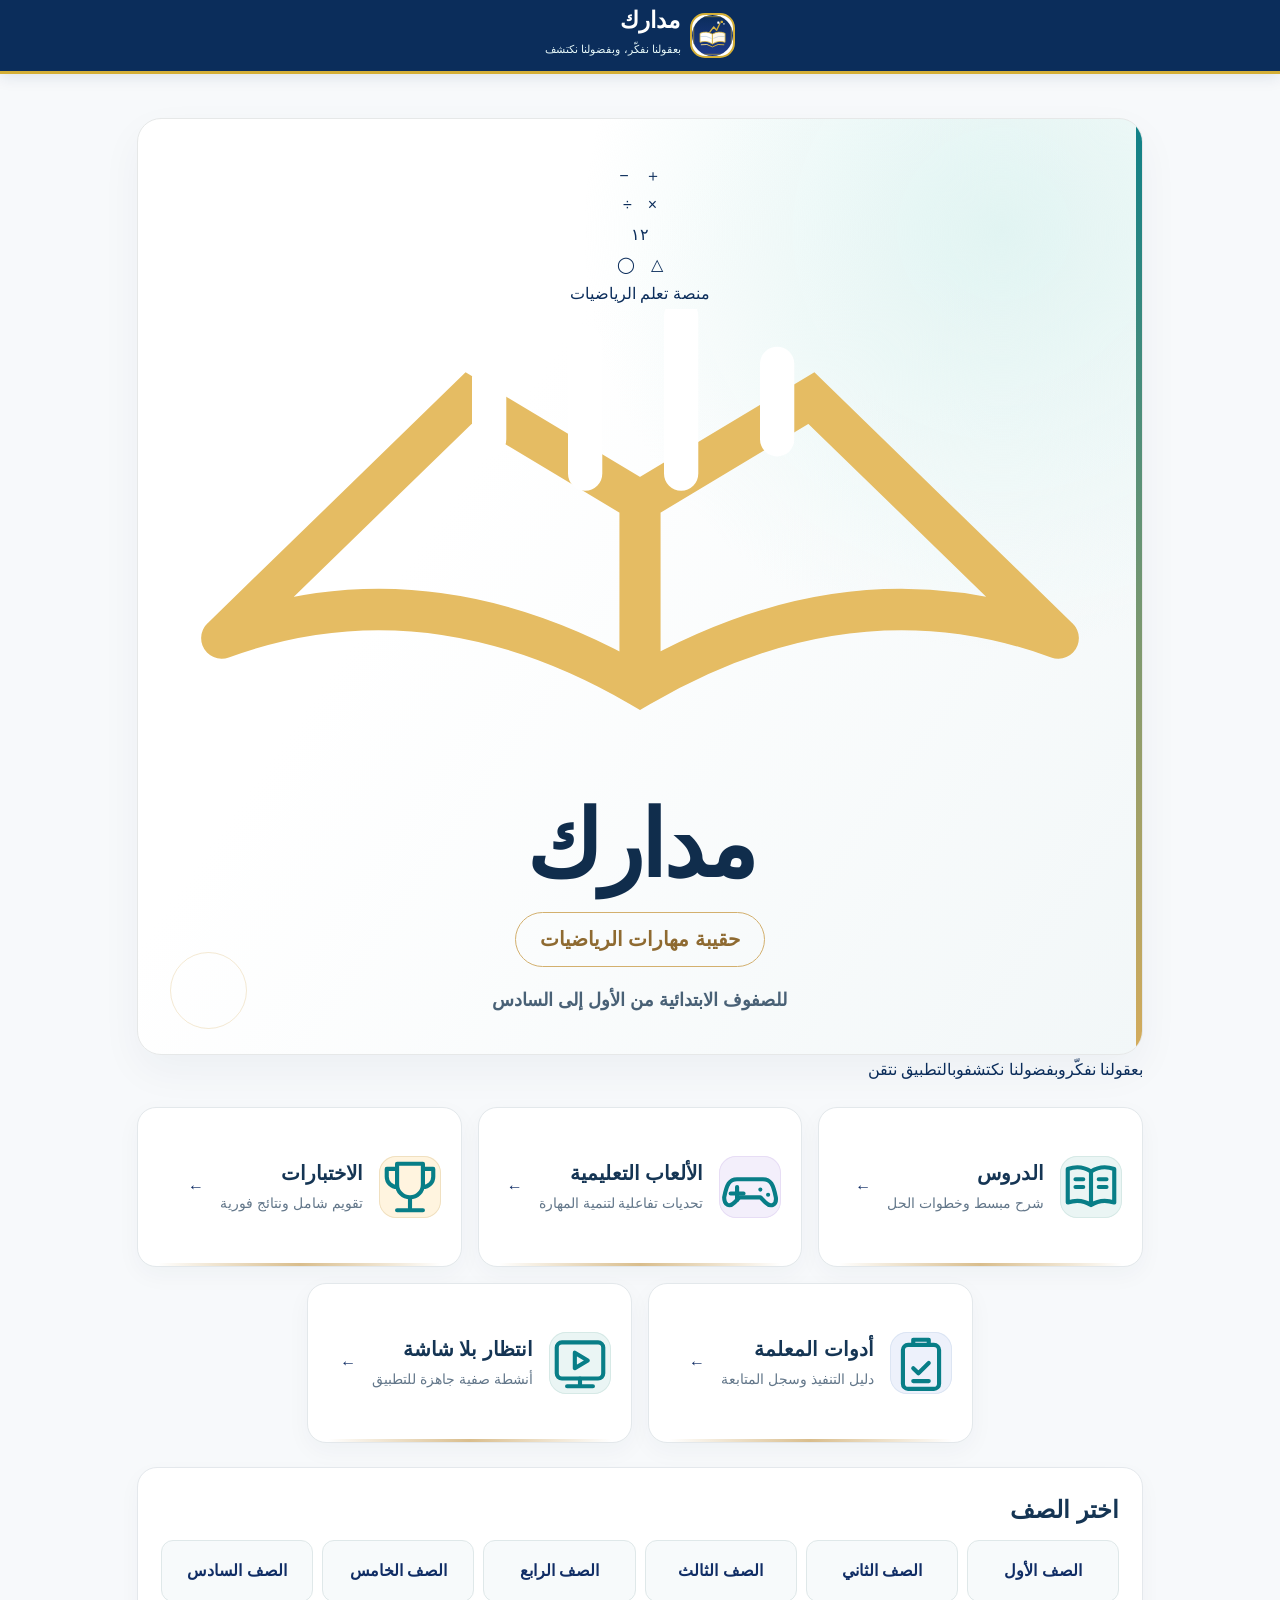
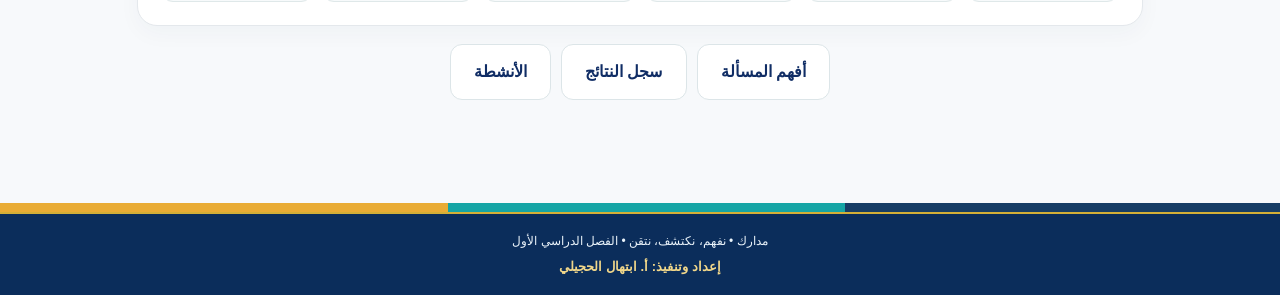
==== commit 643f9aa9: "Build mathematics-focused premium Madarek homepage with custom vector icons" ====
--- a/madarek/index.html
+++ b/madarek/index.html
@@ -53,7 +53,7 @@
 @media(max-width:1020px){.dash{grid-template-columns:1fr}.sidecol{order:-1}.gradeTiles{grid-template-columns:repeat(6,1fr)}.gradeTile{min-height:76px}.featureGrid{grid-template-columns:repeat(4,minmax(0,1fr))}.topbar{padding:8px 12px}.toplinks button{padding:7px 9px;font-size:12px}}
 @media(max-width:700px){.container{padding:12px 11px 45px}.topbar{flex-wrap:wrap;min-height:unset;gap:4px;padding:6px 10px}.logo strong{font-size:22px}.mark{width:38px;height:38px;font-size:21px;border-radius:12px}.logo span{font-size:9px}.toplinks{width:100%;overflow:auto;justify-content:flex-start;padding-bottom:4px}.toplinks button{font-size:12px;min-height:36px;padding:4px 11px}.toplinks .miniicon{display:none}.hero{border-radius:18px}.hero-visual{aspect-ratio:905/400}.hero-actions{display:flex;justify-content:center;flex-wrap:wrap;padding:12px}.hero-actions .btn{width:100%;min-height:46px}.hero-sub{font-size:12px;text-align:center}.sidebox{padding:14px;border-radius:19px}.gradeTiles{grid-template-columns:repeat(3,1fr)}.gradeTile{min-height:75px;font-size:12px}.gradeTile strong{font-size:15px}.sectionTitle h2{font-size:19px}.featureGrid{grid-template-columns:repeat(2,1fr);gap:10px}.featureTile{min-height:120px;border-radius:17px;font-size:13px}.featureTile .fi{font-size:28px;min-width:58px}.skillgrid,.layout,.wordgrid{grid-template-columns:1fr}.liststeps{grid-template-columns:1fr}.skill{min-height:190px}.panel{padding:16px;border-radius:18px}.lessonhead{grid-template-columns:1fr;gap:7px;padding:17px;border-radius:20px}.lessonbadge{display:none}.quiz{padding:17px;border-radius:20px}.quiz .answers{grid-template-columns:1fr}.quiz .answer{min-height:64px}.grades{grid-template-columns:repeat(3,1fr)}.resultWrap{padding:20px}.resultWrap h1{font-size:24px}}
 @media print{header,.top,.footer,.return-nav,.btn,.hero-actions,.toplinks{display:none!important}body{background:white!important}.panel{box-shadow:none}#root{display:none!important}#printarea{display:block!important}}
-</style><style id="madarek-activity-styles">.md-pad-box{background:#fbfefd;border:1px solid #d5e5e7;border-radius:18px;padding:15px;margin:12px 0}.md-pad-box p{font-weight:800}.md-display{display:grid;place-items:center;min-height:65px;border:2px dashed #a7cbd0;border-radius:14px;font-size:25px;font-weight:900;background:white;color:#0b3049}.md-keygrid{display:grid;grid-template-columns:repeat(3,minmax(0,1fr));gap:8px;max-width:360px;margin:14px auto}.md-key{min-height:52px;border:1px solid #c6d7dd;border-radius:12px;background:#fff8e9;color:#0b3049;font-weight:900;font-size:22px}.md-pad-box>.btn{width:100%}.md-pad-box .toolbar{display:flex;flex-wrap:wrap;gap:8px}.md-pad-box .toolbar .btn{flex:1}.md-selected{background:#f2dfb0!important}.md-details{margin-top:12px;border:1px solid #dbe6ed;border-radius:13px;padding:12px 14px;background:#f7fafb;font-size:14px}.md-details summary{cursor:pointer;font-weight:900;color:#0b3049}.md-details p{margin:9px 0 2px}@media(max-width:575px){.md-key{min-height:50px}}</style><link rel="stylesheet" href="./screenfree.css?v=2"><link rel="stylesheet" href="./brand.css?v=2"><link rel="stylesheet" href="./approved.css?v=1"><link rel="stylesheet" href="https://fonts.cdnfonts.com/css/dubai"><link rel="stylesheet" href="./sections.css?v=9"><link rel="stylesheet" href="./values.css?v=2"><link rel="stylesheet" href="./classroom.css?v=3"><link rel="stylesheet" href="./math-rtl.css?v=1"><link rel="stylesheet" href="./visual-refresh.css?v=5"><link rel="stylesheet" href="./theme-2026.css?v=3"></head><body>
+</style><style id="madarek-activity-styles">.md-pad-box{background:#fbfefd;border:1px solid #d5e5e7;border-radius:18px;padding:15px;margin:12px 0}.md-pad-box p{font-weight:800}.md-display{display:grid;place-items:center;min-height:65px;border:2px dashed #a7cbd0;border-radius:14px;font-size:25px;font-weight:900;background:white;color:#0b3049}.md-keygrid{display:grid;grid-template-columns:repeat(3,minmax(0,1fr));gap:8px;max-width:360px;margin:14px auto}.md-key{min-height:52px;border:1px solid #c6d7dd;border-radius:12px;background:#fff8e9;color:#0b3049;font-weight:900;font-size:22px}.md-pad-box>.btn{width:100%}.md-pad-box .toolbar{display:flex;flex-wrap:wrap;gap:8px}.md-pad-box .toolbar .btn{flex:1}.md-selected{background:#f2dfb0!important}.md-details{margin-top:12px;border:1px solid #dbe6ed;border-radius:13px;padding:12px 14px;background:#f7fafb;font-size:14px}.md-details summary{cursor:pointer;font-weight:900;color:#0b3049}.md-details p{margin:9px 0 2px}@media(max-width:575px){.md-key{min-height:50px}}</style><link rel="stylesheet" href="./screenfree.css?v=2"><link rel="stylesheet" href="./brand.css?v=2"><link rel="stylesheet" href="./approved.css?v=1"><link rel="stylesheet" href="https://fonts.cdnfonts.com/css/dubai"><link rel="stylesheet" href="./sections.css?v=9"><link rel="stylesheet" href="./values.css?v=2"><link rel="stylesheet" href="./classroom.css?v=3"><link rel="stylesheet" href="./math-rtl.css?v=1"><link rel="stylesheet" href="./visual-refresh.css?v=5"><link rel="stylesheet" href="./theme-2026.css?v=4"></head><body>
 <header class="top"><div class="topbar"><div class="logo" onclick="goHome()" role="button" tabindex="0" onkeydown="if(event.key==='Enter')goHome()"><div class="mark"><img src="./icon-v6.svg" width="41" height="41" alt="شعار مدارك الجديد"></div><div><strong>مدارك</strong><span>بعقولنا نفكّر، وبفضولنا نكتشف</span></div></div><div class="toplinks"><button id="bhome" onclick="goHome()">الرئيسية</button><button id="bskills" onclick="goGradeSkills()">الدروس</button><button id="btests" onclick="goTests()">الاختبارات</button><button id="bwords" onclick="goWords()">أفهم المسألة</button><button id="bguide" onclick="goTeacherTools()">أدوات المعلمة</button><button id="bscreenfree" onclick="sfHome()">انتظار بلا شاشة</button></div></div></header>
 <main class="container" id="root"></main><div id="printarea"></div><div class="footwaves"></div><footer class="footer">مدارك • نفهم، نكتشف، نتقن • الفصل الدراسي الأول <span class="sf-global-credit">إعداد وتنفيذ: أ. ابتهال الحجيلي</span></footer>
 <script>
@@ -91,17 +91,25 @@
 function goHome(){
  activeId=null;
  const items=[
- ['📖','الدروس','شرح المهارات وخطوات الحل','goGradeSkills()'],
- ['🎮','الألعاب التعليمية','تحديات لتعزيز المهارة','goGradeSkills()'],
- ['🏆','الاختبارات','تقويم مستقل ونتائج فورية','goTests()'],
- ['🧰','أدوات المعلمة','دليل التنفيذ وسجل النتائج','goTeacherTools()'],
- ['🖥️','انتظار بلا شاشة','أنشطة تعليمية دون جهاز','sfHome()']
+ ['book-open','الدروس','شرح مبسط وخطوات الحل','goGradeSkills()'],
+ ['gamepad-2','الألعاب التعليمية','تحديات تفاعلية لتنمية المهارة','goGradeSkills()'],
+ ['trophy','الاختبارات','تقويم شامل ونتائج فورية','goTests()'],
+ ['clipboard-check','أدوات المعلمة','دليل التنفيذ وسجل المتابعة','goTeacherTools()'],
+ ['monitor-play','انتظار بلا شاشة','أنشطة صفية جاهزة للتطبيق','sfHome()']
  ];
- const tiles=items.map(([icon,title,desc,action])=>'<button type="button" class="md26-tile" onclick="'+action+'"><span class="md26-emoji" aria-hidden="true">'+icon+'</span><span><strong>'+title+'</strong><small>'+desc+'</small></span></button>').join('');
+ const drawings={
+ 'book-open':'<path d="M12 6c-3-2-6-2-9-1v13c3-1 6-1 9 1 3-2 6-2 9-1V5c-3-1-6-1-9 1Zm0 0v13"/><path d="M6 9h3m-3 3h3m6-3h3m-3 3h3"/>',
+ 'gamepad-2':'<path d="M7 9h10c3 0 4 2 5 7 .4 3-2 4-4 2l-2-2H8l-2 2c-2 2-4 1-4-2 1-5 2-7 5-7Z"/><path d="M7 12v5m-2.5-2.5h5M16 13h.01M19 15h.01"/>',
+ 'trophy':'<path d="M7 3h10v8a5 5 0 0 1-10 0V3ZM7 5H3v3a4 4 0 0 0 4 4m10-7h4v3a4 4 0 0 1-4 4M12 16v4m-5 1h10"/>',
+ 'clipboard-check':'<rect x="5" y="5" width="14" height="17" rx="2"/><path d="M9 5V3h6v2m-6 9 2 2 4-4M9 19h6"/>',
+ 'monitor-play':'<rect x="3" y="4" width="18" height="14" rx="2"/><path d="m10 8 5 3-5 3V8Zm2 10v3m-5 0h10"/>'
+ };
+ const tiles=items.map(([id,title,desc,action],i)=>'<button type="button" class="md26-tile md26-tile-'+i+'" onclick="'+action+'"><span class="md26-emoji" aria-hidden="true"><svg viewBox="0 0 24 24" fill="none" stroke="currentColor" stroke-width="1.6" stroke-linecap="round" stroke-linejoin="round">'+drawings[id]+'</svg></span><span class="md26-copy"><strong>'+title+'</strong><small>'+desc+'</small></span><span class="md26-arrow" aria-hidden="true">←</span></button>').join('');
  const grades=GRADES.map((g,i)=>'<button type="button" onclick="setGradeAndOpen('+i+')">الصف '+g+'</button>').join('');
- const hero='<header class="md26-hero"><div class="md26-symbol" aria-hidden="true">✦ 📖 ✦</div><h1 class="md26-brand">مدارك</h1><div class="md26-sub">حقيبة مهارات الرياضيات</div><p class="md26-desc">بعقولنا نفكّر، وبفضولنا نكتشف<br>للصفوف الابتدائية من الأول إلى السادس</p></header>';
+ const hero='<header class="md26-hero"><div class="md26-math md26-math-a" aria-hidden="true">＋　−<br>×　÷</div><div class="md26-math md26-math-b" aria-hidden="true">١٢<br>△　◯</div><div class="md26-hero-inner"><span class="md26-eyebrow">منصة تعلم الرياضيات</span><div class="md26-mark" aria-hidden="true"><svg viewBox="0 0 140 68"><path d="M9 48 45 13 70 28 95 13 131 48M9 48q30-11 61 7 31-18 61-7M70 28v27" fill="none" stroke="#e5bc63" stroke-width="6" stroke-linecap="round"/><path d="M48 19v-9m14 14V5m14 19V1m14 18V8" stroke="#fff" stroke-width="5" stroke-linecap="round"/></svg></div><h1 class="md26-brand">مدارك</h1><div class="md26-sub">حقيبة مهارات الرياضيات</div><p class="md26-desc">للصفوف الابتدائية من الأول إلى السادس</p></div></header>';
+ const motto='<div class="md26-motto"><span>بعقولنا نفكّر</span><span>وبفضولنا نكتشف</span><span>وبالتطبيق نتقن</span></div>';
  const extras='<nav class="md26-extras" aria-label="أقسام إضافية"><button onclick="goWords()">أفهم المسألة</button><button onclick="goRecord()">سجل النتائج</button><button onclick="goGradeSkills()">الأنشطة</button></nav>';
- mount('<div class="md26-home">'+hero+'<section class="md26-grid" aria-label="أقسام مدارك">'+tiles+'</section><section class="md26-grades"><h2>اختر الصف</h2><div class="md26-grade-grid">'+grades+'</div></section>'+extras+'</div>','home','home');
+ mount('<div class="md26-home">'+hero+motto+'<section class="md26-grid" aria-label="أقسام مدارك">'+tiles+'</section><section class="md26-grades"><h2>اختر الصف</h2><div class="md26-grade-grid">'+grades+'</div></section>'+extras+'</div>','home','home');
 }
 function setGradeAndOpen(i){selectedGrade=i;goGradeSkills()}
 function setGrade(i){selectedGrade=i;goGradeSkills()}
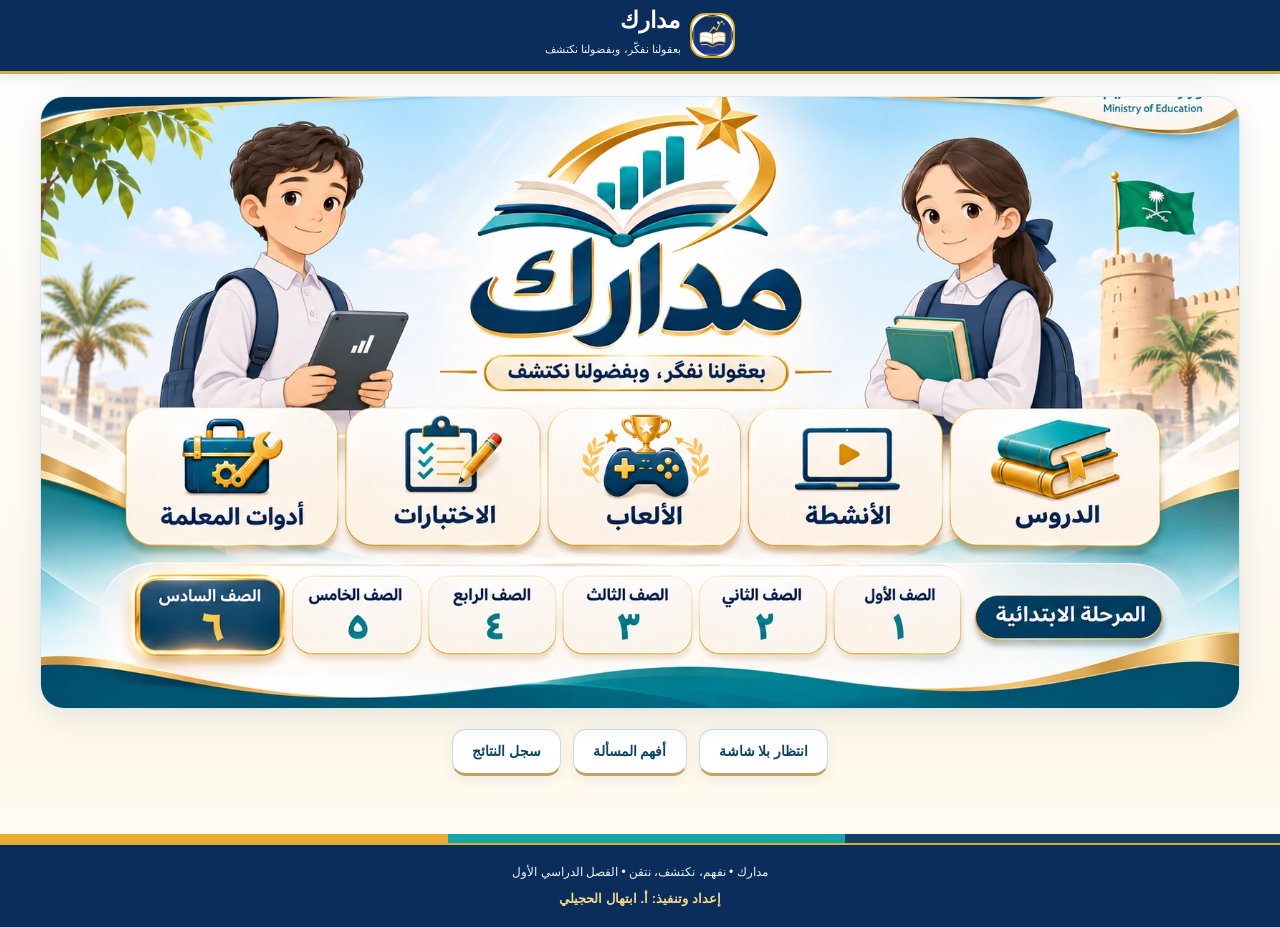
==== commit 9582aebd: "Emergency restore Madarek complete working interface and content from historical revision" ====
--- a/madarek/index.html
+++ b/madarek/index.html
@@ -53,7 +53,7 @@
 @media(max-width:1020px){.dash{grid-template-columns:1fr}.sidecol{order:-1}.gradeTiles{grid-template-columns:repeat(6,1fr)}.gradeTile{min-height:76px}.featureGrid{grid-template-columns:repeat(4,minmax(0,1fr))}.topbar{padding:8px 12px}.toplinks button{padding:7px 9px;font-size:12px}}
 @media(max-width:700px){.container{padding:12px 11px 45px}.topbar{flex-wrap:wrap;min-height:unset;gap:4px;padding:6px 10px}.logo strong{font-size:22px}.mark{width:38px;height:38px;font-size:21px;border-radius:12px}.logo span{font-size:9px}.toplinks{width:100%;overflow:auto;justify-content:flex-start;padding-bottom:4px}.toplinks button{font-size:12px;min-height:36px;padding:4px 11px}.toplinks .miniicon{display:none}.hero{border-radius:18px}.hero-visual{aspect-ratio:905/400}.hero-actions{display:flex;justify-content:center;flex-wrap:wrap;padding:12px}.hero-actions .btn{width:100%;min-height:46px}.hero-sub{font-size:12px;text-align:center}.sidebox{padding:14px;border-radius:19px}.gradeTiles{grid-template-columns:repeat(3,1fr)}.gradeTile{min-height:75px;font-size:12px}.gradeTile strong{font-size:15px}.sectionTitle h2{font-size:19px}.featureGrid{grid-template-columns:repeat(2,1fr);gap:10px}.featureTile{min-height:120px;border-radius:17px;font-size:13px}.featureTile .fi{font-size:28px;min-width:58px}.skillgrid,.layout,.wordgrid{grid-template-columns:1fr}.liststeps{grid-template-columns:1fr}.skill{min-height:190px}.panel{padding:16px;border-radius:18px}.lessonhead{grid-template-columns:1fr;gap:7px;padding:17px;border-radius:20px}.lessonbadge{display:none}.quiz{padding:17px;border-radius:20px}.quiz .answers{grid-template-columns:1fr}.quiz .answer{min-height:64px}.grades{grid-template-columns:repeat(3,1fr)}.resultWrap{padding:20px}.resultWrap h1{font-size:24px}}
 @media print{header,.top,.footer,.return-nav,.btn,.hero-actions,.toplinks{display:none!important}body{background:white!important}.panel{box-shadow:none}#root{display:none!important}#printarea{display:block!important}}
-</style><style id="madarek-activity-styles">.md-pad-box{background:#fbfefd;border:1px solid #d5e5e7;border-radius:18px;padding:15px;margin:12px 0}.md-pad-box p{font-weight:800}.md-display{display:grid;place-items:center;min-height:65px;border:2px dashed #a7cbd0;border-radius:14px;font-size:25px;font-weight:900;background:white;color:#0b3049}.md-keygrid{display:grid;grid-template-columns:repeat(3,minmax(0,1fr));gap:8px;max-width:360px;margin:14px auto}.md-key{min-height:52px;border:1px solid #c6d7dd;border-radius:12px;background:#fff8e9;color:#0b3049;font-weight:900;font-size:22px}.md-pad-box>.btn{width:100%}.md-pad-box .toolbar{display:flex;flex-wrap:wrap;gap:8px}.md-pad-box .toolbar .btn{flex:1}.md-selected{background:#f2dfb0!important}.md-details{margin-top:12px;border:1px solid #dbe6ed;border-radius:13px;padding:12px 14px;background:#f7fafb;font-size:14px}.md-details summary{cursor:pointer;font-weight:900;color:#0b3049}.md-details p{margin:9px 0 2px}@media(max-width:575px){.md-key{min-height:50px}}</style><link rel="stylesheet" href="./screenfree.css?v=2"><link rel="stylesheet" href="./brand.css?v=2"><link rel="stylesheet" href="./approved.css?v=1"><link rel="stylesheet" href="https://fonts.cdnfonts.com/css/dubai"><link rel="stylesheet" href="./sections.css?v=9"><link rel="stylesheet" href="./values.css?v=2"><link rel="stylesheet" href="./classroom.css?v=3"><link rel="stylesheet" href="./math-rtl.css?v=1"><link rel="stylesheet" href="./visual-refresh.css?v=5"><link rel="stylesheet" href="./theme-2026.css?v=4"></head><body>
+</style><style id="madarek-activity-styles">.md-pad-box{background:#fbfefd;border:1px solid #d5e5e7;border-radius:18px;padding:15px;margin:12px 0}.md-pad-box p{font-weight:800}.md-display{display:grid;place-items:center;min-height:65px;border:2px dashed #a7cbd0;border-radius:14px;font-size:25px;font-weight:900;background:white;color:#0b3049}.md-keygrid{display:grid;grid-template-columns:repeat(3,minmax(0,1fr));gap:8px;max-width:360px;margin:14px auto}.md-key{min-height:52px;border:1px solid #c6d7dd;border-radius:12px;background:#fff8e9;color:#0b3049;font-weight:900;font-size:22px}.md-pad-box>.btn{width:100%}.md-pad-box .toolbar{display:flex;flex-wrap:wrap;gap:8px}.md-pad-box .toolbar .btn{flex:1}.md-selected{background:#f2dfb0!important}.md-details{margin-top:12px;border:1px solid #dbe6ed;border-radius:13px;padding:12px 14px;background:#f7fafb;font-size:14px}.md-details summary{cursor:pointer;font-weight:900;color:#0b3049}.md-details p{margin:9px 0 2px}@media(max-width:575px){.md-key{min-height:50px}}</style><link rel="stylesheet" href="./screenfree.css?v=2"><link rel="stylesheet" href="./brand.css?v=2"><link rel="stylesheet" href="./approved.css?v=1"><link rel="stylesheet" href="https://fonts.cdnfonts.com/css/dubai"><link rel="stylesheet" href="./sections.css?v=9"><link rel="stylesheet" href="./values.css?v=2"><link rel="stylesheet" href="./classroom.css?v=3"><link rel="stylesheet" href="./math-rtl.css?v=1"><link rel="stylesheet" href="./visual-refresh.css?v=5"></head><body>
 <header class="top"><div class="topbar"><div class="logo" onclick="goHome()" role="button" tabindex="0" onkeydown="if(event.key==='Enter')goHome()"><div class="mark"><img src="./icon-v6.svg" width="41" height="41" alt="شعار مدارك الجديد"></div><div><strong>مدارك</strong><span>بعقولنا نفكّر، وبفضولنا نكتشف</span></div></div><div class="toplinks"><button id="bhome" onclick="goHome()">الرئيسية</button><button id="bskills" onclick="goGradeSkills()">الدروس</button><button id="btests" onclick="goTests()">الاختبارات</button><button id="bwords" onclick="goWords()">أفهم المسألة</button><button id="bguide" onclick="goTeacherTools()">أدوات المعلمة</button><button id="bscreenfree" onclick="sfHome()">انتظار بلا شاشة</button></div></div></header>
 <main class="container" id="root"></main><div id="printarea"></div><div class="footwaves"></div><footer class="footer">مدارك • نفهم، نكتشف، نتقن • الفصل الدراسي الأول <span class="sf-global-credit">إعداد وتنفيذ: أ. ابتهال الحجيلي</span></footer>
 <script>
@@ -88,28 +88,103 @@
 if(s.title==='إيجاد القاسم المشترك الأكبر')return `<div class="math-visual"><strong>أحدد القواسم المشتركة</strong><div class="math-visual-row"><span>قواسم ١٢</span><b>١، ٢، ٣، ٤، ٦، ١٢</b></div><div class="math-visual-row"><span>قواسم ١٨</span><b>١، ٢، ٣، ٦، ٩، ١٨</b></div><div class="math-visual-result">القواسم المشتركة: ١، ٢، ٣، ٦ <strong>← الأكبر ٦</strong></div></div>`;
 if(s.title==='إيجاد المضاعف المشترك الأصغر')return `<div class="math-visual"><strong>أتابع المضاعفات حتى أجد أول عدد مشترك</strong><div class="math-visual-row"><span>مضاعفات ٤</span><b>٤، ٨، ١٢، ١٦، ٢٠</b></div><div class="math-visual-row"><span>مضاعفات ٦</span><b>٦، ١٢، ١٨، ٢٤</b></div><div class="math-visual-result">أول مضاعف موجب مشترك <strong>← ١٢</strong></div></div>`;
 let idx=s.index;if(s.g<=2){if(idx===0||idx===6){return `<svg class="featureart" viewBox="0 0 360 112" role="img" aria-label="نمط ألوان متكرر"><rect width="360" height="112" rx="15" fill="#f4faf8"/>${Array.from({length:8},(_,j)=>`<${j%2?'circle':'rect'} ${j%2?`cx="${30+j*42}" cy="58" r="17"`:`x="${15+j*42}" y="41" width="32" height="33" rx="8"`} fill="${j%2?'#eeb65b':'#0e898c'}"/>`).join('')}</svg>`}if(idx===1||idx===5){return `<svg class="featureart" viewBox="0 0 360 112" role="img" aria-label="مكعبات للعد"><rect width="360" height="112" rx="15" fill="#f4faf8"/>${Array.from({length:10},(_,j)=>`<rect x="${20+(j%5)*64}" y="${14+Math.floor(j/5)*47}" width="40" height="36" rx="8" fill="${j<5?'#6bc4c3':'#eec66d'}"/><circle cx="${40+(j%5)*64}" cy="${32+Math.floor(j/5)*47}" r="5" fill="white"/>`).join('')}</svg>`}if(idx===2){return `<svg class="featureart" viewBox="0 0 360 112" role="img" aria-label="خط الأعداد من خمسة إلى عشرة"><rect width="360" height="112" rx="15" fill="#f4faf8"/><path d="M26 59 L335 59" stroke="#168c91" stroke-width="4"/>${Array.from({length:6},(_,j)=>`<path d="M${38+j*56} 48v23" stroke="#2a6c79" stroke-width="3"/><text x="${38+j*56}" y="90" text-anchor="middle" fill="#153b55" font-size="18">${fmt(5+j)}</text>`).join('')}</svg>`}return `<svg class="featureart" viewBox="0 0 360 112" role="img" aria-label="مجموعتان من الأشكال"><rect width="360" height="112" rx="15" fill="#f4faf8"/>${Array.from({length:3},(_,j)=>`<circle cx="${45+j*42}" cy="55" r="18" fill="#eab45d"/>`).join('')}<text x="180" y="70" font-size="35" fill="#19556c">+</text>${Array.from({length:4},(_,j)=>`<circle cx="${237+(j%2)*44}" cy="${35+Math.floor(j/2)*38}" r="15" fill="#56a9b4"/>`).join('')}</svg>`}if(s.g===3&&idx===12){return `<svg class="featureart" viewBox="0 0 360 112" role="img" aria-label="مجموعات متساوية للضرب"><rect width="360" height="112" rx="15" fill="#f4faf8"/>${Array.from({length:12},(_,j)=>`<circle cx="${51+(j%4)*84}" cy="${25+Math.floor(j/4)*31}" r="10" fill="${j%4===0?'#e6ad5b':'#58aeb4'}"/>`).join('')}</svg>`}return `<svg class="featureart" viewBox="0 0 360 112" role="img" aria-label="تمثيل بصري للكميات"><rect width="360" height="112" rx="15" fill="#f4faf8"/><rect x="35" y="59" width="46" height="30" rx="7" fill="#64b1b5"/><rect x="95" y="40" width="46" height="49" rx="7" fill="#efc16c"/><rect x="155" y="23" width="46" height="66" rx="7" fill="#86a4d8"/><rect x="215" y="47" width="46" height="42" rx="7" fill="#e99f99"/><rect x="275" y="31" width="46" height="58" rx="7" fill="#64b1b5"/><path d="M22 91h316" stroke="#50758a" stroke-width="2"/></svg>`}
+function goHome(){activeId=null;let list=SKILLS.filter(s=>s.g===selectedGrade+1);mount(`<section class="hero"><div><div class="eyebrow">نتعلم بالفهم، ونختبر بوعي</div><h1>مدارك | حقيبة المهارات الرياضية</h1><p>اختاري الصف ثم المهارة. ستجد معلمة الانتظار تمهيدًا قصيرًا، وملخصًا واضحًا مع مثال مصور، ثم ستة تحديات تتدرج من الفهم إلى التحليل والتفسير.</p><div class="pillrow"><span class="pill">الفصل الدراسي الأول</span><span class="pill gold">${fmt(SKILLS.length)} مهارة</span><span class="pill">${fmt(SKILLS.length*6)} سؤالًا</span></div></div>${heroSVG()}</section><section class="panel"><div class="panelhead"><h2>اختاري الصف</h2><small>مهارات الفصل الدراسي الأول لكل صف</small></div><div class="grades">${GRADES.map((g,i)=>`<button class="grade ${i===selectedGrade?'selected':''}" onclick="setGrade(${i})">${g}<small>الابتدائي</small></button>`).join('')}</div></section><section class="panel"><div class="panelhead"><h2>مهارات الصف ${GRADES[selectedGrade]}</h2><span class="pill">${fmt(list.length)} مهارات</span></div><div class="skillgrid">${list.map(s=>`<article class="skill"><span class="eyebrow">المهارة ${fmt(list.indexOf(s)+1)}</span><h3>${esc(s.title)}</h3><p>${esc(s.idea)}</p><div class="pillrow"><span class="pill">ملخص ومثال مصور</span><span class="pill gold">٦ تحديات</span></div><button class="btn action" onclick="openSkill(${s.index})">افتحي المهارة</button></article>`).join('')}</div></section>`, 'home')}
+function setGrade(i){selectedGrade=i;goHome()}
+const TEASER_QUESTIONS = {
+  0:"أمامك نمط: دائرة، مربع، دائرة، مربع. ما الشكل الذي يأتي بعد ذلك؟",
+  1:"كيف تمثل العدد ٩ باستخدام المكعبات؟ وكيف تتحقق من العدد؟",
+  2:"أمامك العددان ١٣ و١٧. أيهما أكبر؟ وكيف يساعدك خط الأعداد؟",
+  3:"في صندوق ٤ أقلام، ثم أضيفت ٣ أقلام. كيف تعرف عدد الأقلام كلها؟",
+  4:"مع ريم ٦ بطاقات، وأعطتها صديقتها بطاقتين. ما المعلومات المهمة؟ وكيف تبدأ الحل؟",
+  5:"في العدد ٦٨، ماذا يخبرك الرقم ٦؟ وماذا يخبرك الرقم ٨؟",
+  6:"أكمل العد: ٥، ١٠، ١٥، … ما المقدار الذي يزيد في كل خطوة؟",
+  7:"لدى سالم ٢٤ مكعبًا، وأضيفت ١٣ مكعبًا. كيف تجمع العشرات والآحاد؟",
+  8:"كان مع نورة ١٧ ملصقًا، وأعطت صديقتها ٥ ملصقات. ما المطلوب قبل اختيار العملية؟",
+  9:"كيف تقرأ العدد ٣٤٬٢٠٥؟ وما قيمة الرقم ٤ فيه؟",
+  10:"أمامك العددان ٤٢٬١٠٠ و٤١٬٩٩٩. أيهما أكبر؟ وكيف عرفت؟",
+  11:"أمامك العددان ٣٢٥ و١٤٢. كيف تجمعهما باستعمال القيمة المنزلية؟",
+  12:"هناك ٣ صفوف، في كل صف ٤ مقاعد. كيف تجد عدد المقاعد جميعها؟",
+  13:"في مكتبة ٢٣٠ كتابًا، استُعير منها ٧٠ كتابًا. كيف تعرف عدد الكتب الباقية؟",
+  14:"أمامك العددان ١٬٢٠٠٬٠٠٠ و٩٥٠٬٠٠٠. ما المنزلة التي تبدأ بها المقارنة؟",
+  15:"نريد تقريب العدد ٣٬٤٦٠ إلى أقرب مئة. بين أي مئتين متتاليتين يقع؟",
+  16:"كيف تجمع ١٬٢٧٥ و٢٬٣٤٠ دون الخلط بين المنازل؟",
+  17:"اشترت هند ٦ أقلام ثم اشترت قلمين آخرين. كيف تكتب جملة عددية تصف الموقف؟",
+  18:"شارك في النشاط ١٢٥ طالبًا، ثم انضم ٣٥ طالبًا. كيف تحدد العملية المناسبة؟",
+  19:"أمامك العددان ١٫٢٥ و١٫٢. كيف تعرف أي العددين العشريين أكبر؟",
+  20:"إذا رمزنا إلى عدد بالحرف س، فكيف نكتب عبارة تعني زيادة ذلك العدد بمقدار ٣؟",
+  21:"هل نحسب الجمع أولًا أم الضرب في العبارة ٣ + ٤ × ٢؟ ولماذا؟",
+  22:"كيف تمثل الكسر ٧⁄٤ باستخدام أشكال مقسمة إلى أرباع؟",
+  23:"كيف تجمع ٢٫٣ و١٫٤ مع مراعاة منازل الأرقام؟",
+  24:"معنا ٦ علب، في كل علبة ٨ أقلام. كيف تعرف العدد الكلي للأقلام؟",
+  25:"كيف تعرف أكبر عدد يقسم ١٢ و١٨ دون باقٍ؟",
+  26:"يرن جرس كل ٤ دقائق، وآخر كل ٦ دقائق. متى يرن الجرسان معًا مرة أخرى؟",
+  27:"إذا جمعت بيانات عن الكتب المقروءة في أربعة صفوف، فأي تمثيل يساعدك على المقارنة؟",
+  28:"لديك القيم ٢، ٣، ٣، ٨. ما القيمة الأكثر تكرارًا؟ وما اسم هذا المقياس؟",
+  29:"كيف تحول ٣ كيلوجرامات إلى جرامات؟ ما العلاقة بين الوحدتين؟",
+  30:"تحتاج كل علبة إلى ٢٫٥ لتر من العصير. كيف تجد الكمية اللازمة لأربع علب؟"
+};
+function introPanel(s,i){
+  const question=TEASER_QUESTIONS[i]||'ما المطلوب في هذه المهارة؟ وما الخطوة الأولى التي ستجربها؟';
+  return `<section class="panel"><div class="headingrow"><h2>أكتشف ثم أفهم</h2><span class="pill">تمهيد المهارة</span></div><div class="teaser"><strong>سؤال يثير التفكير</strong><p>${esc(question)}</p></div></section>`;
+}
+function openSkill(i){activeId=i;let s=SKILLS[i];if(!s)return;selectedGrade=s.g-1;mount(`<section class="hero"><div><div class="eyebrow">الصف ${GRADES[s.g-1]} الابتدائي • الفصل الدراسي الأول</div><h1>${esc(s.title)}</h1></div>${heroSVG()}</section>${introPanel(s,i)}<section class="panel"><h2>ملخص المهارة</h2><div class="layout"><div class="mini"><h3>ماذا أفهم؟</h3><p>${esc(s.idea)}</p></div><div class="mini cream"><h3>مثال أتعلم منه</h3><p>${esc(s.example)}</p></div></div><div style="margin-top:13px">${lessonSVG(s)}</div><h3>خطوات تساعدني على الحل</h3><div class="liststeps">${s.steps.map((step,j)=>`<div class="steptile"><span class="numcircle">${fmt(j+1)}</span>${esc(step)}</div>`).join('')}</div><div class="notice" style="margin-top:13px">في المسائل اللفظية، أفهم المطلوب وأمثل الكميات قبل اختيار العملية.</div></section><section class="panel"><div class="headingrow"><div><h2>اختبار المهارة</h2><p class="subtitle">ستة أسئلة: فهم، تطبيق، تفسير، تحليل خطأ، موقف حياتي، وتحدٍّ.</p></div><span class="pill gold">٦ أسئلة</span></div><button class="btn" onclick="startQuiz()">ابدأ الاختبار</button><button class="btn outline" style="margin-inline-start:8px" onclick="printStudent(${i})">طباعة بطاقة الطالب</button><button class="btn soft" style="margin-top:9px" onclick="printTeacher(${i})">دليل المعلمة والإجابات</button></section>`,'home','skill')}
+function startQuiz(){if(activeId===null)return;qIndex=0;answers=[];hintLevel=0;choiceLocked=false;showQuestion()}
+function showQuestion(){let s=SKILLS[activeId],q=s.questions[qIndex];if(!q){finishQuiz();return}choiceLocked=false;hintLevel=0;mount(`<article class="quiz"><div class="qheader"><span class="pill gold">${esc(q.type)}</span><strong>السؤال ${fmt(qIndex+1)} من ٦</strong></div><div class="progress"><div style="width:${(qIndex/6)*100}%"></div></div><div class="qtitle">${esc(q.q)}</div><div class="answers">${q.opts.map((opt,j)=>`<button class="answer" id="opt${j}" onclick="answer(${j})">${esc(opt)}</button>`).join('')}</div><div class="qfoot"><div class="toolbar"><button id="hintbtn" class="btn outline" onclick="showHint()">تلميح أول</button></div><small>اقرأ السؤال، ثم فكر قبل الاختيار.</small></div><div id="hintcontent" aria-live="polite"></div><div id="feedback" aria-live="polite"></div><div id="forward"></div></article>`,'home','quiz')}
+function showHint(){let q=SKILLS[activeId].questions[qIndex];if(hintLevel>=2||choiceLocked)return;hintLevel++;let txt=hintLevel===1?'فكّر في فكرة المهارة: '+SKILLS[activeId].idea:q.hint;document.getElementById('hintcontent').innerHTML+=`<div class="hintbox"><strong>${hintLevel===1?'تلميح أول':'تلميح أقرب'}:</strong> ${esc(txt)}</div>`;document.getElementById('hintbtn').textContent=hintLevel===1?'أحتاج تلميحًا أقرب':'ظهرت التلميحات';document.getElementById('hintbtn').disabled=hintLevel===2}
+function answer(i){if(choiceLocked)return;choiceLocked=true;let q=SKILLS[activeId].questions[qIndex],good=i===q.right;answers.push({good,hints:hintLevel});for(let j=0;j<3;j++){let el=document.getElementById('opt'+j);el.disabled=true;if(j===q.right)el.classList.add('correct');else if(j===i)el.classList.add('wrong')}document.getElementById('hintbtn').disabled=true;document.getElementById('feedback').innerHTML=`<div class="feedback ${good?'correct':'wrong'}"><strong>${good?'إجابة صحيحة!':'لنراجع طريقة التفكير.'}</strong><p>${esc(q.why||'ارجع إلى المثال وراجع فكرة المهارة.')}</p></div>`;document.getElementById('forward').innerHTML=`<button class="btn gold" onclick="nextQuestion()">${qIndex===5?'عرض نتيجتي':'السؤال التالي'}</button>`}
+function nextQuestion(){qIndex++;showQuestion()}
+function localStore(){try{return JSON.parse(localStorage.getItem('madarek-local-results-v2')||'[]')}catch{return []}}
+function saveLocal(x){try{let data=localStore();data.unshift(x);localStorage.setItem('madarek-local-results-v2',JSON.stringify(data.slice(0,100)));return true}catch{return false}}
+function finishQuiz(){let s=SKILLS[activeId],score=answers.filter(x=>x.good).length,hints=answers.filter(x=>x.hints>0).length,pass=score>=5;saveLocal({grade:s.g,skill:s.title,score,hints,date:new Date().toLocaleDateString('ar-SA-u-ca-gregory-nu-arab')});mount(`<section class="panel" style="text-align:center"><div class="eyebrow">انتهت التحديات الستة</div><h1>${pass?'أحسنت! واصل التقدم':'تقدم جميل، ونحتاج تدريبًا إضافيًا'}</h1><div class="score">${fmt(score)} من ٦</div><p>${pass?'أظهرت فهمًا جيدًا. أعِد شرح الإجابات التي احتجت فيها إلى تلميح.':'ارجع إلى المثال المصور، ثم حاول مرة أخرى بأسئلة المهارة.'}</p><div class="pillrow" style="justify-content:center"><span class="pill">إجابات صحيحة: ${fmt(score)}</span><span class="pill gold">أسئلة استُخدم فيها تلميح: ${fmt(hints)}</span></div><div class="toolbar" style="justify-content:center;margin-top:18px"><button class="btn" onclick="openSkill(${activeId})">العودة إلى الشرح</button><button class="btn outline" onclick="startQuiz()">إعادة الاختبار</button><button class="btn soft" onclick="goHome()">مهارات الصف</button></div><p class="note-small" style="margin-top:13px">النتيجة مؤشر مراجعة قصير، وليست حكمًا نهائيًا على إتقان المهارة.</p></section>`,'home','result')}
+function goWords(){let items=VOCAB[String(selectedGrade+1)]||[];mount(`<section class="hero"><div><div class="eyebrow">لغة الرياضيات</div><h1>أفهم المسألة… ثم أحلها</h1><p>أشرح المفردة في سياقها، وأحدد المطلوب، ثم أختار العملية بحسب العلاقة بين الكميات، لا بحسب الكلمة وحدها.</p></div>${heroSVG()}</section><section class="panel"><h2>اختاري الصف</h2><div class="grades">${GRADES.map((g,i)=>`<button class="grade ${i===selectedGrade?'selected':''}" onclick="setWordsGrade(${i})">${g}<small>الابتدائي</small></button>`).join('')}</div></section><section class="panel"><h2>قاموس الصف ${GRADES[selectedGrade]}</h2><div class="wordgrid">${items.map(v=>`<article class="word"><h3>${esc(v[0])}</h3><p>${esc(v[1])}</p><div class="example">${esc(v[2])}</div></article>`).join('')}</div><div class="notice" style="margin-top:18px">تذكّر: «أكثر من» أو «في كل» لا تحدد العملية وحدها؛ اقرأ المعطيات والسؤال كاملًا.</div></section>`, 'words')}
+function setWordsGrade(i){selectedGrade=i;goWords()}
+function goGuide(){mount(`<section class="hero"><div><div class="eyebrow">إرشادات مبسطة</div><h1>دليل معلمة الانتظار</h1><p>كل مهارة جاهزة للشرح والتطبيق والتقويم، دون الحاجة إلى مقاطع خارجية.</p></div>${heroSVG()}</section><section class="panel"><h2>تسلسل حصة مقترحة</h2><div class="liststeps"><div class="steptile"><span class="numcircle">١</span>اعرضوا سؤال التفكير وناقشوا الأفكار</div><div class="steptile"><span class="numcircle">٢</span>ناقشوا المثال ومثلوه بأدوات بسيطة</div><div class="steptile"><span class="numcircle">٣</span>نفذوا الأسئلة الستة والتقويم</div></div><div class="notice" style="margin-top:15px">زمن مقترح: ٢٠ دقيقة. يختار المعلم مهارة سبق أن درسها الطلاب، ويمكن عرض الأسئلة جماعيًا أو طباعة البطاقة.</div><h3>عند تعثر الطالب</h3><p>اسألي عمّا فهمه من نص السؤال، ثم استخدمي التلميح الأول، ثم التلميح الأقرب. اطلبي تفسير الاختيار قبل إظهار الإجابة.</p><h3>للصفوف الأولية</h3><p>اقرئي السؤال بصوت واضح، واستخدمي المكعبات والبطاقات الملونة وخط الأعداد عند الحاجة؛ الرسومات ليست للزينة بل لتوضيح المفهوم.</p></section>`, 'guide')}
+function goRecord(){let records=localStore();mount(`<section class="hero"><div><div class="eyebrow">تقويم ومتابعة</div><h1>سجل الأنشطة على هذا الجهاز</h1><p>يحفظ المتصفح نتائج الأنشطة محليًا فقط. لا توجد مشاركة تلقائية مع الإدارة، ولا تُطلب أسماء الطلاب.</p></div>${heroSVG()}</section><section class="panel"><div class="headingrow"><h2>آخر النتائج</h2><span class="pill">${fmt(records.length)} نتيجة</span></div><div class="recordlist">${records.length?records.map(r=>`<div class="record"><strong>الصف ${GRADES[r.grade-1]}</strong> — ${esc(r.skill)}<div class="muted">${esc(r.date)} • ${fmt(r.score)} من ٦ • تلميحات: ${fmt(r.hints)}</div></div>`).join(''):'<p>لم تُسجل نتائج على هذا الجهاز بعد.</p>'}</div></section>`, 'record')}
+function printStudent(id){let s=SKILLS[id],q=s.questions;printDoc(`<h1>مدارك — بطاقة الطالب</h1><h2>${esc(s.title)}</h2><p>الصف ${GRADES[s.g-1]} الابتدائي — الفصل الدراسي الأول</p><p>اسم الطالب أو الطالبة: ...........................................</p>${q.map((a,i)=>`<div class="printq"><strong>${fmt(i+1)}. ${esc(a.q)}</strong><p>${a.opts.map((op,j)=>`□ ${esc(op)}`).join('　　　 ')}</p><div class="writebox"></div></div>`).join('')}`)}
+function printTeacher(id){let s=SKILLS[id];printDoc(`<h1>مدارك — دليل المعلمة والإجابات</h1><h2>${esc(s.title)}</h2><p>الصف ${GRADES[s.g-1]} الابتدائي — الفصل الدراسي الأول</p><h3>فكرة المهارة</h3><p>${esc(s.idea)}</p><h3>مثال</h3><p>${esc(s.example)}</p><h3>خطوات التوضيح</h3><p>${s.steps.map((a,i)=>fmt(i+1)+' ـ '+esc(a)).join('، ')}</p><h3>الأسئلة والإجابات والتلميحات</h3>${s.questions.map((q,i)=>`<div class="printq"><strong>${fmt(i+1)} ـ ${esc(q.q)}</strong><p>الإجابة الصحيحة: ${esc(q.opts[q.right])}</p><p>التلميح: ${esc(q.hint)}</p><p>التفسير: ${esc(q.why)}</p></div>`).join('')}`)}
+function printDoc(s){document.getElementById('printarea').innerHTML=s;window.print()}
+// الواجهة الجديدة: تنفيذ تفاعلي بهوية كحلية وذهبية مستوحاة من النموذج المعتمد
+const HERO_ART='[data-uri]';
+const GRADE_COLORS=['#edb32f','#18a6b8','#e56ba6','#5a9cdb','#70b94f','#9268d3'];
+const GRADE_ICONS=['🧩','🔢','📚','📐','🧠','🏆'];
+const SKILL_ICONS=['🧩','🔢','📝','🔍','🎯','📐'];
+const features=[['📖','شرح المهارات','شرح واضح ومثال'],['🧩','اختباراتي','ستة تحديات متدرجة'],['💡','أفهم المسألة','مفردات المسائل'],['🏆','إنجازاتي','سجل على الجهاز']];
+function gradeTiles(){return `<div class="gradeTiles">${GRADES.map((n,i)=>`<button class="gradeTile ${i===selectedGrade?'selected':''}" style="background:${GRADE_COLORS[i]}" onclick="setGradeAndOpen(${i})"><span>${GRADE_ICONS[i]}</span><strong>الصف ${n}</strong></button>`).join('')}</div>`}
+function featureTiles(){return `<div class="featureGrid">${features.map((f,i)=>`<button class="featureTile" onclick="${['goGradeSkills()','goGradeSkills()','goWords()','goRecord()'][i]}"><span class="fi">${f[0]}</span><strong>${f[1]}</strong><small>${f[2]}</small></button>`).join('')}</div>`}
+function pageHeading(k,title,desc){return `<div class="pageTitle"><span class="bubble">${k}</span><h1>${title}</h1><div class="goldLine"></div><p>${desc}</p></div>`}
+function mount(body,page,section=page){
+ const returnTop=section==='home'?'':returnButton('top',section);
+ const returnBottom=section==='home'?'':returnButton('bottom',section);
+ root.innerHTML=returnTop+body+returnBottom;
+ currentView=page;currentSection=section;
+ document.querySelectorAll('.toplinks button').forEach(b=>b.classList.toggle('active',b.id==='b'+page));
+ window.scrollTo(0,0);
+}
+function goBackInside(){if(currentSection==='quiz'||currentSection==='result'){openSkill(activeId);return}if(currentSection==='skill'){goGradeSkills();return}goHome()}
+function returnButton(place,section){let label=section==='quiz'||section==='result'?'الرجوع إلى شرح المهارة':section==='skill'?'الرجوع إلى مهارات الصف':section==='grades'?'الرجوع إلى الرئيسية':'الرجوع إلى الرئيسية';return `<nav class="return-nav return-nav--${place}"><button type="button" class="return-button" onclick="goBackInside()"><span class="return-symbol">↩</span>${label}</button></nav>`}
 function goHome(){
  activeId=null;
- const items=[
- ['book-open','الدروس','شرح مبسط وخطوات الحل','goGradeSkills()'],
- ['gamepad-2','الألعاب التعليمية','تحديات تفاعلية لتنمية المهارة','goGradeSkills()'],
- ['trophy','الاختبارات','تقويم شامل ونتائج فورية','goTests()'],
- ['clipboard-check','أدوات المعلمة','دليل التنفيذ وسجل المتابعة','goTeacherTools()'],
- ['monitor-play','انتظار بلا شاشة','أنشطة صفية جاهزة للتطبيق','sfHome()']
+ const cards=[
+  ['lessons','الدروس','approved-lessons.webp','goGradeSkills()'],
+  ['activities','الأنشطة','approved-activities.webp','goGradeSkills()'],
+  ['games','الألعاب','approved-games.webp','goGradeSkills()'],
+  ['tests','الاختبارات','approved-tests.webp','goGradeSkills()'],
+  ['tools','أدوات المعلمة','approved-tools.webp','goGuide()']
  ];
- const drawings={
- 'book-open':'<path d="M12 6c-3-2-6-2-9-1v13c3-1 6-1 9 1 3-2 6-2 9-1V5c-3-1-6-1-9 1Zm0 0v13"/><path d="M6 9h3m-3 3h3m6-3h3m-3 3h3"/>',
- 'gamepad-2':'<path d="M7 9h10c3 0 4 2 5 7 .4 3-2 4-4 2l-2-2H8l-2 2c-2 2-4 1-4-2 1-5 2-7 5-7Z"/><path d="M7 12v5m-2.5-2.5h5M16 13h.01M19 15h.01"/>',
- 'trophy':'<path d="M7 3h10v8a5 5 0 0 1-10 0V3ZM7 5H3v3a4 4 0 0 0 4 4m10-7h4v3a4 4 0 0 1-4 4M12 16v4m-5 1h10"/>',
- 'clipboard-check':'<rect x="5" y="5" width="14" height="17" rx="2"/><path d="M9 5V3h6v2m-6 9 2 2 4-4M9 19h6"/>',
- 'monitor-play':'<rect x="3" y="4" width="18" height="14" rx="2"/><path d="m10 8 5 3-5 3V8Zm2 10v3m-5 0h10"/>'
- };
- const tiles=items.map(([id,title,desc,action],i)=>'<button type="button" class="md26-tile md26-tile-'+i+'" onclick="'+action+'"><span class="md26-emoji" aria-hidden="true"><svg viewBox="0 0 24 24" fill="none" stroke="currentColor" stroke-width="1.6" stroke-linecap="round" stroke-linejoin="round">'+drawings[id]+'</svg></span><span class="md26-copy"><strong>'+title+'</strong><small>'+desc+'</small></span><span class="md26-arrow" aria-hidden="true">←</span></button>').join('');
- const grades=GRADES.map((g,i)=>'<button type="button" onclick="setGradeAndOpen('+i+')">الصف '+g+'</button>').join('');
- const hero='<header class="md26-hero"><div class="md26-math md26-math-a" aria-hidden="true">＋　−<br>×　÷</div><div class="md26-math md26-math-b" aria-hidden="true">١٢<br>△　◯</div><div class="md26-hero-inner"><span class="md26-eyebrow">منصة تعلم الرياضيات</span><div class="md26-mark" aria-hidden="true"><svg viewBox="0 0 140 68"><path d="M9 48 45 13 70 28 95 13 131 48M9 48q30-11 61 7 31-18 61-7M70 28v27" fill="none" stroke="#e5bc63" stroke-width="6" stroke-linecap="round"/><path d="M48 19v-9m14 14V5m14 19V1m14 18V8" stroke="#fff" stroke-width="5" stroke-linecap="round"/></svg></div><h1 class="md26-brand">مدارك</h1><div class="md26-sub">حقيبة مهارات الرياضيات</div><p class="md26-desc">للصفوف الابتدائية من الأول إلى السادس</p></div></header>';
- const motto='<div class="md26-motto"><span>بعقولنا نفكّر</span><span>وبفضولنا نكتشف</span><span>وبالتطبيق نتقن</span></div>';
- const extras='<nav class="md26-extras" aria-label="أقسام إضافية"><button onclick="goWords()">أفهم المسألة</button><button onclick="goRecord()">سجل النتائج</button><button onclick="goGradeSkills()">الأنشطة</button></nav>';
- mount('<div class="md26-home">'+hero+motto+'<section class="md26-grid" aria-label="أقسام مدارك">'+tiles+'</section><section class="md26-grades"><h2>اختر الصف</h2><div class="md26-grade-grid">'+grades+'</div></section>'+extras+'</div>','home','home');
+ const overlays=cards.map(c=>'<button type="button" class="approved-hot approved-hot--'+c[0]+'" aria-label="'+c[1]+'" title="'+c[1]+'" onclick="'+c[3]+'"></button>').join('');
+ const gradeOverlays=GRADES.map((g,i)=>'<button type="button" class="approved-hot approved-hot--g'+(i+1)+'" aria-label="الصف '+g+'" title="الصف '+g+'" onclick="setGradeAndOpen('+i+')"></button>').join('');
+ const cardButtons=cards.map(c=>'<button type="button" aria-label="'+c[1]+'" title="'+c[1]+'" onclick="'+c[3]+'"><img src="./'+c[2]+'" alt="'+c[1]+'" loading="lazy"></button>').join('');
+ const gradeButtons=GRADES.map((g,i)=>'<button type="button" class="approved-mobile-grade '+(i===selectedGrade?'selected':'')+'" onclick="setGradeAndOpen('+i+')" aria-label="الصف '+g+'"><strong>الصف '+g+'</strong><span>'+fmt(i+1)+'</span></button>').join('');
+ const desktop='<div class="approved-desktop"><img src="./approved-main.webp" width="1672" height="853" alt="واجهة مدارك المعتمدة، بشخصيتَي الطالب والطالبة وشعار المدرسة والأقسام والصفوف" loading="eager">'+overlays+gradeOverlays+'</div>';
+ const mobile='<div class="approved-mobile">'+
+ '<div class="approved-mast"><img class="approved-child" src="./approved-girl.webp" alt="طالبة تحمل كتبها"><img class="approved-center" src="./approved-center.webp" alt="مدارك: بعقولنا نفكّر، وبفضولنا نكتشف"><img class="approved-child" src="./approved-boy.webp" alt="طالب يحمل جهازًا تعليميًا"></div>'+
+ '<p class="approved-motto">بعقولنا نفكّر، وبفضولنا نكتشف</p>'+
+ '<div class="approved-mobile-features">'+cardButtons+'</div>'+
+ '<section class="approved-grades-wrap"><h2>المرحلة الابتدائية</h2><div class="approved-mobile-grades">'+gradeButtons+'</div></section>'+
+ '<img class="approved-mobile-wave" src="./approved-wave.webp" alt="">'+
+ '</div>';
+ const shortcuts='<nav class="approved-quicknav" aria-label="خدمات المعلمة"><button type="button" onclick="sfHome()">انتظار بلا شاشة</button><button type="button" onclick="goWords()">أفهم المسألة</button><button type="button" onclick="goRecord()">سجل النتائج</button></nav>';
+ mount('<div class="approved-home">'+desktop+mobile+shortcuts+'</div>','home','home');
 }
 function setGradeAndOpen(i){selectedGrade=i;goGradeSkills()}
 function setGrade(i){selectedGrade=i;goGradeSkills()}
@@ -229,7 +304,7 @@
 };
 goHome();
 
-</script><script src="./paper-tasks.js?v=1"></script><script src="./math-rtl.js?v=2"></script><script src="./screenfree.js?v=8"></script><script src="./sections.js?v=13"></script><script src="./values.js?v=4"></script><script src="./classroom.js?v=4"></script><script id="madarek-approved-deeplinks">
+</script><script src="./paper-tasks.js?v=1"></script><script src="./math-rtl.js?v=2"></script><script src="./screenfree.js?v=8"></script><script src="./sections.js?v=12"></script><script src="./values.js?v=4"></script><script src="./classroom.js?v=4"></script><script id="madarek-approved-deeplinks">
 (function(){
  try {
    const query=new URLSearchParams(location.search);
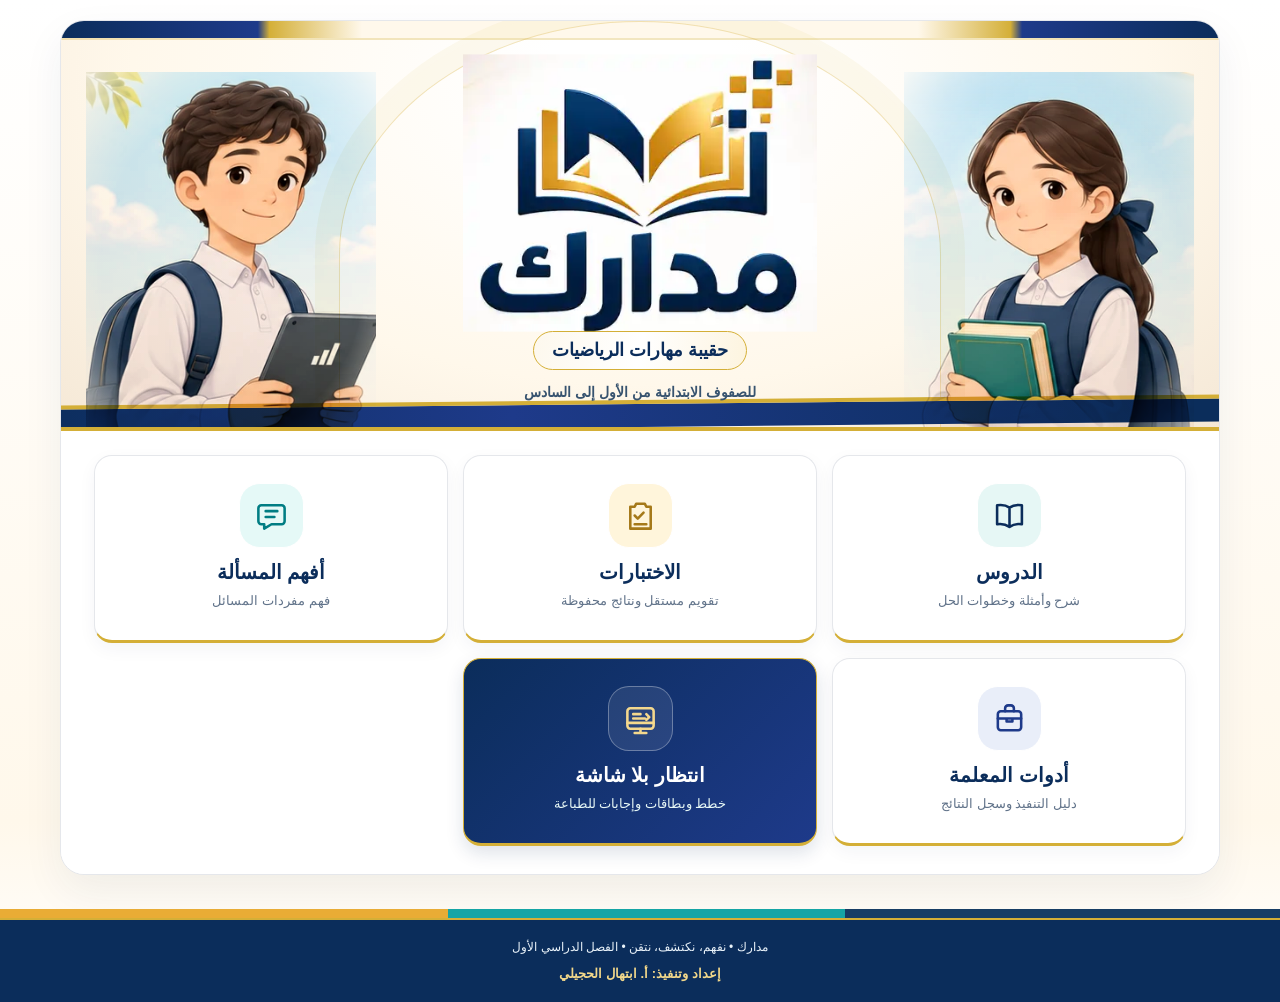
==== commit eaa6bdfe: "Refresh cache after removing only Values homepage tile" ====
--- a/madarek/index.html
+++ b/madarek/index.html
@@ -304,7 +304,7 @@
 };
 goHome();
 
-</script><script src="./paper-tasks.js?v=1"></script><script src="./math-rtl.js?v=2"></script><script src="./screenfree.js?v=8"></script><script src="./sections.js?v=12"></script><script src="./values.js?v=4"></script><script src="./classroom.js?v=4"></script><script id="madarek-approved-deeplinks">
+</script><script src="./paper-tasks.js?v=1"></script><script src="./math-rtl.js?v=2"></script><script src="./screenfree.js?v=8"></script><script src="./sections.js?v=14"></script><script src="./values.js?v=4"></script><script src="./classroom.js?v=4"></script><script id="madarek-approved-deeplinks">
 (function(){
  try {
    const query=new URLSearchParams(location.search);
